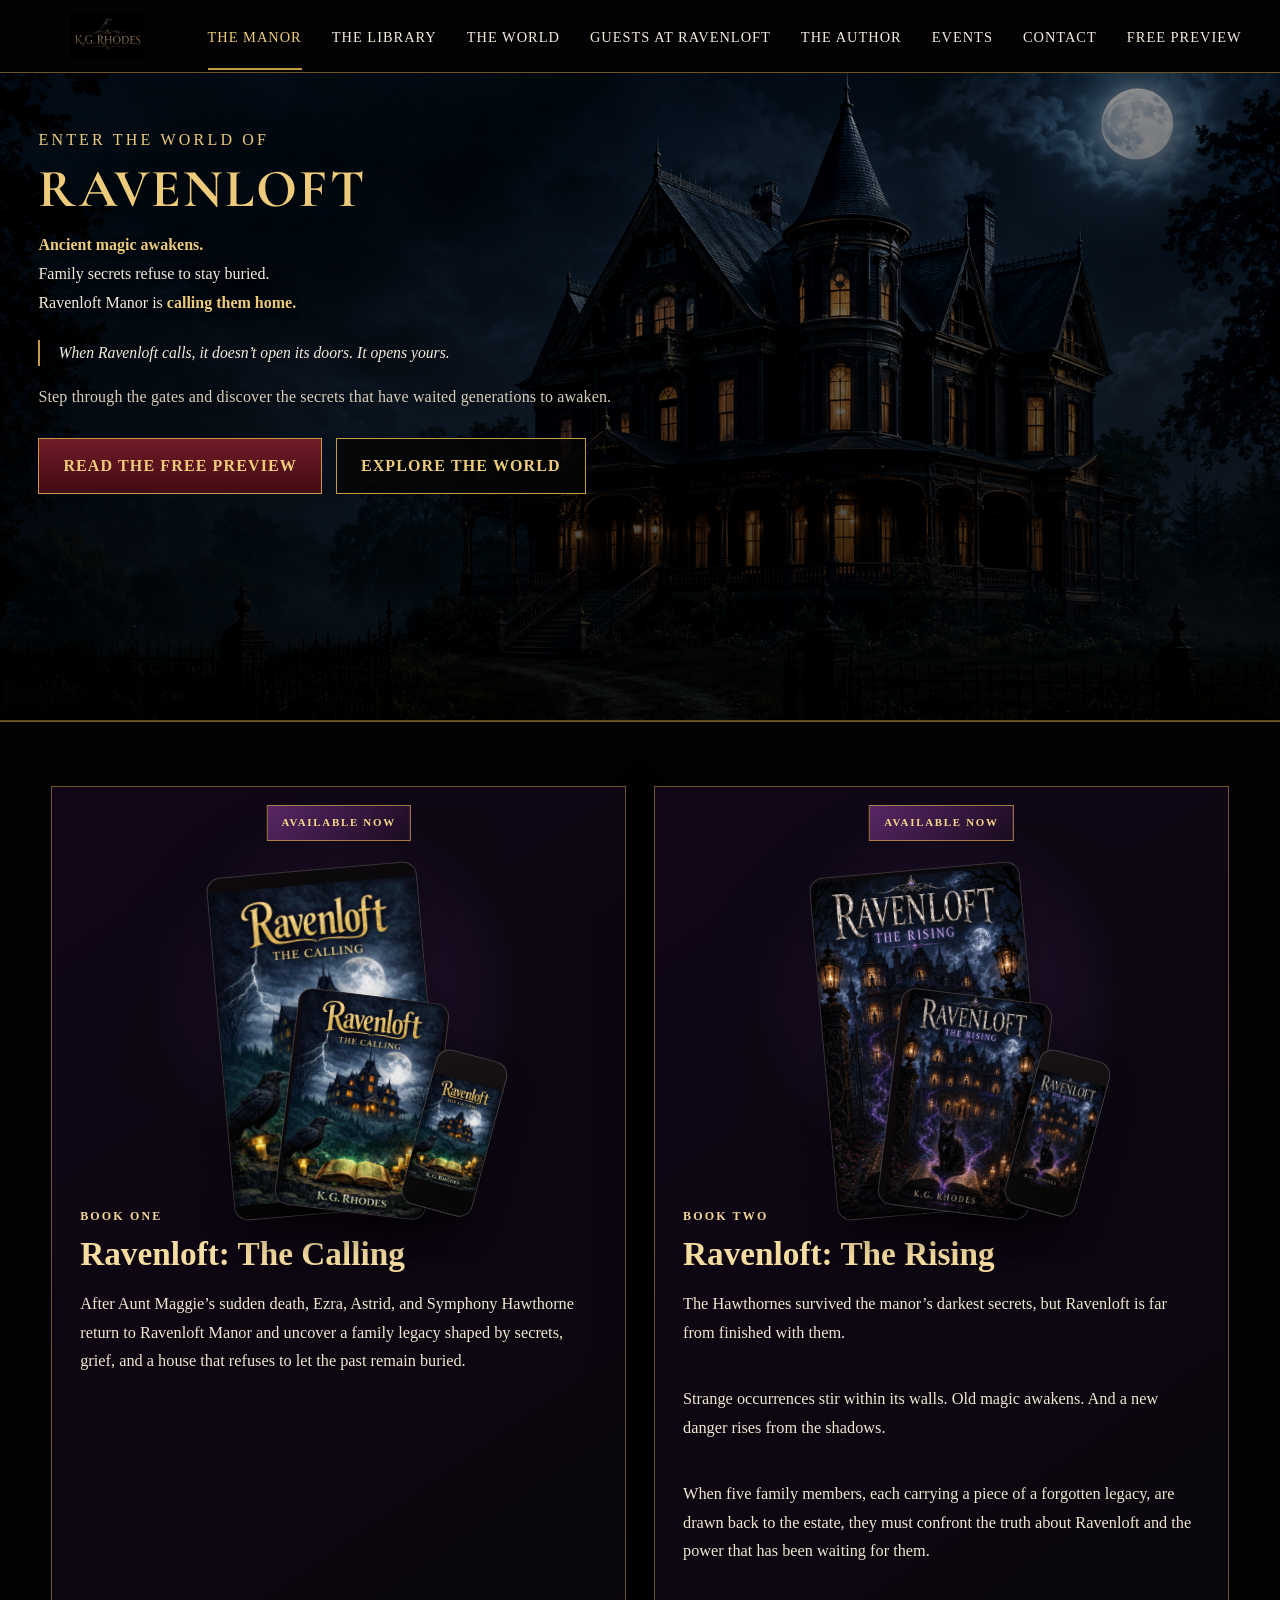
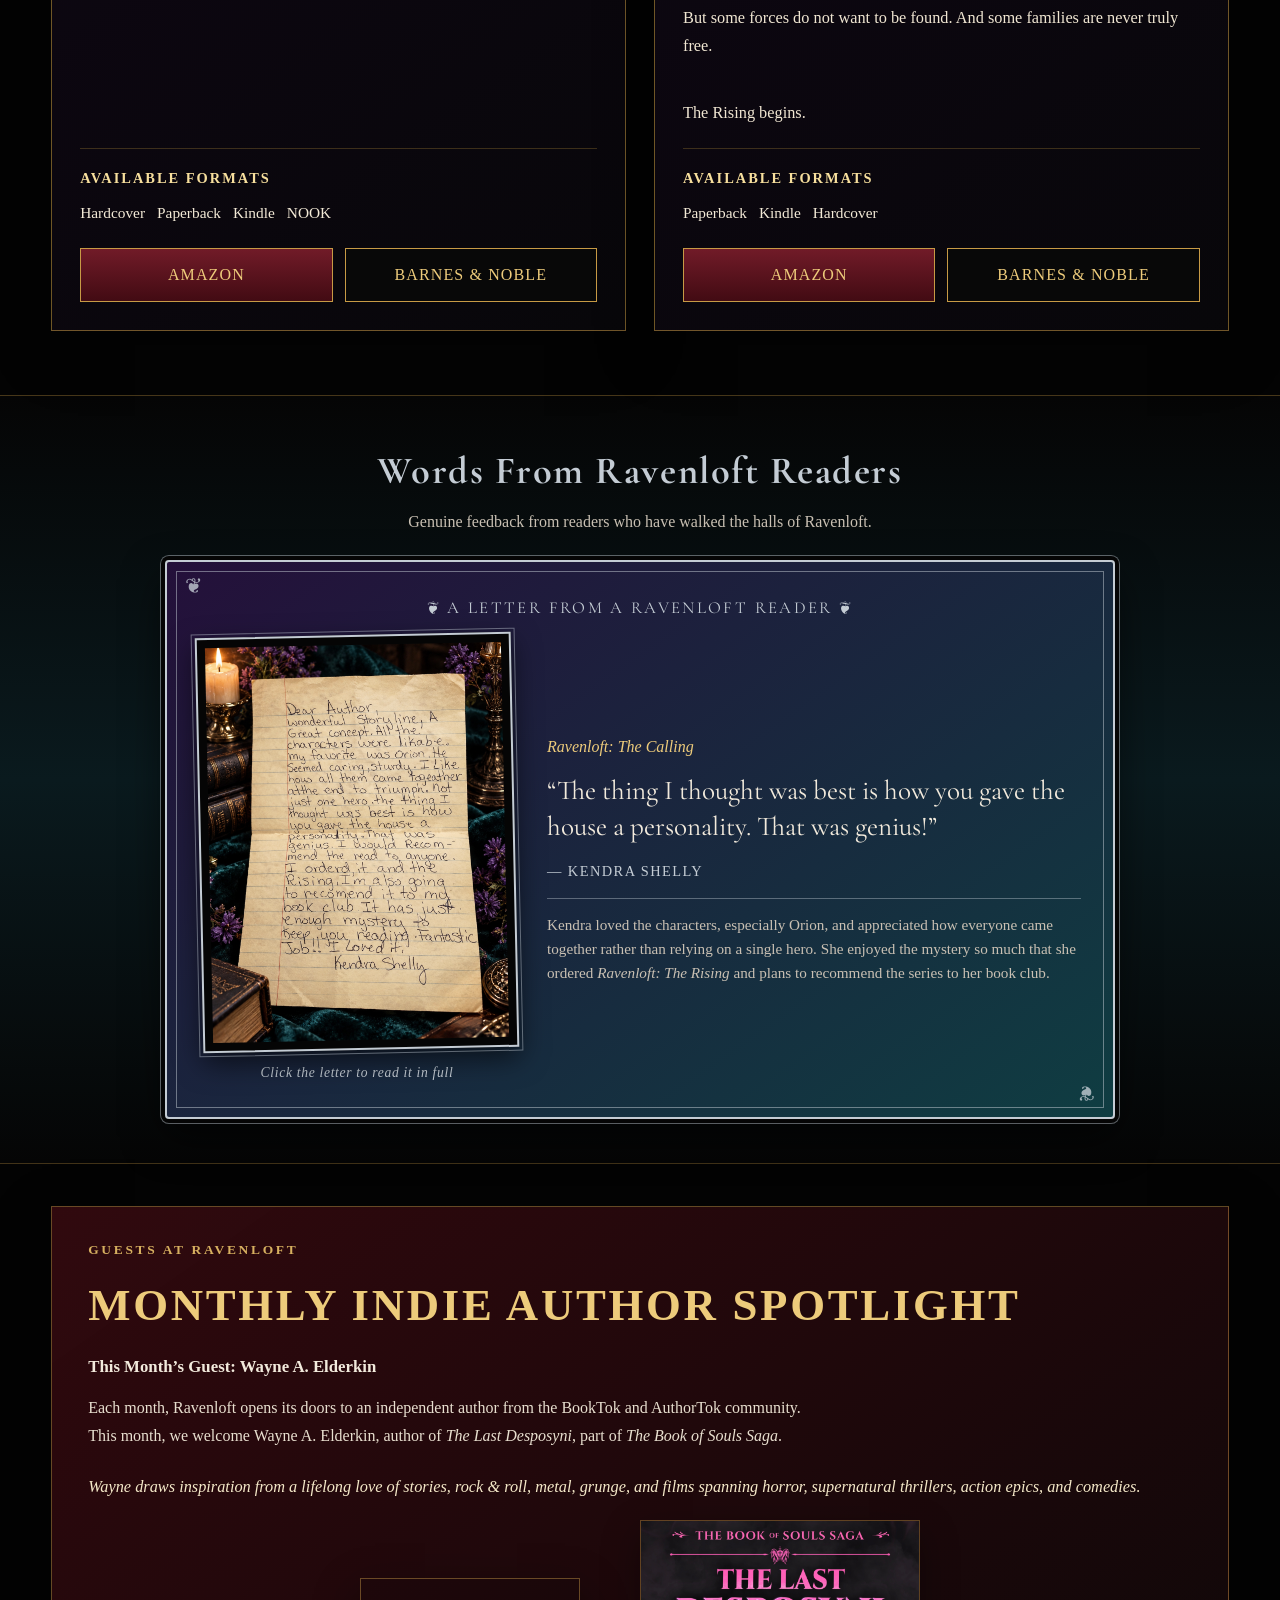
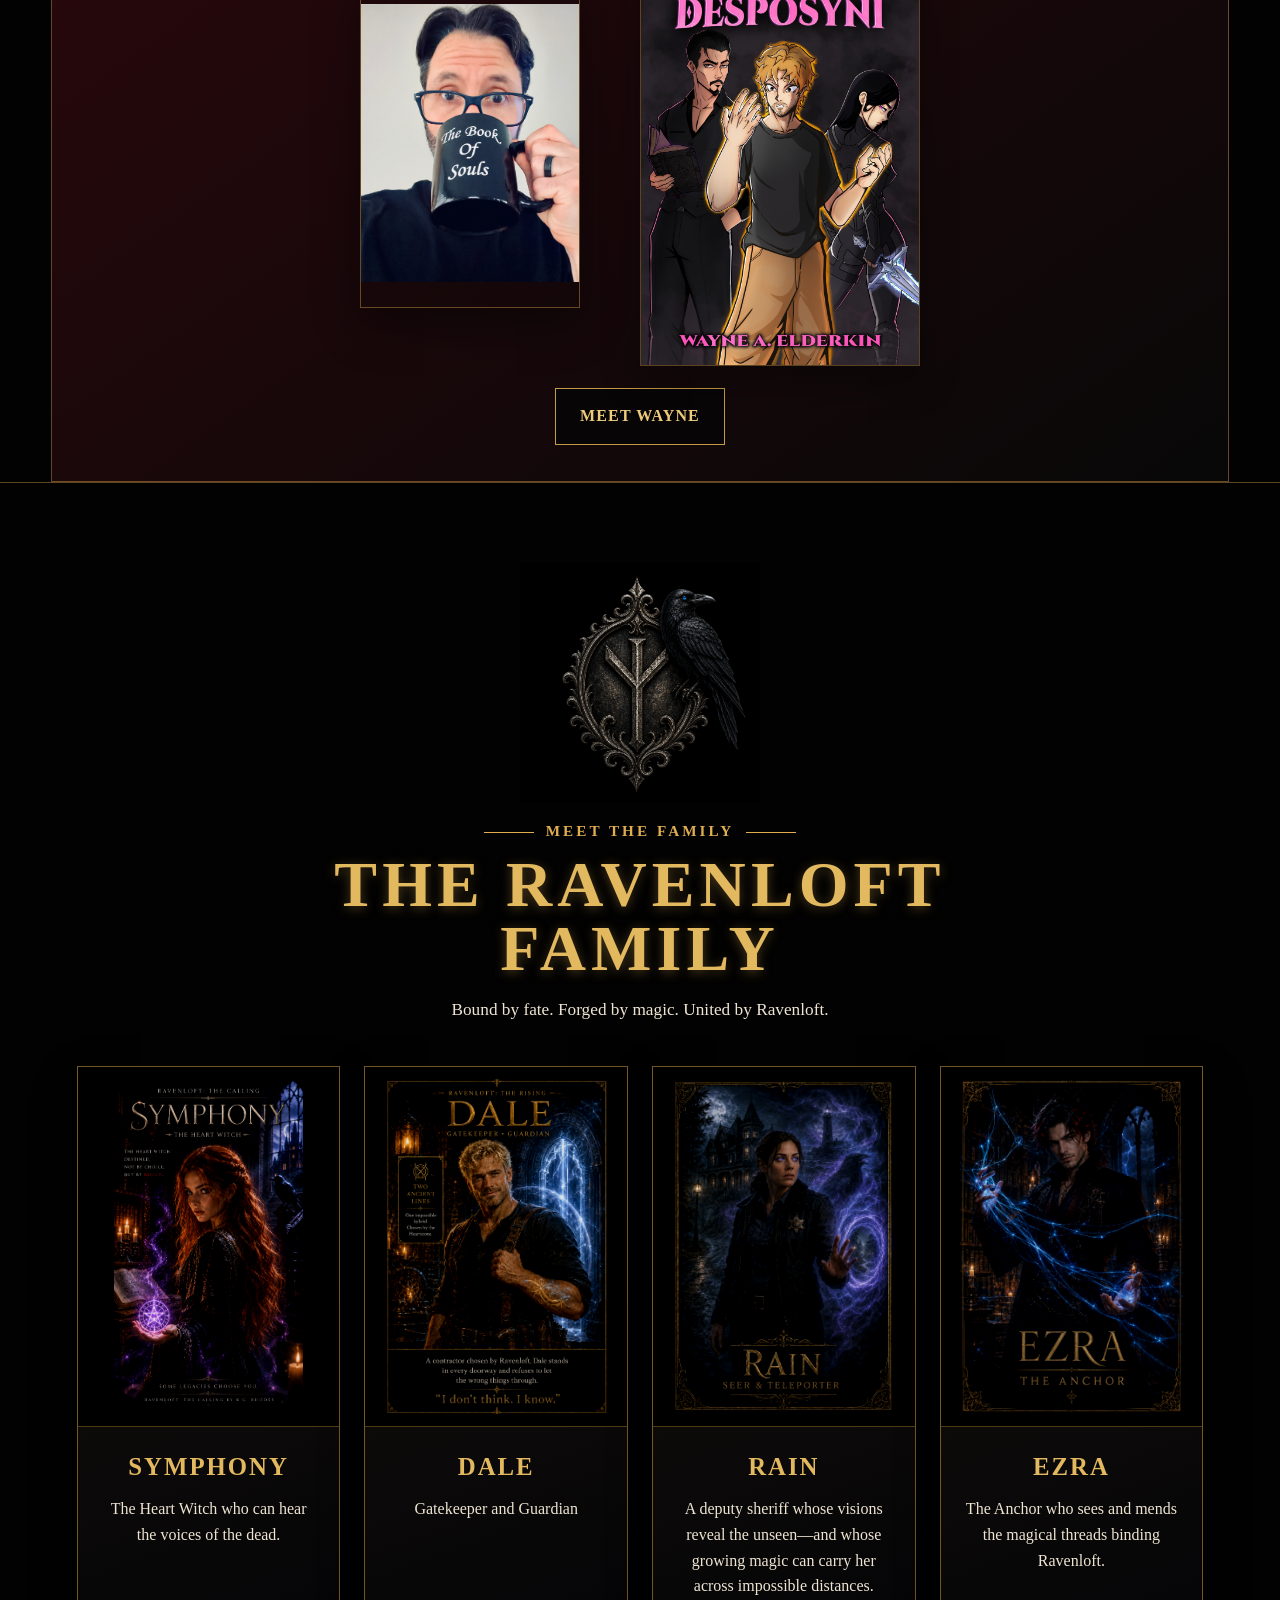
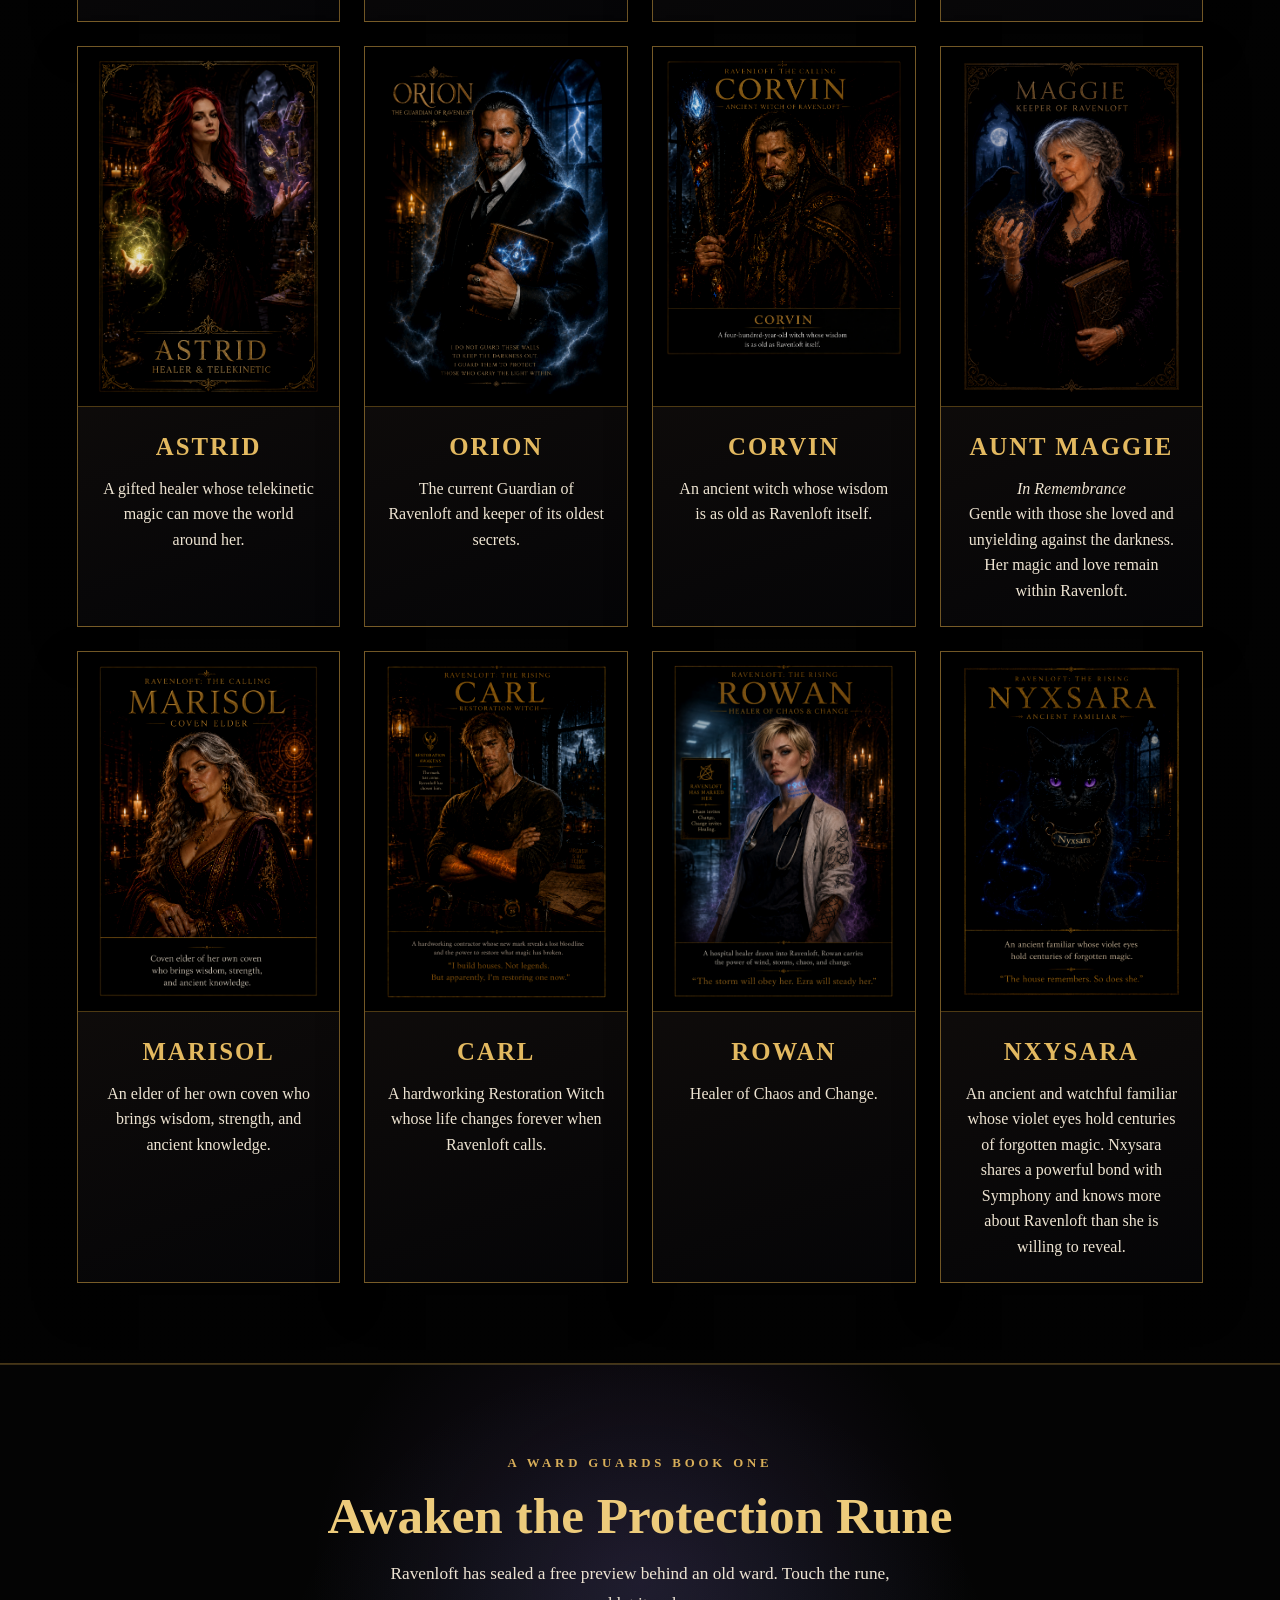
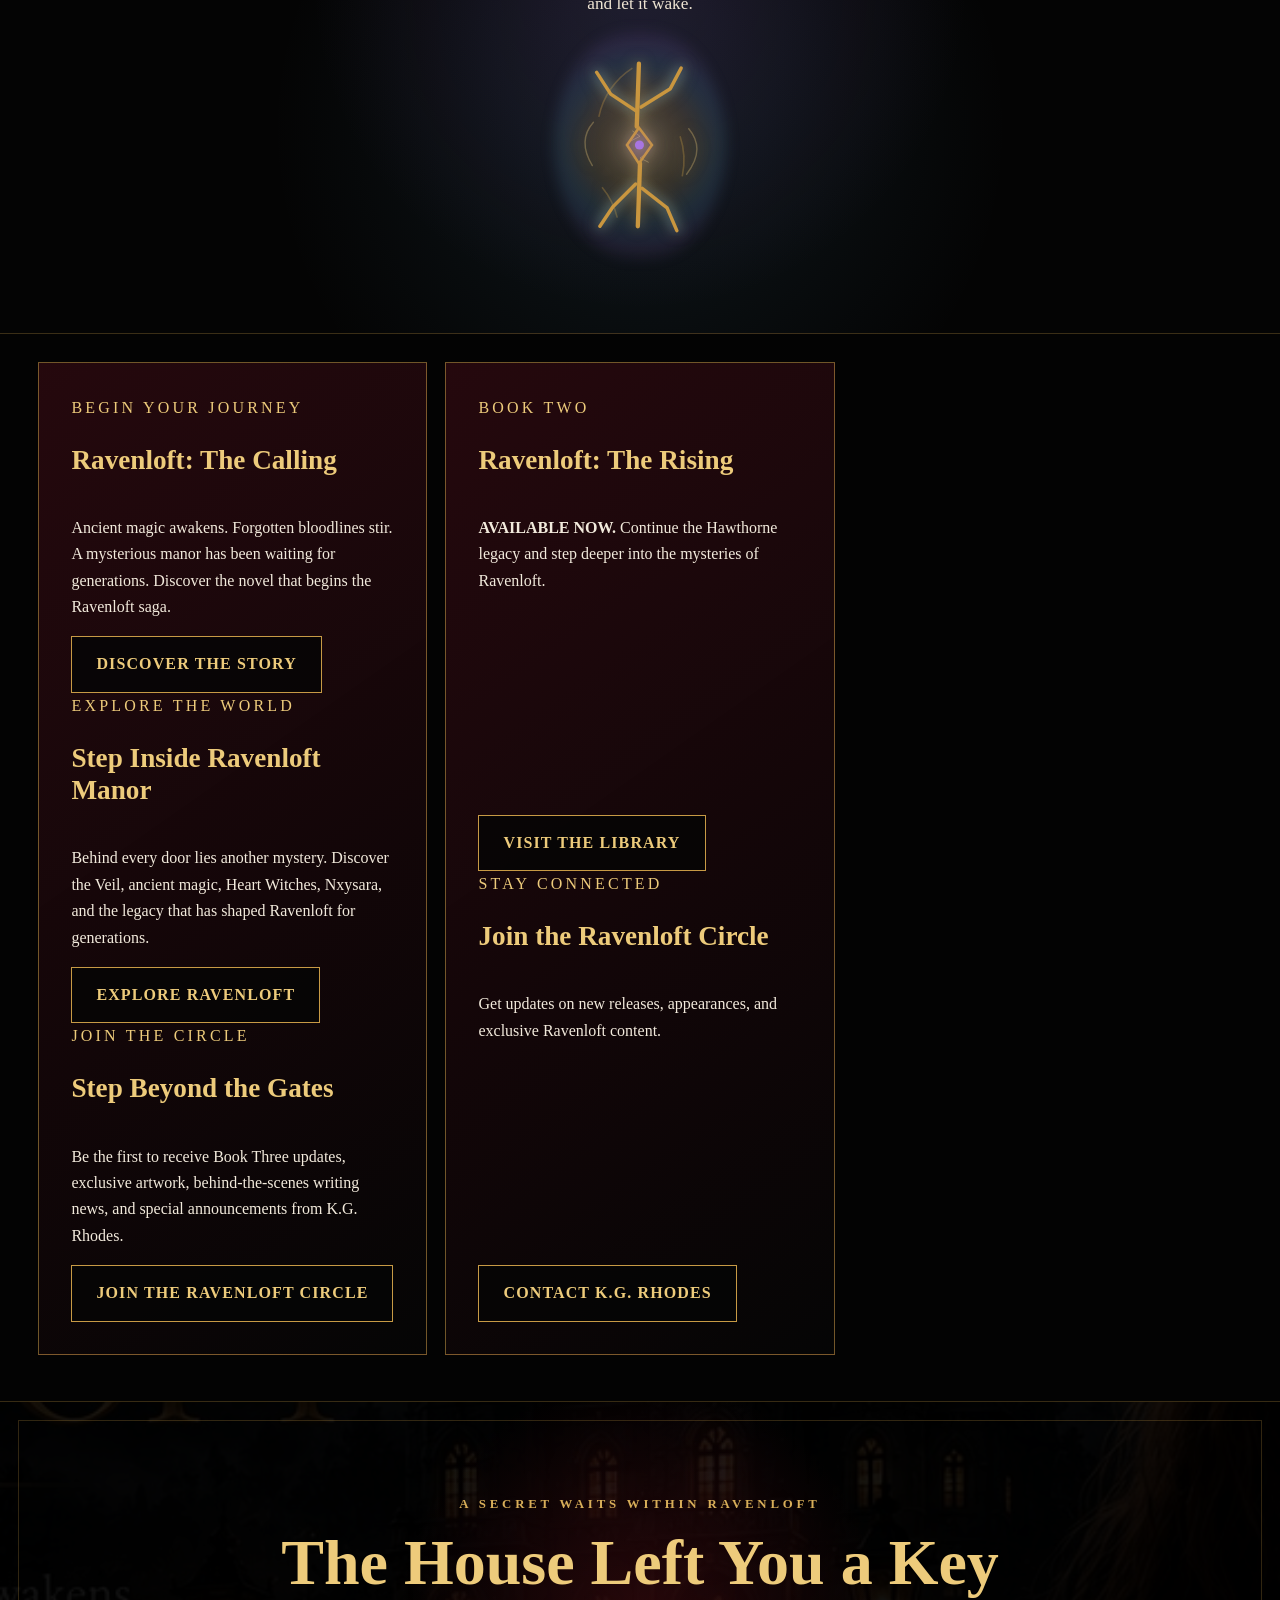
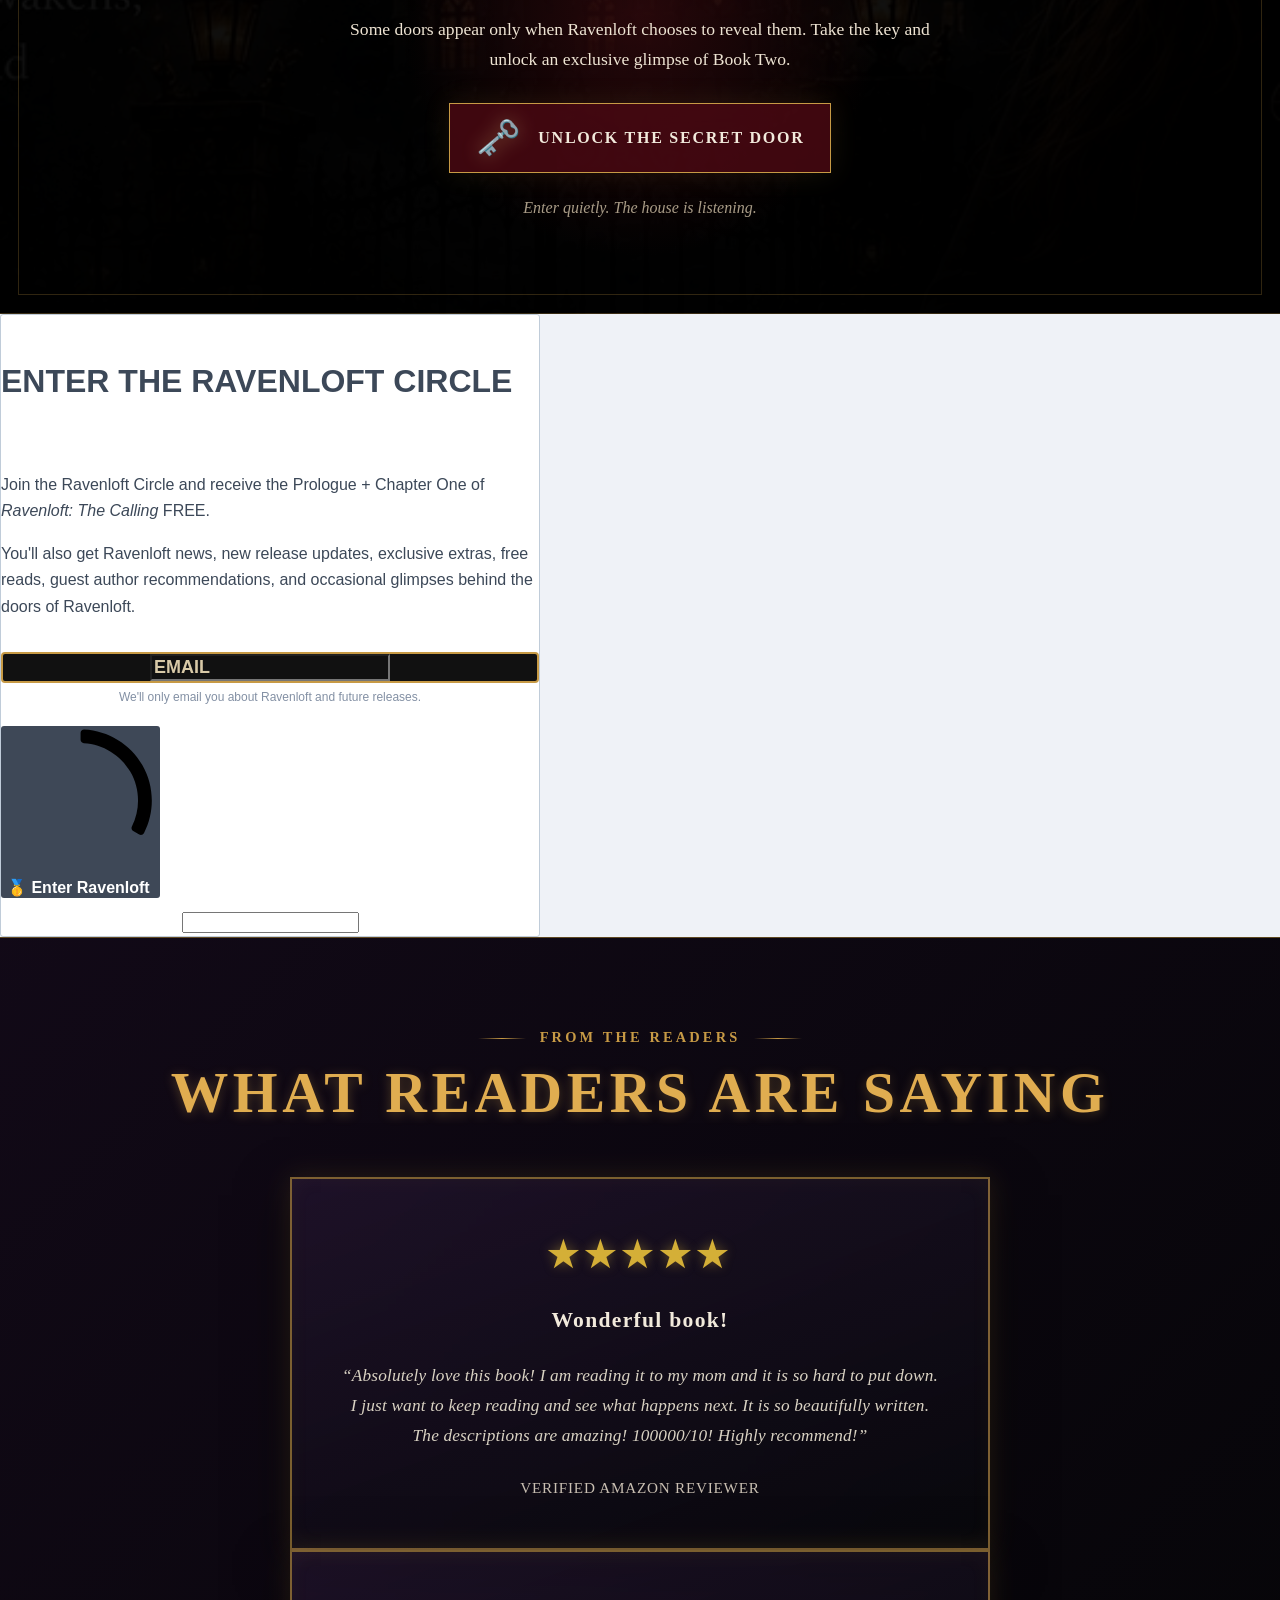
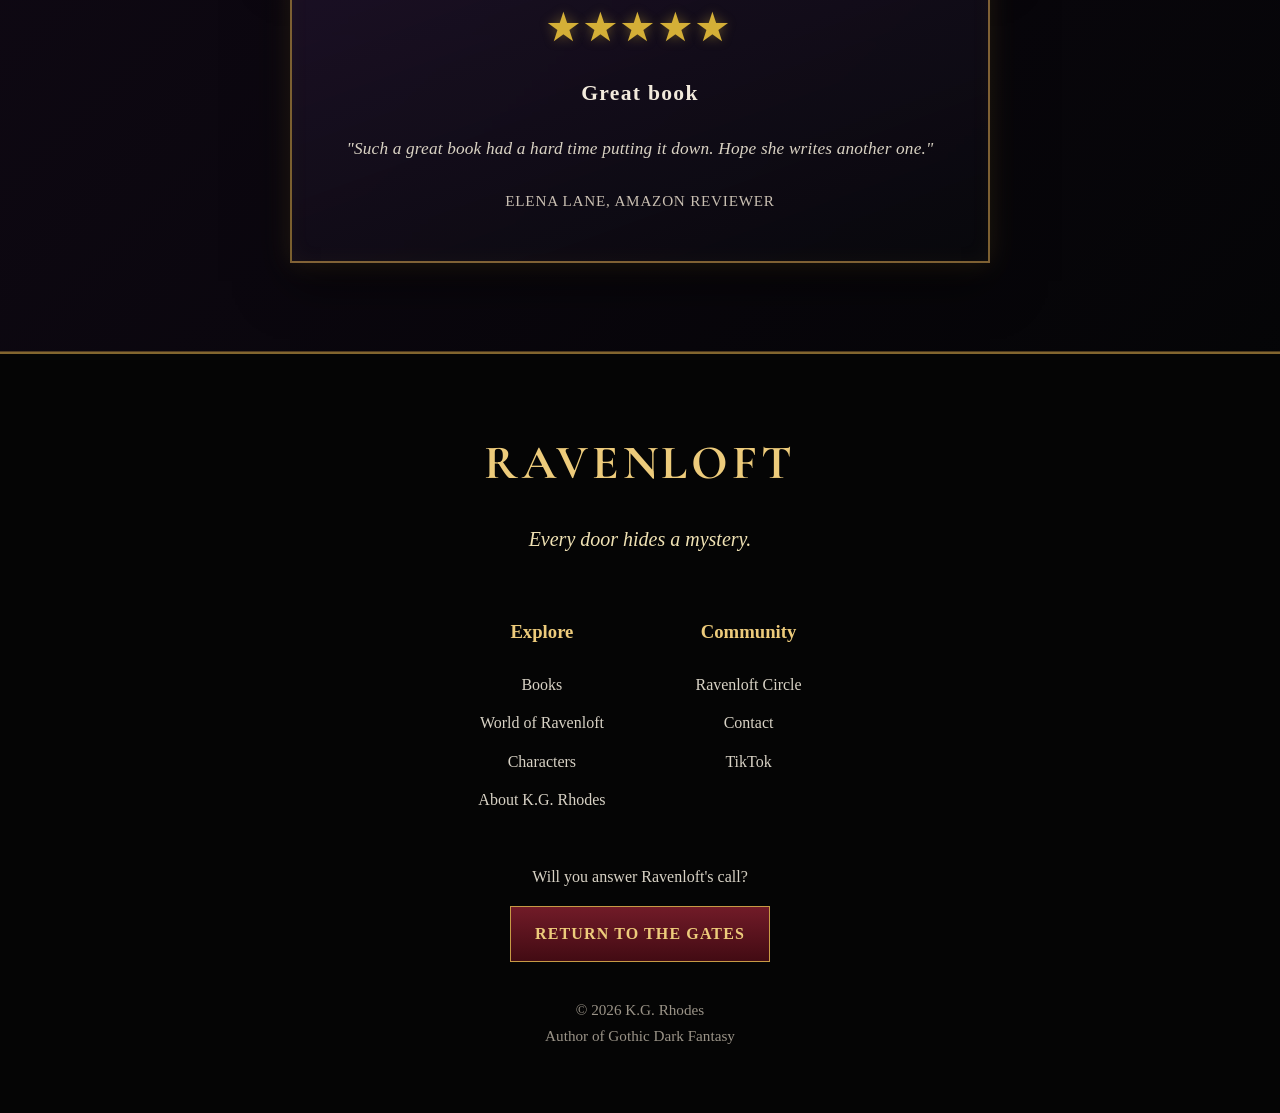
==== index.html @ d827b884 "Fix oversized reader letter: compact testimonial layout and contained lightbox Co-authored-by: Copil" ====
<!doctype html>
<html lang="en">
<head>
  <meta name="google-site-verification" content="QZjroUJNXInXgte1riJiFEyalkM3CS9SnrBvHi0CXTE" />
  <meta charset="utf-8">
  <meta name="viewport" content="width=device-width, initial-scale=1">
  <title>K.G. Rhodes | Ravenloft</title>
  <link rel="icon" type="image/png" href="assets/images/ravenloft-emblem.png">
  <meta name="description" content="Official website of K.G. Rhodes, author of the Ravenloft series. Discover Ravenloft: The Calling and Ravenloft: The Rising.">
    <link rel="canonical" href="https://www.kgrhodesbooks.com/">

  <meta property="og:type" content="website">
  <meta property="og:url" content="https://www.kgrhodesbooks.com/">
  <meta property="og:title" content="Ravenloft: The Calling | K.G. Rhodes">
  <meta property="og:description" content="Ancient magic awakens. Family secrets refuse to stay buried. Step through the gates of Ravenloft Manor.">
  <meta property="og:image" content="https://www.kgrhodesbooks.com/assets/images/ravenloft-manor-hero.jpg">
  <meta property="og:image:alt" content="Ravenloft Manor beneath a full moon">

  <meta name="twitter:card" content="summary_large_image">
  <meta name="twitter:title" content="Ravenloft: The Calling | K.G. Rhodes">
  <meta name="twitter:description" content="Ancient magic awakens. Family secrets refuse to stay buried. Step through the gates of Ravenloft Manor.">
  <meta name="twitter:image" content="https://www.kgrhodesbooks.com/assets/images/ravenloft-manor-hero.jpg">
  <link rel="stylesheet" href="assets/styles.css?v=20260719-9">
  <link href="https://fonts.googleapis.com/css2?family=Cormorant+Garamond:wght@600;700&display=swap" rel="stylesheet">
  <style>
    /* Self-contained homepage repair */
    body.home-repair{margin:0;background:#030303;color:#f2eadc;font-family:Georgia,"Times New Roman",serif;overflow-x:hidden}
    .home-repair *{box-sizing:border-box}
    .home-repair img{display:block;max-width:100%}
    .home-repair a{text-decoration:none;color:inherit}
    .home-repair .repair-header{position:sticky;top:0;z-index:1000;background:#030303;border-bottom:1px solid rgba(199,154,69,.55)}
    .home-repair .repair-nav{width:min(1460px,94%);height:72px;margin:auto;display:flex;align-items:center;justify-content:space-between;gap:30px}
    .home-repair .repair-logo{width:145px;height:50px;object-fit:contain}
    .home-repair .repair-links{display:flex;align-items:center;gap:30px;white-space:nowrap}
    .home-repair .repair-links a{padding:24px 0 18px;text-transform:uppercase;letter-spacing:.07em;font-size:.9rem;border-bottom:2px solid transparent}
    .home-repair .repair-links a:hover,.home-repair .repair-links a.active{color:#edcb7b;border-color:#c79a45}
    .home-repair .repair-menu{display:none;border:1px solid #c79a45;background:#090909;color:#f2eadc;padding:8px 12px}

    .home-repair .repair-hero{position:relative;min-height:72vh;border-bottom:1px solid rgba(199,154,69,.45);background:#050505;overflow:hidden}
    .home-repair .repair-bg{position:absolute;inset:0;width:100%;height:100%;object-fit:cover;object-position:42% 36%;filter:brightness(.74) contrast(1.08)}
    .home-repair .repair-shade{position:absolute;inset:0;background:linear-gradient(180deg,rgba(0,0,0,.12) 0%,rgba(0,0,0,.4) 36%,rgba(0,0,0,.72) 100%),linear-gradient(90deg,rgba(0,0,0,.16) 0%,rgba(0,0,0,.04) 28%,rgba(0,0,0,.04) 72%,rgba(0,0,0,.18) 100%)}
    .home-repair .repair-wrap{position:relative;z-index:2;width:min(1460px,94%);margin:auto;display:grid;grid-template-columns:minmax(380px,1.1fr) minmax(300px,390px);align-items:center;gap:clamp(24px,3vw,42px);padding:54px 0 40px}
    .home-repair .repair-copy{max-width:620px}
    .home-repair .repair-eyebrow{margin:0;color:#edcb7b;text-transform:uppercase;letter-spacing:.2em;font-size:1rem}
    .home-repair .repair-title{
      margin:.14em 0 .26em;
      font-family:"Cormorant Garamond", Garamond, serif;
      color:#edcb7b;
      font-size:clamp(3rem,4.2vw,4.8rem);
      font-weight:700;
      line-height:1.05;
      letter-spacing:.04em;
      text-transform:uppercase;
      text-shadow:0 4px 22px rgba(0,0,0,.75);
    }
    .home-repair .repair-summary{max-width:610px;margin:0;font-size:clamp(1rem,1vw,1.15rem);line-height:1.8;text-shadow:0 2px 8px #000}
    .home-repair .repair-summary strong{color:#edcb7b}
    .home-repair .repair-quote{margin:22px 0 0;padding-left:18px;border-left:2px solid #c79a45;color:#f2eadc;font-size:clamp(0.98rem,0.95vw,1.08rem);line-height:1.65;font-style:italic}
    .home-repair .repair-actions{display:flex;gap:14px;flex-wrap:wrap;margin-top:28px}
    .home-repair .repair-button{display:inline-block;border:1px solid #c79a45;padding:14px 24px;background:linear-gradient(#711b28,#420b13);color:#edcb7b;text-transform:uppercase;letter-spacing:.07em;font-weight:bold}
    .home-repair .repair-button.alt{background:rgba(5,5,5,.85)}

    .home-repair .repair-side{width:min(390px,100%);padding:22px;border:1px solid rgba(199,154,69,.65);background:rgba(3,3,3,.88);box-shadow:0 20px 55px rgba(0,0,0,.7)}
    .home-repair .repair-side-wrap{width:min(1460px,94%);margin:0 auto 48px;padding:0 0 24px;display:flex;justify-content:center}
    .home-repair .repair-books{width:100%;max-height:205px;object-fit:contain}
    .home-repair .repair-side h2{text-align:center;color:#edcb7b;font-size:1.05rem;letter-spacing:.08em;text-transform:uppercase;margin:18px 0}
    .home-repair .repair-retailers{display:grid;grid-template-columns:1fr 1fr;gap:12px}
    .home-repair .repair-retailers div{padding:13px;border-top:1px solid rgba(199,154,69,.45)}
    .home-repair .repair-retailers h3{color:#edcb7b;margin:0 0 6px}
    .home-repair .repair-retailers p{margin:0;line-height:1.55;color:#d6cec1}
    .home-repair .repair-editions{display:block;text-align:center;color:#edcb7b;margin-top:18px;padding-top:14px;border-top:1px solid rgba(199,154,69,.32)}
    .home-repair .repair-buy-actions{display:grid;grid-template-columns:1fr 1fr;gap:10px;margin-top:18px;padding-top:16px;border-top:1px solid rgba(199,154,69,.32)}
    .home-repair .repair-buy-link{display:block;padding:12px 10px;text-align:center;border:1px solid #c79a45;background:linear-gradient(#711b28,#420b13);color:#edcb7b;text-transform:uppercase;letter-spacing:.05em;font-weight:700;font-size:.82rem}
    .home-repair .repair-buy-link.alt{background:rgba(5,5,5,.88)}
    .home-repair .repair-buy-link:hover{border-color:#edcb7b;color:#fff4d4}
    .home-repair .repair-invite{margin:18px 0 0;color:#d9cdb9;font-size:1rem;letter-spacing:.01em}

    .home-repair .repair-panels{width:min(1460px,94%);margin:0 auto;padding:28px 0 46px;display:grid;grid-template-columns:repeat(3,minmax(0,1fr));gap:18px}
    .home-repair .repair-card{min-height:300px;padding:32px;border:1px solid rgba(199,154,69,.55);background:linear-gradient(145deg,rgba(50,10,17,.72),rgba(5,5,5,.98));display:flex;flex-direction:column}
    .home-repair .repair-card h2{color:#edcb7b;font-size:1.7rem;line-height:1.2}
    .home-repair .repair-card p{line-height:1.65}
    .home-repair .repair-card .repair-button{margin-top:auto;align-self:flex-start}
    .home-repair .repair-footer{
padding:70px 20px 50px;
text-align:center;
color:#d8d2c5;
background:#050505;
border-top:2px solid rgba(199,154,69,.65);
}

.home-repair .repair-footer h2{
font-family:"Cormorant Garamond",serif;
font-size:3rem;
color:#edcb7b;
margin:0 0 18px;
letter-spacing:.08em;
}

.home-repair .footer-tagline{
font-size:1.25rem;
font-style:italic;
color:#f0e2b4;
margin-bottom:42px;
}

.home-repair .footer-links{
display:flex;
justify-content:center;
gap:90px;
margin:40px 0;
}

.home-repair .footer-links div{
display:flex;
flex-direction:column;
gap:12px;
}

.home-repair .footer-links h3{
color:#edcb7b;
margin-bottom:12px;
}

.home-repair .footer-links a{
color:#d8d2c5;
text-decoration:none;
transition:.25s;
}

.home-repair .footer-links a:hover{
color:#edcb7b;
}

.home-repair .footer-ending{
margin:50px 0 35px;
}

.home-repair .copyright{
margin-top:35px;
font-size:.95rem;
color:#9b9488;
}

    @media(max-width:980px){
      .home-repair .repair-links{display:none;position:absolute;top:72px;left:0;right:0;flex-direction:column;align-items:stretch;gap:0;padding:10px 5%;background:#050505;border-bottom:1px solid rgba(199,154,69,.55)}
      .home-repair .repair-links.open{display:flex}.home-repair .repair-menu{display:block}
      .home-repair .repair-links a{padding:12px 0}
      .home-repair .repair-wrap{grid-template-columns:1fr;min-height:auto;padding:62px 0 36px}
      .home-repair .repair-side{width:100%}
      .home-repair .repair-side-wrap{width:90%;margin-bottom:36px}
      .home-repair .repair-bg{object-position:58% center}
      .home-repair .repair-shade{background:linear-gradient(rgba(0,0,0,.9),rgba(0,0,0,.94))}
      .home-repair .repair-panels{grid-template-columns:1fr 1fr}
    }
    @media(max-width:650px){
      .home-repair .repair-nav{height:66px}.home-repair .repair-logo{width:125px;height:44px}.home-repair .repair-links{top:66px}
      .home-repair .repair-title{
  font-size:clamp(2.6rem,14.5vw,4.2rem);
  letter-spacing:.02em;
  max-width:100%;
}

.home-repair .repair-copy{
  min-width:0;
  max-width:100%;
}
      .home-repair .repair-hero{min-height:calc(100vh - 66px)}
      .home-repair .repair-bg{object-position:42% 28%}
      .home-repair .repair-wrap{width:90%;padding-top:48px;padding-bottom:38px}
      .home-repair .repair-retailers,.home-repair .repair-panels{grid-template-columns:1fr}
      .home-repair .repair-button{width:100%;text-align:center}
      .home-repair .repair-card{min-height:auto}
    }
    @media(max-width:600px){
      .home-repair .repair-hero{min-height:auto;overflow:hidden;position:relative}
      .home-repair .repair-bg{position:absolute;top:0;left:0;width:100%;height:38vh;object-fit:cover;object-position:86% 34%;filter:brightness(.82) contrast(1.05)}
      .home-repair .repair-shade{position:absolute;top:0;left:0;width:100%;height:38vh;background:linear-gradient(rgba(0,0,0,.05),rgba(0,0,0,.28));}
      .home-repair .repair-wrap{position:relative;z-index:2;width:100%;margin:0 auto;margin-top:38vh;padding:22px 16px 26px;background:#000;border-top:1px solid rgba(199,154,69,.18);box-shadow:0 -1px 0 rgba(255,255,255,.04)}
      .home-repair .repair-copy{max-width:100%}
      .home-repair .repair-title{font-size:clamp(3.2rem,7vw,3.8rem);line-height:1.05;letter-spacing:.03em;margin:.12em 0 .22em;}
      .home-repair .repair-eyebrow{font-size:.88rem;letter-spacing:.16em;margin-bottom:10px}
      .home-repair .repair-summary{font-size:.98rem;line-height:1.55;margin-bottom:16px}
      .home-repair .repair-quote{font-size:.95rem;line-height:1.55;margin:16px 0 0;padding-left:14px}
      .home-repair .repair-invite{font-size:.93rem;line-height:1.55;margin-top:16px}
      .home-repair .repair-actions{flex-direction:column;gap:10px;margin-top:20px}
      .home-repair .repair-button{padding:10px 16px;font-size:.92rem}
      .home-repair .repair-side{width:100%;padding:18px}
      .home-repair .repair-side-wrap{width:100%;padding:0 16px 20px;margin-bottom:28px}
      .home-repair .repair-books{max-height:180px}
    }
    /* Keep character poster titles clear of their artwork borders */
    .home-repair .character-card img{
      width:100%;
      height:360px;
      object-fit:contain !important;
      object-position:center top;
      padding:12px !important;
      background:#050505;
    }
    @media(max-width:650px){
      .home-repair .character-card img{height:430px}
    }
    /* Keep the Featured Book artwork and copy aligned at every screen size */
    .home-repair .featured-book{
      border-top:1px solid rgba(199,154,69,.55);
      border-bottom:1px solid rgba(199,154,69,.35);
      background:#030303;
    }
    .home-repair .featured-book-wrap{
      width:min(1180px,92%);
      margin:0 auto;
      padding:64px 0;
      display:grid;
      grid-template-columns:minmax(280px,.9fr) minmax(0,1.1fr);
      gap:56px;
      align-items:center;
    }
    .home-repair .featured-book-image{
      min-width:0;
      display:flex;
      justify-content:center;
    }
    .home-repair .featured-book-image img{
      width:100%;
      max-width:520px;
      height:auto;
      object-fit:contain;
    }
    .home-repair .featured-book-copy{min-width:0}
    .home-repair .featured-book-copy h2{
      margin:10px 0 12px;
      color:#f2eadc;
      font-size:clamp(2.25rem,4vw,3.5rem);
      line-height:1.05;
    }
    .home-repair .featured-book-number{
      margin:0 0 18px;
      color:#edcb7b;
      font-size:1.1rem;
      font-weight:700;
    }
    .home-repair .featured-book-hook{
      margin:0;
      max-width:660px;
      color:#f2eadc;
      font-size:1.12rem;
      line-height:1.7;
    }
    .home-repair .featured-book-actions{
      display:flex;
      flex-wrap:wrap;
      gap:12px;
      margin-top:28px;
    }
    .home-repair .newsletter-callout{margin-top:26px;padding:18px 20px;border-left:2px solid #c79a45;background:rgba(39,18,12,.48);box-shadow:0 0 22px rgba(199,154,69,.12)}
    .home-repair .newsletter-callout p{margin:0 0 12px;color:#f2eadc;font-family:Georgia,"Times New Roman",serif;font-size:1.05rem;font-style:italic}
    .home-repair .newsletter-button{display:inline-block;padding:13px 20px;border:1px solid #edcb7b;background:#edcb7b;color:#24130d;font-family:"Cormorant Garamond",Garamond,serif;font-size:1.05rem;font-weight:700;letter-spacing:.08em;line-height:1.2;text-align:center;text-transform:uppercase;box-shadow:0 0 16px rgba(237,203,123,.28);transition:background .2s ease,box-shadow .2s ease,transform .2s ease}
    .home-repair .newsletter-button:hover,.home-repair .newsletter-button:focus-visible{background:#fff0b5;box-shadow:0 0 22px rgba(237,203,123,.48);transform:translateY(-1px)}
    @media(max-width:760px){
      .home-repair .featured-book-wrap{
        grid-template-columns:1fr;
        gap:32px;
        width:90%;
        padding:46px 0;
      }
      .home-repair .featured-book-image img{max-width:520px}
      .home-repair .featured-book-copy{text-align:center}
      .home-repair .featured-book-hook{max-width:100%}
      .home-repair .featured-book-actions{justify-content:center}
      .home-repair .newsletter-callout{text-align:center}
    }
    @media(max-width:520px){
      .home-repair .featured-book-actions{display:grid;grid-template-columns:1fr;width:100%}
      .home-repair .featured-book-actions .repair-button{width:100%}
      .home-repair .newsletter-button{display:block;width:100%}
    }
    .home-repair .featured-book-image{flex-direction:column;align-items:center}
    .home-repair .featured-book-image-frame{width:100%;overflow:hidden}
    .home-repair .featured-book-image-frame img{margin-bottom:-30px}
    .home-repair .featured-book-image-caption{
      margin:18px 0 0;
      color:#edcb7b;
      font-size:clamp(1rem,2vw,1.25rem);
      font-weight:700;
      letter-spacing:.11em;
      line-height:1.35;
      text-align:center;
      text-transform:uppercase;
    }
  </style>

<style>
.secret-key-section{position:relative;overflow:hidden;padding:92px 20px;text-align:center;border-top:1px solid rgba(199,154,69,.28);border-bottom:1px solid rgba(199,154,69,.28);background:radial-gradient(circle at 50% 42%,rgba(112,20,28,.34),transparent 34%),linear-gradient(rgba(0,0,0,.9),rgba(0,0,0,.98)),url('assets/images/ravenloft-manor-hero.jpg') center 58%/cover no-repeat}
.secret-key-section::before{content:"";position:absolute;inset:18px;border:1px solid rgba(199,154,69,.24);pointer-events:none}
.secret-key-inner{position:relative;z-index:1;max-width:780px;margin:auto}
.secret-key-eyebrow{margin:0 0 14px;color:#d8ae59;font-size:.8rem;font-weight:700;letter-spacing:.3em;text-transform:uppercase}
.secret-key-section h2{margin:.12em 0 .3em;color:#edcb7b;font-size:clamp(2.4rem,5vw,4.4rem);line-height:1.05}
.secret-key-copy{max-width:610px;margin:0 auto 28px;color:#eee4d3;font-size:1.1rem;line-height:1.7}
.secret-key-link{display:inline-flex;align-items:center;gap:16px;padding:16px 26px;border:1px solid #c79a45;background:rgba(71,9,18,.88);color:#f3d98f;font-weight:800;letter-spacing:.11em;text-decoration:none;text-transform:uppercase;box-shadow:0 0 28px rgba(199,154,69,.12);transition:transform .25s ease,box-shadow .25s ease,background .25s ease}
.secret-key-link:hover,.secret-key-link:focus{transform:translateY(-3px);background:#721523;box-shadow:0 0 36px rgba(199,154,69,.32)}
.secret-key-icon{display:inline-block;font-size:2.25rem;line-height:1;filter:drop-shadow(0 0 10px rgba(237,203,123,.45));animation:keyglow 2.6s ease-in-out infinite}
@keyframes keyglow{50%{transform:rotate(-8deg) scale(1.08);filter:drop-shadow(0 0 18px rgba(237,203,123,.75))}}
.secret-key-whisper{margin:22px 0 0;color:#a99c87;font-style:italic}
@media(max-width:600px){.secret-key-section{padding:72px 18px}.secret-key-section::before{inset:10px}.secret-key-link{width:100%;justify-content:center;padding:15px 14px;font-size:.86rem}}
@media(prefers-reduced-motion:reduce){.secret-key-icon{animation:none}.secret-key-link{transition:none}}
</style>
<style>
.rune-preview-section{position:relative;padding:88px 20px;text-align:center;border-top:1px solid rgba(199,154,69,.28);border-bottom:1px solid rgba(199,154,69,.28);background:radial-gradient(circle at 50% 38%,rgba(139,92,191,.16),transparent 45%),radial-gradient(circle at 50% 64%,rgba(90,160,199,.12),transparent 50%),#040404}
.rune-preview-inner{position:relative;z-index:1;max-width:640px;margin:0 auto}
.rune-preview-eyebrow{margin:0 0 14px;color:#d8ae59;font-size:.8rem;font-weight:700;letter-spacing:.3em;text-transform:uppercase}
.rune-preview-title{margin:.1em 0 .3em;color:var(--gold-light);font-size:clamp(2.1rem,4.4vw,3.2rem);line-height:1.1}
.rune-preview-copy{margin:0 auto 36px;max-width:520px;color:#eee4d3;font-size:1.08rem;line-height:1.7}
.rune-button{position:relative;display:inline-flex;align-items:center;justify-content:center;width:132px;height:182px;padding:0;border:none;background:none;cursor:pointer;-webkit-tap-highlight-color:transparent}
.rune-button:focus-visible{outline:3px solid var(--gold-light);outline-offset:10px}
.rune-glow{position:absolute;inset:-26px -20px;border-radius:50%;background:radial-gradient(circle,rgba(237,203,123,.34) 0%,rgba(199,154,69,.2) 32%,rgba(90,160,199,.16) 56%,rgba(139,92,191,.14) 74%,transparent 80%);filter:blur(7px);animation:runePulse 4.2s ease-in-out infinite}
.rune-svg{position:relative;width:100%;height:100%;filter:drop-shadow(0 0 7px rgba(237,203,123,.5));transition:filter .35s ease}
.rune-spine{fill:none;stroke:#c9963f;stroke-width:4;stroke-linecap:round}
.rune-branches path{fill:none;stroke:#c9963f;stroke-width:3.2;stroke-linecap:round;stroke-linejoin:round;filter:drop-shadow(0 0 5px rgba(90,160,199,.5))}
.rune-wings path{fill:none;stroke:var(--gold-light);stroke-width:1.3;stroke-linecap:round;opacity:.32}
.rune-arcs path{fill:none;stroke:var(--gold);stroke-width:1.5;opacity:.32}
.rune-cracks path{fill:none;stroke:#e8c98a;stroke-width:.9;opacity:.4}
.rune-core-diamond{fill:rgba(139,92,191,.12);stroke:#c9963f;stroke-width:2.4}
.rune-core-glow{fill:#a875e0;filter:drop-shadow(0 0 7px rgba(168,117,224,.85)) drop-shadow(0 0 12px rgba(139,92,191,.6))}
@keyframes runePulse{0%,100%{opacity:.55;transform:scale(1)}50%{opacity:.95;transform:scale(1.06)}}
@keyframes runeAwaken{0%{transform:scale(1) rotate(0)}40%{transform:scale(1.1) rotate(3deg)}70%{transform:scale(.97) rotate(-2deg)}100%{transform:scale(1.03) rotate(0)}}
.rune-button:hover .rune-glow,.rune-button:focus-visible .rune-glow{animation-duration:1.6s;filter:blur(5px)}
.rune-button:hover .rune-svg,.rune-button:focus-visible .rune-svg{filter:drop-shadow(0 0 12px rgba(237,203,123,.85))}
.rune-button:hover .rune-branches path,.rune-button:focus-visible .rune-branches path{filter:drop-shadow(0 0 9px rgba(90,160,199,.8))}
.rune-button:hover .rune-core-glow,.rune-button:focus-visible .rune-core-glow{filter:drop-shadow(0 0 12px rgba(168,117,224,1)) drop-shadow(0 0 18px rgba(139,92,191,.8))}
.rune-button.awake .rune-svg{animation:runeAwaken 1s ease forwards}
.rune-button.awake .rune-glow{animation:runePulse 1.6s ease-in-out infinite;opacity:.9}
.rune-panel{max-width:560px;margin:36px auto 0;padding:32px clamp(20px,5vw,40px);border:1px solid rgba(199,154,69,.5);background:linear-gradient(145deg,rgba(50,10,17,.72),rgba(5,5,5,.98));box-shadow:0 0 40px rgba(139,92,191,.14),0 0 30px rgba(90,160,199,.12);opacity:0;transform:translateY(16px);transition:opacity .5s ease,transform .5s ease}
.rune-panel.revealed{opacity:1;transform:none}
.rune-panel h3{margin:0 0 14px;color:var(--gold-light);font-size:clamp(1.6rem,3.4vw,2.2rem)}
.rune-panel p{margin:0 0 22px;color:#eee4d3;line-height:1.7}
@media(max-width:600px){.rune-preview-section{padding:64px 18px}.rune-button{width:108px;height:150px}.rune-panel{padding:26px 20px}}
@media(prefers-reduced-motion:reduce){.rune-glow{animation:none;opacity:.7}.rune-button.awake .rune-svg{animation:none}.rune-button:hover .rune-svg,.rune-button:focus-visible .rune-svg{filter:drop-shadow(0 0 7px rgba(237,203,123,.5))}.rune-button:hover .rune-branches path,.rune-button:focus-visible .rune-branches path{filter:drop-shadow(0 0 5px rgba(90,160,199,.5))}.rune-button:hover .rune-core-glow,.rune-button:focus-visible .rune-core-glow{filter:drop-shadow(0 0 7px rgba(168,117,224,.85)) drop-shadow(0 0 12px rgba(139,92,191,.6))}.rune-panel{transition:none}}
</style>
</head>
<body class="home-repair">
<header class="repair-header">
  <div class="repair-nav">
    <a href="index.html"><img class="repair-logo" src="assets/images/kg-rhodes-logo.png" alt="K.G. Rhodes"></a>
    <button class="repair-menu" type="button" aria-expanded="false">Menu</button>
    <nav class="repair-links" aria-label="Main navigation">
      <a class="active" href="index.html">The Manor</a>
      <a href="book.html">The Library</a>
      <a href="world.html">The World</a>
      <a href="guests.html">Guests at Ravenloft</a>
      <a href="bio.html">The Author</a>
      <a href="events.html">Events</a>
      <a href="contact.html">Contact</a>
      <a href="https://storyoriginapp.com/giveaways/01a02f99-6bcb-75f7-bb76-8cf17a245619" target="_blank" rel="noopener noreferrer">Free Preview</a>
    </nav>
  </div>
</header>

<main>
  <section class="repair-hero">
    <img class="repair-bg" src="assets/images/ravenloft-manor-hero-v2.png" alt="Ravenloft Manor beneath a full moon">
    <div class="repair-shade"></div>
    <div class="repair-wrap">
      <div class="repair-copy">
        <p class="repair-eyebrow">Enter the world of</p>
        <h1 class="repair-title">Ravenloft</h1>
        <p class="repair-summary"><strong>Ancient magic awakens.</strong><br>Family secrets refuse to stay buried.<br>Ravenloft Manor is <strong>calling them home.</strong></p>
        <blockquote class="repair-quote">When Ravenloft calls, it doesn’t open its doors. It opens yours.</blockquote>
        <p class="repair-invite">Step through the gates and discover the secrets that have waited generations to awaken.</p>
        <div class="repair-actions">
          <a class="repair-button" href="#sib-form-container">Read the Free Preview</a>
          <a class="repair-button alt" href="world.html">Explore the World</a>
        </div>
      </div>

    </div>
  </section>

  <section class="home-featured-books" aria-label="Featured Ravenloft books">
    <div class="home-featured-inner">
      <article class="library-book-card book-one-card">
        <div class="book-card-cover book-one-visual">
          <span class="book-card-badge">Available Now</span>
          <div class="device-stack" aria-label="Ravenloft: The Calling in paperback, tablet, and phone formats">
            <div class="device device-paperback"><img src="assets/images/Ravenloft The Calling.png" alt="Ravenloft: The Calling paperback cover"></div>
            <div class="device device-tablet"><img src="assets/images/Ravenloft The Calling.png" alt="Ravenloft: The Calling tablet cover"></div>
            <div class="device device-phone"><img src="assets/images/Ravenloft The Calling.png" alt="Ravenloft: The Calling phone cover"></div>
          </div>
        </div>
        <div class="book-card-details">
          <p class="book-card-number">Book One</p>
          <h2>Ravenloft: The Calling</h2>
          <p class="book-card-summary">After Aunt Maggie’s sudden death, Ezra, Astrid, and Symphony Hawthorne return to Ravenloft Manor and uncover a family legacy shaped by secrets, grief, and a house that refuses to let the past remain buried.</p>
          <div class="book-card-formats">
            <h3>Available Formats</h3>
            <ul>
              <li>Hardcover</li>
              <li>Paperback</li>
              <li>Kindle</li>
              <li>NOOK</li>
            </ul>
          </div>
          <div class="book-card-actions">
            <a class="button" href="https://a.co/d/0cqHoxxt" target="_blank" rel="noopener noreferrer">Amazon</a>
            <a class="button secondary" href="https://www.barnesandnoble.com/w/ravenloft-koren-g-rhodes/1150197414?ean=9798240931741" target="_blank" rel="noopener noreferrer">Barnes &amp; Noble</a>
          </div>
        </div>
      </article>

      <article class="library-book-card rising-card">
        <div class="book-card-cover book-two-visual">
          <span class="book-card-badge">Available Now</span>
          <div class="device-stack" aria-label="Ravenloft: The Rising in paperback, tablet, and phone formats">
            <div class="device device-paperback"><img src="assets/images/ravenloft-the-rising-front-cover.jpg" alt="Ravenloft: The Rising paperback cover"></div>
            <div class="device device-tablet"><img src="assets/images/ravenloft-the-rising-front-cover.jpg" alt="Ravenloft: The Rising tablet cover"></div>
            <div class="device device-phone"><img src="assets/images/ravenloft-the-rising-front-cover.jpg" alt="Ravenloft: The Rising phone cover"></div>
          </div>
        </div>
        <div class="book-card-details">
          <p class="book-card-number">Book Two</p>
          <h2>Ravenloft: The Rising</h2>
          <p class="book-card-summary">The Hawthornes survived the manor’s darkest secrets, but Ravenloft is far from finished with them.</p>
          <p class="book-card-summary">Strange occurrences stir within its walls. Old magic awakens. And a new danger rises from the shadows.</p>
          <p class="book-card-summary">When five family members, each carrying a piece of a forgotten legacy, are drawn back to the estate, they must confront the truth about Ravenloft and the power that has been waiting for them.</p>
          <p class="book-card-summary">But some forces do not want to be found. And some families are never truly free.</p>
          <p class="book-card-summary">The Rising begins.</p>
          <div class="book-card-formats">
            <h3>Available Formats</h3>
            <ul>
              <li>Paperback</li>
              <li>Kindle</li>
              <li>Hardcover</li>
            </ul>
          </div>
          <div class="book-card-actions">
            <a class="button" href="https://www.amazon.com/dp/B0HJT1V11W" target="_blank" rel="noopener noreferrer">Amazon</a>
            <a class="button secondary" href="https://www.barnesandnoble.com/w/ravenloft-koren-g-rhodes/1151347473?ean=9798240887123" target="_blank" rel="noopener noreferrer">Barnes &amp; Noble</a>
          </div>
        </div>
      </article>
    </div>
  </section>

  <!-- Reader testimonials: to add another, copy one <article class="rl-testimonial"> block inside .rl-testimonial-list -->
  <section class="rl-readers" aria-labelledby="rl-readers-title">
    <div class="rl-readers-inner">
      <h2 id="rl-readers-title">Words From Ravenloft Readers</h2>
      <p class="rl-readers-intro">Genuine feedback from readers who have walked the halls of Ravenloft.</p>

      <div class="rl-testimonial-list">
        <article class="rl-testimonial">
          <p class="rl-letter-heading"><span aria-hidden="true">&#10086;</span> A Letter From a Ravenloft Reader <span aria-hidden="true">&#10086;</span></p>

          <div class="rl-testimonial-body">
            <figure class="rl-letter-figure">
              <button type="button" class="rl-letter-button" data-rl-open aria-label="Enlarge Kendra Shelly's handwritten letter">
                <img class="rl-letter-img" src="images/kendra-reader-letter.png" width="1086" height="1448" loading="lazy" alt="Handwritten letter from Kendra Shelly about Ravenloft: The Calling on lined paper">
              </button>
              <figcaption>Click the letter to read it in full</figcaption>
            </figure>

            <div class="rl-testimonial-text">
              <p class="rl-book">Ravenloft: The Calling</p>
              <blockquote class="rl-featured-quote">
                <p>&ldquo;The thing I thought was best is how you gave the house a personality. That was genius!&rdquo;</p>
              </blockquote>
              <p class="rl-attribution">&mdash; Kendra Shelly</p>
              <p class="rl-more">Kendra loved the characters, especially Orion, and appreciated how everyone came together rather than relying on a single hero. She enjoyed the mystery so much that she ordered <em>Ravenloft: The Rising</em> and plans to recommend the series to her book club.</p>
            </div>
          </div>
        </article>
      </div>
    </div>

    <dialog class="rl-lightbox" aria-label="Handwritten letter from Kendra Shelly">
      <button type="button" class="rl-lightbox-close" data-rl-close aria-label="Close enlarged letter">&times;</button>
      <img class="rl-lightbox-img" src="images/kendra-reader-letter.png" alt="Full handwritten letter from Kendra Shelly about Ravenloft: The Calling">
    </dialog>
  </section>
  <script>
    (function () {
      var box = document.querySelector('.rl-lightbox');
      var openBtn = document.querySelector('[data-rl-open]');
      if (!box || !openBtn || typeof box.showModal !== 'function') return;
      openBtn.addEventListener('click', function () { box.showModal(); });
      box.addEventListener('click', function () { box.close(); });
      document.addEventListener('keydown', function (e) {
        if (e.key === 'Escape' && box.open) box.close();
      });
    })();
  </script>

  <section class="guest-preview" aria-labelledby="guest-preview-title">
    <div class="container guest-preview-inner">
      <div class="guest-preview-copy">
        <p class="guest-preview-eyebrow">Guests at Ravenloft</p>
        <h2 id="guest-preview-title">Monthly Indie Author Spotlight</h2>
        <p class="guest-preview-feature">This Month’s Guest: Wayne A. Elderkin</p>
        <p class="guest-preview-intro">Each month, Ravenloft opens its doors to an independent author from the BookTok and AuthorTok community. This month, we welcome Wayne A. Elderkin, author of <em>The Last Desposyni</em>, part of <em>The Book of Souls Saga</em>.</p>
        <p class="guest-preview-bio">Wayne draws inspiration from a lifelong love of stories, rock &amp; roll, metal, grunge, and films spanning horror, supernatural thrillers, action epics, and comedies.</p>
        <div class="guest-preview-media wayne-manor-media">
          <img class="guest-preview-author" src="images/Wayne%20Author%20Photo.jpeg" alt="Portrait of Wayne A. Elderkin">
          <div class="guest-preview-covers" aria-label="Featured book by Wayne A. Elderkin" style="grid-template-columns: minmax(0, 1fr);">
            <img class="wayne-manor-book-cover" src="images/Book%20One%20Book%20Cover%20Art.jpeg" alt="The Last Desposyni cover by Wayne A. Elderkin">
          </div>
        </div>
        <a class="repair-button alt wayne-manor-cta" href="guests.html#wayne-a-elderkin">Meet Wayne</a>
      </div>
    </div>
  </section>

<section class="character-section">
  <div class="character-heading">
    <div class="family-crest">
    <img src="assets/images/ravenloft-emblem.png" alt="Ravenloft Algiz protection rune and guardian raven">
</div>

<p class="character-eyebrow">MEET THE FAMILY</p>
    <h2 class="character-title">THE RAVENLOFT FAMILY</h2>

<p class="character-subtitle">
  Bound by fate. Forged by magic. United by Ravenloft.
</p>
  </div>

  <div class="character-grid">

    <article class="character-card">
      <img src="assets/images/Symphony 2.png" alt="Symphony, the Heart Witch">
      <h3>Symphony</h3>
      <p>The Heart Witch who can hear the voices of the dead.</p>
    </article>

    <article class="character-card">
      <img src="assets/images/dale-gatekeeper-guardian.png" alt="Dale, Gatekeeper and Guardian of Ravenloft">
      <h3>Dale</h3>
      <p>Gatekeeper and Guardian</p>
    </article>

    <article class="character-card">
      <img src="assets/images/rain-seer-teleporter.png" alt="Rain, seer and teleporting witch">
      <h3>Rain</h3>
      <p>A deputy sheriff whose visions reveal the unseen—and whose growing magic can carry her across impossible distances.</p>
    </article>

    <article class="character-card">
      <img src="assets/images/ezra-the-anchor.png" alt="Ezra, the Anchor of Ravenloft">
      <h3>Ezra</h3>
      <p>The Anchor who sees and mends the magical threads binding Ravenloft.</p>
    </article>

    <article class="character-card">
      <img src="assets/images/astrid-healer-telekinetic.png" alt="Astrid, healer and telekinetic witch">
      <h3>Astrid</h3>
      <p>A gifted healer whose telekinetic magic can move the world around her.</p>
    </article>

    <article class="character-card">
      <img src="assets/images/20260718_002318767_iOS.png" alt="Orion, Guardian of Ravenloft">
      <h3>Orion</h3>
      <p>The current Guardian of Ravenloft and keeper of its oldest secrets.</p>
    </article>
       
  <article class="character-card">
    <img src="assets/images/Corvin.png" alt="Corvin, ancient witch of Ravenloft">
    <h3>Corvin</h3>
    <p>An ancient witch whose wisdom is as old as Ravenloft itself.</p>
</article> 
</article>
    <article class="character-card">
      <img src="assets/images/maggie-keeper-of-ravenloft-poster.png" alt="Aunt Maggie, Keeper of Ravenloft">
      <h3>Aunt Maggie</h3>
      <p><em>In Remembrance</em><br>Gentle with those she loved and unyielding against the darkness. Her magic and love remain within Ravenloft.</p>
    </article>

    <article class="character-card">
      <img src="assets/images/Marisol1.png" alt="Marisol, elder of her own coven">
      <h3>Marisol</h3>
      <p>An elder of her own coven who brings wisdom, strength, and ancient knowledge.</p>
    </article>
<article class="character-card">
    <img src="assets/images/carl-restoration-witch.png" alt="Carl, the Restoration Witch">
    <h3>Carl</h3>
    <p>A hardworking Restoration Witch whose life changes forever when Ravenloft calls.</p>
</article>

    <article class="character-card">
      <img src="assets/images/rowan-the-rising.png" alt="Rowan, Ravenloft’s newest calling in The Rising">
      <h3>Rowan</h3>
      <p>Healer of Chaos and Change.</p>
    </article>

    <article class="character-card">
      <img src="assets/images/nyxsara-familiar.png" alt="Nxysara, the Ancient Familiar">
      <h3>Nxysara</h3>
      <p>An ancient and watchful familiar whose violet eyes hold centuries of forgotten magic. Nxysara shares a powerful bond with Symphony and knows more about Ravenloft than she is willing to reveal.</p>
    </article>

</div>
</section>
  </div>
</section>
  
  <section class="rune-preview-section" aria-labelledby="rune-preview-title">
    <div class="rune-preview-inner">
      <p class="rune-preview-eyebrow">A Ward Guards Book One</p>
      <h2 id="rune-preview-title" class="rune-preview-title">Awaken the Protection Rune</h2>
      <p class="rune-preview-copy">Ravenloft has sealed a free preview behind an old ward. Touch the rune, and let it wake.</p>
      <button type="button" id="rune-toggle" class="rune-button" aria-expanded="false" aria-controls="rune-panel-book-one" aria-label="Awaken the protection rune to reveal the free preview of Ravenloft: The Calling">
        <span class="rune-glow" aria-hidden="true"></span>
        <svg class="rune-svg" viewBox="0 0 120 168" aria-hidden="true" focusable="false">
          <g class="rune-arcs">
            <path d="M22,58 A70,70 0 0,1 53,13"/>
            <path d="M97,76 A70,70 0 0,1 99,113"/>
            <path d="M25,123 A70,70 0 0,1 39,151"/>
          </g>
          <g class="rune-wings">
            <path d="M17,63 Q2,80 16,103"/>
            <path d="M105,69 Q121,88 103,111"/>
          </g>
          <g class="rune-branches">
            <path d="M57,53 L33,37 L20,17"/>
            <path d="M61,49 L88,32 L98,13"/>
            <path d="M56,120 L35,141 L23,159"/>
            <path d="M62,124 L85,142 L94,163"/>
          </g>
          <path class="rune-spine" d="M59,9 L57,67 M60,101 L58,159"/>
          <g class="rune-cracks">
            <path d="M53,71 L60,76 L52,80"/>
            <path d="M67,91 L60,96 L68,100"/>
          </g>
          <g class="rune-core">
            <path class="rune-core-diamond" d="M59,68 L71,84 L59,101 L48,84 Z"/>
            <circle class="rune-core-glow" cx="59.5" cy="84" r="4.2"/>
          </g>
        </svg>
      </button>
      <div id="rune-panel-book-one" class="rune-panel" role="region" aria-labelledby="rune-panel-title" hidden>
        <h3 id="rune-panel-title">The Rune Has Awakened</h3>
        <p>Ravenloft is calling you home. Read the Prologue and Chapter One of <em>Ravenloft: The Calling</em> free.</p>
        <a class="repair-button" href="https://storyoriginapp.com/giveaways/01a02f99-6bcb-75f7-bb76-8cf17a245619" target="_blank" rel="noopener noreferrer">Unlock the Free Preview</a>
      </div>
    </div>
  </section>

  <section class="repair-panels">
    <article class="repair-card">
      <p class="repair-eyebrow">Begin Your Journey</p>
<h2>Ravenloft: The Calling</h2>
<p>Ancient magic awakens. Forgotten bloodlines stir. A mysterious manor has been waiting for generations. Discover the novel that begins the Ravenloft saga.</p>
<a class="repair-button alt" href="book.html">Discover the Story</a>
      
<p class="repair-eyebrow">Explore the World</p>
<h2>Step Inside Ravenloft Manor</h2>
<p>Behind every door lies another mystery. Discover the Veil, ancient magic, Heart Witches, Nxysara, and the legacy that has shaped Ravenloft for generations.</p>
<a class="repair-button alt" href="world.html">Explore Ravenloft</a>      
      
    
<p class="repair-eyebrow">Join the Circle</p>
<h2>Step Beyond the Gates</h2>
<p>Be the first to receive Book Three updates, exclusive artwork, behind-the-scenes writing news, and special announcements from K.G. Rhodes.</p>
 <a class="repair-button alt" href="#sib-form-container">Join the Ravenloft Circle</a>   
      
      
      
      
    </article>
    <article class="repair-card">
      <p class="repair-eyebrow">Book Two</p>
      <h2>Ravenloft: The Rising</h2>
      <p><strong>AVAILABLE NOW.</strong> Continue the Hawthorne legacy and step deeper into the mysteries of Ravenloft.</p>
      <a class="repair-button alt" href="book.html">Visit the Library</a>
      <p class="repair-eyebrow">Stay Connected</p>
      <h2>Join the Ravenloft Circle</h2>
      <p>Get updates on new releases, appearances, and exclusive Ravenloft content.</p>
      <a class="repair-button alt" href="contact.html">Contact K.G. Rhodes</a>
    </article>
  </section>

<section class="secret-key-section" aria-labelledby="secret-key-title">
  <div class="secret-key-inner">
    <p class="secret-key-eyebrow">A secret waits within Ravenloft</p>
    <h2 id="secret-key-title">The House Left You a Key</h2>
    <p class="secret-key-copy">Some doors appear only when Ravenloft chooses to reveal them. Take the key and unlock an exclusive glimpse of Book Two.</p>
    <a class="secret-key-link" href="secret.html?v=3"><span class="secret-key-icon" aria-hidden="true">&#128477;&#65039;</span><span>Unlock the Secret Door</span></a>
    <p class="secret-key-whisper">Enter quietly. The house is listening.</p>
  </div>
</section>

</main>
 <!-- Begin Brevo Form -->


<!-- START - We recommend to place the below code in head tag of your website html  -->

<style>
  @font-face {
    font-display: block;
    font-family: Roboto;
    src: url(https://assets.brevo.com/font/Roboto/Latin/normal/normal/7529907e9eaf8ebb5220c5f9850e3811.woff2) format("woff2"), url(https://assets.brevo.com/font/Roboto/Latin/normal/normal/25c678feafdc175a70922a116c9be3e7.woff) format("woff")
  }

  @font-face {
    font-display: fallback;
    font-family: Roboto;
    font-weight: 600;
    src: url(https://assets.brevo.com/font/Roboto/Latin/medium/normal/6e9caeeafb1f3491be3e32744bc30440.woff2) format("woff2"), url(https://assets.brevo.com/font/Roboto/Latin/medium/normal/71501f0d8d5aa95960f6475d5487d4c2.woff) format("woff")
  }

  @font-face {
    font-display: fallback;
    font-family: Roboto;
    font-weight: 700;
    src: url(https://assets.brevo.com/font/Roboto/Latin/bold/normal/3ef7cf158f310cf752d5ad08cd0e7e60.woff2) format("woff2"), url(https://assets.brevo.com/font/Roboto/Latin/bold/normal/ece3a1d82f18b60bcce0211725c476aa.woff) format("woff")
  }

  :where(.sib-form-message-panel) {
    display: none;
  }

  :where(.sib-form-message-panel .sib-notification__icon) {
    width: 20px;
    height: 20px;
  }


  #sib-container input:-ms-input-placeholder {
    font-family: Helvetica, sans-serif;
    text-align: left;
    color: #c0ccda;
  }

  #sib-container input::placeholder {
    font-family: Helvetica, sans-serif;
    text-align: left;
    color: #c0ccda;
  }

  #sib-container .entry__field {
  background-color: #111111;
  border: 2px solid #c79a45;
  border-radius: 4px;
}

#sib-container input.input {
  background-color: #111111;
  color: #ffffff;
  caret-color: #edcb7b;
  font-size: 18px;
  font-weight: 600;
}

#sib-container input.input::placeholder {
  color: #d8c9a7;
  opacity: 1;
}

#sib-container .entry__field:focus-within {
  border-color: #edcb7b;
  box-shadow: 0 0 0 3px rgba(237, 203, 123, 0.25);
}

  #sib-container textarea::placeholder {
    font-family: Helvetica, sans-serif;
    text-align: left;
    color: #c0ccda;
  }


  #sib-container a {
    text-decoration: underline;
    color: #2BB2FC;
  }
</style>
<link rel="stylesheet" href="https://sibforms.com/forms/end-form/build/sib-styles.css">


<!--  END - We recommend to place the above code in head tag of your website html -->






<!-- START - We recommend to place the below code where you want the form in your website html  -->
<div class="sib-form" style="text-align: center;
         background-color: #EFF2F7; 
        
        
        
        ">
  <div id="sib-form-container" class="sib-form-container">
    <div id="error-message" class="sib-form-message-panel" style="font-family:Helvetica, sans-serif; font-size:16px; text-align:left; color:#661d1d; background-color:#ffeded; border-color:#ff4949; border-radius:3px;
        max-width:540px;">
      <div class="sib-form-message-panel__text sib-form-message-panel__text--center">
        <svg viewBox="0 0 512 512" class="sib-icon sib-notification__icon">
          <path d="M256 40c118.621 0 216 96.075 216 216 0 119.291-96.61 216-216 216-119.244 0-216-96.562-216-216 0-119.203 96.602-216 216-216m0-32C119.043 8 8 119.083 8 256c0 136.997 111.043 248 248 248s248-111.003 248-248C504 119.083 392.957 8 256 8zm-11.49 120h22.979c6.823 0 12.274 5.682 11.99 12.5l-7 168c-.268 6.428-5.556 11.5-11.99 11.5h-8.979c-6.433 0-11.722-5.073-11.99-11.5l-7-168c-.283-6.818 5.167-12.5 11.99-12.5zM256 340c-15.464 0-28 12.536-28 28s12.536 28 28 28 28-12.536 28-28-12.536-28-28-28z" />
        </svg>
        <span class="sib-form-message-panel__inner-text">


                Your subscription could not be saved. Please try again.
              
            
          </span>
      </div>
    </div>
    <div></div>
    <div id="success-message" class="sib-form-message-panel" style="font-family:Helvetica, sans-serif; font-size:16px; text-align:left; color:#085229; background-color:#e7faf0; border-color:#13ce66; border-radius:3px;
        max-width:540px;">
      <div class="sib-form-message-panel__text sib-form-message-panel__text--center">
        <svg viewBox="0 0 512 512" class="sib-icon sib-notification__icon">
          <path d="M256 8C119.033 8 8 119.033 8 256s111.033 248 248 248 248-111.033 248-248S392.967 8 256 8zm0 464c-118.664 0-216-96.055-216-216 0-118.663 96.055-216 216-216 118.664 0 216 96.055 216 216 0 118.663-96.055 216-216 216zm141.63-274.961L217.15 376.071c-4.705 4.667-12.303 4.637-16.97-.068l-85.878-86.572c-4.667-4.705-4.637-12.303.068-16.97l8.52-8.451c4.705-4.667 12.303-4.637 16.97.068l68.976 69.533 163.441-162.13c4.705-4.667 12.303-4.637 16.97.068l8.451 8.52c4.668 4.705 4.637 12.303-.068 16.97z" />
        </svg>
        <span class="sib-form-message-panel__inner-text">


                Welcome to the Ravenloft Circle! Check your inbox for your exclusive preview of Ravenloft: The Calling. If you don&#39;t see it within a few minutes, be sure to check your spam or promotions folder.
             
            
          </span>
      </div>
    </div>
    <div></div>
    <div id="sib-container" class="sib-container--large sib-container--vertical" style="max-width:540px; text-align:center; background-color:rgba(255,255,255,1); border-width:1px; border-style:solid; border-color:#C0CCD9; border-radius:3px; direction:ltr">
      <form id="sib-form" method="POST" action="https://18223895.sibforms.com/serve/[base64]" data-type="subscription">


        <div style="padding: 8px 0;">


          <div class="sib-form-block" style="font-family:Helvetica, sans-serif; font-size:32px; font-weight:700; text-align:left; color:#3C4858; background-color:transparent; text-align:left">
            <p>ENTER THE RAVENLOFT CIRCLE</p>
          </div>



        </div>



        <div style="padding: 8px 0;">


          <div class="sib-form-block" style="font-family:Helvetica, sans-serif; font-size:16px; text-align:left; color:#3C4858; background-color:transparent; text-align:left">
            <div class="sib-text-form-block">
              <p>Join the Ravenloft Circle and receive the Prologue + Chapter One of <em>Ravenloft: The Calling</em> FREE.</p>
              <p>You'll also get Ravenloft news, new release updates, exclusive extras, free reads, guest author recommendations, and occasional glimpses behind the doors of Ravenloft.</p>
            </div>
          </div>



        </div>



        <div style="padding: 8px 0;">



          <div class="sib-input sib-form-block">
            <div class="form__entry entry_block">
              <div class="form__label-row ">



                <div class="entry__field">

                  <input class="input" type="email" id="EMAIL" name="EMAIL" autocomplete="email" inputmode="email" value="" placeholder="EMAIL" data-required="true" required />

                </div>

              </div>

              <label class="entry__error entry__error--primary" style="font-family:Helvetica, sans-serif; font-size:16px; text-align:left; color:#661d1d; background-color:#ffeded; border-color:#ff4949; border-radius:3px;">
              </label>



              <label class="entry__specification" style="font-family:Helvetica, sans-serif; font-size:12px; text-align:left; color:#8390A4; text-align: left ">
                We&#39;ll only email you about Ravenloft and future releases.
              </label>

            </div>
          </div>




        </div>



        <div style="padding: 8px 0;">


          <div class="sib-form-block" style="text-align: left">
            <button class="sib-form-block__button sib-form-block__button-with-loader" style="font-family:Helvetica, sans-serif; font-size:16px; font-weight:700; text-align:left; color:#FFFFFF; background-color:#3E4857; border-width:0px; border-radius:3px;" form="sib-form" type="submit">
              <svg class="icon clickable__icon progress-indicator__icon sib-hide-loader-icon" viewBox="0 0 512 512">
                <path d="M460.116 373.846l-20.823-12.022c-5.541-3.199-7.54-10.159-4.663-15.874 30.137-59.886 28.343-131.652-5.386-189.946-33.641-58.394-94.896-95.833-161.827-99.676C261.028 55.961 256 50.751 256 44.352V20.309c0-6.904 5.808-12.337 12.703-11.982 83.556 4.306 160.163 50.864 202.11 123.677 42.063 72.696 44.079 162.316 6.031 236.832-3.14 6.148-10.75 8.461-16.728 5.01z" />
              </svg>
              🥇 Enter Ravenloft
            </button>


          </div>



        </div>



        <input type="text" name="email_address_check" value="" class="input--hidden">


        <input type="hidden" name="locale" value="en">


      </form>
    </div>
  </div>
</div>
<!-- END - We recommend to place the above code where you want the form in your website html  -->

<!-- START - We recommend to place the below code in footer or bottom of your website html  -->
<script>
  window.REQUIRED_CODE_ERROR_MESSAGE = 'Please choose a country code';
  window.LOCALE = 'en';




  window.EMAIL_INVALID_MESSAGE = window.SMS_INVALID_MESSAGE = "The information provided is invalid. Please review the field format and try again.";





  window.REQUIRED_ERROR_MESSAGE = "This field cannot be left blank. ";

  window.GENERIC_INVALID_MESSAGE = "The information provided is invalid. Please review the field format and try again.";


  window.INVALID_NUMBER = "The information provided is invalid. Please review the field format and try again.";




  window.INVALID_DATE = "Please enter a valid date";



  window.REQUIRED_MULTISELECT_MESSAGE = 'Please select at least 1 option';


  window.translation = {
    common: {
      selectedList: '{quantity} list selected',
      selectedLists: '{quantity} lists selected',
      selectedOption: '{quantity} selected',
      selectedOptions: '{quantity} selected',
    }
  };

  var AUTOHIDE = Boolean(0);
</script>



<script defer src="https://sibforms.com/forms/end-form/build/main.js"></script>




<!-- END - We recommend to place the above code in footer or bottom of your website html  -->

<!-- End Brevo Form --> 
<section class="reader-reviews">
  <p class="review-eyebrow">From the Readers</p>
  <h2>What Readers Are Saying</h2>

  <div class="review-card">
    <p class="review-stars">★★★★★</p>
    <h3>Wonderful book!</h3>
    <blockquote>
      “Absolutely love this book! I am reading it to my mom and it is so hard to put down. I just want to keep reading and see what happens next. It is so beautifully written. The descriptions are amazing! 100000/10! Highly recommend!”
    </blockquote>
    <p class="review-credit">Verified Amazon Reviewer</p>
  </div>
  <div class="review-card">
    <p class="review-stars">★★★★★</p>
    <h3>Great book</h3>
    <blockquote>
      "Such a great book had a hard time putting it down. Hope she writes another one."
    </blockquote>
    <p class="review-credit">Elena Lane, Amazon Reviewer</p>
  </div>

</section>
<footer class="repair-footer">
  <h2>RAVENLOFT</h2>

  <p class="footer-tagline">Every door hides a mystery.</p>

  <div class="footer-links">
    <div>
      <h3>Explore</h3>
      <a href="book.html">Books</a>
      <a href="world.html">World of Ravenloft</a>
    <a href="world.html">Characters</a>
      <a href="bio.html">About K.G. Rhodes</a>
    </div>

    <div>
      <h3>Community</h3>
      <a href="#sib-form-container">Ravenloft Circle</a>
      <a href="contact.html">Contact</a>
      <a href="https://www.tiktok.com/@kgrhodesbook" target="_blank" rel="noopener">TikTok</a>
    </div>
  </div>

  <div class="footer-ending">
    <p>Will you answer Ravenloft's call?</p>
    <a class="repair-button" href="#top">Return to the Gates</a>
  </div>

  <p class="copyright">
    © 2026 K.G. Rhodes<br>
    Author of Gothic Dark Fantasy
  </p>
</footer>
<script>
  const menuButton=document.querySelector('.repair-menu');
  const menu=document.querySelector('.repair-links');
  menuButton.addEventListener('click',()=>{const open=menu.classList.toggle('open');menuButton.setAttribute('aria-expanded',String(open));});

  const runeButton=document.getElementById('rune-toggle');
  const runePanel=document.getElementById('rune-panel-book-one');
  if(runeButton&&runePanel){
    runeButton.addEventListener('click',()=>{
      const willOpen=runeButton.getAttribute('aria-expanded')!=='true';
      runeButton.setAttribute('aria-expanded',String(willOpen));
      runeButton.classList.toggle('awake',willOpen);
      if(willOpen){
        runePanel.hidden=false;
        requestAnimationFrame(()=>runePanel.classList.add('revealed'));
      }else{
        runePanel.classList.remove('revealed');
        setTimeout(()=>{if(runeButton.getAttribute('aria-expanded')==='false')runePanel.hidden=true;},400);
      }
    });
  }
</script>
</body>
</html>
---- assets/styles.css ----
:root{--black:#050505;--panel:#0d0d0d;--gold:#c79a45;--gold-light:#edcb7b;--burgundy:#4b0d16;--cream:#f2eadc;--muted:#c9c0b3;--line:rgba(199,154,69,.55)}
*{box-sizing:border-box}html{scroll-behavior:smooth}body{margin:0;background:var(--black);color:var(--cream);font-family:Georgia,"Times New Roman",serif;line-height:1.65}img{max-width:100%;display:block}a{color:inherit;text-decoration:none}.container{width:min(1180px,92%);margin:auto}
.site-header{position:sticky;top:0;z-index:100;background:rgba(2,2,2,.96);border-bottom:1px solid var(--line)}.nav-wrap{height:72px;display:flex;align-items:center;justify-content:space-between;gap:26px}.brand img{width:auto;height:54px;object-fit:contain}.main-nav{display:flex;align-items:center;gap:34px}.main-nav a{text-transform:uppercase;letter-spacing:.08em;font-size:.9rem;padding:25px 0 19px;border-bottom:2px solid transparent}.main-nav a:hover,.main-nav a[aria-current="page"]{color:var(--gold-light);border-color:var(--gold)}.nav-toggle{display:none;border:1px solid var(--line);background:#090909;color:var(--cream);padding:8px 12px}
.desktop-concept{position:relative;max-width:1536px;margin:0 auto;background:#000}.desktop-concept>img{width:100%;height:auto}.hotspot{position:absolute;display:block}.hotspot:focus{outline:2px solid var(--gold-light);outline-offset:2px}.hotspot.read{left:3.5%;top:46.3%;width:15.2%;height:5.9%}.hotspot.signing{left:19.9%;top:46.3%;width:12.2%;height:5.9%}.hotspot.event{left:7.5%;top:84.4%;width:10.2%;height:5.1%}.hotspot.explore{left:77.8%;top:84.4%;width:16.5%;height:5.1%}.mobile-home{display:none}.site-footer{border-top:1px solid var(--line);padding:24px 0;text-align:center;color:var(--muted);background:#020202}
.page-hero{padding:110px 0 70px;text-align:center;background:linear-gradient(rgba(0,0,0,.58),rgba(0,0,0,.92)),url("images/ravenloft-approved-homepage.png") center 18%/cover no-repeat;border-bottom:1px solid var(--line)}.page-hero h1{margin:.1em 0;color:var(--gold-light);font-size:clamp(2.8rem,7vw,5.5rem);line-height:1}.eyebrow{text-transform:uppercase;letter-spacing:.2em;color:var(--gold-light)}.page-content{padding:70px 0 100px}.prose{width:min(820px,92%);margin:auto;padding:38px;border:1px solid var(--line);background:linear-gradient(145deg,rgba(64,10,18,.55),rgba(8,8,8,.98));box-shadow:0 20px 55px rgba(0,0,0,.48)}.prose h2,.prose h3{color:var(--gold-light)}.button{display:inline-block;border:1px solid var(--gold);background:linear-gradient(#711b28,#420b13);color:var(--gold-light);padding:13px 22px;text-transform:uppercase;letter-spacing:.07em}.button.secondary{background:#080808}.email-link{color:var(--gold-light);text-decoration:underline}.about-grid{display:grid;grid-template-columns:340px 1fr;gap:36px;align-items:start}.about-photo{width:100%;border:1px solid var(--line);padding:10px;background:#080808}
@media(max-width:900px){.brand img{height:46px}.nav-toggle{display:block}.main-nav{display:none;position:absolute;top:72px;left:0;right:0;flex-direction:column;align-items:stretch;gap:0;padding:10px 4%;background:#050505;border-bottom:1px solid var(--line)}.main-nav.open{display:flex}.main-nav a{padding:12px 0}.desktop-concept{display:none}.mobile-home{display:block}.mobile-hero{padding:72px 7% 62px;background:linear-gradient(rgba(0,0,0,.58),rgba(0,0,0,.92)),url("images/ravenloft-approved-homepage.png") 43% 16%/cover no-repeat;min-height:690px;display:flex;flex-direction:column;justify-content:flex-end}.mobile-hero h1{font-size:clamp(4rem,18vw,6.2rem);line-height:.9;margin:.08em 0;color:var(--gold-light)}.mobile-hero p{font-size:1.12rem;max-width:620px}.mobile-hero blockquote{margin:20px 0 0;padding-left:18px;border-left:2px solid var(--gold);color:var(--gold-light);font-size:1.15rem}.hero-actions{display:flex;flex-wrap:wrap;gap:12px;margin-top:24px}.mobile-cards{padding:24px;display:grid;gap:18px}.card{padding:26px;border:1px solid var(--line);background:linear-gradient(145deg,rgba(57,9,16,.62),rgba(8,8,8,.98));text-align:center}.card h2,.card h3,.stars{color:var(--gold-light)}.stars{font-size:1.7rem;letter-spacing:.15em}.about-grid{grid-template-columns:1fr}.about-photo{max-width:420px;margin:auto}}
@media(max-width:520px){.nav-wrap{height:66px}.brand img{height:40px}.main-nav{top:66px}.mobile-hero{padding:55px 6% 48px;min-height:610px}.page-hero{padding:86px 0 55px}.prose{padding:26px}.button{width:100%;text-align:center}}

/* Library and World expansion */
.hero-tagline{max-width:780px;margin:24px auto 0;color:var(--cream);font-size:clamp(1.1rem,2vw,1.35rem);font-style:italic}
.section-pad{padding:82px 0}.center{text-align:center}.section-title{text-align:center;color:var(--gold-light);font-size:clamp(2.1rem,5vw,3.7rem);line-height:1.1;margin:.15em auto 1em}.library-book-card{border:1px solid rgba(212,166,65,.5);background:linear-gradient(145deg,rgba(18,7,25,.94),rgba(8,7,10,.98));box-shadow:0 22px 55px rgba(0,0,0,.28)}.library-book-card.book-one-card,.library-book-card.rising-card{border:1px solid rgba(212,166,65,.5);background:linear-gradient(145deg,rgba(18,7,25,.94),rgba(8,7,10,.98));box-shadow:0 22px 55px rgba(0,0,0,.28)}.library-hero,.world-hero{padding:105px 0 78px}.book-feature-grid{display:grid;grid-template-columns:minmax(320px,1.05fr) minmax(320px,.95fr);gap:48px;align-items:center}.book-display{border:1px solid var(--line);background:#020202;overflow:hidden;box-shadow:0 22px 65px rgba(0,0,0,.55)}.book-display img{width:100%;min-height:480px;object-fit:cover;object-position:68% 27%;transform:scale(1.04)}.story-panel{padding:42px;border:1px solid var(--line);background:linear-gradient(145deg,rgba(70,11,20,.68),rgba(8,8,8,.98));box-shadow:0 22px 60px rgba(0,0,0,.5)}.story-panel h2{color:var(--gold-light);font-size:clamp(2.1rem,4vw,3.5rem);line-height:1.1;margin:.15em 0 .65em}.story-line{margin-top:28px;padding-left:18px;border-left:2px solid var(--gold);color:var(--gold-light);font-style:italic;font-size:1.15rem}.retailer-section{background:radial-gradient(circle at 50% 0,rgba(90,14,26,.38),transparent 55%),#070707;border-top:1px solid rgba(199,154,69,.25);border-bottom:1px solid rgba(199,154,69,.25)}.retailer-grid{display:grid;grid-template-columns:repeat(2,minmax(0,1fr));gap:28px;max-width:900px;margin:auto}.retailer-card{padding:38px;text-align:center;border:1px solid var(--line);background:linear-gradient(145deg,rgba(49,8,15,.78),rgba(7,7,7,.98));box-shadow:0 18px 50px rgba(0,0,0,.45)}.retailer-card h3{margin:0;color:var(--gold-light);font-size:2rem}.format-list{list-style:none;padding:0;margin:22px 0 28px;color:var(--muted)}.format-list li{padding:7px 0;border-bottom:1px solid rgba(199,154,69,.18)}.discover-grid{display:grid;grid-template-columns:repeat(5,1fr);gap:18px}.lore-card,.world-card{border:1px solid var(--line);background:linear-gradient(160deg,rgba(62,10,18,.62),rgba(7,7,7,.98));padding:28px;text-align:center;box-shadow:0 14px 40px rgba(0,0,0,.38)}.lore-card h3,.world-card h2{color:var(--gold-light);margin:.4em 0}.lore-icon{display:block;font-size:2rem;filter:grayscale(.15)}.next-book,.world-ending{background:linear-gradient(rgba(0,0,0,.6),rgba(0,0,0,.9)),url("images/ravenloft-approved-homepage.png") center 24%/cover no-repeat;text-align:center;border-top:1px solid var(--line)}.next-book-inner,.world-ending .container{max-width:800px}.next-book h2,.world-ending h2{color:var(--gold-light);font-size:clamp(2.2rem,5vw,4rem);line-height:1.12}.coming-soon{text-transform:uppercase;letter-spacing:.22em;color:var(--gold-light);font-weight:bold}.world-intro{max-width:800px;text-align:center;font-size:1.25rem;color:var(--muted);margin-bottom:45px}.world-grid{display:grid;grid-template-columns:repeat(3,1fr);gap:24px}.world-card{text-align:left}.world-card .lore-icon{text-align:left}.manor-break{min-height:520px;background:linear-gradient(rgba(0,0,0,.12),rgba(0,0,0,.82)),url("images/ravenloft-approved-homepage.png") center 24%/cover no-repeat;display:grid;place-items:end center;border-block:1px solid var(--line)}.manor-break-overlay{width:100%;padding:75px 5% 50px;text-align:center;background:linear-gradient(transparent,rgba(0,0,0,.82))}.manor-break-overlay p{color:var(--gold-light);font-size:clamp(2rem,5vw,4.3rem);font-style:italic;margin:0}.timeline{max-width:850px;margin:40px auto 0;position:relative}.timeline:before{content:"";position:absolute;left:18px;top:8px;bottom:8px;width:1px;background:var(--gold)}.timeline-item{position:relative;margin:0 0 34px;padding:4px 0 4px 60px}.timeline-item:before{content:"";position:absolute;left:11px;top:12px;width:14px;height:14px;border-radius:50%;background:var(--gold-light);box-shadow:0 0 16px rgba(237,203,123,.65)}.timeline-item h3{color:var(--gold-light);margin:0 0 5px}.timeline-item p{margin:0;color:var(--muted)}
@media(max-width:1050px){.discover-grid{grid-template-columns:repeat(3,1fr)}.main-nav{gap:20px}.main-nav a{font-size:.78rem}}
@media(max-width:900px){.book-feature-grid,.retailer-grid,.world-grid{grid-template-columns:1fr}.book-display img{min-height:420px;object-position:67% 25%}.discover-grid{grid-template-columns:repeat(2,1fr)}.section-pad{padding:62px 0}}
@media(max-width:560px){.discover-grid{grid-template-columns:1fr}.story-panel,.retailer-card{padding:26px}.book-display img{min-height:350px}.manor-break{min-height:390px}.library-hero,.world-hero{padding:80px 0 58px}}

/* Real HTML homepage */
.real-home { background:#050505; }
.real-home .site-header { position:sticky; top:0; z-index:50; background:rgba(3,3,3,.96); backdrop-filter:blur(8px); }
.real-home .brand img { width:150px; height:48px; object-fit:contain; }
.hero-live { position:relative; overflow:hidden; border-bottom:1px solid rgba(200,153,62,.55); background:radial-gradient(circle at 52% 32%,#1d2830 0,#0b0d10 34%,#030303 72%); }
.hero-live-inner { max-width:1500px; min-height:670px; margin:auto; padding:54px 28px 42px; display:grid; grid-template-columns:1.05fr 1.15fr .8fr; gap:28px; align-items:center; position:relative; z-index:2; }
.hero-copy { position:relative; z-index:3; }
.hero-copy .eyebrow { letter-spacing:.19em; text-transform:uppercase; font-size:1.05rem; }
.hero-copy h1 { margin:.15em 0 .18em; font-size:clamp(4.3rem,8vw,8.8rem); line-height:.8; text-transform:uppercase; color:#e3b960; text-shadow:0 2px 18px #000; }
.hero-summary { max-width:540px; font-size:1.28rem; line-height:1.65; }
.hero-summary strong { color:#e0ad50; }
.hero-copy blockquote { margin:24px 0 0; padding-left:18px; border-left:2px solid #b88935; font-size:1.2rem; font-style:italic; color:#e6dfd2; }
.hero-art { min-height:560px; position:relative; }
.manor-art { width:100%; height:560px; object-fit:cover; object-position:center; border:1px solid rgba(185,137,51,.4); filter:brightness(.78) contrast(1.12); }
.author-art { position:absolute; right:-3%; bottom:0; width:52%; height:78%; object-fit:cover; object-position:center top; border-radius:48% 48% 4% 4%; box-shadow:-30px 8px 46px #000; -webkit-mask-image:linear-gradient(to bottom,#000 75%,transparent 100%); mask-image:linear-gradient(to bottom,#000 75%,transparent 100%); }
.formats-card { border:1px solid rgba(190,143,54,.65); padding:18px; background:rgba(5,5,5,.82); box-shadow:0 18px 55px rgba(0,0,0,.6); }
.formats-card>img { width:100%; max-height:250px; object-fit:cover; object-position:top; }
.formats-card h2 { color:#d6a94f; text-align:center; font-size:1.18rem; text-transform:uppercase; letter-spacing:.08em; }
.retailer-grid { display:grid; grid-template-columns:1fr 1fr; gap:12px; }
.retailer-grid>div { border-top:1px solid rgba(185,137,51,.5); padding-top:10px; }
.retailer-grid h3 { color:#e5bd6a; margin:.2rem 0; }
.retailer-grid p { line-height:1.65; margin:.3rem 0; }
.text-link { color:#e1b55e; display:inline-block; margin-top:10px; }
.home-panels { display:grid; grid-template-columns:repeat(3,1fr); gap:18px; padding-top:28px; padding-bottom:42px; }
.feature-card { min-height:310px; padding:34px; border:1px solid rgba(185,137,51,.6); background:linear-gradient(145deg,rgba(28,15,15,.86),rgba(4,6,7,.95)); display:flex; flex-direction:column; align-items:flex-start; }
.feature-card h2 { color:#dbad55; font-size:1.7rem; }
.feature-card p { line-height:1.65; }
.feature-card .button { margin-top:auto; }
.fog { position:absolute; width:75%; height:220px; border-radius:50%; filter:blur(45px); opacity:.14; background:#c9d4d9; animation:drift 22s linear infinite; }
.fog-one { left:-20%; bottom:4%; }.fog-two { right:-25%; bottom:18%; animation-duration:30s; animation-direction:reverse; }
@keyframes drift { from{transform:translateX(-8%)} to{transform:translateX(35%)} }
.reveal { animation:riseIn .9s ease both; }
@keyframes riseIn { from{opacity:0;transform:translateY(18px)} to{opacity:1;transform:none} }
@media (max-width:1050px){.hero-live-inner{grid-template-columns:1fr 1fr}.formats-card{grid-column:1/-1}.formats-card>img{max-height:210px;object-fit:contain}.home-panels{grid-template-columns:1fr 1fr}}
@media (max-width:760px){.hero-live-inner{grid-template-columns:1fr;padding:38px 20px}.hero-copy h1{font-size:4.5rem}.hero-art{min-height:420px}.manor-art{height:420px}.formats-card{grid-column:auto}.home-panels{grid-template-columns:1fr}.retailer-grid{grid-template-columns:1fr}.real-home .brand img{width:125px}.hero-copy blockquote{font-size:1rem}}

/* Character section */

.character-section {
  padding: 80px 6%;
  background:
    linear-gradient(rgba(2, 2, 2, 0.94), rgba(2, 2, 2, 0.98)),
    url("../images/ravenloft-manor-hero.jpg") center/cover fixed;
  border-top: 1px solid rgba(200, 153, 62, 0.45);
  border-bottom: 1px solid rgba(200, 153, 62, 0.35);
}

.character-heading {
  max-width: 850px;
  margin: 0 auto 42px;
  text-align: center;
}

.character-eyebrow {
  margin-bottom: 10px;
  color: #e0ad50;
  font-size: 0.95rem;
  font-weight: bold;
  letter-spacing: 0.2em;
  text-transform: uppercase;
}.character-title {
    color: #e0ad50;
    font-size: clamp(2.4rem, 5vw, 3.4rem);
    font-weight: 700;
    text-align: center;
    margin: 0;
    text-transform: uppercase;
}

.character-subtitle {
    color: #f2eadc;
    font-size: 1.2rem;
    text-align: center;
    margin-top: 15px;
    margin-bottom: 40px;
}
.character-title {
    letter-spacing: 0.08em;
    text-shadow: 0 2px 12px rgba(224, 173, 80, 0.35);
}
.family-crest {
    text-align: center;
    margin-bottom: 4px;
}

.family-crest img {
    width: 240px;
    height: auto;
    display: block;
    margin: 0 auto;
}
.character-eyebrow::before,
.character-eyebrow::after {
    content: "";
    display: inline-block;
    width: 50px;
    height: 1px;
    background: #e0ad50;
    margin: 0 12px;
    vertical-align: middle;
}
.character-heading h2 {
  margin: 0 0 14px;
  color: #e3b960;
  font-size: clamp(2.2rem, 5vw, 4rem);
  line-height: 1;
  text-transform: uppercase;
}

.character-heading > p:last-child {
  max-width: 680px;
  margin: 0 auto;
  color: #eee4d2;
  font-size: 1.08rem;
  line-height: 1.7;
}

.character-grid {
  display: grid;
  grid-template-columns: repeat(4, minmax(0, 1fr));
  gap: 24px;
  max-width: 1450px;
  margin: 0 auto;
}

.character-card {
  overflow: hidden;
  padding-bottom: 22px;
  border: 1px solid rgba(200, 153, 62, 0.55);
  background: linear-gradient(
    160deg,
    rgba(24, 18, 14, 0.96),
    rgba(5, 5, 7, 0.98)
  );
  box-shadow: 0 18px 40px rgba(0, 0, 0, 0.42);
  text-align: center;
}

.character-card img {
  display: block;
  width: 100%;
  height: 360px;
  object-fit: contain;
  object-position: center top;
  padding: 5px;
  background: #050505;
  border-bottom: 1px solid rgba(200, 153, 62, 0.45);
  filter: brightness(0.88) contrast(1.08);
}

.character-card h3 {
  margin: 20px 18px 8px;
  color: #e3b960;
  font-size: 1.55rem;
  letter-spacing: 0.08em;
  text-transform: uppercase;
}

.character-card p {
  margin: 0 22px;
  color: #eee4d2;
  line-height: 1.6;
}

.character-card:hover {
  transform: translateY(-6px);
  border-color: #e3b960;
  box-shadow: 0 24px 48px rgba(0, 0, 0, 0.58);
}

.character-card {
  transition:
    transform 0.25s ease,
    border-color 0.25s ease,
    box-shadow 0.25s ease;
}

@media (max-width: 1100px) {
  .character-grid {
    grid-template-columns: repeat(2, minmax(0, 1fr));
  }
}

@media (max-width: 650px) {
  .character-section {
    padding: 60px 20px;
  }

  .character-grid {
    grid-template-columns: 1fr;
  }

  .character-card img {
    height: 430px;
  }
}

/* Reader Reviews Section */
.reader-reviews {
  padding: 88px 6%;
  background: linear-gradient(
    135deg,
    rgba(19, 10, 25, 0.92),
    rgba(5, 5, 7, 0.96)
  );
  border-top: 1px solid rgba(200, 153, 62, 0.45);
  border-bottom: 1px solid rgba(200, 153, 62, 0.35);
  max-width: 1400px;
  margin: 0 auto;
}

.review-eyebrow {
  margin: 0 0 12px;
  color: #c79a45;
  font-size: 0.9rem;
  font-weight: 700;
  letter-spacing: 0.22em;
  text-transform: uppercase;
  text-align: center;
}

.review-eyebrow::before,
.review-eyebrow::after {
  content: "";
  display: inline-block;
  width: 48px;
  height: 1px;
  background: linear-gradient(
    to right,
    rgba(199, 154, 69, 0) 0%,
    #c79a45 50%,
    rgba(199, 154, 69, 0) 100%
  );
  margin: 0 14px;
  vertical-align: middle;
}

.reader-reviews h2 {
  margin: 0 0 52px;
  color: #e0ad50;
  font-size: clamp(2.2rem, 5vw, 3.6rem);
  line-height: 1.1;
  text-align: center;
  text-transform: uppercase;
  letter-spacing: 0.08em;
  text-shadow: 0 2px 12px rgba(224, 173, 80, 0.3);
}

.review-card {
  max-width: 700px;
  margin: 0 auto;
  padding: 48px;
  border: 2px solid rgba(199, 154, 69, 0.6);
  background: linear-gradient(
    160deg,
    rgba(45, 27, 61, 0.5),
    rgba(8, 8, 12, 0.98)
  );
  box-shadow: 
    0 0 24px rgba(199, 154, 69, 0.15),
    inset 0 0 20px rgba(199, 154, 69, 0.05),
    0 18px 48px rgba(0, 0, 0, 0.6);
  backdrop-filter: blur(2px);
}

.review-card:hover {
  border-color: #e0ad50;
  box-shadow: 
    0 0 32px rgba(224, 173, 80, 0.25),
    inset 0 0 24px rgba(199, 154, 69, 0.08),
    0 24px 56px rgba(0, 0, 0, 0.7);
  transition: all 0.35s ease;
}

.review-stars {
  margin: 0 0 18px;
  color: #d4af37;
  font-size: clamp(1.8rem, 3vw, 2.2rem);
  letter-spacing: 0.18em;
  text-align: center;
  text-shadow: 0 0 12px rgba(212, 175, 55, 0.4);
  font-weight: 700;
}

.review-card h3 {
  margin: 12px 0 22px;
  color: #f2eadc;
  font-size: 1.35rem;
  letter-spacing: 0.06em;
  text-align: center;
  font-weight: 600;
}

.review-card blockquote {
  margin: 0 0 24px;
  padding: 0;
  color: #d9d2c3;
  font-size: 1.08rem;
  line-height: 1.75;
  font-style: italic;
  text-align: center;
  letter-spacing: 0.01em;
}

.review-card blockquote::before,
.review-card blockquote::after {
  color: #c79a45;
  font-size: 1.8rem;
  opacity: 0.6;
}

.review-card blockquote::before {
  content: """;
  margin-right: 6px;
}

.review-card blockquote::after {
  content: """;
  margin-left: 6px;
}

.review-credit {
  margin: 0;
  color: #c9bfb2;
  font-size: 0.95rem;
  text-align: center;
  letter-spacing: 0.05em;
  text-transform: uppercase;
  font-weight: 500;
}

@media (max-width: 1000px) {
  .reader-reviews {
    padding: 72px 5%;
  }

  .review-card {
    padding: 42px;
  }

  .reader-reviews h2 {
    margin-bottom: 46px;
  }
}

@media (max-width: 600px) {
  .reader-reviews {
    padding: 60px 5%;
  }

  .reader-reviews h2 {
    font-size: 2rem;
    margin-bottom: 38px;
  }

  .review-card {
    padding: 32px 24px;
  }

  .review-eyebrow {
    font-size: 0.85rem;
  }

  .review-eyebrow::before,
  .review-eyebrow::after {
    width: 32px;
    margin: 0 10px;
  }

  .review-stars {
    font-size: 1.6rem;
  }

  .review-card h3 {
    font-size: 1.15rem;
    margin-bottom: 18px;
  }

  .review-card blockquote {
    font-size: 1rem;
    line-height: 1.65;
    margin-bottom: 20px;
  }

  .review-credit {
    font-size: 0.9rem;
  }
}

@media (max-width: 400px) {
  .reader-reviews {
    padding: 50px 4%;
  }

  .review-card {
    padding: 24px 18px;
  }

  .review-stars {
    font-size: 1.4rem;
    margin-bottom: 14px;
  }

  .review-card h3 {
    font-size: 1.05rem;
  }

  .review-card blockquote {
    font-size: 0.95rem;
  }
}

.guest-preview {
  padding: 42px 0 0;
  border-top: 1px solid rgba(199, 154, 69, 0.32);
}

.guest-preview-inner {
  padding: 32px 36px 36px;
  border: 1px solid rgba(199, 154, 69, 0.45);
  background: linear-gradient(145deg, rgba(58, 10, 16, 0.82), rgba(8, 8, 8, 0.97));
  box-shadow: 0 20px 55px rgba(0, 0, 0, 0.42);
}

.guest-preview-copy h2 {
  margin: 0 0 10px;
  color: #edcb7b;
  font-size: clamp(2rem, 3.5vw, 2.8rem);
  letter-spacing: 0.06em;
  text-transform: uppercase;
}

.guest-preview-eyebrow,
.guest-label {
  margin: 0 0 8px;
  color: #d7b060;
  font-size: 0.84rem;
  font-weight: 700;
  letter-spacing: 0.2em;
  text-transform: uppercase;
}

.guest-preview-feature {
  margin: 0 0 14px;
  color: #f2eadc;
  font-size: 1.05rem;
  font-weight: 700;
}

.guest-preview-intro {
  margin: 0 0 22px;
  max-width: 720px;
  color: #e8dfcf;
  line-height: 1.75;
}

.guest-preview-media {
  display: grid;
  grid-template-columns: minmax(180px, 220px) 1fr;
  gap: 22px;
  align-items: center;
}

.guest-preview-media.wayne-manor-media {
  grid-template-columns: 220px 280px;
  justify-content: center;
  gap: 60px;
}

.home-repair .repair-button.wayne-manor-cta {
  display: block;
  width: fit-content;
  margin: 22px auto 0;
}

.guest-preview-author {
  width: 100%;
  max-width: 220px;
  aspect-ratio: 2 / 3;
  object-fit: contain;
  object-position: center center;
  border: 1px solid rgba(199, 154, 69, 0.45);
  box-shadow: 0 16px 42px rgba(0, 0, 0, 0.45);
  background: rgba(0, 0, 0, 0.12);
}

.guest-preview-covers {
  display: grid;
  grid-template-columns: repeat(4, minmax(0, 1fr));
  gap: 16px;
}

.guest-preview-covers img {
  width: 100%;
  aspect-ratio: 2 / 3;
  object-fit: cover;
  border: 1px solid rgba(199, 154, 69, 0.4);
  box-shadow: 0 14px 34px rgba(0, 0, 0, 0.35);
}

.guest-preview-covers img.wayne-manor-book-cover {
  width: 280px;
  max-width: 100%;
  height: auto;
  aspect-ratio: auto;
  object-fit: contain;
  display: block;
  margin-inline: auto;
}

.guest-page {
  background: linear-gradient(180deg, #060606 0%, #030303 100%);
}

.guest-hero {
  padding: 94px 0 54px;
  background: linear-gradient(rgba(4, 4, 4, 0.72), rgba(4, 4, 4, 0.95)), url("images/ravenloft-manor-hero-v2.png") center 30% / cover no-repeat;
  border-bottom: 1px solid rgba(199, 154, 69, 0.3);
}

.guest-hero-inner {
  text-align: center;
}

.guest-hero h1 {
  margin: 0.1em 0 0.2em;
  color: #edcb7b;
  font-family: "Cormorant Garamond", Georgia, serif;
  font-size: clamp(2.7rem, 5vw, 4.2rem);
  letter-spacing: 0.05em;
  text-transform: uppercase;
}

.guest-subtitle {
  margin: 0;
  color: #f2eadc;
  font-size: 1.08rem;
  letter-spacing: 0.18em;
  text-transform: uppercase;
}

.guest-feature {
  padding: 56px 0 20px;
}

.guest-feature-grid {
  display: grid;
  grid-template-columns: minmax(0, 1.05fr) minmax(320px, 0.95fr);
  gap: 28px;
  align-items: stretch;
}

.guest-feature-wayne .guest-feature-grid {
  align-items: center;
  gap: clamp(28px, 5vw, 64px);
}

.guest-feature-wayne .guest-feature-copy {
  align-items: center;
  justify-content: center;
  text-align: center;
}

.guest-feature-wayne .guest-author-spotlight {
  flex-direction: column;
  align-items: center;
}

.guest-feature-wayne .guest-author-spotlight img {
  width: 280px;
  max-width: 100%;
  height: auto;
}

.guest-feature-wayne .guest-covers {
  grid-template-columns: minmax(0, 1fr);
  justify-items: center;
}

.guest-feature-wayne .guest-cover-card {
  width: 100%;
  text-align: center;
}

.guest-feature-wayne .guest-cover-card img {
  width: 280px;
  max-width: 100%;
  height: auto;
  aspect-ratio: auto;
  margin: 0 auto 14px;
  object-fit: contain;
}

.guest-feature-copy {
  display: flex;
  flex-direction: column;
  height: 100%;
  padding: 34px;
  border: 1px solid rgba(199, 154, 69, 0.45);
  background: linear-gradient(145deg, rgba(53, 10, 16, 0.85), rgba(7, 7, 7, 0.98));
  box-shadow: 0 22px 60px rgba(0, 0, 0, 0.4);
}

.guest-author-spotlight {
  display: flex;
  align-items: center;
  gap: 20px;
  margin-bottom: 22px;
}

.guest-author-spotlight img {
  width: 160px;
  height: 240px;
  object-fit: contain;
  object-position: center center;
  border: 1px solid rgba(199, 154, 69, 0.44);
  flex-shrink: 0;
  background: rgba(0, 0, 0, 0.12);
}

.guest-feature-copy h2 {
  margin: 0;
  color: #edcb7b;
  font-size: clamp(2rem, 3vw, 2.7rem);
  letter-spacing: 0.06em;
  text-transform: uppercase;
}

.guest-intro {
  margin: 0 0 18px;
  color: #eadfce;
  font-size: 1.05rem;
  line-height: 1.8;
}

.guest-preview-bio {
  margin: 0 0 18px;
  color: #f4e8c8;
  font-size: 1.02rem;
  line-height: 1.8;
  font-style: italic;
}

.guest-bio-intro {
  margin: 0 0 14px;
  color: #f4e8c8;
  font-size: 1.02rem;
  line-height: 1.8;
  font-style: italic;
}

.guest-card .guest-bio-intro + p,
.guest-card .guest-bio-intro + p + p,
.guest-card .guest-bio-intro + p + p + p {
  margin: 0 0 14px;
  color: #e9ddca;
  font-size: 0.98rem;
  line-height: 1.75;
}

.guest-quote-block {
  margin: 0;
  margin-top: auto;
  padding: 18px 20px;
  border-left: 2px solid #c79a45;
  color: #f3e5c0;
  font-style: italic;
  background: rgba(0, 0, 0, 0.18);
}

.guest-covers {
  display: grid;
  grid-template-columns: repeat(2, minmax(0, 1fr));
  gap: 18px;
}

.guest-cover-card {
  padding: 18px;
  border: 1px solid rgba(199, 154, 69, 0.45);
  background: linear-gradient(145deg, rgba(20, 10, 10, 0.96), rgba(6, 6, 6, 0.98));
}

.guest-cover-card img {
  width: 100%;
  aspect-ratio: 2 / 3;
  object-fit: cover;
  display: block;
  margin-bottom: 14px;
}

.guest-cover-caption h3 {
  margin: 0 0 4px;
  color: #edcb7b;
  font-size: 1.05rem;
  letter-spacing: 0.04em;
  text-transform: uppercase;
}

.guest-cover-caption p {
  margin: 0;
  color: #d9cdb9;
  line-height: 1.5;
}

.guest-availability {
  margin: 8px 0 12px;
  color: #f2e0b4;
  font-size: 0.95rem;
}

.guest-button {
  display: inline-block;
  width: 100%;
  padding: 12px 16px;
  border: 1px solid #c79a45;
  background: linear-gradient(145deg, #711b28, #420b13);
  color: #f2eadc;
  text-align: center;
  text-transform: uppercase;
  letter-spacing: 0.08em;
  font-weight: 700;
  font-size: 0.92rem;
  text-decoration: none;
  transition: transform 0.2s ease, box-shadow 0.2s ease, border-color 0.2s ease;
}

.guest-button-inline {
  width: auto;
  margin-top: 0;
  padding: 12px 18px;
}

.guest-button-stack {
  display: flex;
  flex-wrap: wrap;
  gap: 12px;
  margin-top: 18px;
  align-items: stretch;
}

.guest-button-inline {
  flex: 1 1 220px;
  min-width: 0;
}

.guest-button:hover,
.guest-button:focus-visible {
  transform: translateY(-1px);
  border-color: #edcb7b;
  box-shadow: 0 8px 20px rgba(0, 0, 0, 0.25);
}

.guest-content {
  padding: 24px 0 72px;
}

.guest-content-grid {
  display: grid;
  grid-template-columns: repeat(2, minmax(0, 1fr));
  gap: 20px;
}

.home-repair .home-featured-books{border-top:1px solid rgba(199,154,69,.55);border-bottom:1px solid rgba(199,154,69,.35);background:#030303;padding:64px 0}
.home-repair .home-featured-inner{width:min(1180px,92%);margin:0 auto;display:grid;grid-template-columns:repeat(2,minmax(0,1fr));gap:28px;align-items:stretch}
.home-repair .library-book-card{display:flex;flex-direction:column;height:100%;border:1px solid rgba(212,166,65,.5);background:linear-gradient(145deg,rgba(18,7,25,.94),rgba(8,7,10,.98));box-shadow:0 22px 55px rgba(0,0,0,.28)}
.home-repair .library-book-card .book-card-cover{position:relative;display:flex;align-items:center;justify-content:center;padding:28px 28px 16px;background:radial-gradient(circle at center,rgba(136,82,179,.22),rgba(9,7,12,.12) 52%,rgba(9,7,12,0) 72%);height:420px}
.home-repair .library-book-card .book-card-cover img{display:block;width:100%;max-width:330px;height:420px;object-fit:contain;filter:drop-shadow(0 20px 28px rgba(0,0,0,.53));margin:0 auto}
.home-repair .library-book-card .book-two-visual,.home-repair .library-book-card .book-one-visual{display:flex;align-items:center;justify-content:center}
.home-repair .library-book-card .device-stack{position:relative;width:100%;max-width:330px;height:420px;margin:0 auto}
.home-repair .library-book-card .device{position:absolute;bottom:0;border-radius:14px;overflow:hidden;border:1px solid rgba(255,255,255,.18);background:#090909;box-shadow:0 18px 32px rgba(0,0,0,.42);display:flex;align-items:center;justify-content:center}
.home-repair .library-book-card .device img{display:block;width:100%;height:100%;object-fit:contain;padding:0;background:rgba(3,3,3,.16)}
.home-repair .library-book-card .device-paperback{left:14%;width:64%;height:82%;transform:rotate(-5deg);background:linear-gradient(145deg,#150f16,#060709)}
.home-repair .library-book-card .device-tablet{right:20%;width:46%;height:52%;transform:rotate(7deg);background:linear-gradient(145deg,#1c1632,#09090d)}
.home-repair .library-book-card .device-phone{right:4%;width:22%;height:38%;transform:rotate(15deg);background:linear-gradient(145deg,#1f1e2d,#090909)}
.home-repair .library-book-card .book-card-details{display:flex;flex-direction:column;flex:1;padding:0 28px 28px}
.home-repair .library-book-card .book-card-number{margin:0 0 8px;color:#d5b05f;text-transform:uppercase;letter-spacing:.18em;font-size:.75rem;font-weight:700}
.home-repair .library-book-card h2{margin:0;color:#f0ca73;font-size:clamp(1.8rem,2.6vw,2.7rem);line-height:1.12}
.home-repair .library-book-card .book-card-summary{margin:18px 0 20px;color:#eee1cc;line-height:1.75;font-size:1.02rem}
.home-repair .library-book-card .book-card-formats{margin-top:auto;border-top:1px solid rgba(212,166,65,.25);padding-top:18px}
.home-repair .library-book-card .book-card-formats h3{margin:0 0 10px;color:#f0ca73;font-size:.9rem;letter-spacing:.14em;text-transform:uppercase}
.home-repair .library-book-card .book-card-formats ul{list-style:none;padding:0;margin:0;display:flex;flex-wrap:wrap;gap:8px 12px;color:#f4e9dc;font-size:.96rem}
.home-repair .library-book-card .book-card-actions{display:grid;grid-template-columns:1fr 1fr;gap:12px;margin-top:22px}
.home-repair .library-book-card .button{display:inline-block;width:100%;text-align:center;box-sizing:border-box;border:1px solid #c79a45;padding:13px 22px;background:linear-gradient(#711b28,#420b13);color:#edcb7b;text-transform:uppercase;letter-spacing:.07em}
.home-repair .library-book-card .button.secondary{background:#080808}
.home-repair .library-book-card .book-card-badge{position:absolute;top:18px;left:50%;transform:translateX(-50%);display:inline-block;padding:8px 14px;border:1px solid rgba(212,166,65,.7);background:linear-gradient(135deg,rgba(96,42,111,.9),rgba(27,11,32,.9));color:#f9d98c;text-transform:uppercase;letter-spacing:.16em;font-size:.68rem;font-weight:700;white-space:nowrap}
.home-repair .library-book-card.book-one-card,.home-repair .library-book-card.rising-card{background:linear-gradient(145deg,rgba(18,7,25,.94),rgba(8,7,10,.98));border:1px solid rgba(212,166,65,.5);box-shadow:0 22px 55px rgba(0,0,0,.28)}
.home-repair .library-book-card.book-one-card .book-card-cover,.home-repair .library-book-card.rising-card .book-card-cover{background:radial-gradient(circle at center,rgba(136,82,179,.22),rgba(9,7,12,.12) 52%,rgba(9,7,12,0) 72%)}
.home-repair .library-book-card.book-one-card .device-stack,.home-repair .library-book-card.rising-card .device-stack{max-width:330px;height:420px}
.home-repair .library-book-card.book-one-card .device-paperback,.home-repair .library-book-card.rising-card .device-paperback{left:14%;width:64%;height:82%;transform:rotate(-5deg);background:linear-gradient(145deg,#120d11,#050608)}
.home-repair .library-book-card.book-one-card .device-tablet,.home-repair .library-book-card.rising-card .device-tablet{right:20%;width:46%;height:52%;transform:rotate(7deg);background:linear-gradient(145deg,#1b1014,#0a090c)}
.home-repair .library-book-card.book-one-card .device-phone,.home-repair .library-book-card.rising-card .device-phone{right:4%;width:22%;height:38%;transform:rotate(15deg);background:linear-gradient(145deg,#20181b,#090909)}
.home-repair .library-book-card.book-one-card .book-card-number,.home-repair .library-book-card.rising-card .book-card-number{color:#f4d89a}
.home-repair .library-book-card.book-one-card h2,.home-repair .library-book-card.rising-card h2{color:#f5dca0}
.home-repair .library-book-card.book-one-card .book-card-summary,.home-repair .library-book-card.rising-card .book-card-summary{color:#f0e6d2}
.home-repair .library-book-card.book-one-card .book-card-formats,.home-repair .library-book-card.rising-card .book-card-formats{border-top-color:rgba(212,166,65,.25)}
.home-repair .library-book-card.book-one-card .book-card-formats h3,.home-repair .library-book-card.rising-card .book-card-formats h3{color:#f7df9d}
.home-repair .library-book-card.book-one-card .book-card-formats ul,.home-repair .library-book-card.rising-card .book-card-formats ul{color:#f3ead7}
@media(max-width:760px){.home-repair .home-featured-inner{grid-template-columns:1fr}.home-repair .library-book-card .book-card-actions{grid-template-columns:1fr}.home-repair .library-book-card .book-card-cover img{height:360px}}

.guest-card {
  padding: 26px;
  border: 1px solid rgba(199, 154, 69, 0.4);
  background: linear-gradient(145deg, rgba(28, 12, 16, 0.88), rgba(6, 6, 6, 0.98));
  min-height: 220px;
}

.guest-card-social {
  grid-column: 1 / -1;
}

.guest-card h3 {
  margin: 0 0 14px;
  color: #edcb7b;
  font-size: 1.2rem;
  letter-spacing: 0.06em;
  text-transform: uppercase;
}

/* Words From Ravenloft Readers */
.rl-readers {
  --rl-teal: #0f3d42;
  --rl-purple: #24103a;
  --rl-silver: #c4ccd4;
  padding: 44px 0;
  background: linear-gradient(180deg, #050505 0%, #0a1a1e 50%, #050505 100%);
}

.rl-readers-inner {
  width: min(950px, 92%);
  margin: 0 auto;
  text-align: center;
}

.rl-readers h2 {
  margin: 0 0 6px;
  font-family: "Cormorant Garamond", Georgia, serif;
  font-size: clamp(1.8rem, 4.5vw, 2.4rem);
  color: var(--rl-silver);
  letter-spacing: 0.04em;
}

.rl-readers-intro {
  margin: 0 auto 24px;
  max-width: 560px;
  color: var(--muted);
}

.rl-testimonial-list {
  display: grid;
  gap: 24px;
}

.rl-testimonial {
  position: relative;
  padding: clamp(22px, 4vw, 32px);
  background: linear-gradient(145deg, var(--rl-purple), var(--rl-teal));
  border: 2px solid var(--rl-silver);
  outline: 1px solid rgba(196, 204, 212, 0.5);
  outline-offset: -12px;
  border-radius: 4px;
  box-shadow: 0 0 0 4px #050505, 0 0 0 5px rgba(196, 204, 212, 0.45), 0 18px 40px rgba(0, 0, 0, 0.6);
}

.rl-testimonial::before,
.rl-testimonial::after {
  content: "\2766";
  position: absolute;
  color: var(--rl-silver);
  font-size: 1.3rem;
  line-height: 1;
  opacity: 0.8;
}

.rl-testimonial::before { top: 14px; left: 18px; }
.rl-testimonial::after { bottom: 14px; right: 18px; transform: rotate(180deg); }

.rl-letter-heading {
  margin: 0 0 14px;
  color: var(--rl-silver);
  font-family: "Cormorant Garamond", Georgia, serif;
  font-size: 1.05rem;
  letter-spacing: 0.14em;
  text-transform: uppercase;
}

.rl-book {
  margin: 0 0 12px;
  color: var(--gold-light);
  font-style: italic;
}

.rl-featured-quote {
  margin: 0 0 14px;
  padding: 0;
}

.rl-featured-quote p {
  margin: 0;
  font-family: "Cormorant Garamond", Georgia, serif;
  font-size: clamp(1.25rem, 3.5vw, 1.7rem);
  line-height: 1.35;
  color: var(--cream);
}

.rl-more {
  margin: 14px 0 0;
  padding-top: 14px;
  border-top: 1px solid rgba(196, 204, 212, 0.4);
  color: var(--muted);
  font-size: 0.95rem;
  line-height: 1.6;
}

.rl-testimonial-body {
  display: grid;
  grid-template-columns: minmax(0, 316px) minmax(0, 1fr);
  gap: clamp(20px, 3vw, 32px);
  align-items: center;
  text-align: left;
}

.rl-letter-figure {
  margin: 0;
  text-align: center;
}

.rl-letter-button {
  display: block;
  width: 100%;
  padding: 8px;
  background: #050505;
  border: 2px solid var(--rl-silver);
  outline: 1px solid rgba(196, 204, 212, 0.45);
  outline-offset: 3px;
  cursor: zoom-in;
  transform: rotate(-1.2deg);
  transition: transform 0.25s ease, box-shadow 0.25s ease;
  box-shadow: 0 10px 28px rgba(0, 0, 0, 0.6);
}

.rl-letter-button:hover,
.rl-letter-button:focus-visible {
  transform: rotate(0deg) scale(1.02);
  box-shadow: 0 0 22px rgba(42, 122, 128, 0.6), 0 10px 28px rgba(0, 0, 0, 0.6);
}

.rl-letter-button:focus-visible {
  outline: 2px solid var(--gold-light);
}

.rl-letter-img {
  width: 100%;
  max-width: 100%;
  height: auto;
}

.rl-letter-figure figcaption {
  margin-top: 12px;
  color: var(--rl-silver);
  font-size: 0.85rem;
  font-style: italic;
  letter-spacing: 0.05em;
}

.rl-testimonial-text .rl-attribution {
  margin-top: 4px;
}

.rl-lightbox {
  position: fixed;
  inset: 0;
  width: 100vw;
  height: 100vh;
  height: 100dvh;
  max-width: none;
  max-height: none;
  margin: 0;
  padding: 0;
  border: 0;
  background: transparent;
  overflow: hidden;
  align-items: center;
  justify-content: center;
}

.rl-lightbox:not([open]) {
  display: none;
}

.rl-lightbox[open] {
  display: flex;
}

.rl-lightbox::backdrop {
  background: rgba(5, 5, 12, 0.88);
}

.rl-readers .rl-lightbox img.rl-lightbox-img {
  display: block;
  width: auto;
  height: auto;
  max-width: 85vw;
  max-height: 85vh;
  max-height: 85dvh;
  object-fit: contain;
  padding: 8px;
  background: #050505;
  border: 2px solid var(--rl-silver);
  outline: 1px solid rgba(196, 204, 212, 0.45);
  outline-offset: 4px;
  box-shadow: 0 0 40px rgba(0, 0, 0, 0.8);
  cursor: zoom-out;
}

html:has(.rl-lightbox[open]) {
  overflow: hidden;
}

.rl-lightbox-close {
  position: fixed;
  top: 12px;
  right: 12px;
  z-index: 2;
  width: 44px;
  height: 44px;
  border: 1px solid var(--rl-silver);
  border-radius: 50%;
  background: rgba(5, 5, 5, 0.9);
  color: var(--rl-silver);
  font-size: 1.8rem;
  line-height: 1;
  cursor: pointer;
}

.rl-lightbox-close:hover,
.rl-lightbox-close:focus-visible {
  border-color: var(--gold-light);
  color: var(--gold-light);
}

.rl-attribution {
  margin: 0;
  color: var(--rl-silver);
  letter-spacing: 0.1em;
  text-transform: uppercase;
  font-size: 0.9rem;
}

@media (max-width: 760px) {
  .rl-testimonial-body { grid-template-columns: 1fr; text-align: center; }
  .rl-letter-figure { max-width: 300px; margin: 0 auto; }
}

@media (max-width: 600px) {
  .rl-readers { padding: 32px 0; }
  .rl-testimonial { outline-offset: -8px; }
}

.guest-photo-surface {
  width: 100%;
  min-height: 220px;
  object-fit: cover;
  object-position: center top;
  border: 1px solid rgba(199, 154, 69, 0.35);
}

.guest-social-list {
  list-style: none;
  padding: 0;
  margin: 0;
}

.guest-link {
  display: inline-block;
  min-height: 18px;
}

.guest-action-row {
  display: flex;
  flex-wrap: wrap;
  gap: 12px;
}

.guest-action {
  min-width: 140px;
  padding: 12px 16px;
  border: 1px solid rgba(199, 154, 69, 0.5);
  background: rgba(0, 0, 0, 0.4);
  color: #e8dcc8;
  cursor: not-allowed;
}

.guest-action.secondary {
  background: rgba(75, 13, 22, 0.45);
}

.sr-only {
  position: absolute;
  width: 1px;
  height: 1px;
  padding: 0;
  margin: -1px;
  overflow: hidden;
  clip: rect(0, 0, 0, 0);
  white-space: nowrap;
  border: 0;
}

@media (max-width: 900px) {
  .guest-preview-media {
    grid-template-columns: 1fr;
  }

  .guest-preview-media.wayne-manor-media {
    grid-template-columns: minmax(0, 1fr);
    justify-items: center;
    gap: 18px;
  }

  .guest-preview-author {
    max-width: 180px;
  }

  .guest-preview-covers {
    grid-template-columns: repeat(2, minmax(0, 1fr));
  }

  .guest-feature-grid,
  .guest-content-grid {
    grid-template-columns: 1fr;
  }
}

@media (max-width: 640px) {
  .guest-preview-inner {
    padding: 24px 20px 28px;
  }

  .guest-preview-media {
    gap: 18px;
  }

  .guest-preview-author {
    width: 100%;
    height: auto;
    object-fit: contain;
    object-position: center center;
  }

  .guest-preview-covers {
    grid-template-columns: repeat(2, minmax(0, 1fr));
  }

  .guest-author-spotlight {
    flex-direction: column;
    align-items: flex-start;
  }

  .guest-feature-copy,
  .guest-card {
    padding: 22px;
  }

  .guest-button-stack {
    flex-direction: column;
  }

  .guest-button-inline {
    width: 100%;
    flex-basis: auto;
  }

  .guest-content-grid {
    gap: 16px;
  }

  .guest-action-row {
    flex-direction: column;
  }

  .guest-action {
    width: 100%;
  }
}
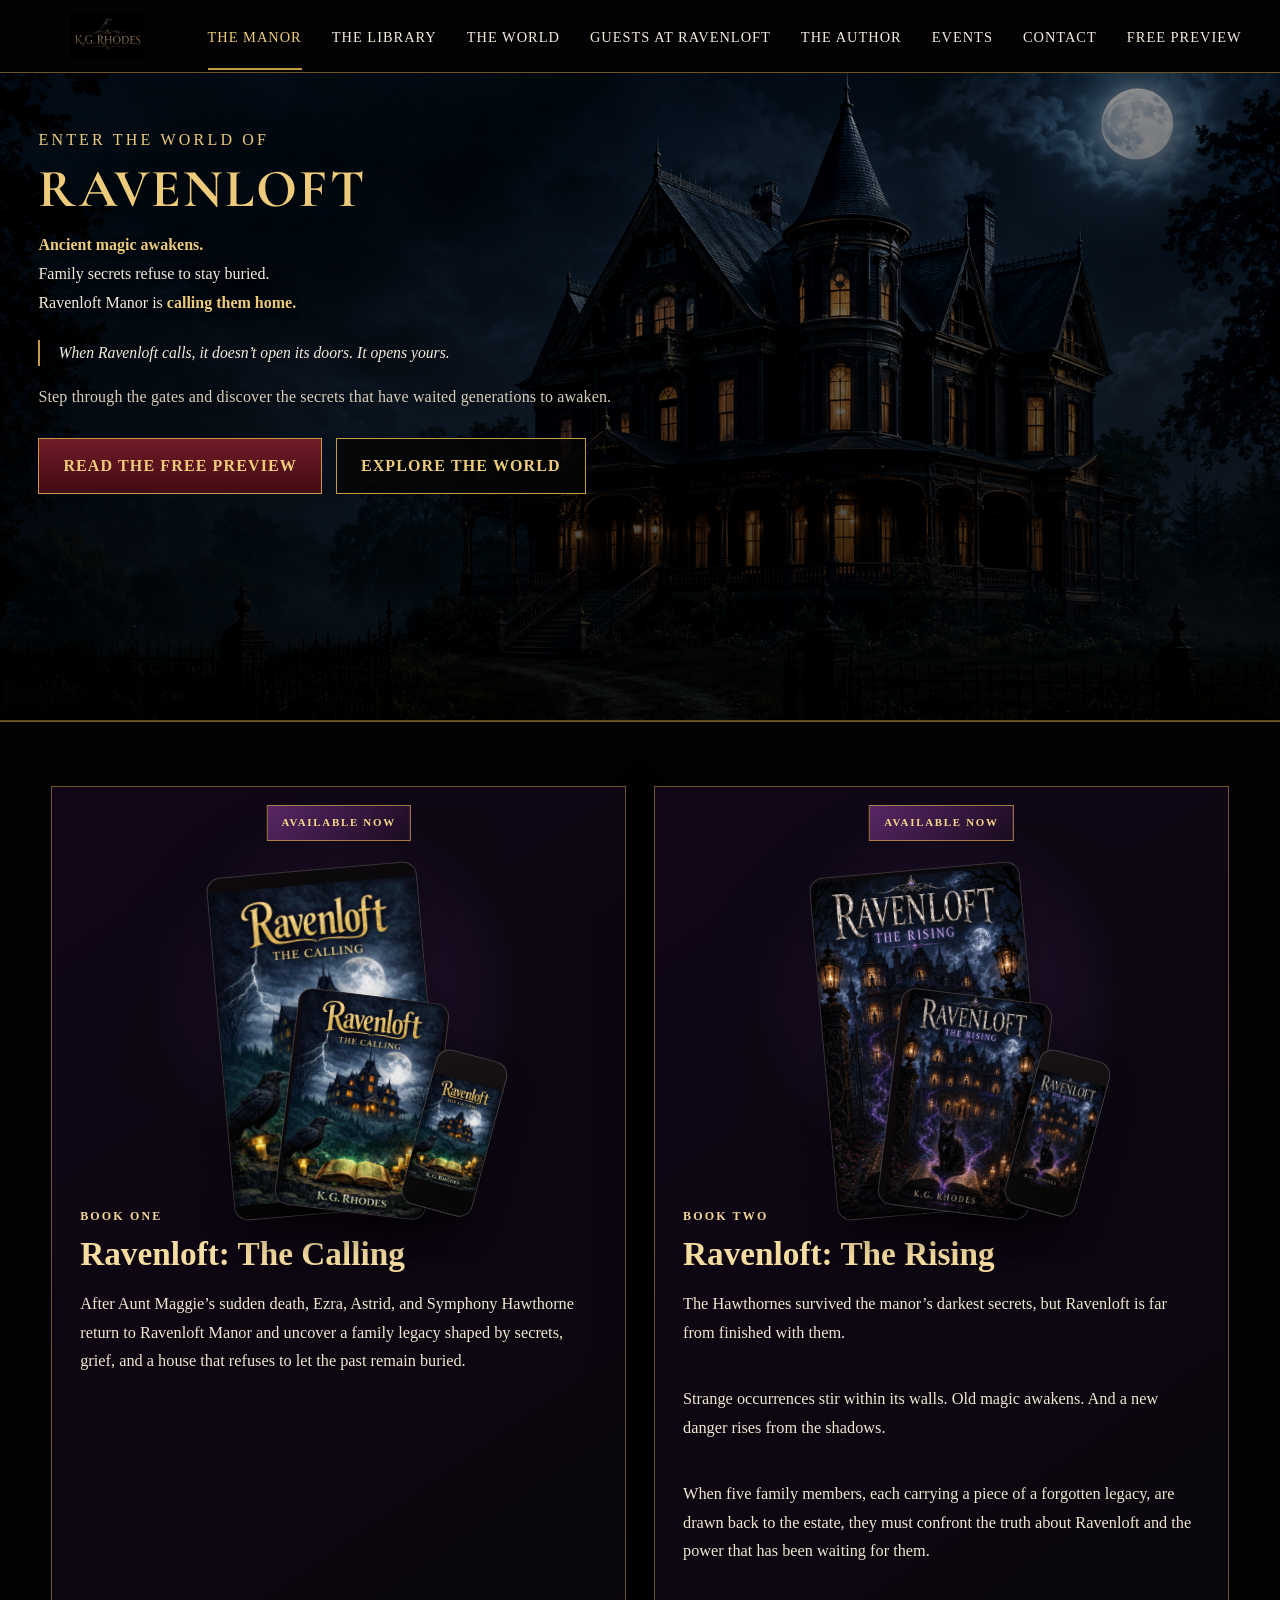
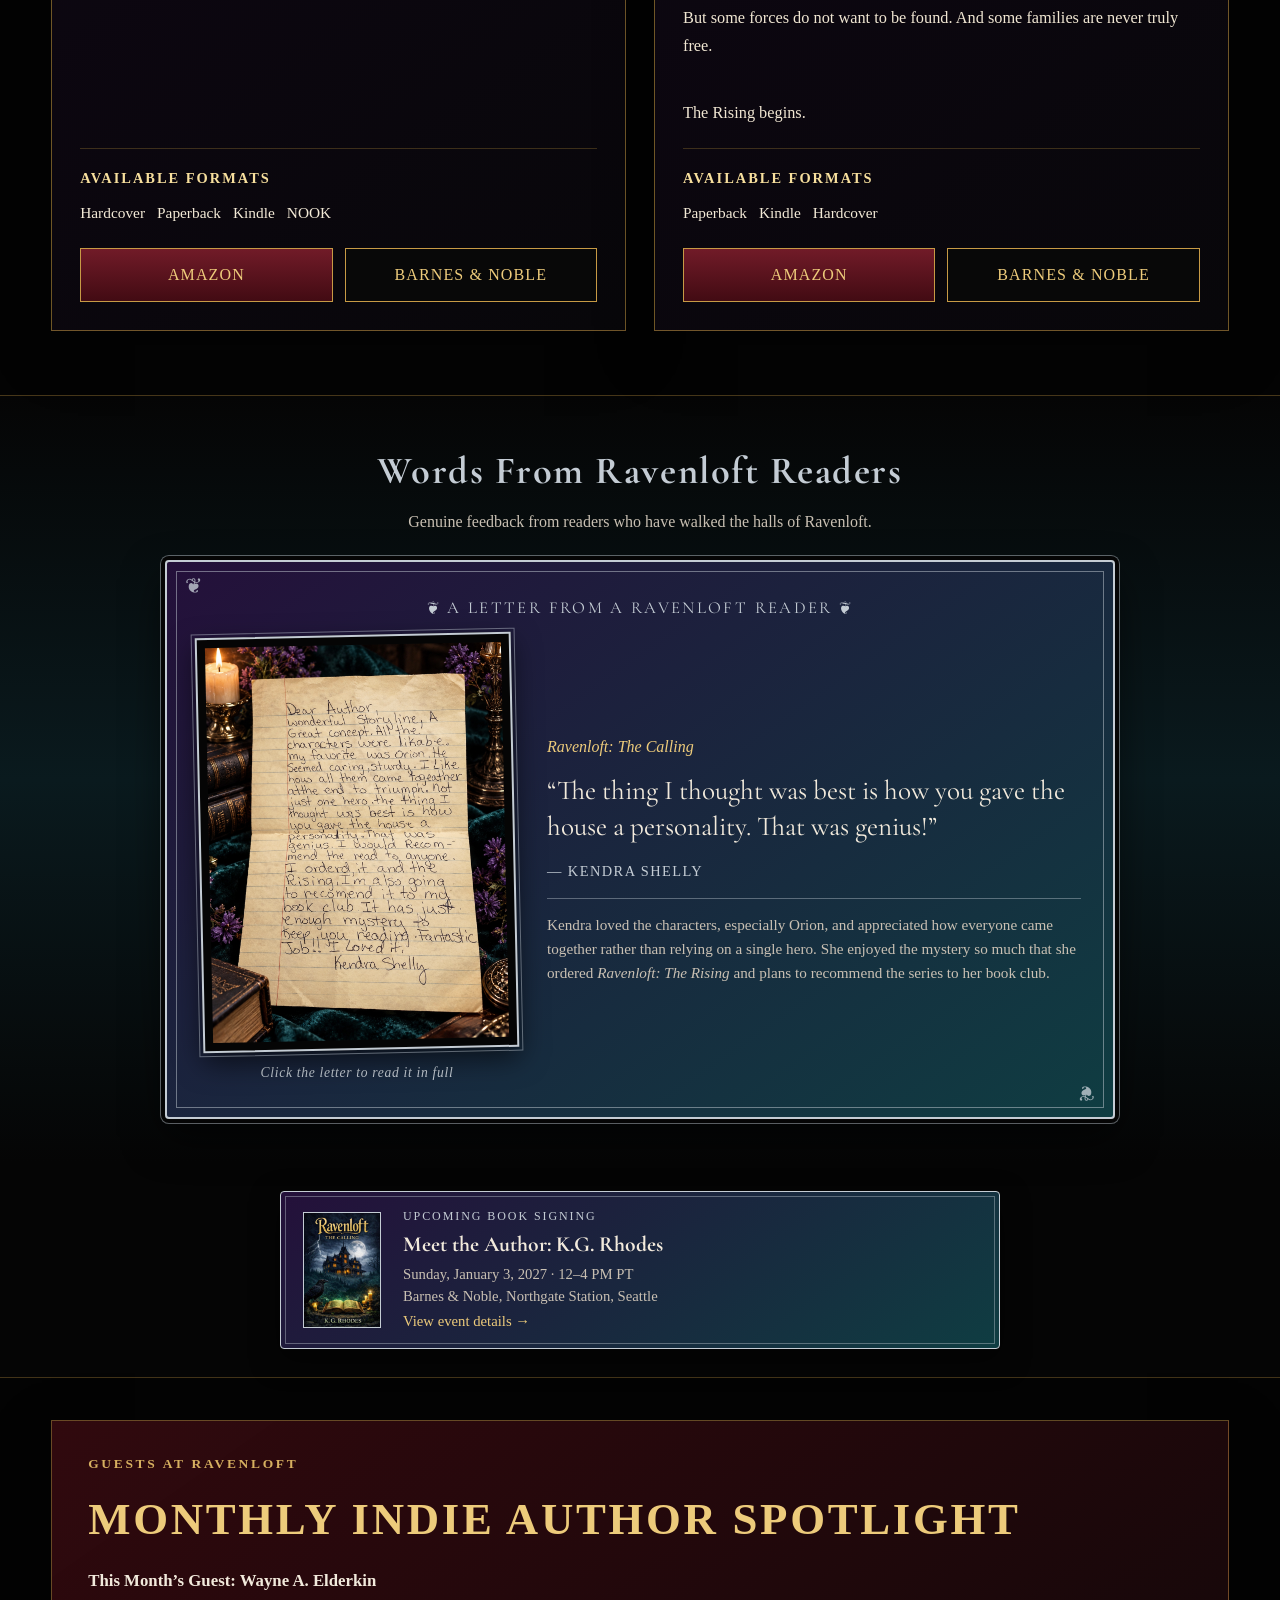
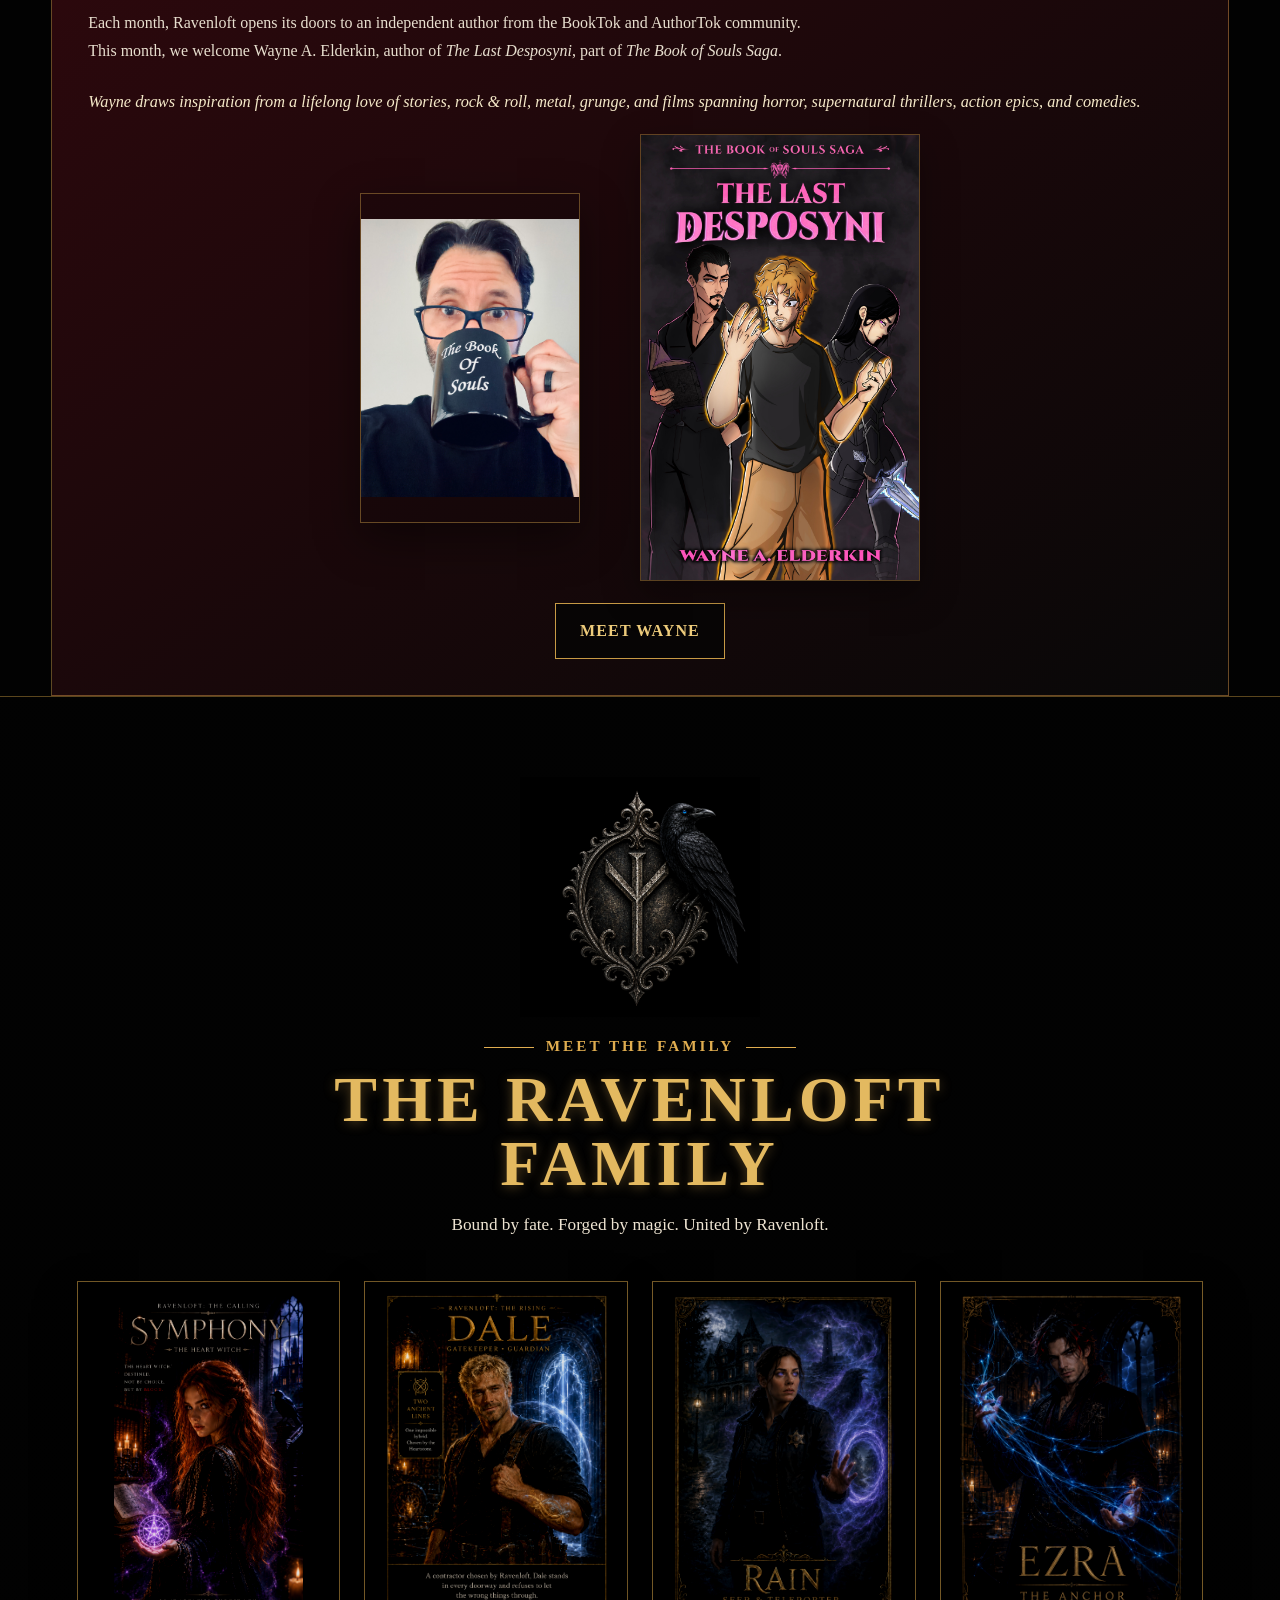
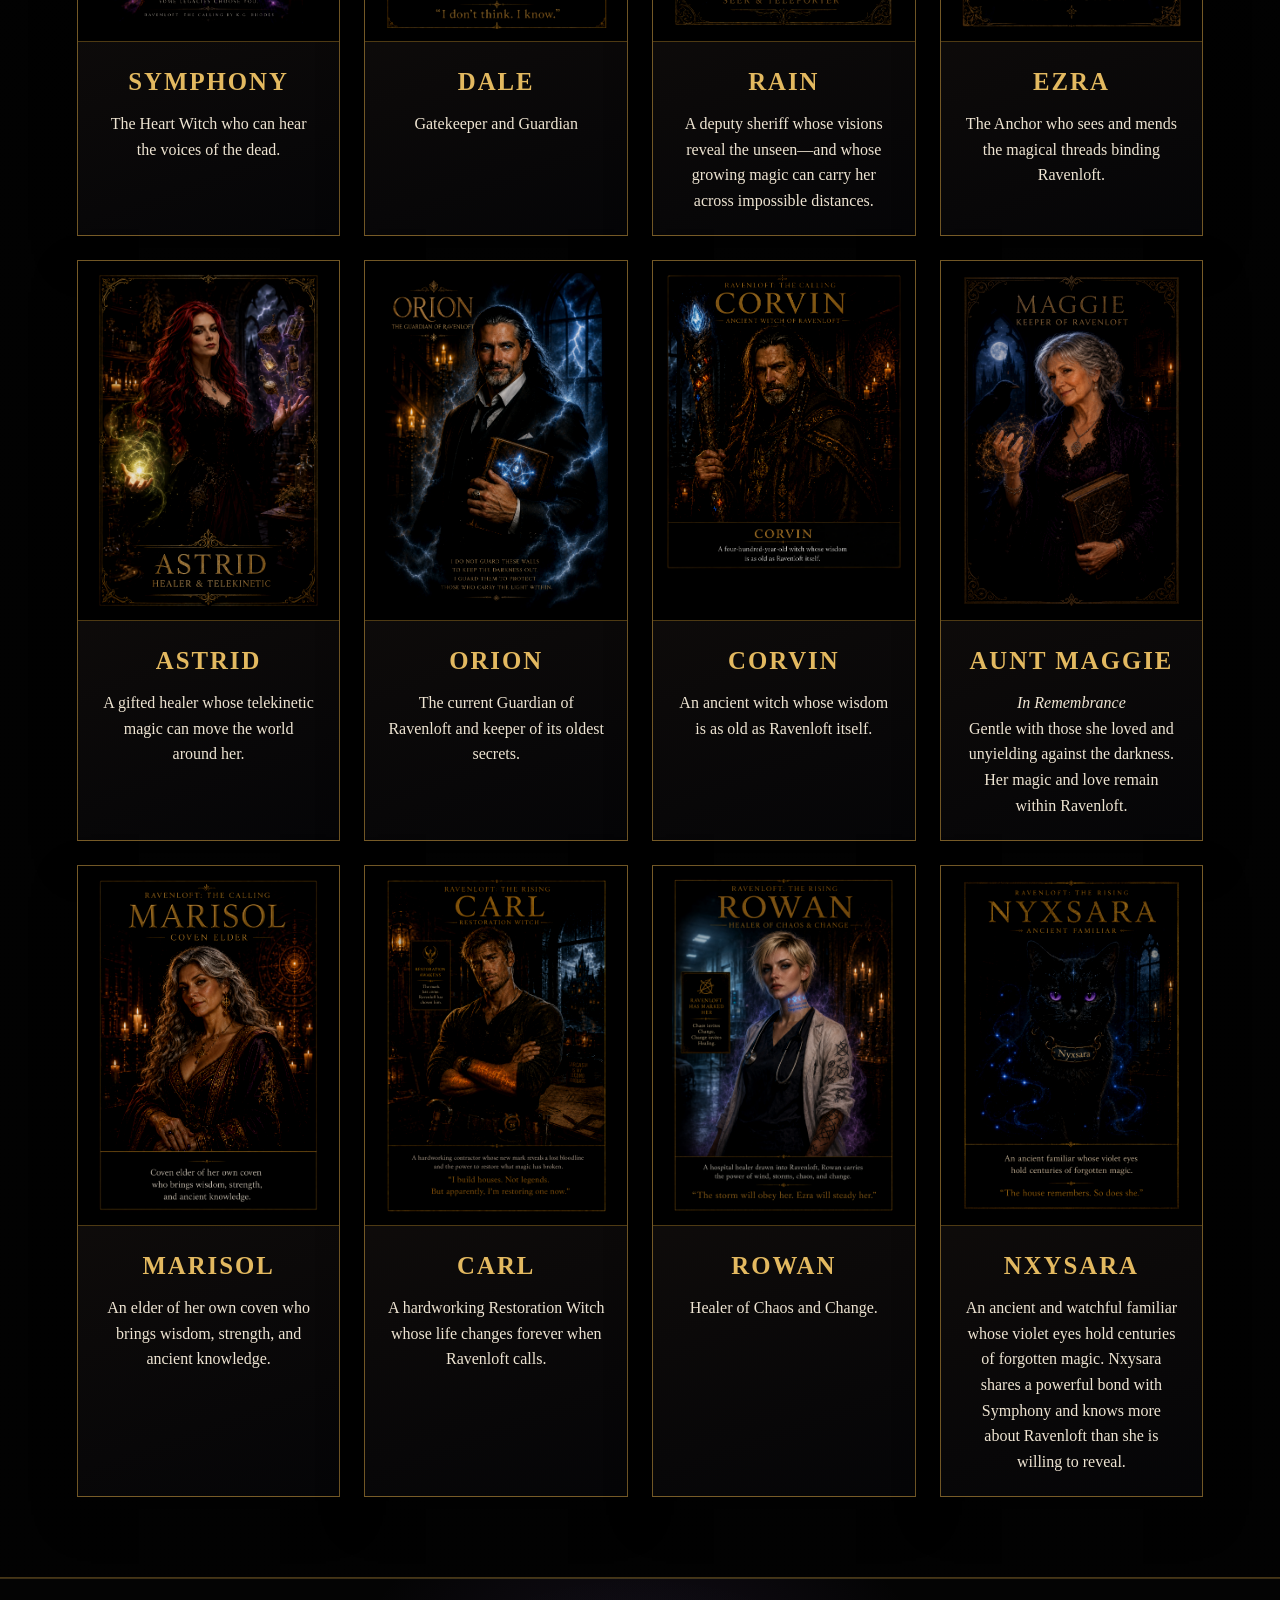
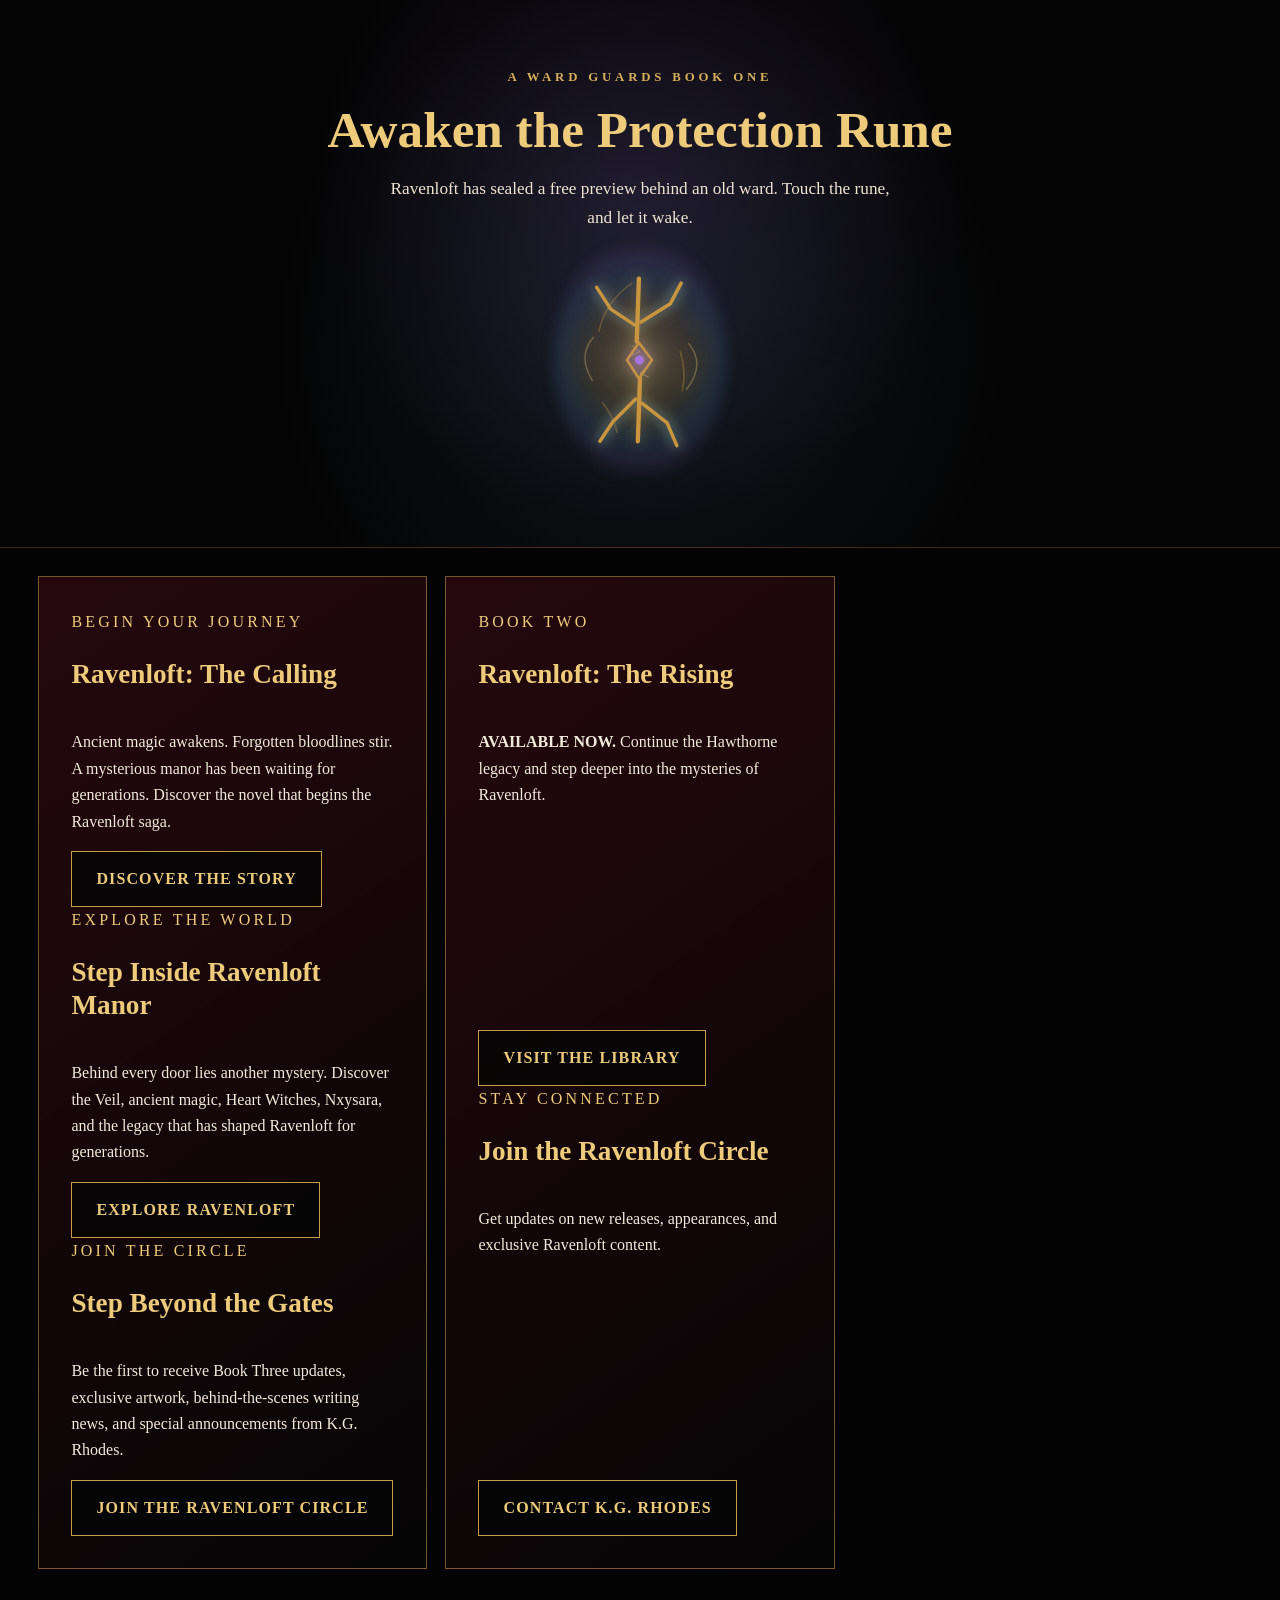
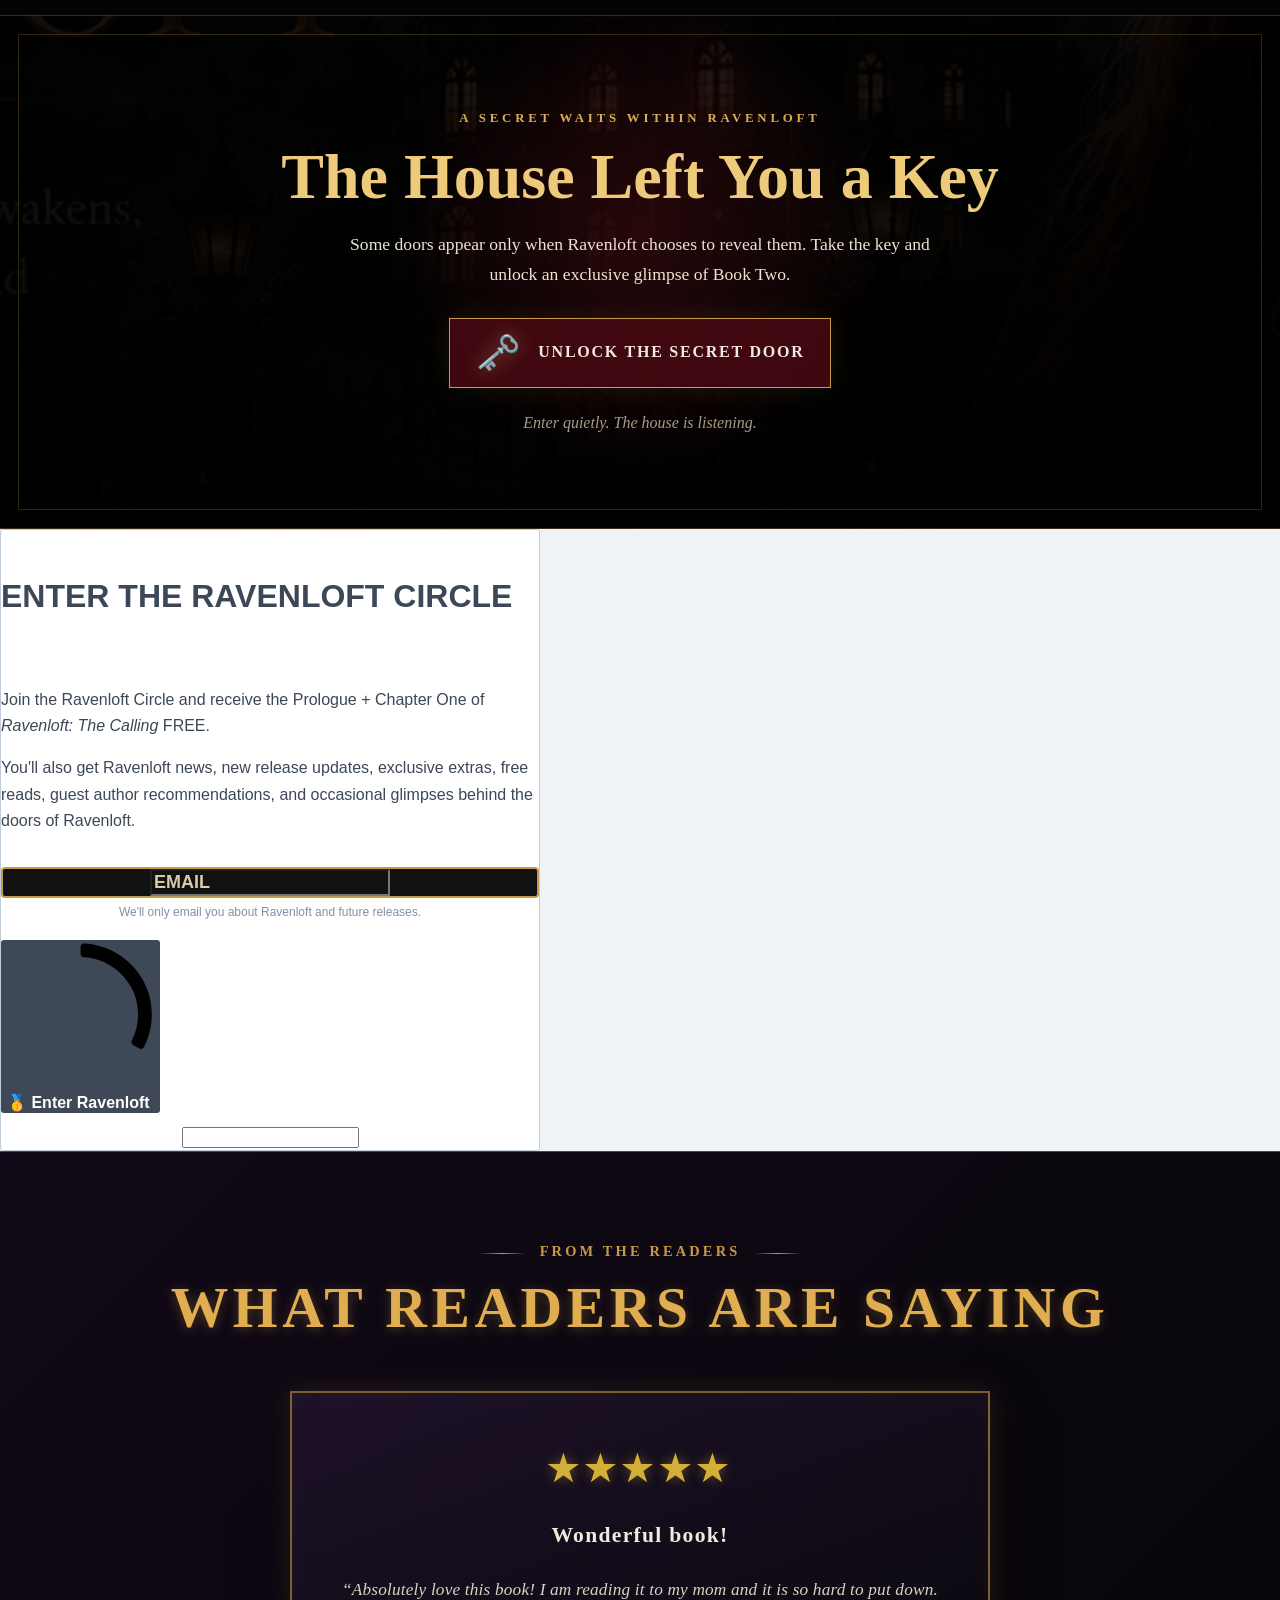
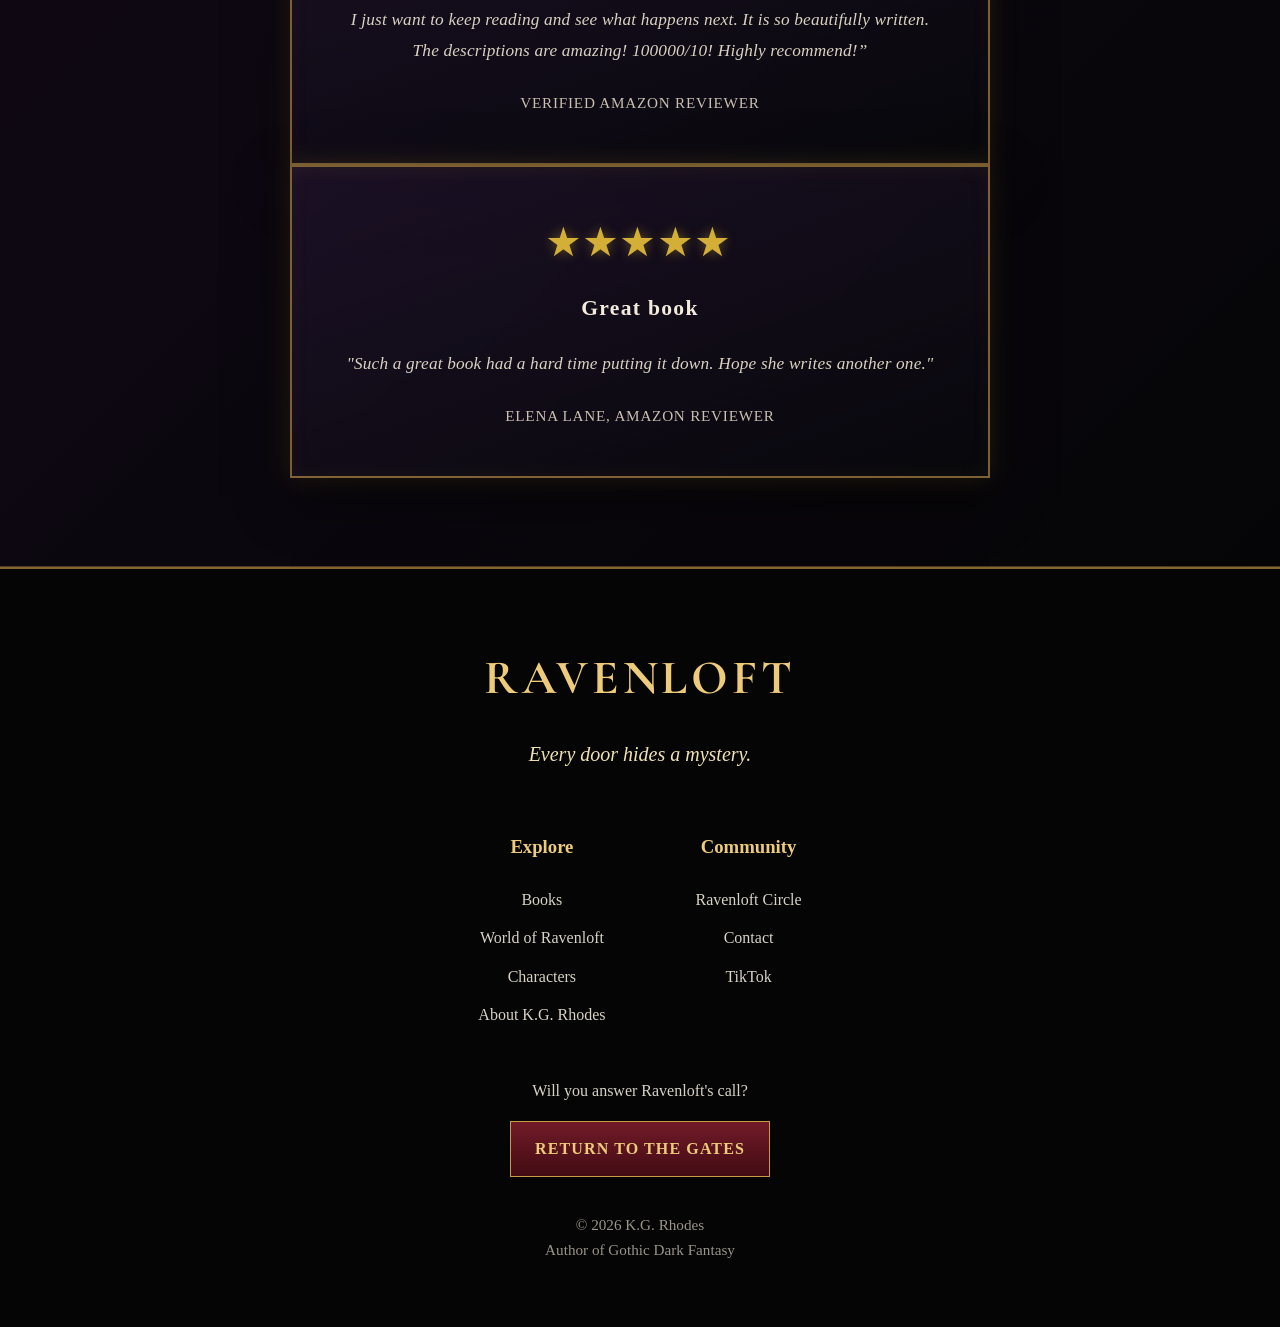
==== commit af79d445: "Add upcoming Barnes & Noble book signing Co-authored-by: Copilot <223556219+Copilot@users.noreply.gi" ====
--- a/index.html
+++ b/index.html
@@ -20,7 +20,7 @@
   <meta name="twitter:title" content="Ravenloft: The Calling | K.G. Rhodes">
   <meta name="twitter:description" content="Ancient magic awakens. Family secrets refuse to stay buried. Step through the gates of Ravenloft Manor.">
   <meta name="twitter:image" content="https://www.kgrhodesbooks.com/assets/images/ravenloft-manor-hero.jpg">
-  <link rel="stylesheet" href="assets/styles.css?v=20260719-9">
+  <link rel="stylesheet" href="assets/styles.css?v=20260719-10">
   <link href="https://fonts.googleapis.com/css2?family=Cormorant+Garamond:wght@600;700&display=swap" rel="stylesheet">
   <style>
     /* Self-contained homepage repair */
@@ -489,6 +489,18 @@
     })();
   </script>
 
+  <section class="bs-teaser" aria-label="Upcoming book signing">
+    <a class="bs-teaser-inner" href="events.html#book-signing">
+      <img src="assets/images/Ravenloft%20The%20Calling.png" width="1024" height="1536" loading="lazy" alt="Cover of Ravenloft: The Calling">
+      <span class="bs-teaser-text">
+        <span class="bs-teaser-eyebrow">Upcoming Book Signing</span>
+        <strong>Meet the Author: K.G. Rhodes</strong>
+        <span>Sunday, January 3, 2027 &middot; 12&ndash;4 PM PT<br>Barnes &amp; Noble, Northgate Station, Seattle</span>
+        <span class="bs-teaser-link">View event details &rarr;</span>
+      </span>
+    </a>
+  </section>
+
   <section class="guest-preview" aria-labelledby="guest-preview-title">
     <div class="container guest-preview-inner">
       <div class="guest-preview-copy">
--- a/assets/styles.css
+++ b/assets/styles.css
@@ -1071,6 +1071,176 @@
   .rl-testimonial { outline-offset: -8px; }
 }
 
+/* Book signing announcement (events page) and homepage teaser */
+.bs-signing,
+.bs-teaser {
+  --bs-teal: #0f3d42;
+  --bs-purple: #24103a;
+  --bs-silver: #c4ccd4;
+}
+
+.bs-signing {
+  padding: 56px 0 8px;
+}
+
+.bs-inner {
+  width: min(950px, 92%);
+  margin: 0 auto;
+  text-align: center;
+}
+
+.bs-eyebrow {
+  margin: 0 0 18px;
+  color: var(--bs-silver);
+  font-family: "Cormorant Garamond", Georgia, serif;
+  font-size: 1.15rem;
+  letter-spacing: 0.16em;
+  text-transform: uppercase;
+}
+
+.bs-card {
+  position: relative;
+  display: grid;
+  grid-template-columns: minmax(0, 260px) minmax(0, 1fr);
+  gap: clamp(20px, 4vw, 40px);
+  align-items: center;
+  padding: clamp(22px, 4vw, 36px);
+  text-align: left;
+  background: linear-gradient(145deg, var(--bs-purple), var(--bs-teal));
+  border: 2px solid var(--bs-silver);
+  outline: 1px solid rgba(196, 204, 212, 0.5);
+  outline-offset: -12px;
+  border-radius: 4px;
+  box-shadow: 0 0 0 4px #050505, 0 0 0 5px rgba(196, 204, 212, 0.45), 0 18px 40px rgba(0, 0, 0, 0.6);
+}
+
+.bs-cover {
+  width: 100%;
+  max-width: 100%;
+  height: auto;
+  border: 2px solid var(--bs-silver);
+  box-shadow: 0 10px 28px rgba(0, 0, 0, 0.65);
+}
+
+.bs-details h2 {
+  margin: 0 0 6px;
+  font-family: "Cormorant Garamond", Georgia, serif;
+  font-size: clamp(1.7rem, 4vw, 2.4rem);
+  line-height: 1.15;
+  color: var(--cream);
+}
+
+.bs-book {
+  margin: 0 0 16px;
+  color: var(--gold-light);
+  font-style: italic;
+}
+
+.bs-meta {
+  margin: 0 0 16px;
+  padding: 14px 0;
+  border-top: 1px solid rgba(196, 204, 212, 0.4);
+  border-bottom: 1px solid rgba(196, 204, 212, 0.4);
+}
+
+.bs-meta div {
+  display: grid;
+  grid-template-columns: 84px 1fr;
+  gap: 10px;
+  padding: 5px 0;
+}
+
+.bs-meta dt {
+  color: var(--bs-silver);
+  font-size: 0.8rem;
+  letter-spacing: 0.12em;
+  text-transform: uppercase;
+  padding-top: 3px;
+}
+
+.bs-meta dd {
+  margin: 0;
+  color: var(--cream);
+}
+
+.bs-invite {
+  margin: 0 0 20px;
+  color: var(--muted);
+  font-style: italic;
+}
+
+.bs-teaser {
+  padding: 28px 0;
+  background: #050505;
+}
+
+.bs-teaser-inner {
+  display: flex;
+  align-items: center;
+  gap: 22px;
+  width: min(720px, 92%);
+  margin: 0 auto;
+  padding: 16px 22px;
+  background: linear-gradient(145deg, var(--bs-purple), var(--bs-teal));
+  border: 1px solid var(--bs-silver);
+  outline: 1px solid rgba(196, 204, 212, 0.4);
+  outline-offset: -6px;
+  border-radius: 4px;
+  box-shadow: 0 10px 28px rgba(0, 0, 0, 0.55);
+  transition: box-shadow 0.25s ease;
+}
+
+.bs-teaser-inner:hover,
+.bs-teaser-inner:focus-visible {
+  box-shadow: 0 0 22px rgba(42, 122, 128, 0.6), 0 10px 28px rgba(0, 0, 0, 0.55);
+}
+
+.bs-teaser-inner img {
+  flex: 0 0 auto;
+  width: 78px;
+  height: auto;
+  border: 1px solid var(--bs-silver);
+}
+
+.bs-teaser-text {
+  display: flex;
+  flex-direction: column;
+  gap: 4px;
+  color: var(--muted);
+  font-size: 0.92rem;
+  line-height: 1.45;
+}
+
+.bs-teaser-eyebrow {
+  color: var(--bs-silver);
+  font-size: 0.75rem;
+  letter-spacing: 0.16em;
+  text-transform: uppercase;
+}
+
+.bs-teaser-text strong {
+  color: var(--cream);
+  font-family: "Cormorant Garamond", Georgia, serif;
+  font-size: 1.35rem;
+}
+
+.bs-teaser-link {
+  color: var(--gold-light);
+}
+
+@media (max-width: 700px) {
+  .bs-signing { padding-top: 40px; }
+  .bs-card { grid-template-columns: 1fr; text-align: center; outline-offset: -8px; }
+  .bs-cover { max-width: 220px; margin: 0 auto; }
+  .bs-meta div { grid-template-columns: 1fr; gap: 0; }
+  .bs-details .button { display: block; text-align: center; }
+}
+
+@media (max-width: 480px) {
+  .bs-teaser-inner { gap: 14px; padding: 14px; }
+  .bs-teaser-inner img { width: 60px; }
+}
+
 .guest-photo-surface {
   width: 100%;
   min-height: 220px;
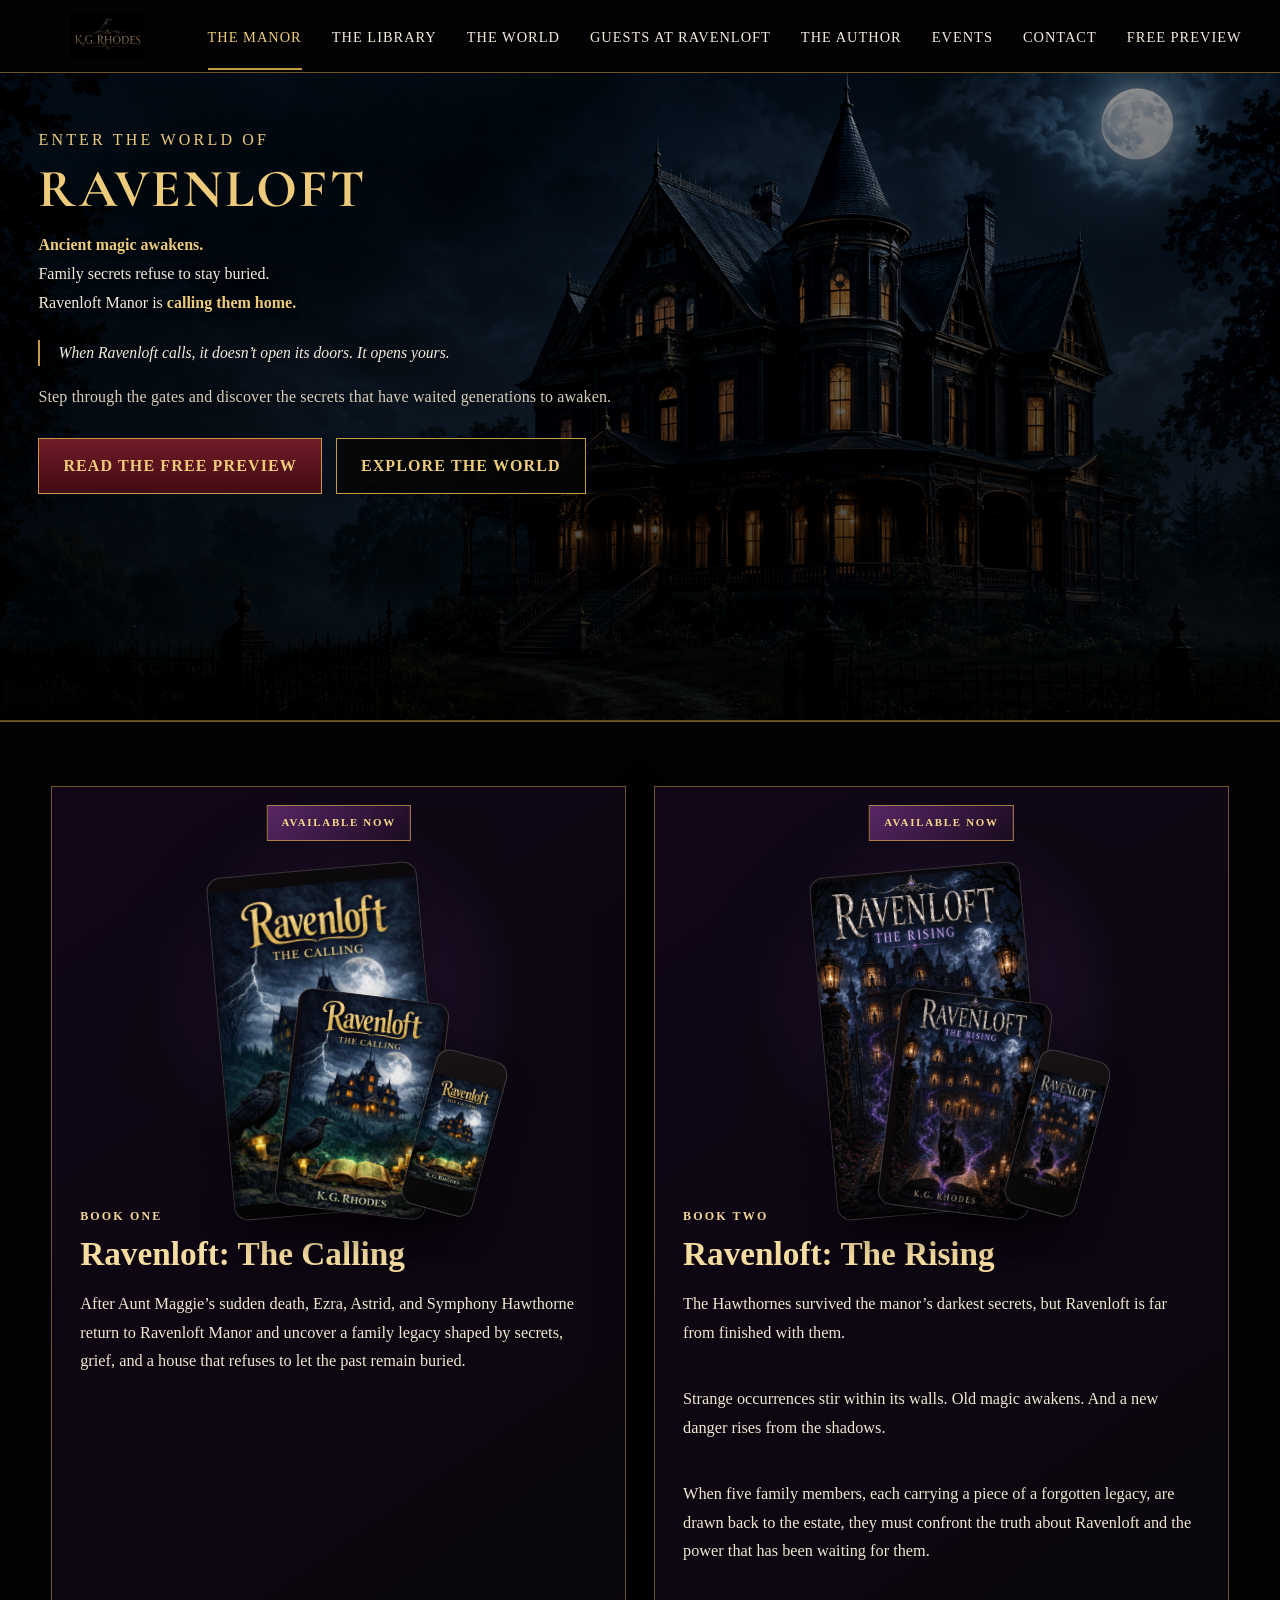
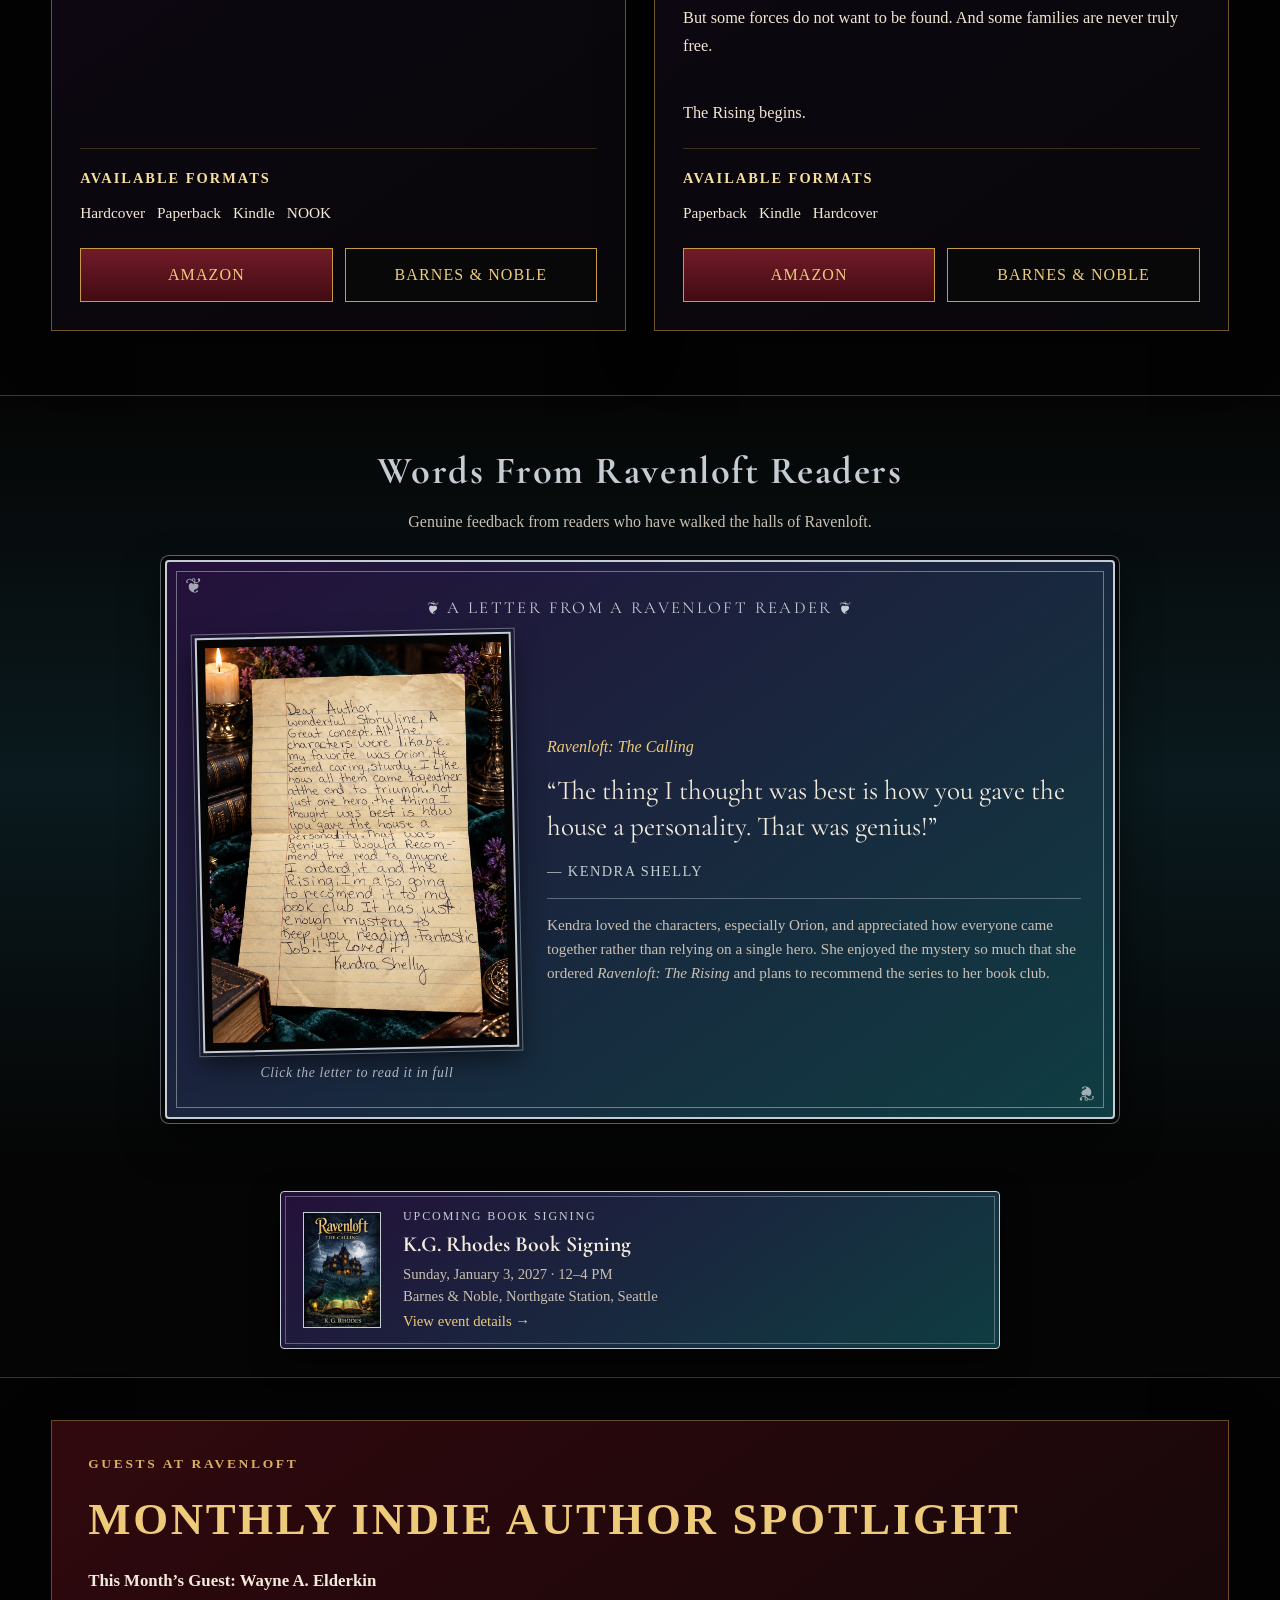
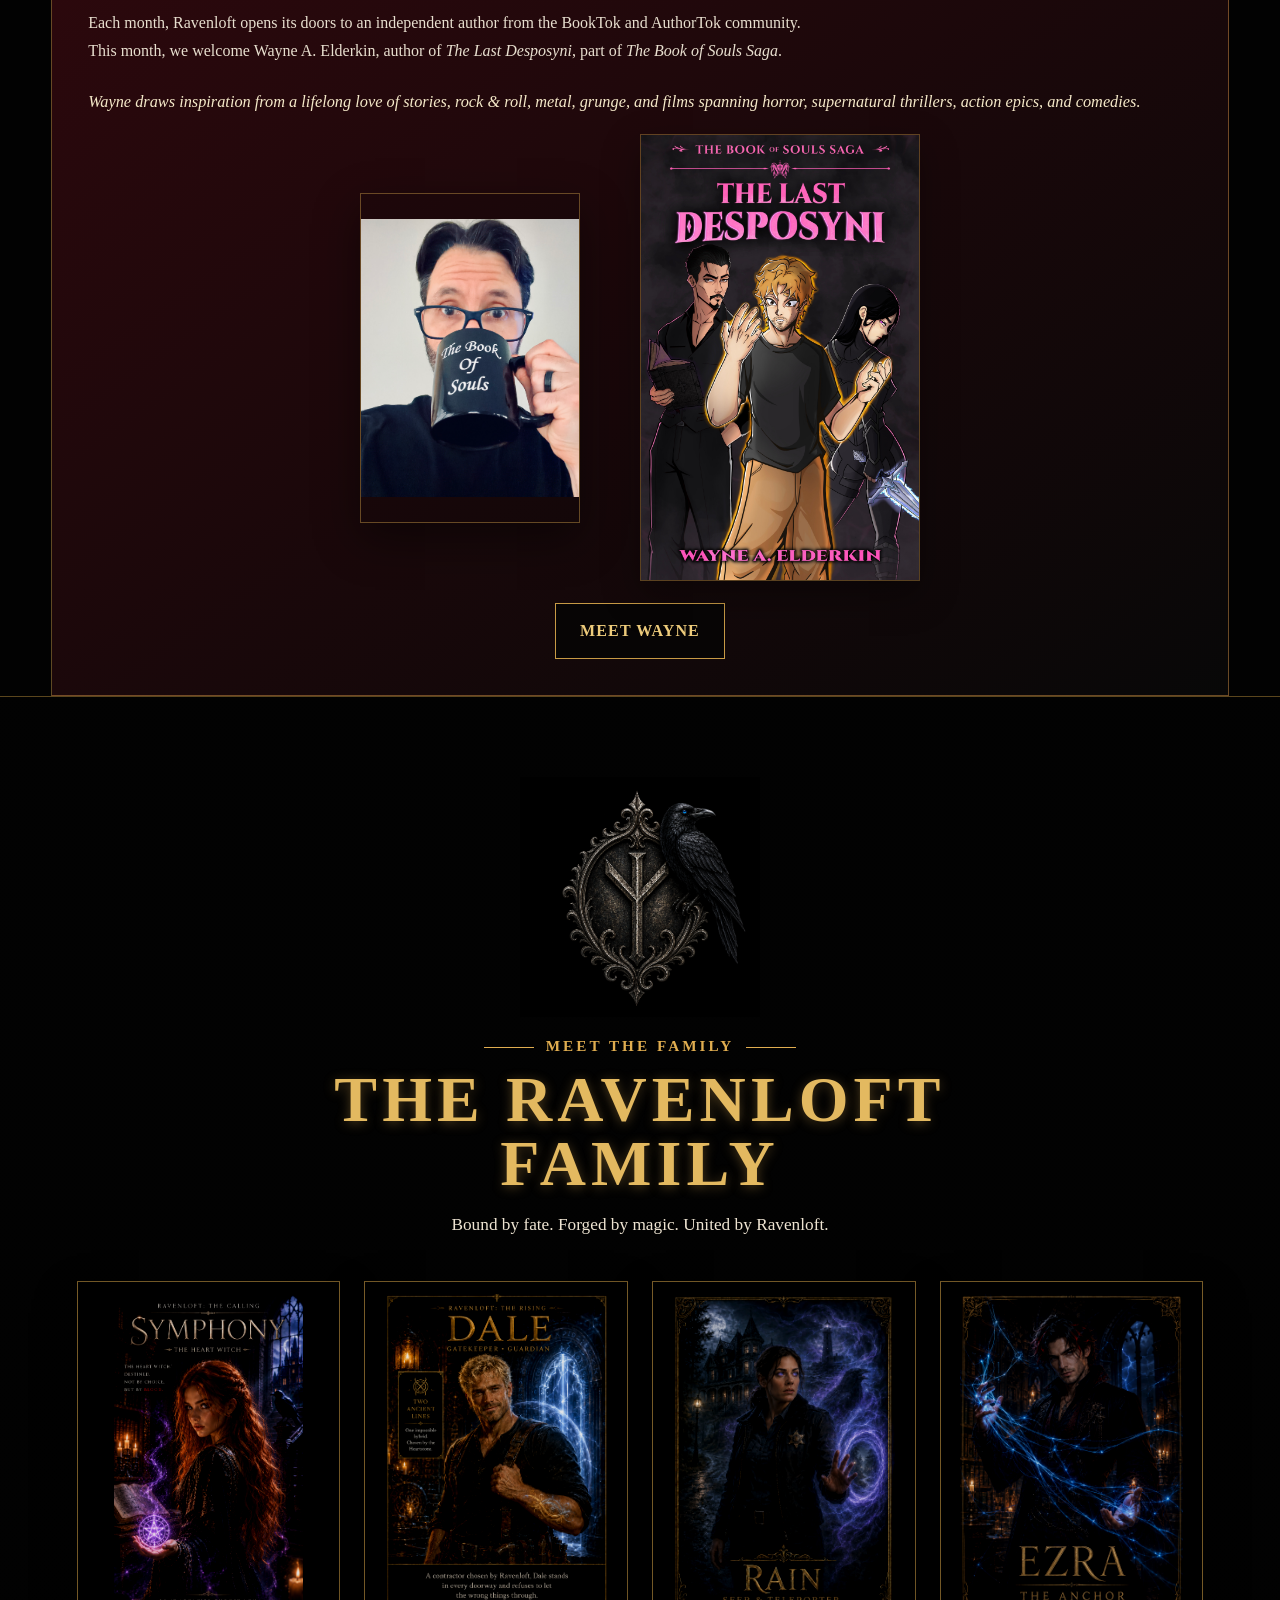
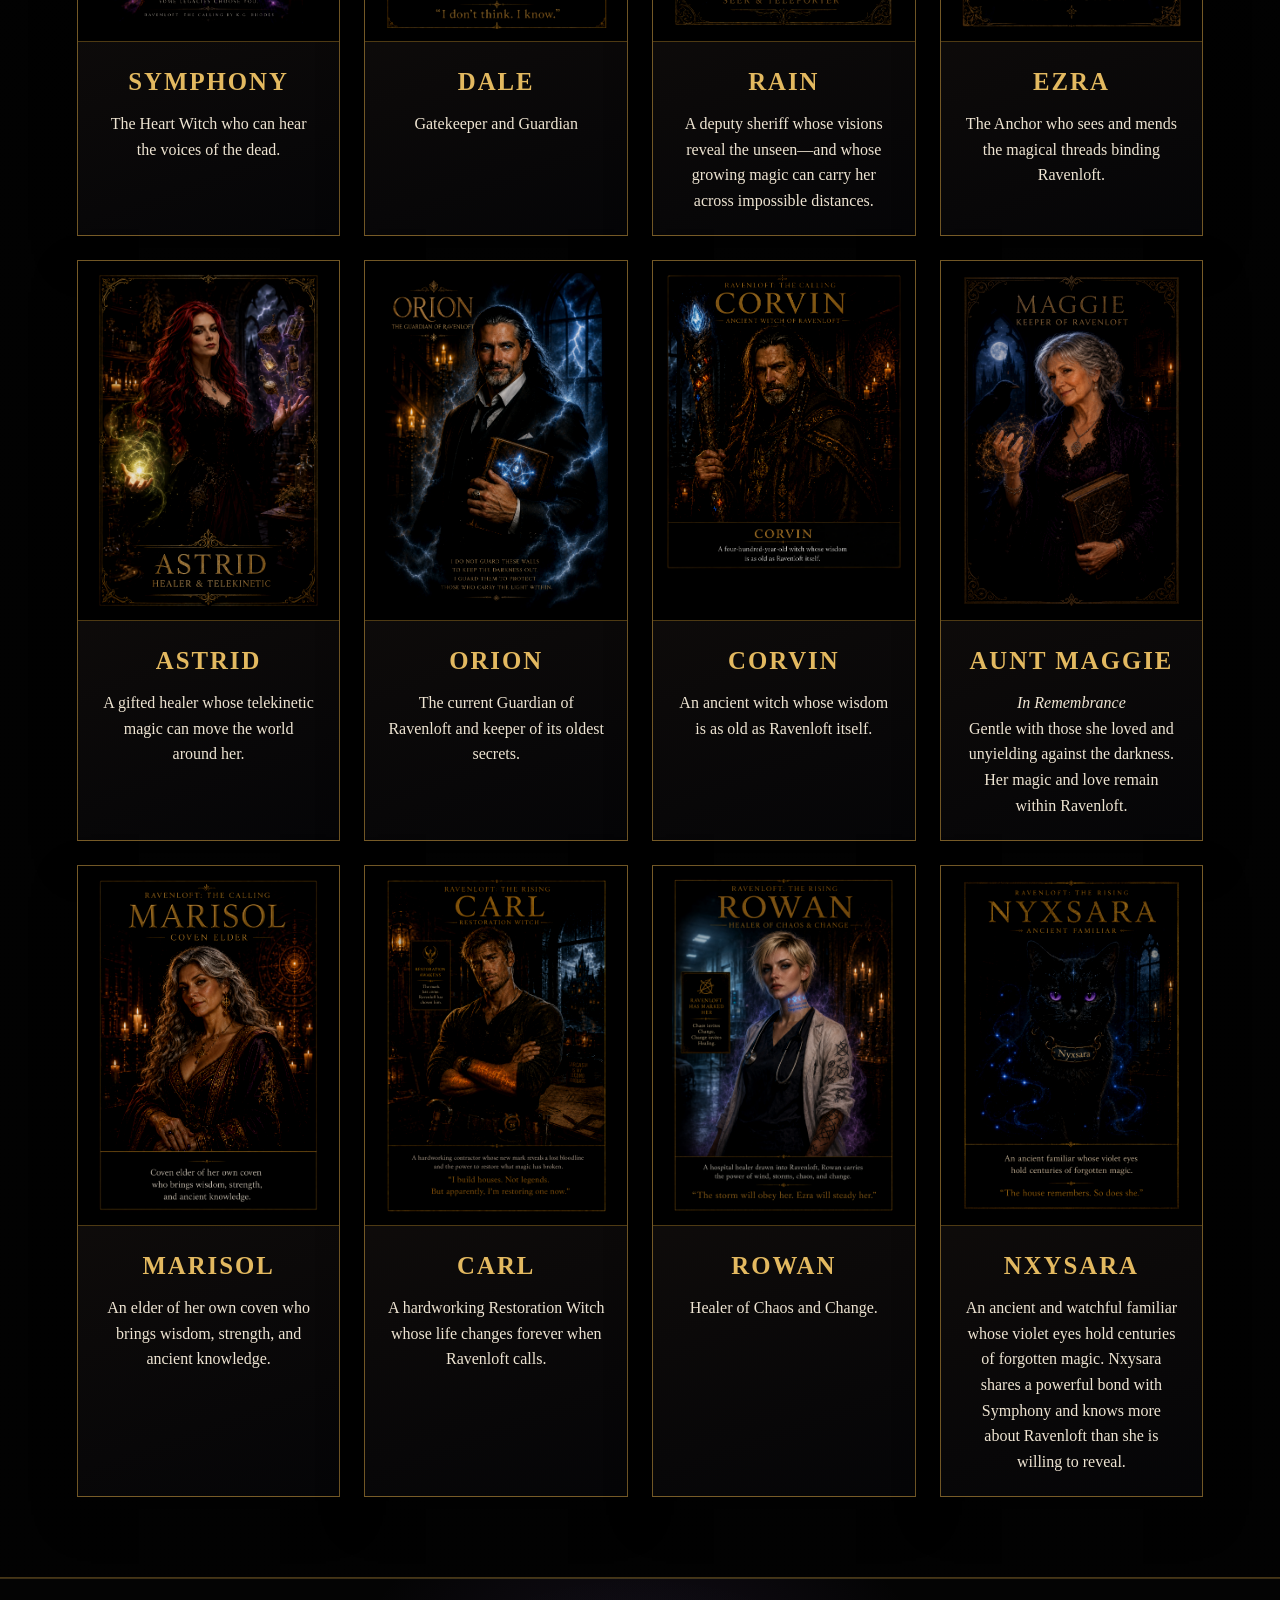
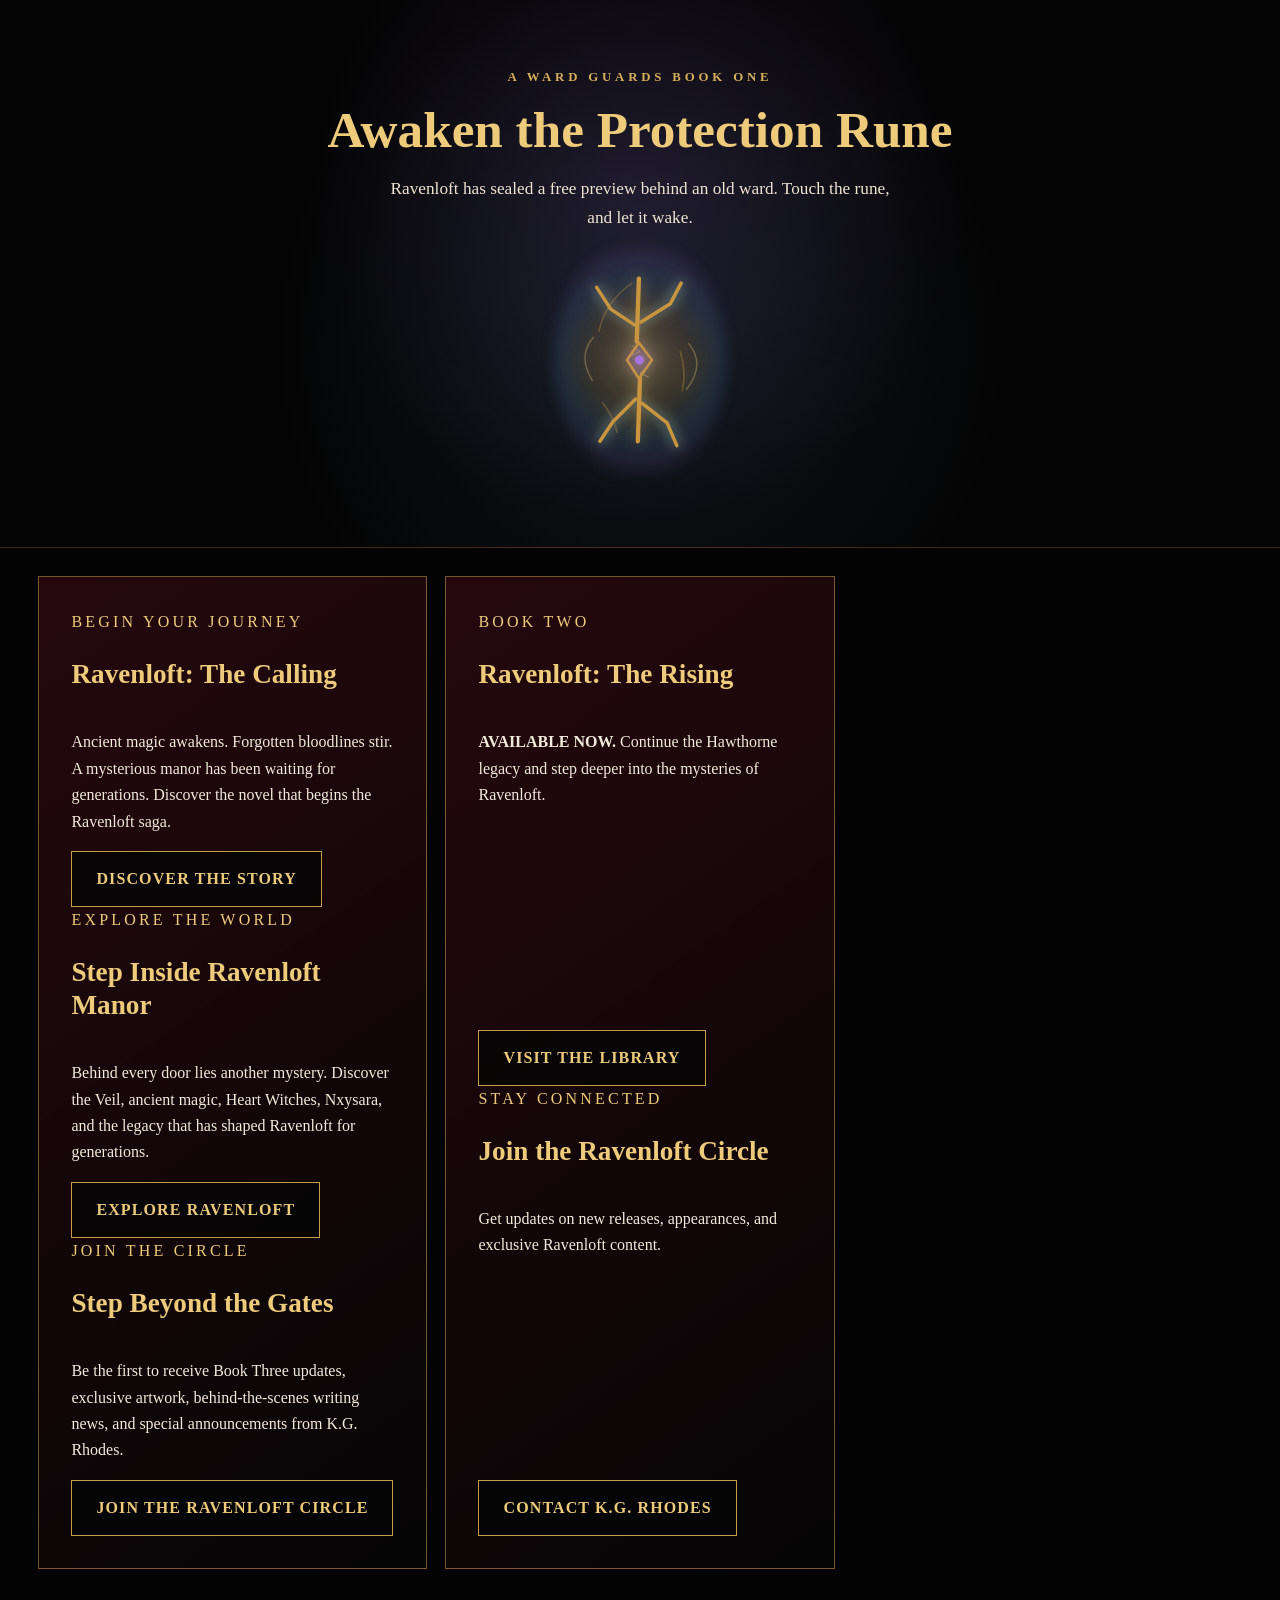
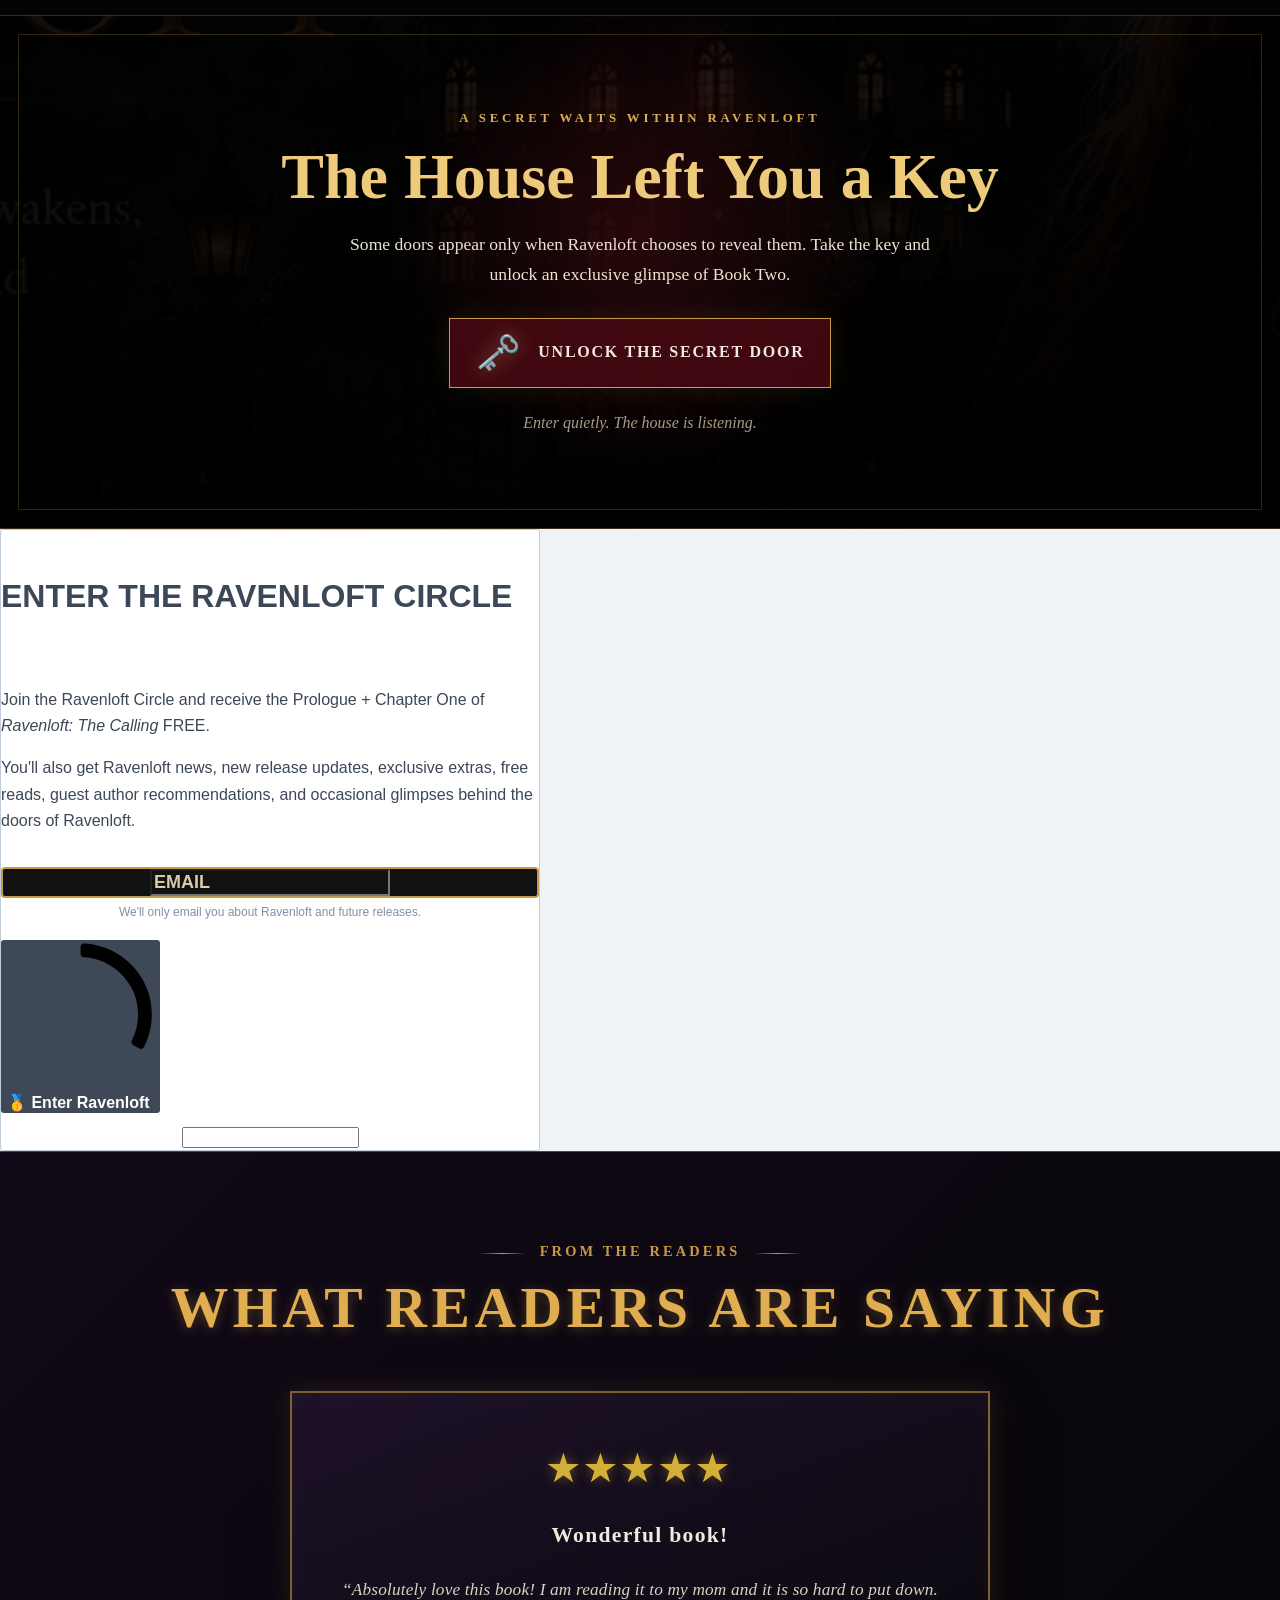
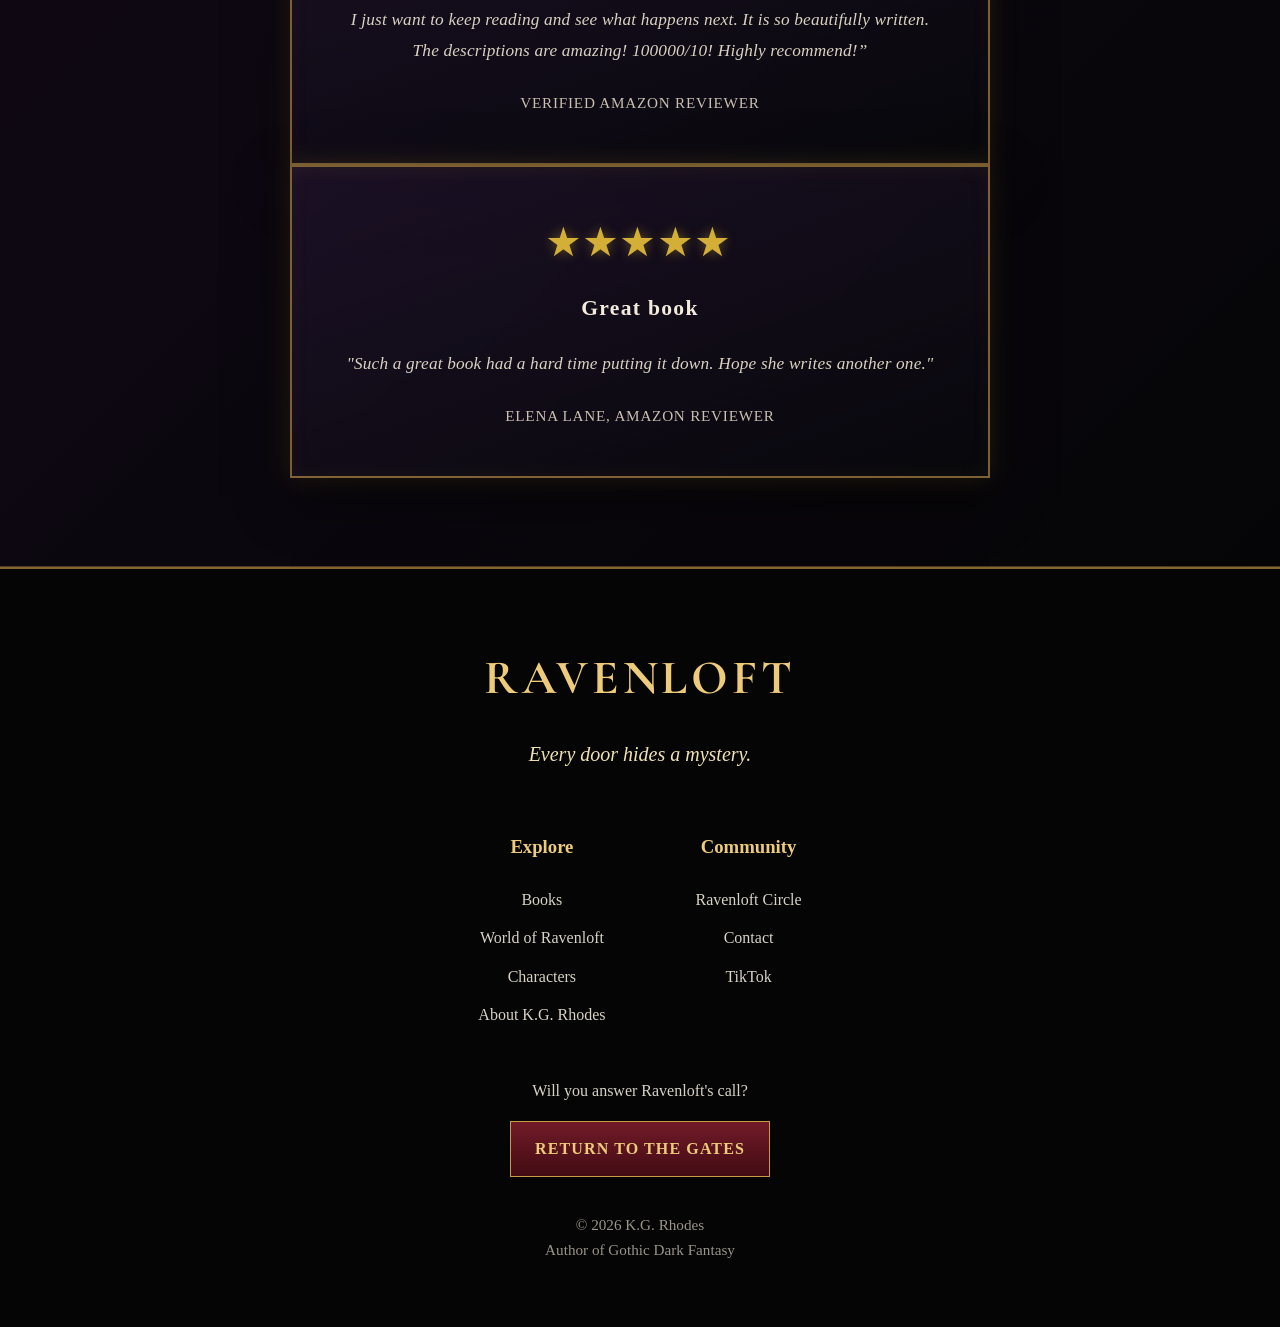
==== commit 706007f0: "Finalize Barnes and Noble book signing announcement Co-authored-by: Copilot <223556219+Copilot@users" ====
--- a/index.html
+++ b/index.html
@@ -494,8 +494,8 @@
       <img src="assets/images/Ravenloft%20The%20Calling.png" width="1024" height="1536" loading="lazy" alt="Cover of Ravenloft: The Calling">
       <span class="bs-teaser-text">
         <span class="bs-teaser-eyebrow">Upcoming Book Signing</span>
-        <strong>Meet the Author: K.G. Rhodes</strong>
-        <span>Sunday, January 3, 2027 &middot; 12&ndash;4 PM PT<br>Barnes &amp; Noble, Northgate Station, Seattle</span>
+        <strong>K.G. Rhodes Book Signing</strong>
+        <span>Sunday, January 3, 2027 &middot; 12&ndash;4 PM<br>Barnes &amp; Noble, Northgate Station, Seattle</span>
         <span class="bs-teaser-link">View event details &rarr;</span>
       </span>
     </a>
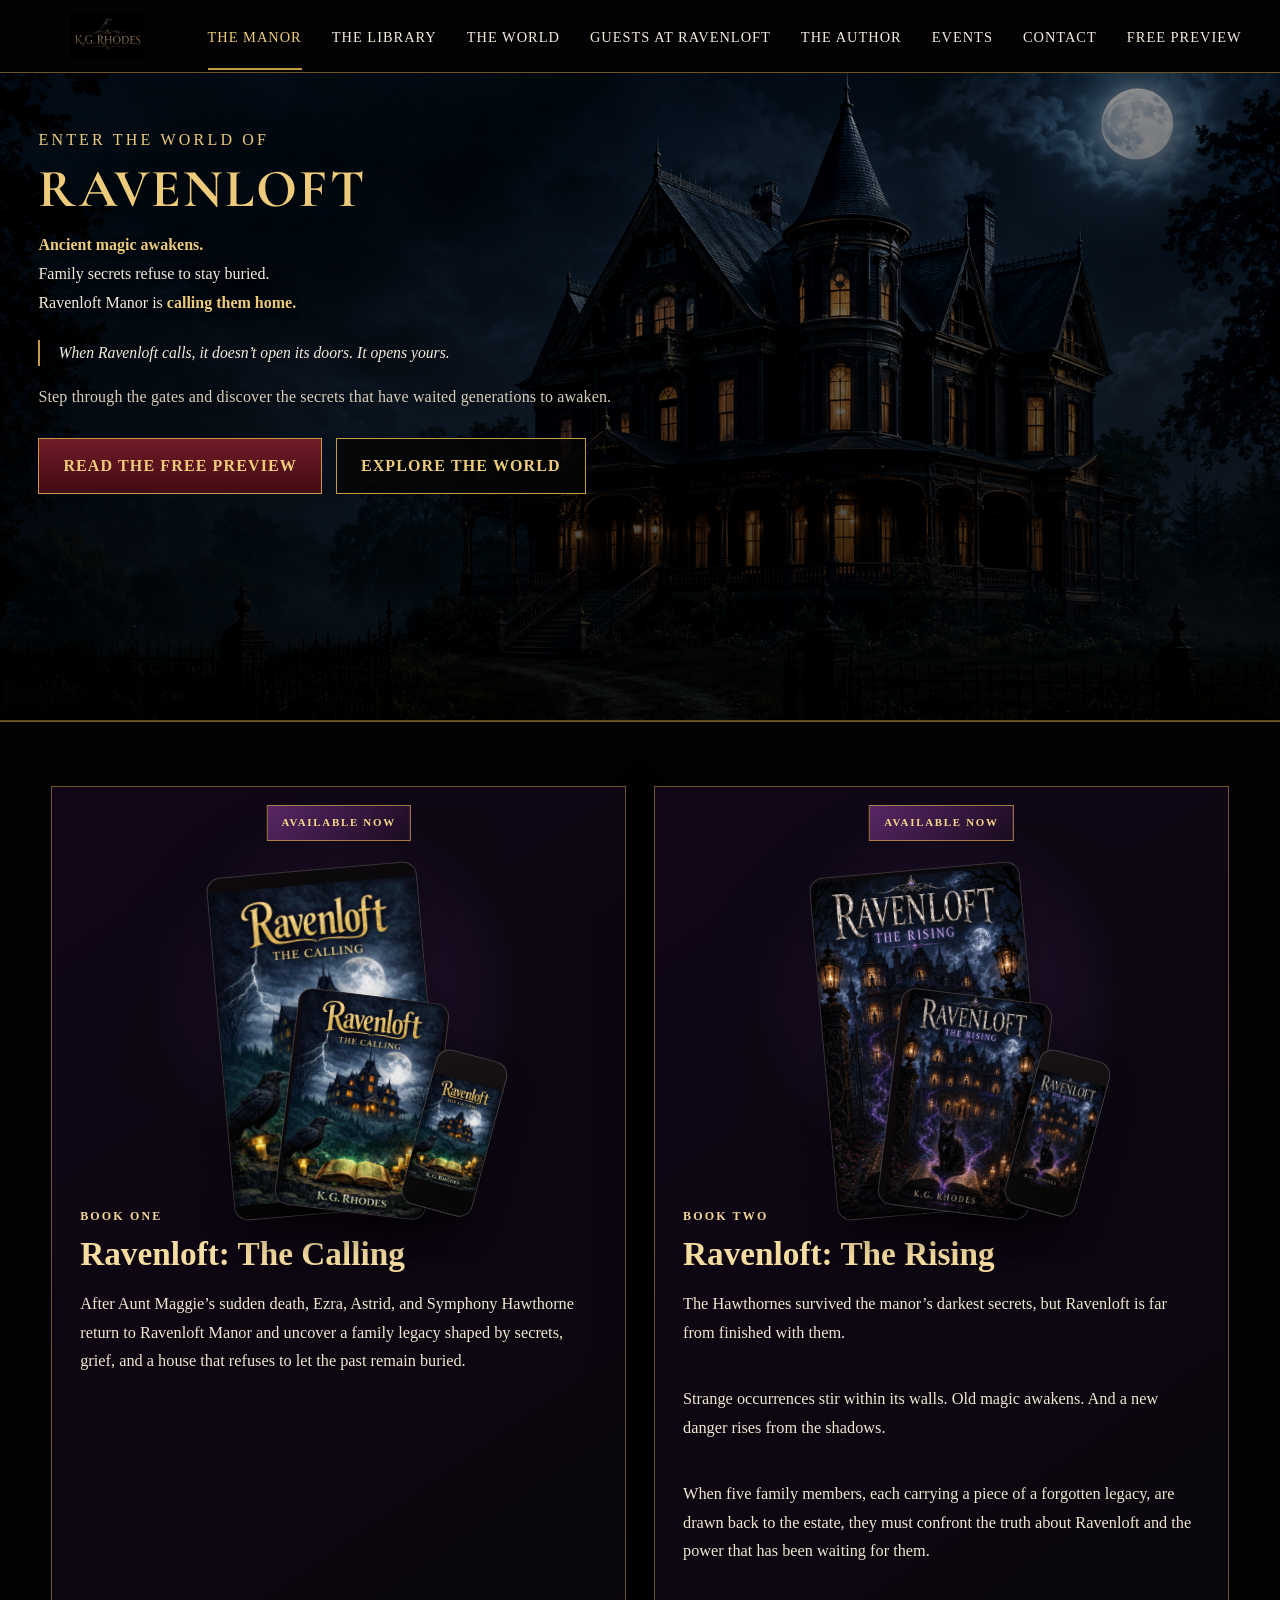
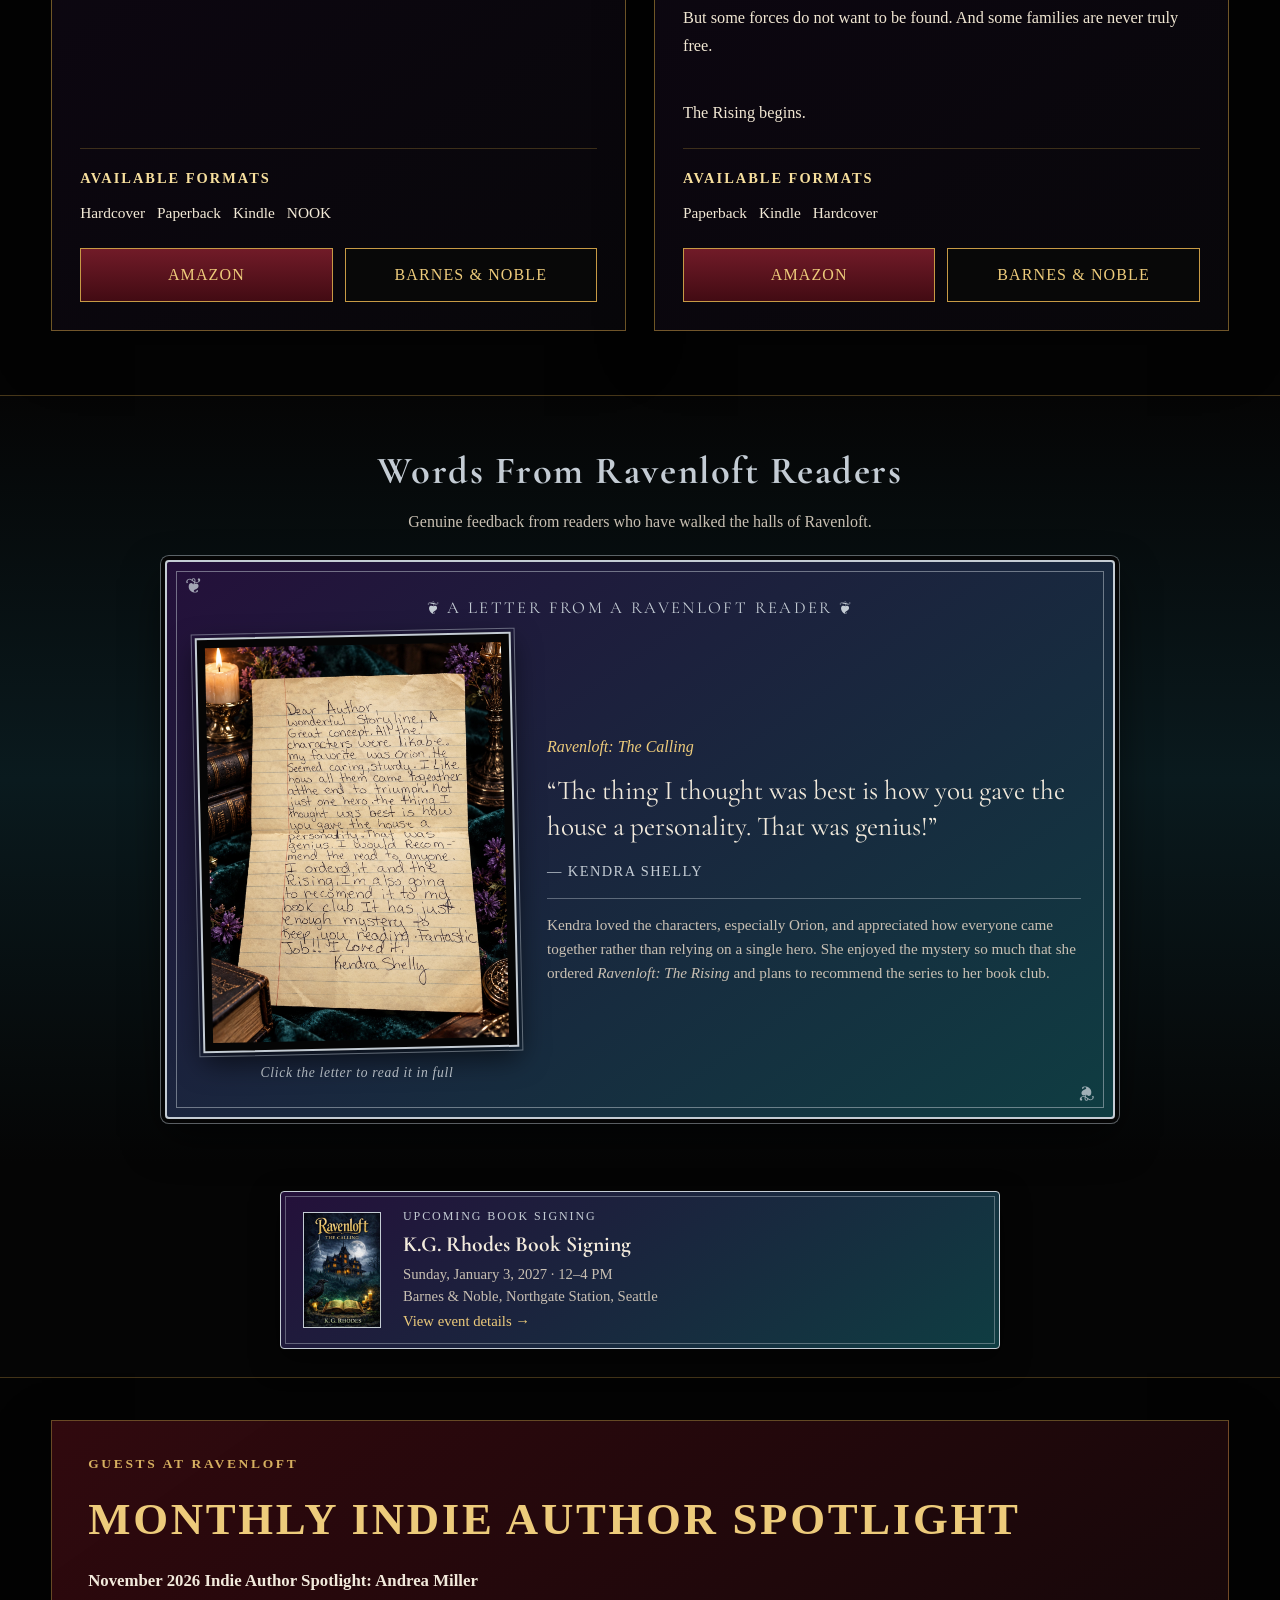
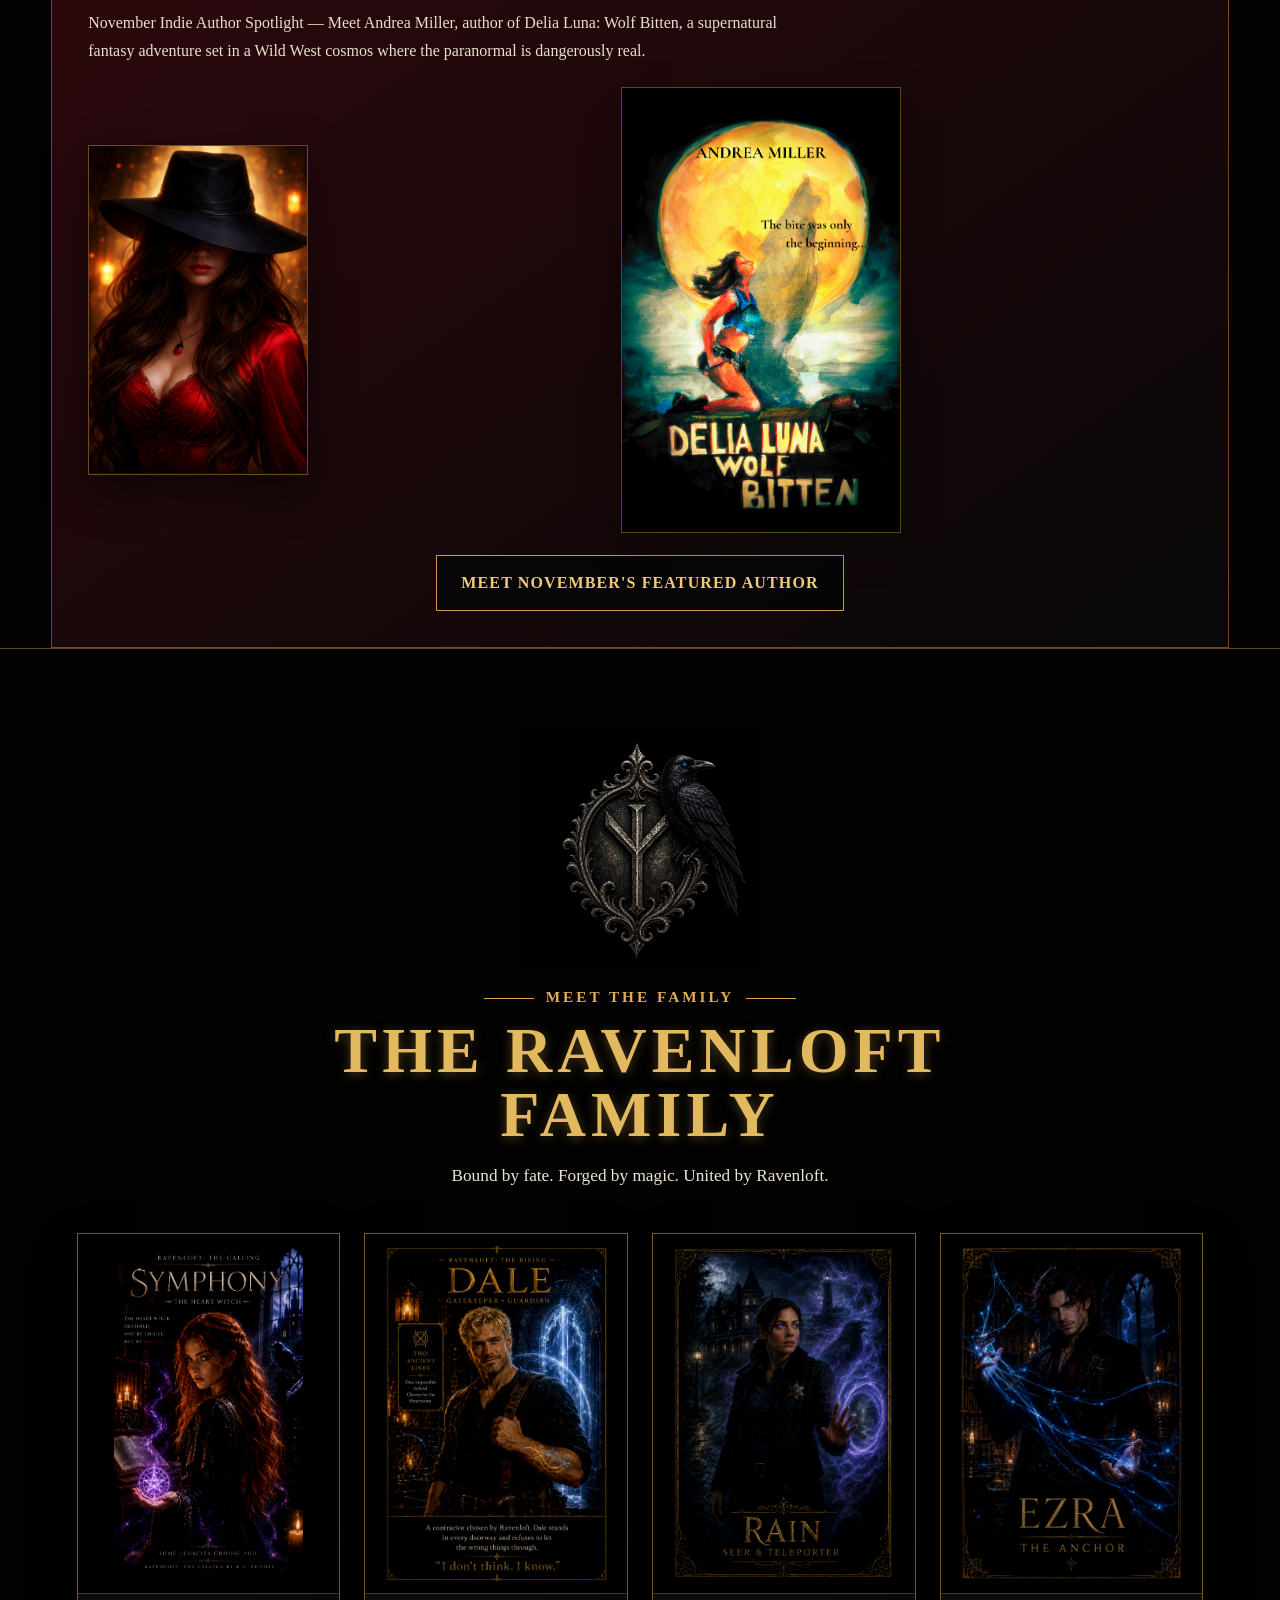
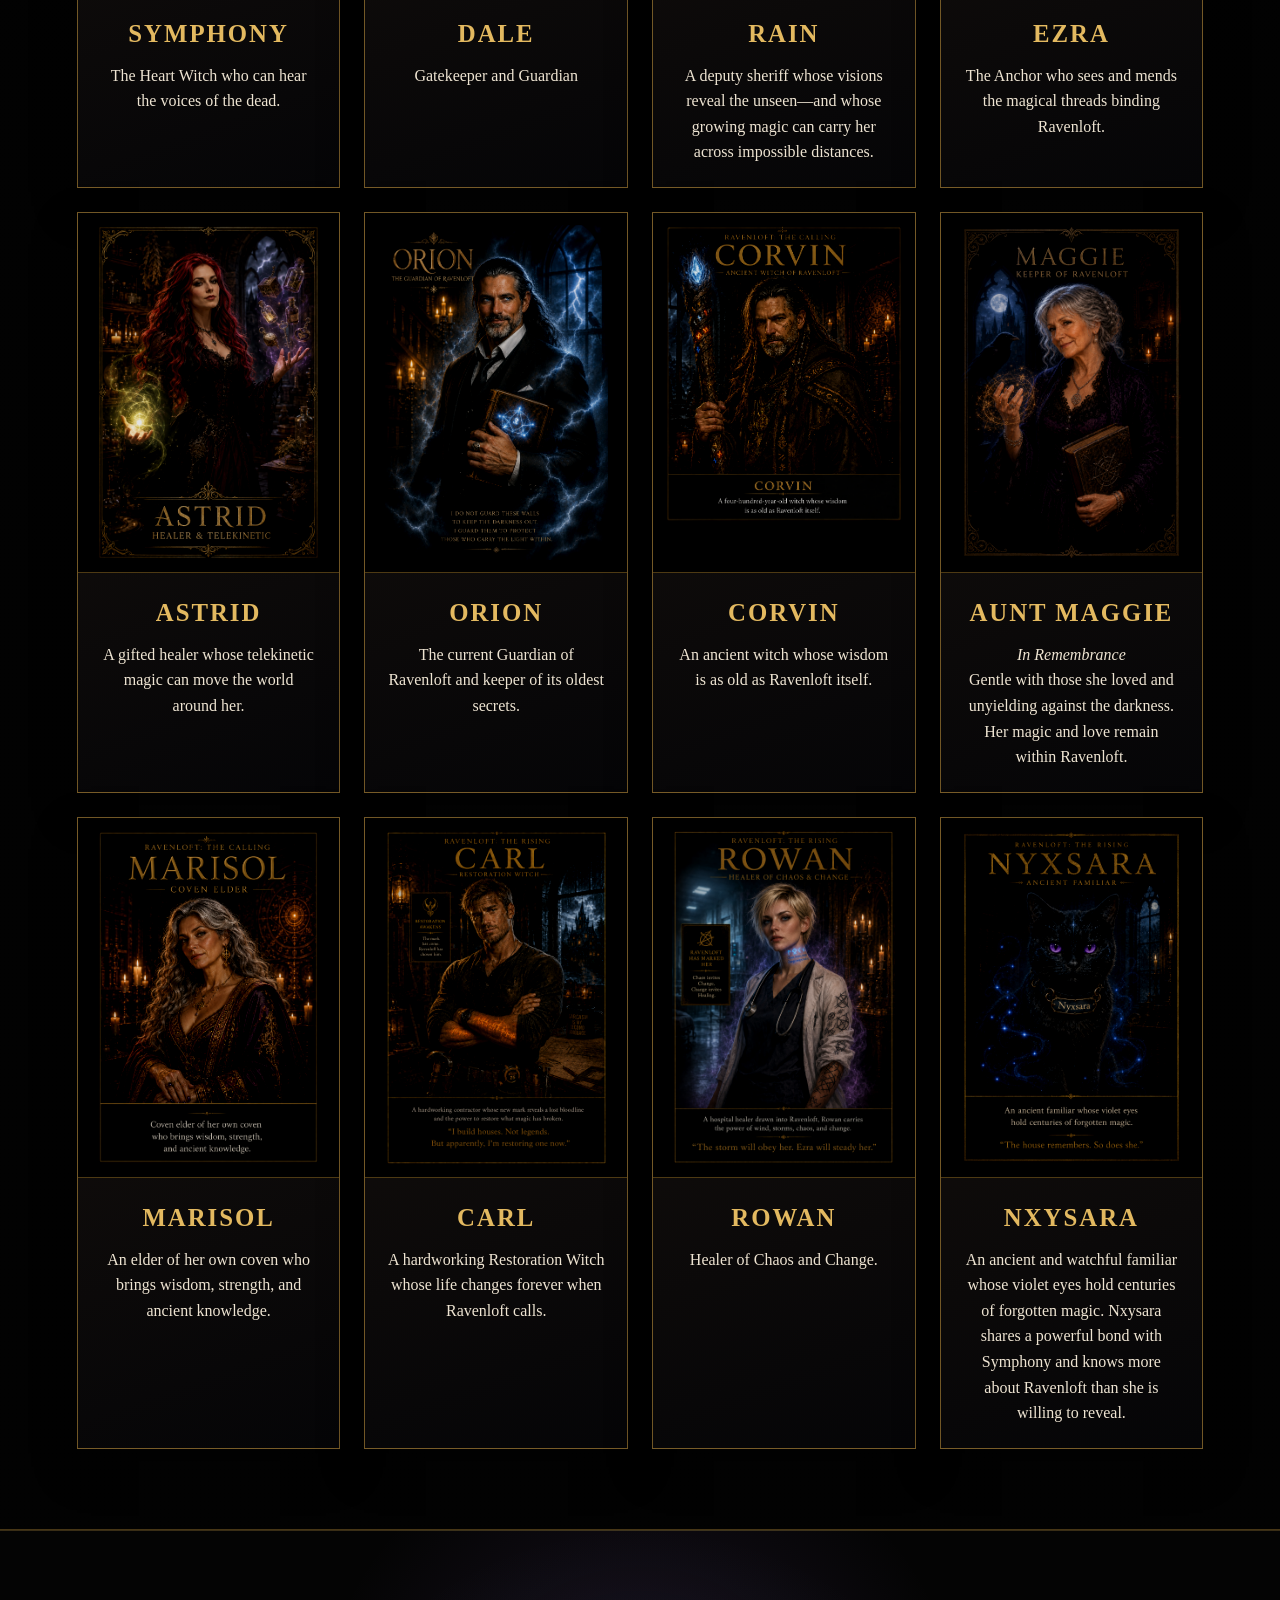
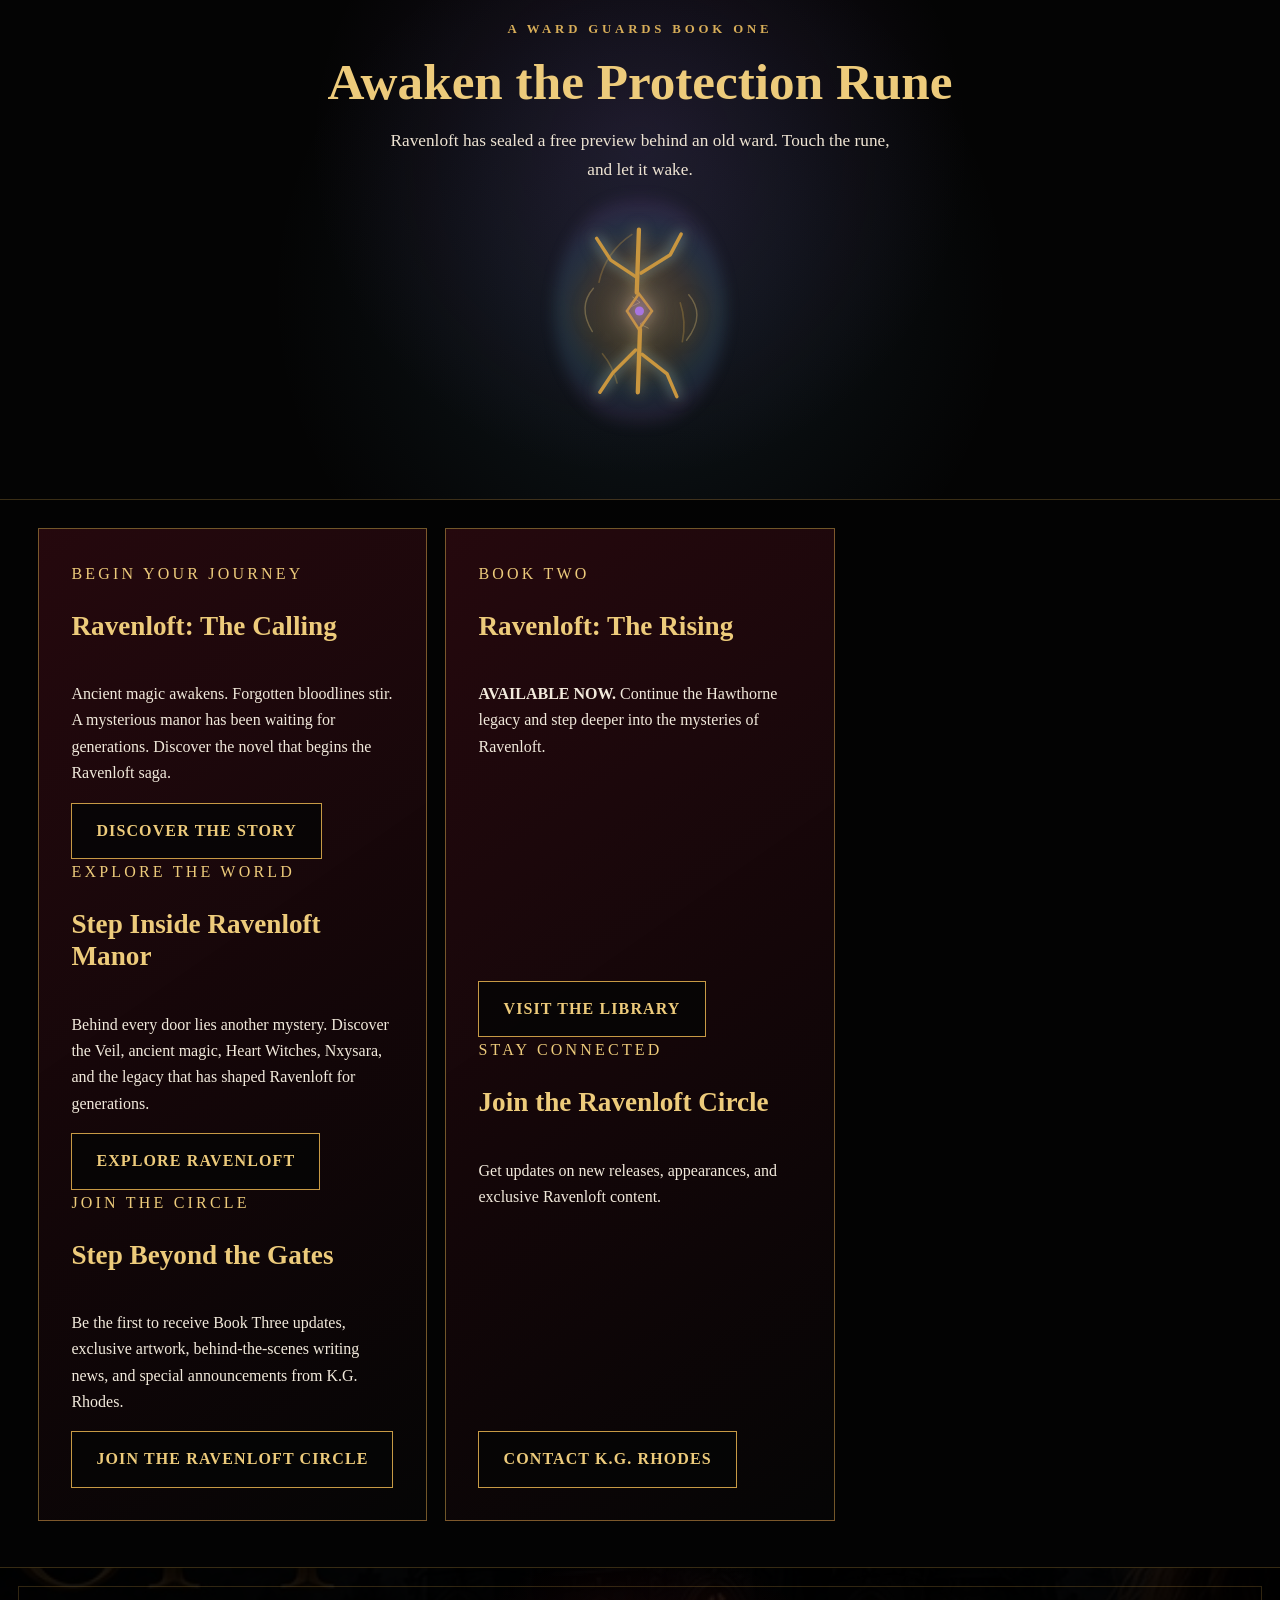
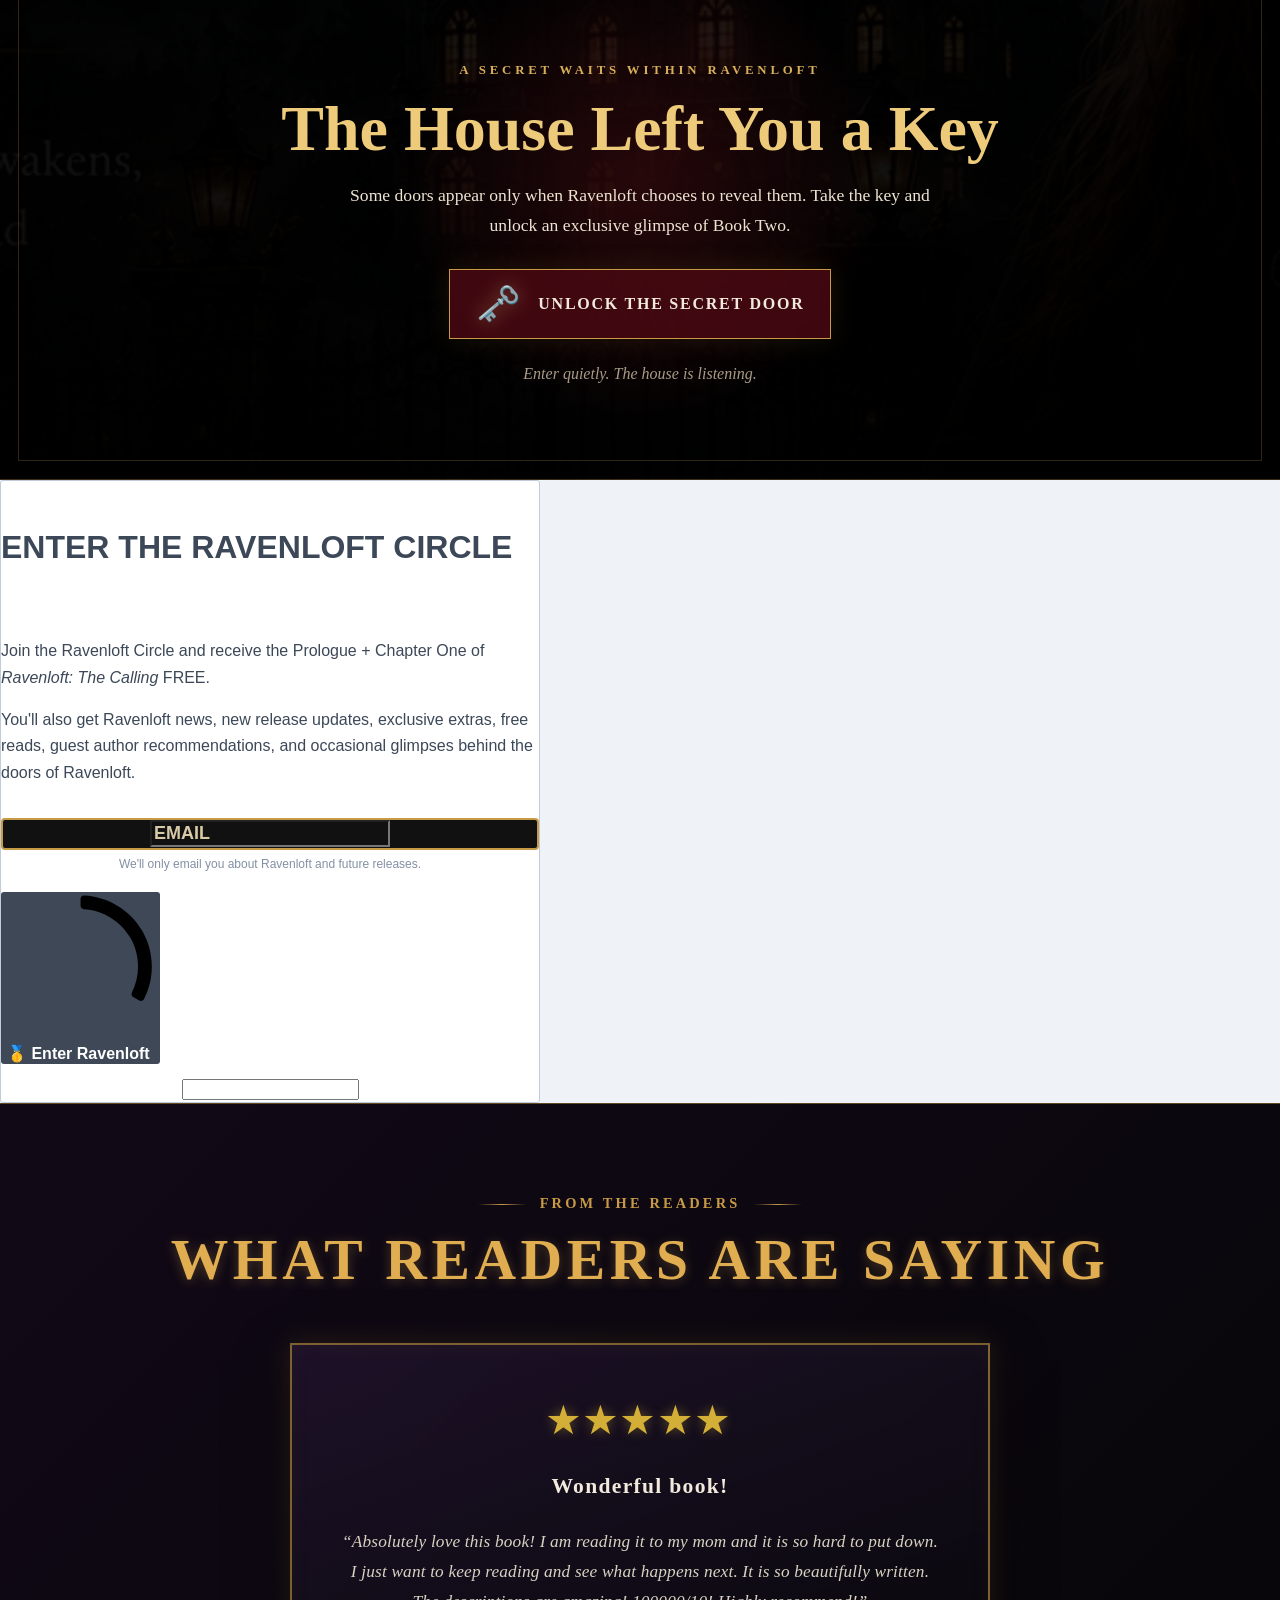
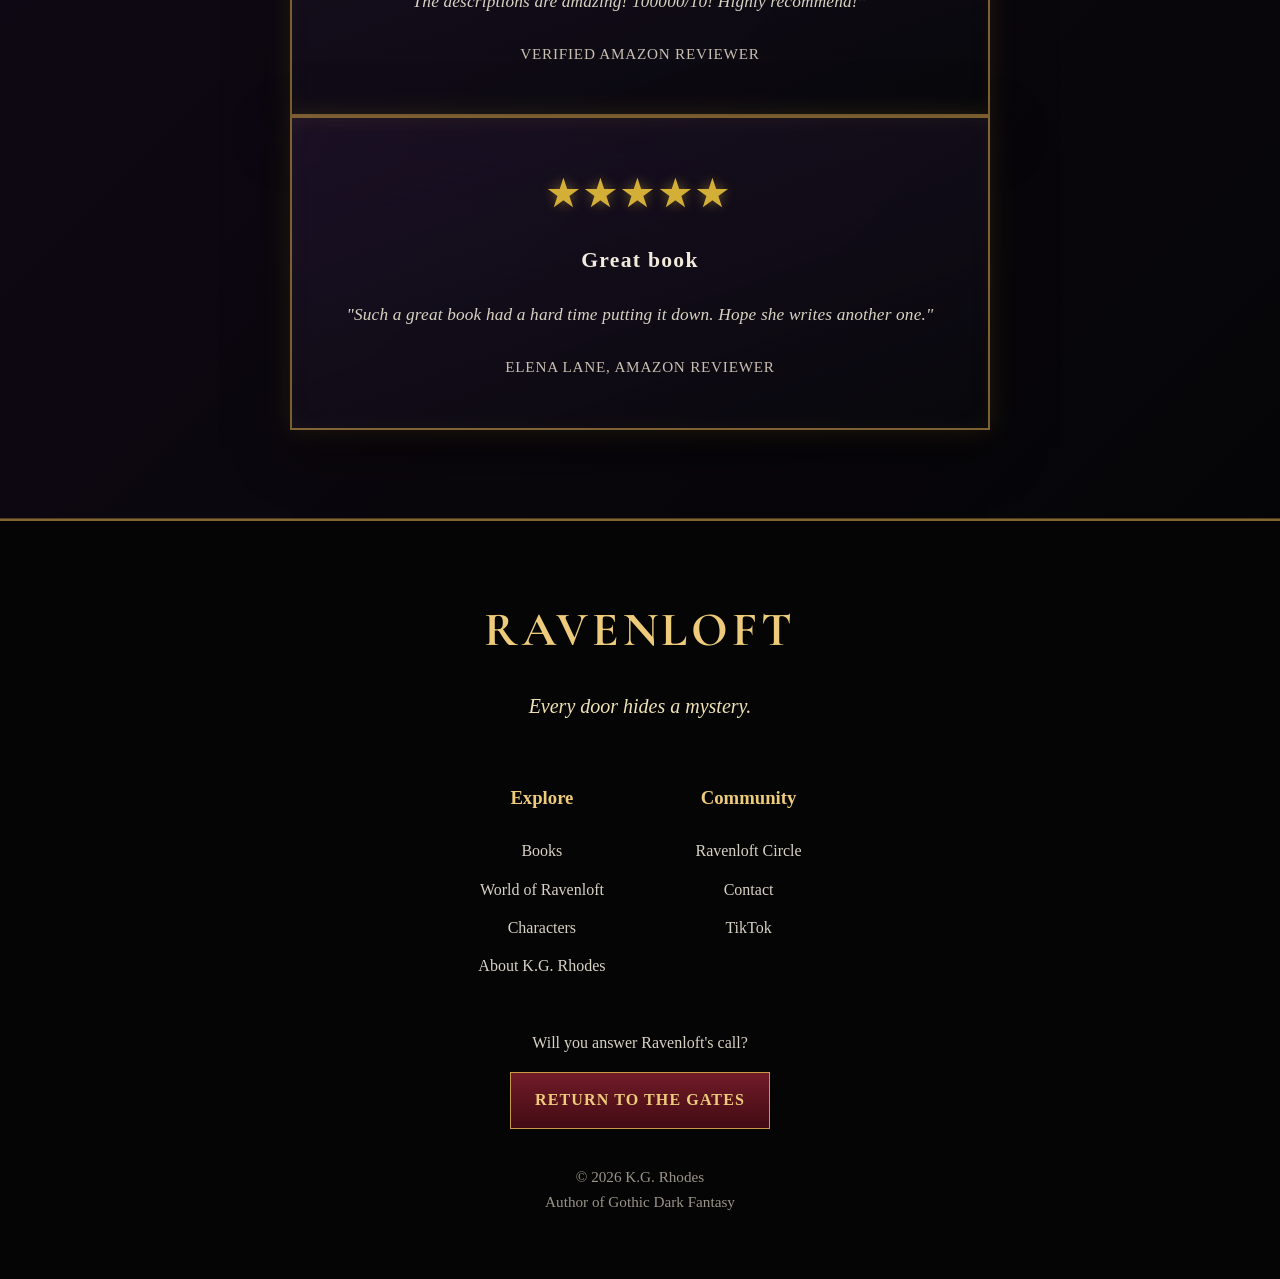
==== commit 80e05736: "Update November Indie Author Spotlight - Andrea Miller" ====
--- a/index.html
+++ b/index.html
@@ -506,16 +506,15 @@
       <div class="guest-preview-copy">
         <p class="guest-preview-eyebrow">Guests at Ravenloft</p>
         <h2 id="guest-preview-title">Monthly Indie Author Spotlight</h2>
-        <p class="guest-preview-feature">This Month’s Guest: Wayne A. Elderkin</p>
-        <p class="guest-preview-intro">Each month, Ravenloft opens its doors to an independent author from the BookTok and AuthorTok community. This month, we welcome Wayne A. Elderkin, author of <em>The Last Desposyni</em>, part of <em>The Book of Souls Saga</em>.</p>
-        <p class="guest-preview-bio">Wayne draws inspiration from a lifelong love of stories, rock &amp; roll, metal, grunge, and films spanning horror, supernatural thrillers, action epics, and comedies.</p>
-        <div class="guest-preview-media wayne-manor-media">
-          <img class="guest-preview-author" src="images/Wayne%20Author%20Photo.jpeg" alt="Portrait of Wayne A. Elderkin">
-          <div class="guest-preview-covers" aria-label="Featured book by Wayne A. Elderkin" style="grid-template-columns: minmax(0, 1fr);">
-            <img class="wayne-manor-book-cover" src="images/Book%20One%20Book%20Cover%20Art.jpeg" alt="The Last Desposyni cover by Wayne A. Elderkin">
+        <p class="guest-preview-feature">November 2026 Indie Author Spotlight: Andrea Miller</p>
+        <p class="guest-preview-intro">November Indie Author Spotlight — Meet Andrea Miller, author of Delia Luna: Wolf Bitten, a supernatural fantasy adventure set in a Wild West cosmos where the paranormal is dangerously real.</p>
+        <div class="guest-preview-media" style="justify-items: center;">
+          <img class="guest-preview-author" src="images/Andrea%20Miller%20Avatar%20B%20Red%20Picasa.jpg" alt="Portrait of Andrea Miller">
+          <div class="guest-preview-covers" aria-label="Featured book by Andrea Miller" style="grid-template-columns: minmax(0, 1fr); justify-items: center;">
+            <img src="images/Delia%20Luna%20Cover%20ebook%20PNG.png" alt="Delia Luna: Wolf Bitten cover by Andrea Miller" style="width: 280px; max-width: 100%; height: auto; aspect-ratio: auto; object-fit: contain;">
           </div>
         </div>
-        <a class="repair-button alt wayne-manor-cta" href="guests.html#wayne-a-elderkin">Meet Wayne</a>
+        <a class="repair-button alt" href="guests.html#andrea-miller" style="display: block; width: fit-content; margin: 22px auto 0;">Meet November's Featured Author</a>
       </div>
     </div>
   </section>
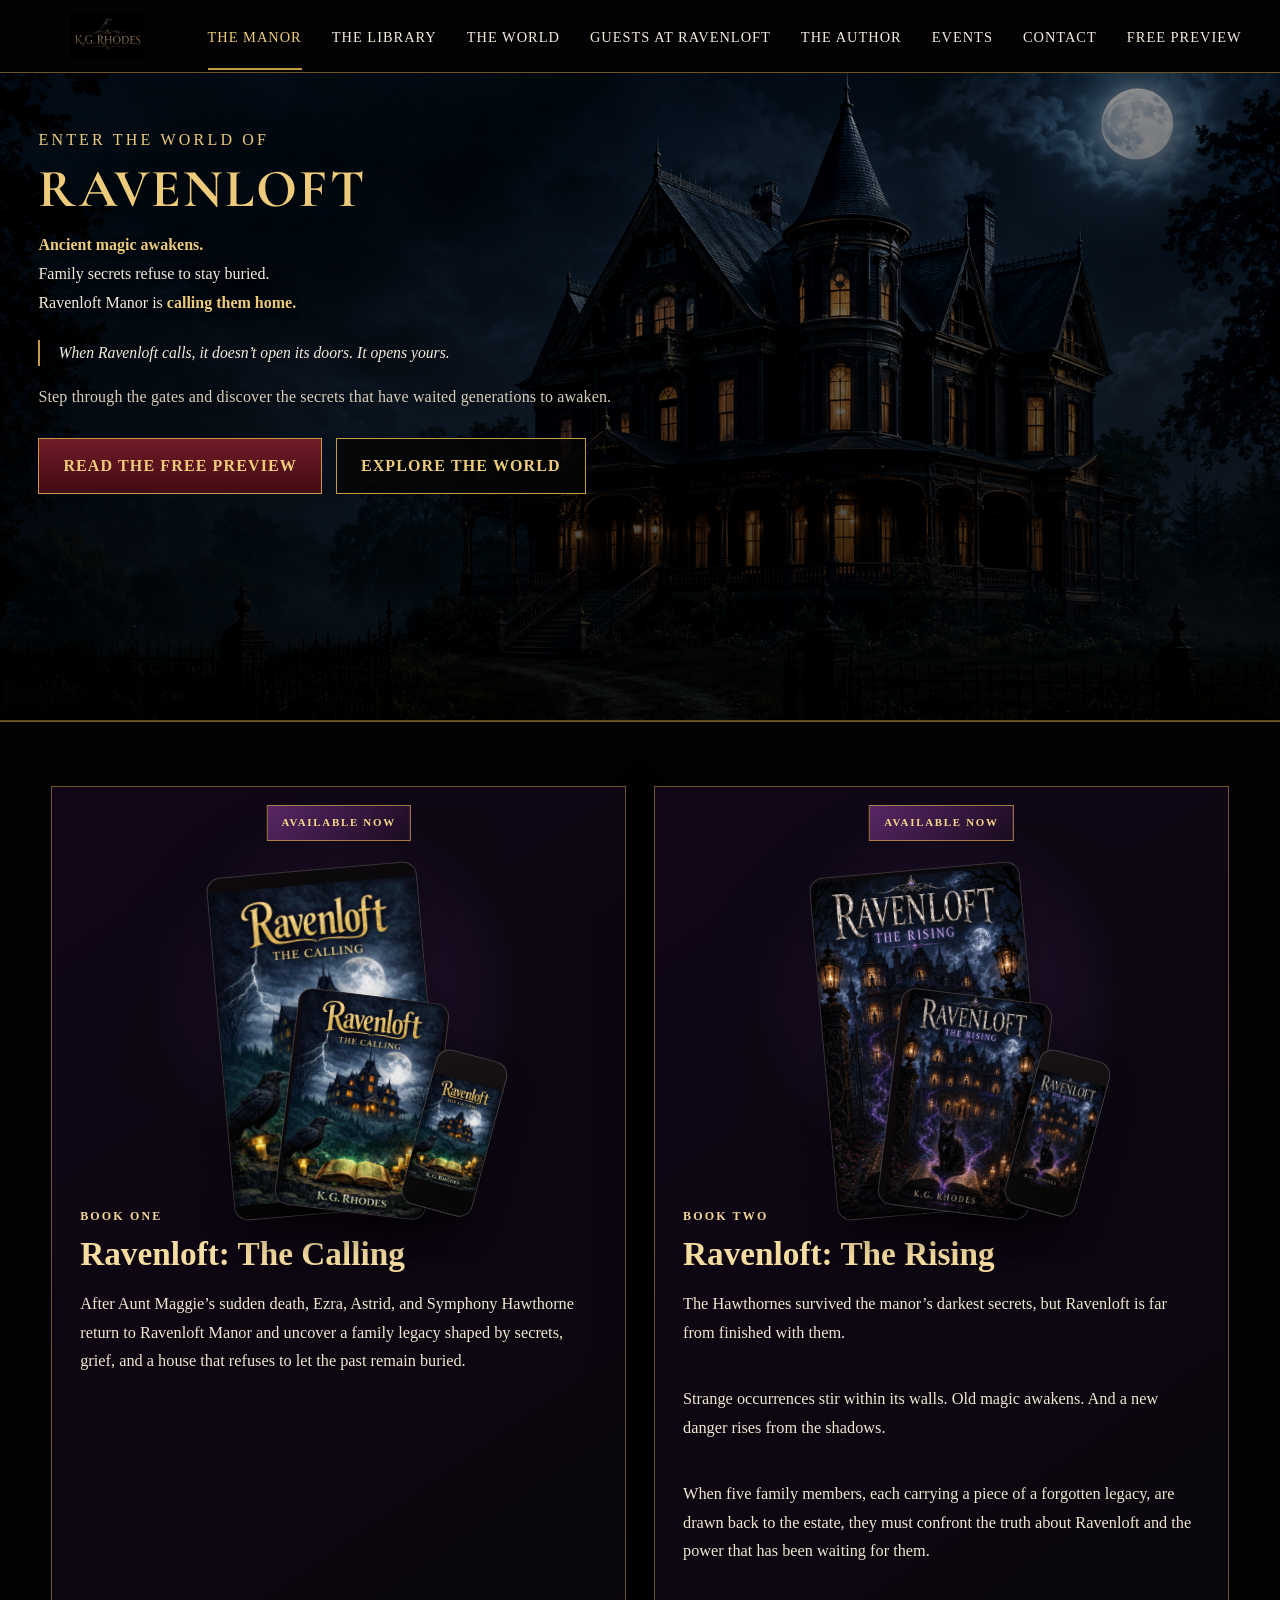
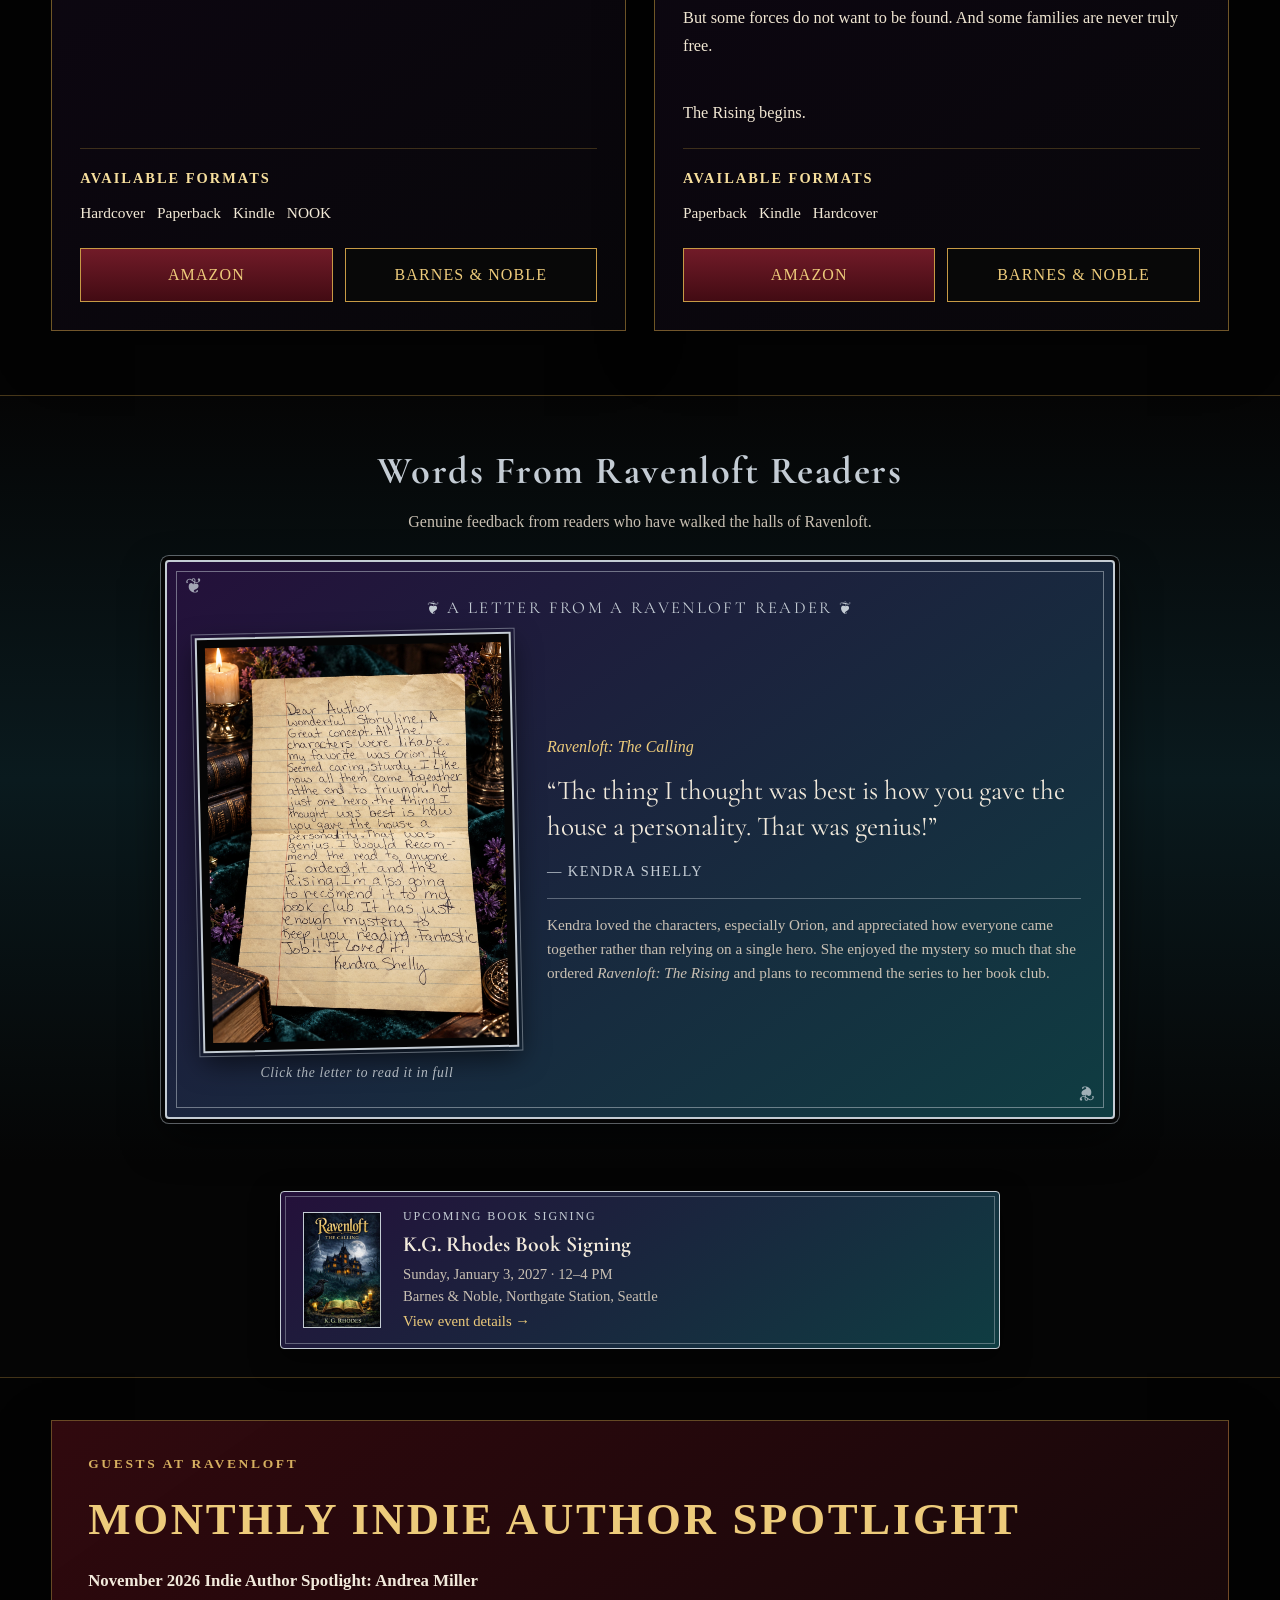
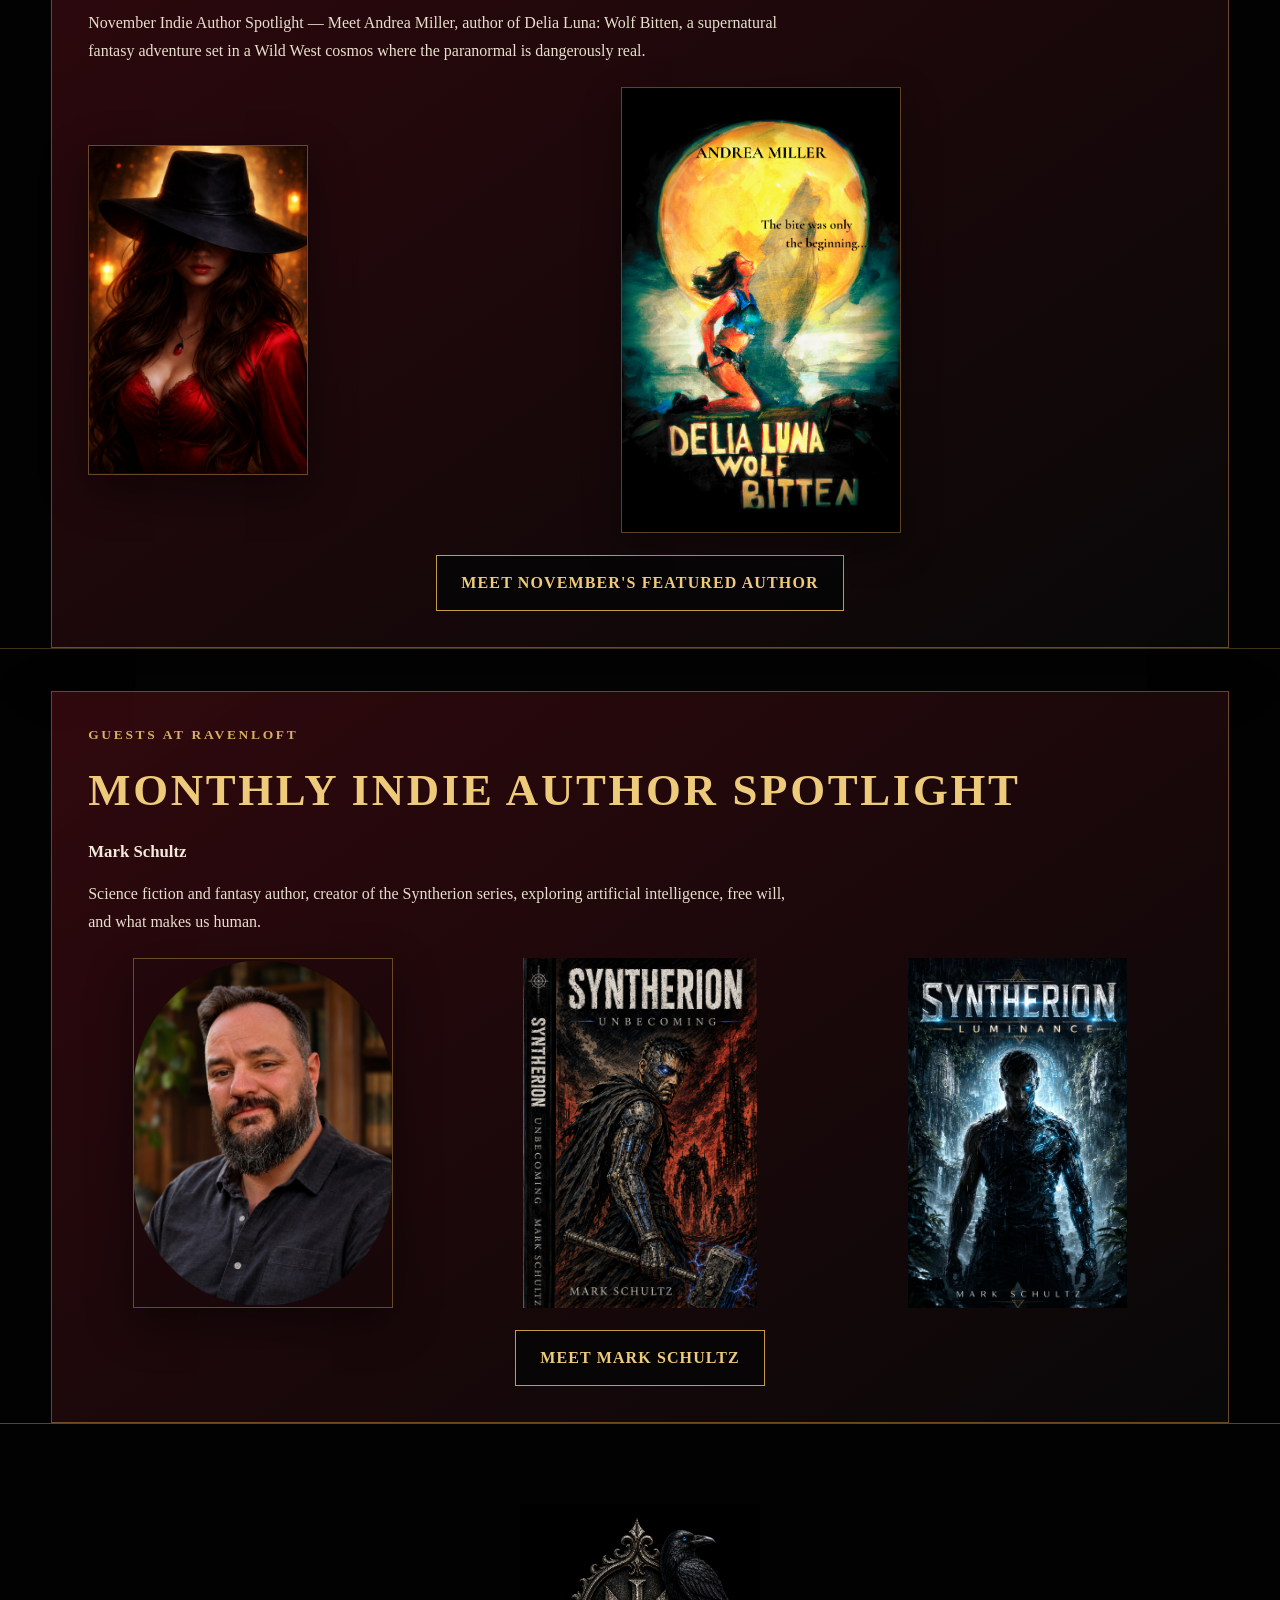
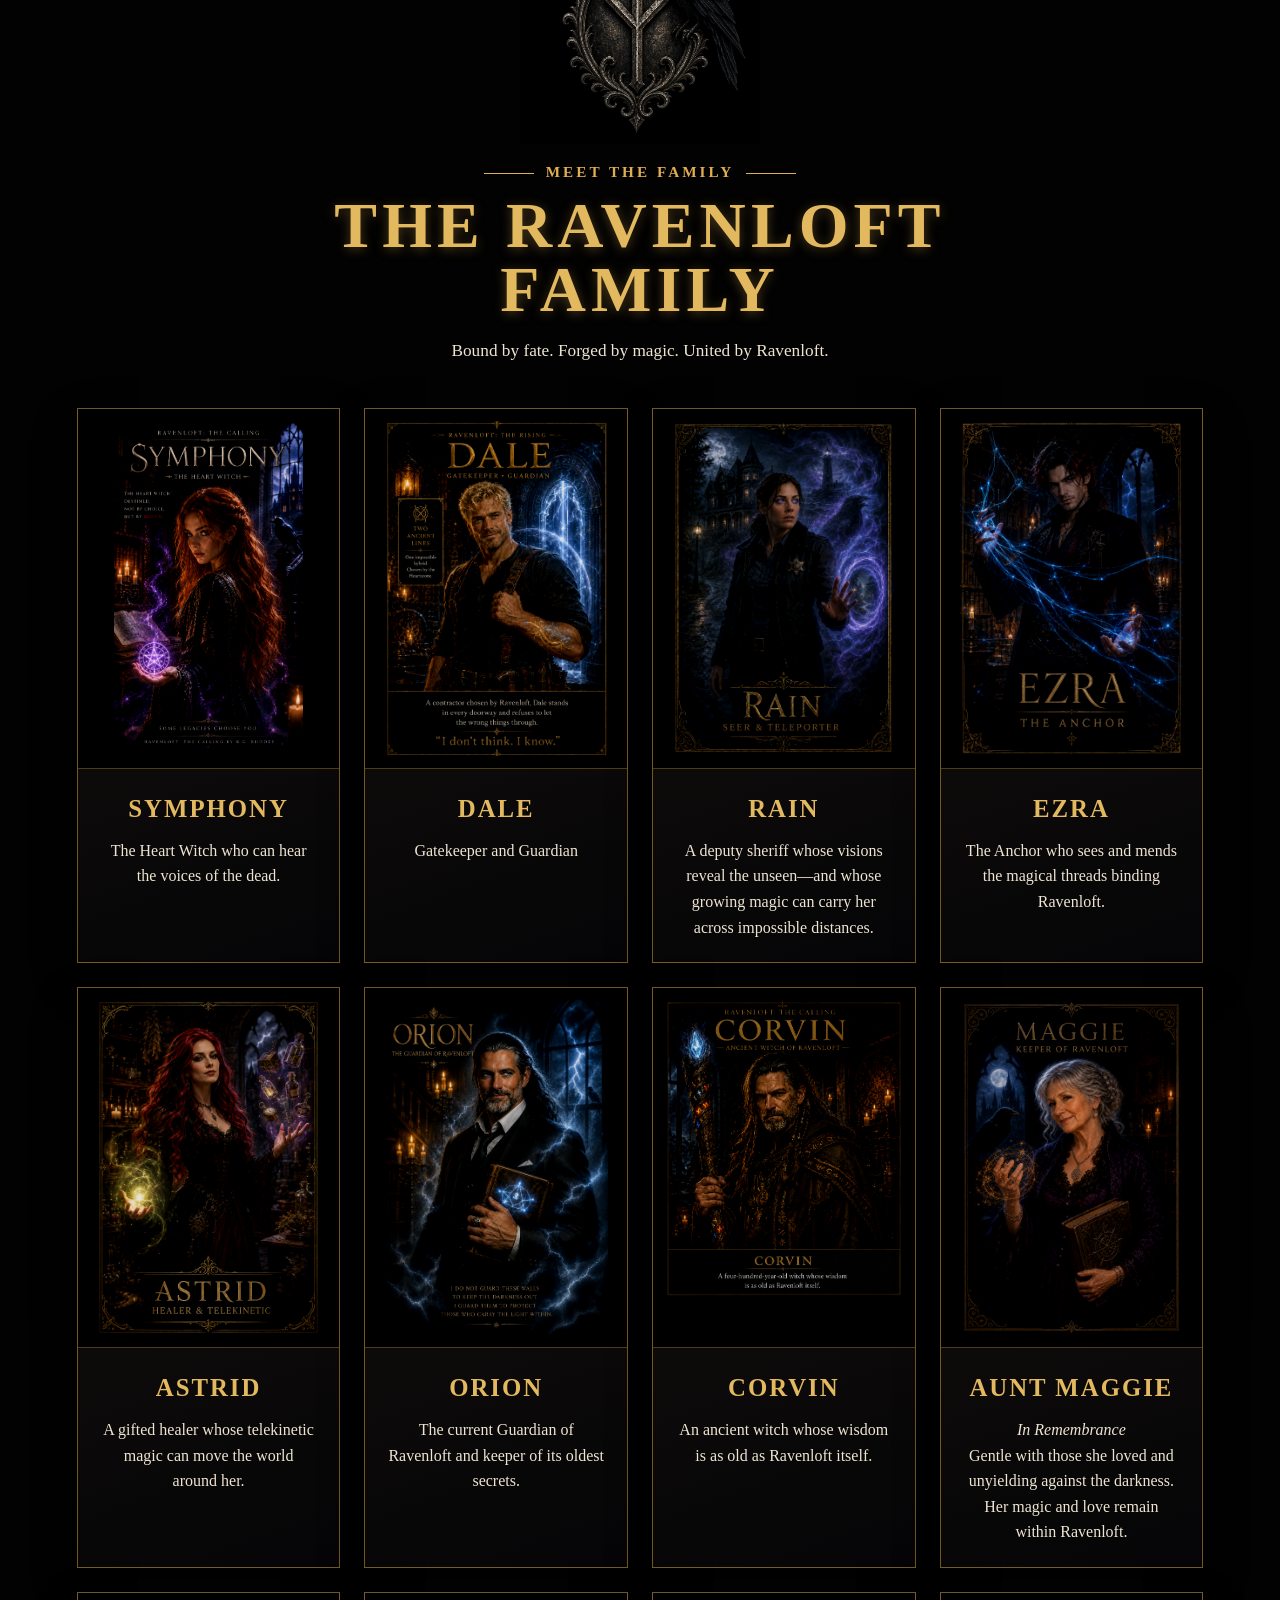
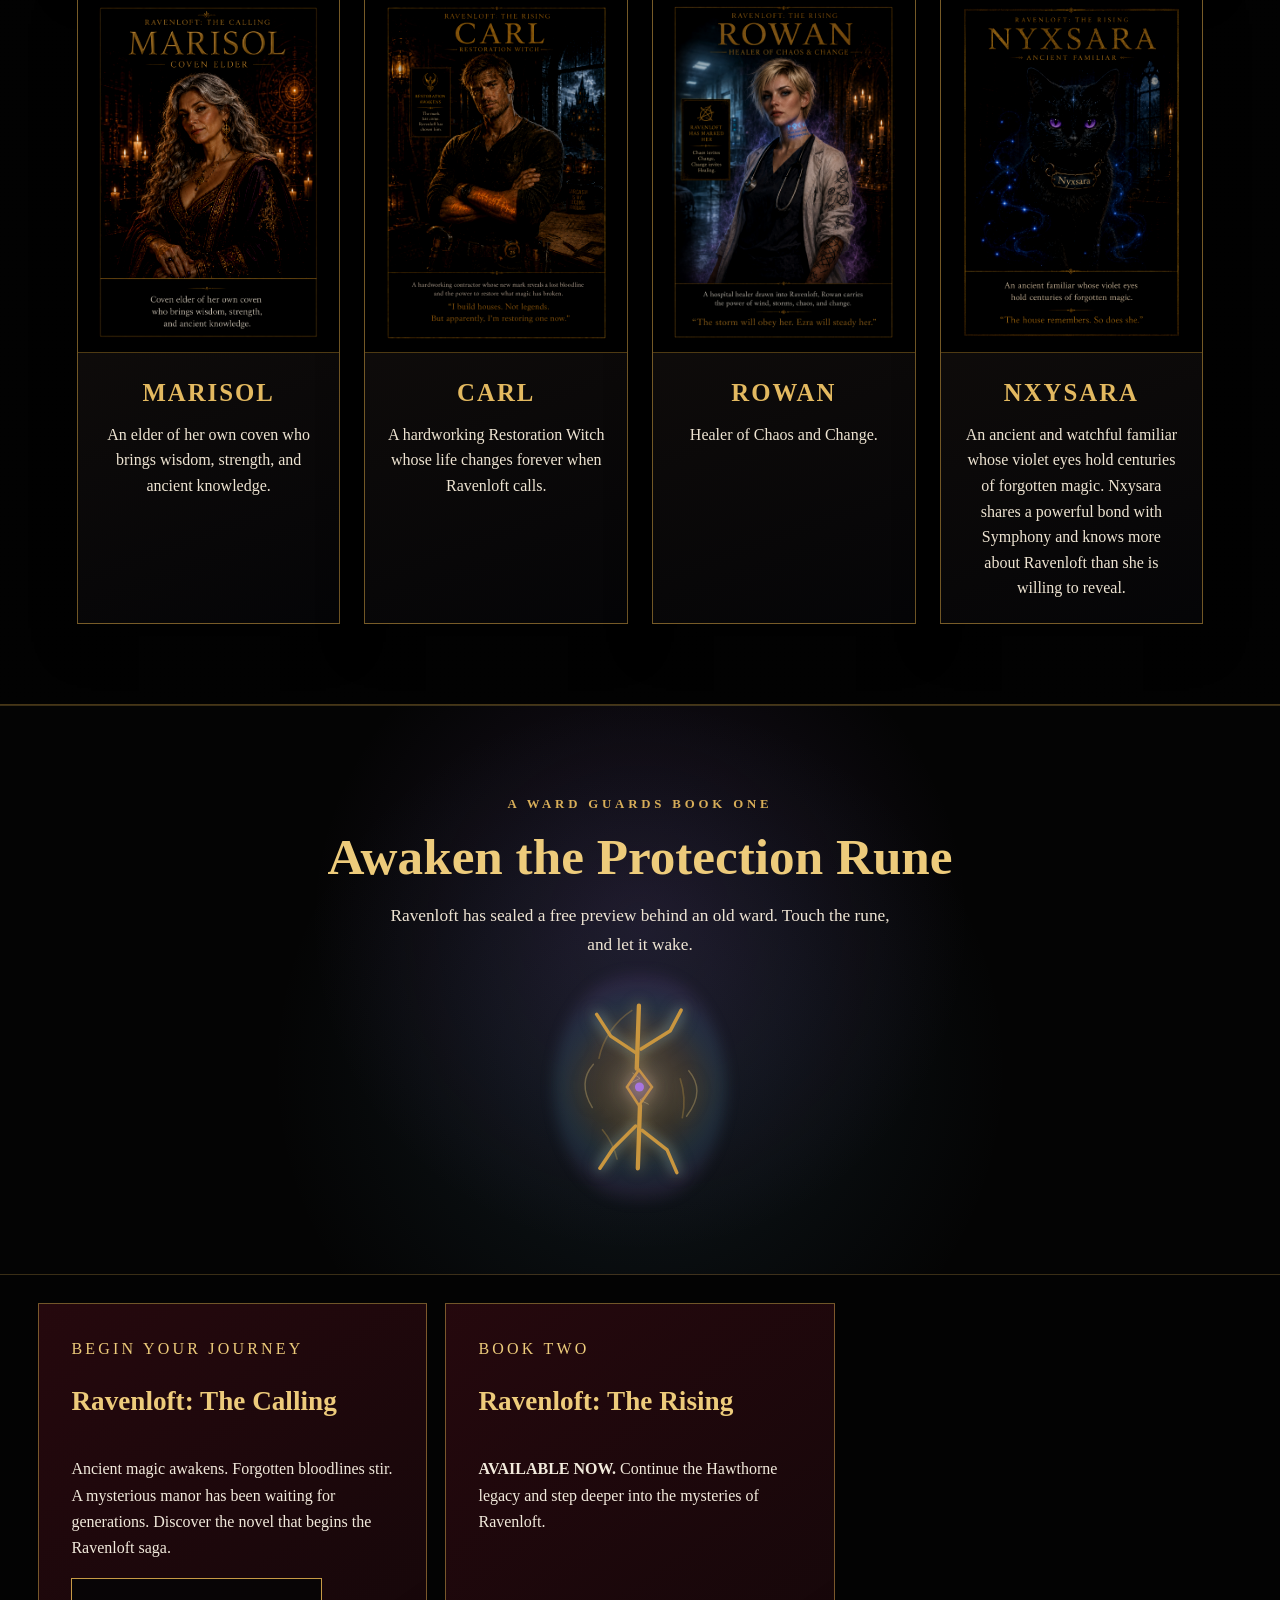
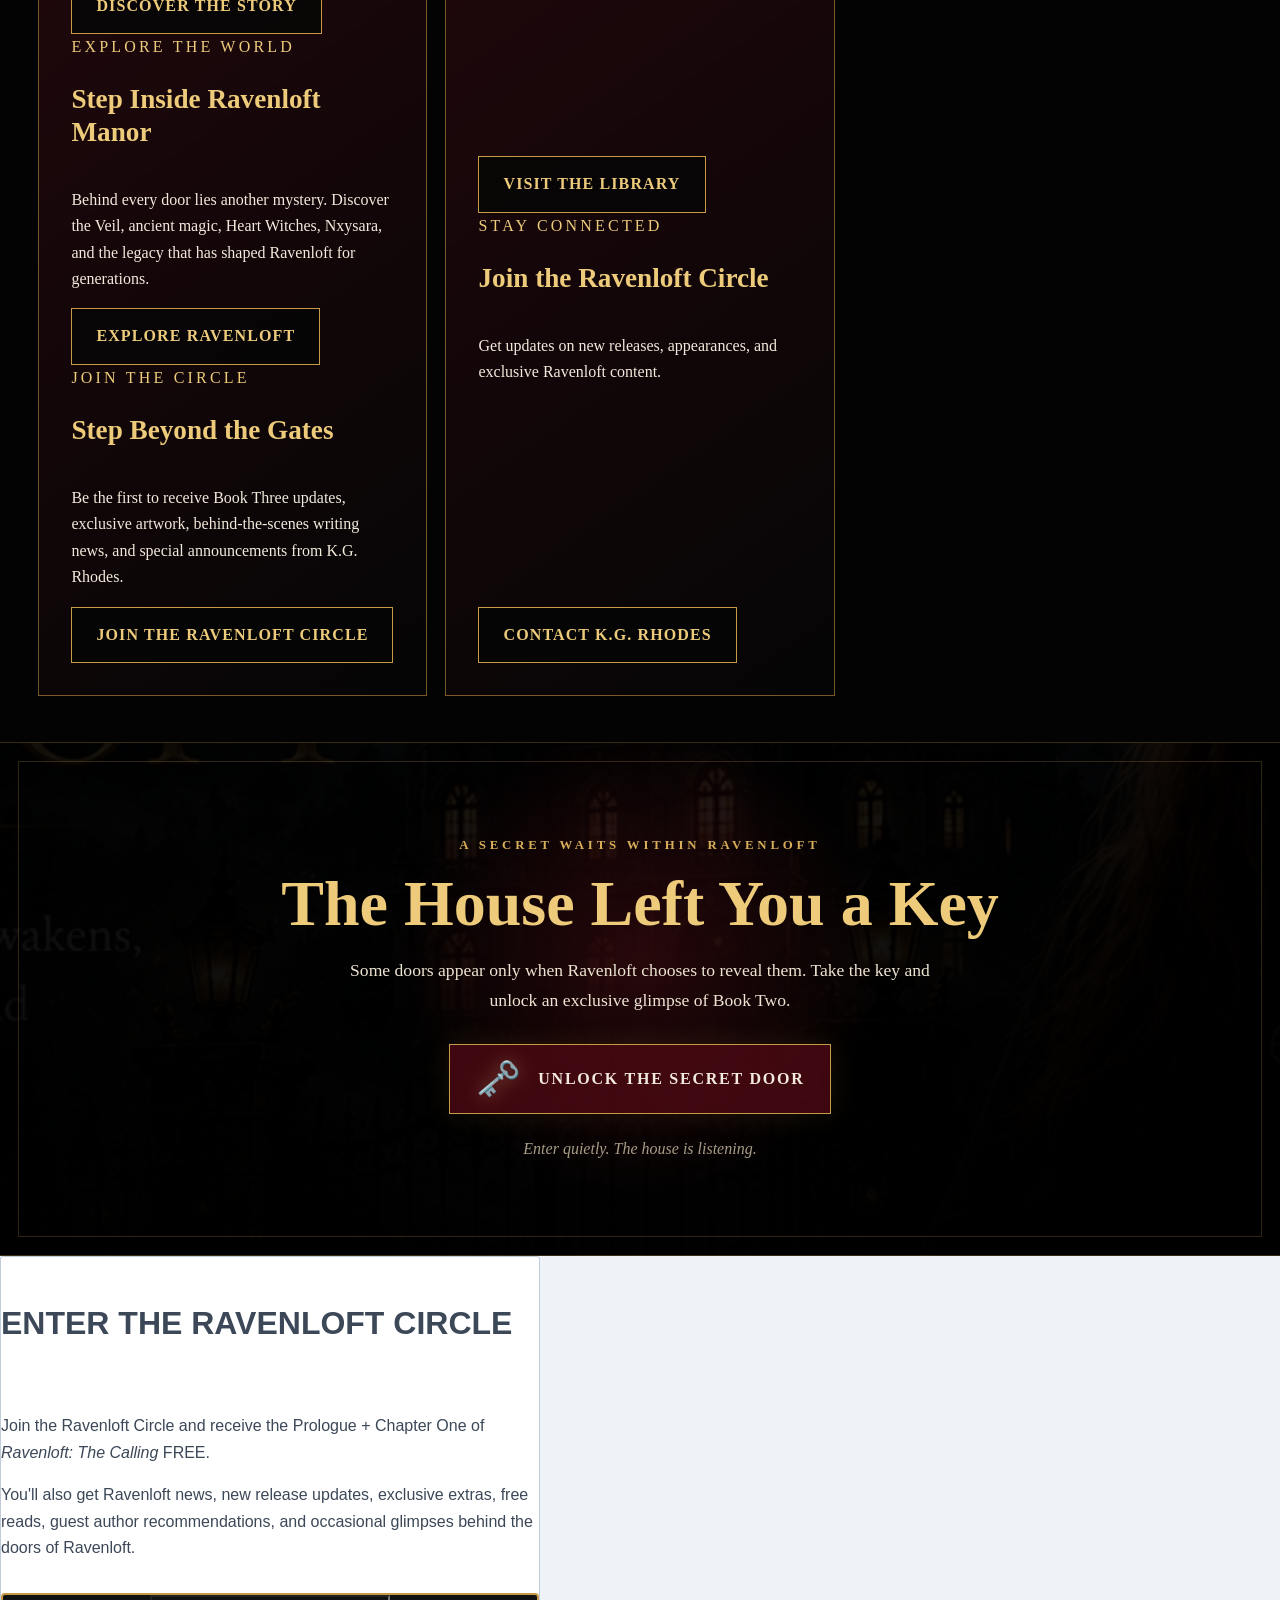
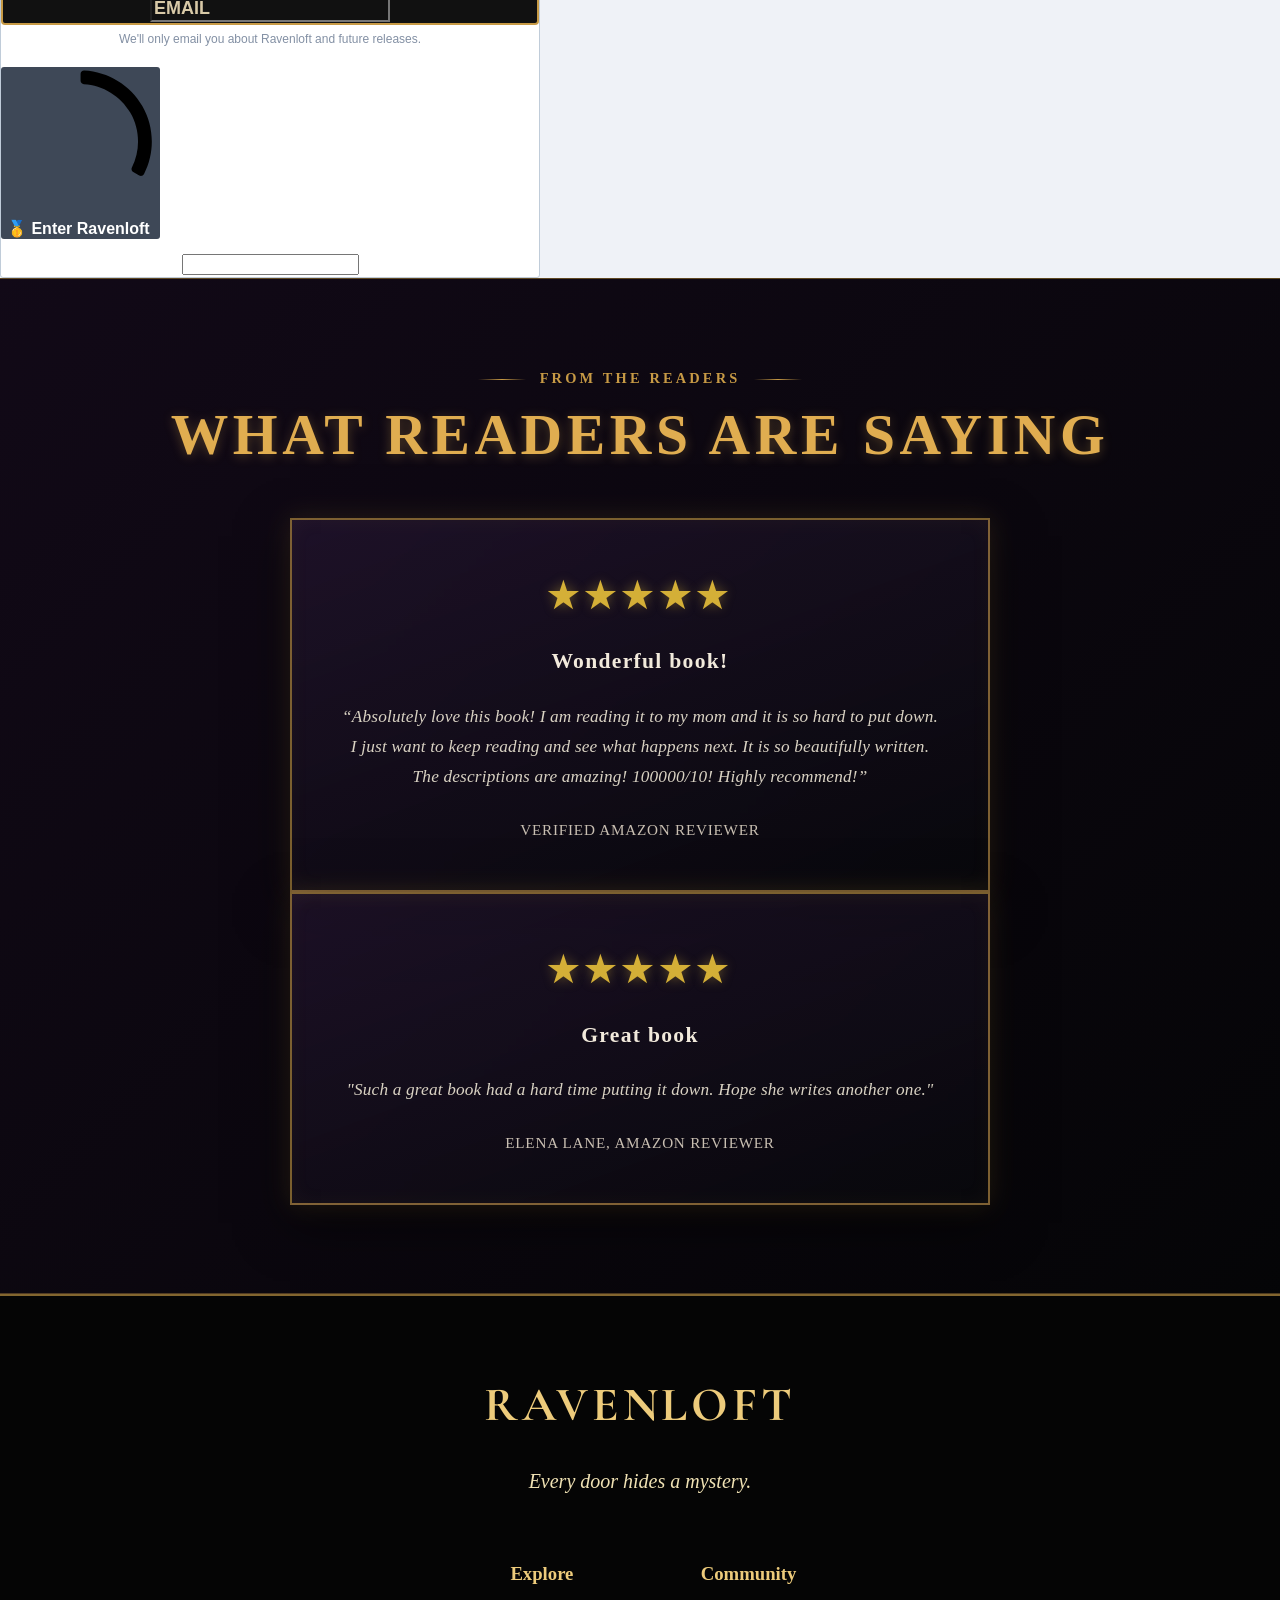
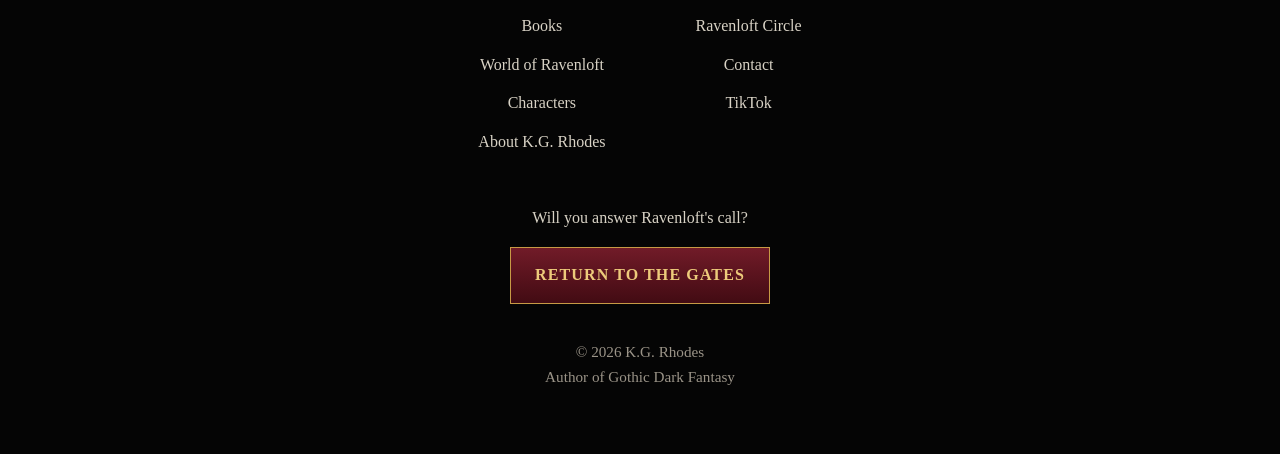
==== commit e381c6dd: "Add Mark Schultz to Indie Author Spotlight Co-authored-by: Copilot <223556219+Copilot@users.noreply." ====
--- a/index.html
+++ b/index.html
@@ -519,6 +519,23 @@
     </div>
   </section>
 
+  <section class="guest-preview guest-preview-mark" aria-labelledby="mark-preview-title">
+    <div class="container guest-preview-inner">
+      <div class="guest-preview-copy">
+        <p class="guest-preview-eyebrow">Guests at Ravenloft</p>
+        <h2 id="mark-preview-title">Monthly Indie Author Spotlight</h2>
+        <p class="guest-preview-feature">Mark Schultz</p>
+        <p class="guest-preview-intro">Science fiction and fantasy author, creator of the Syntherion series, exploring artificial intelligence, free will, and what makes us human.</p>
+        <div class="guest-preview-media">
+          <img class="guest-preview-author" src="images/Mark%20Schultz.png" alt="Portrait of Mark Schultz">
+          <img class="guest-preview-book-cover" src="images/Mark%20Book%20cover%201.png" alt="Syntherion: Unbecoming, Book 1, cover by Mark Schultz">
+          <img class="guest-preview-book-cover" src="images/Mark%20book%20cover%202.jpg" alt="Syntherion: Luminance, Book 3, cover by Mark Schultz">
+        </div>
+        <a class="repair-button alt" href="guests.html#mark-schultz" style="display: block; width: fit-content; margin: 22px auto 0;">Meet Mark Schultz</a>
+      </div>
+    </div>
+  </section>
+
 <section class="character-section">
   <div class="character-heading">
     <div class="family-crest">
--- a/assets/styles.css
+++ b/assets/styles.css
@@ -476,6 +476,21 @@
   align-items: center;
 }
 
+.guest-preview-mark .guest-preview-media {
+  grid-template-columns: repeat(3, minmax(0, 1fr));
+  gap: clamp(14px, 2.4vw, 28px);
+  justify-items: center;
+}
+
+.guest-preview-mark .guest-preview-author,
+.guest-preview-mark .guest-preview-book-cover {
+  width: 100%;
+  max-width: 260px;
+  height: clamp(240px, 30vw, 350px);
+  aspect-ratio: auto;
+  object-fit: contain;
+}
+
 .guest-preview-media.wayne-manor-media {
   grid-template-columns: 220px 280px;
   justify-content: center;
@@ -604,6 +619,31 @@
   aspect-ratio: auto;
   margin: 0 auto 14px;
   object-fit: contain;
+}
+
+.guest-feature-mark .guest-mark-bio h3 {
+  margin: 0 0 12px;
+  color: #edcb7b;
+  font-family: "Cormorant Garamond", Georgia, serif;
+  font-size: 1.5rem;
+}
+
+.guest-feature-mark .guest-mark-bio p {
+  margin: 0 0 14px;
+  color: #e9ddca;
+  font-size: 0.98rem;
+  line-height: 1.75;
+}
+
+.guest-feature-mark .guest-covers {
+  align-items: start;
+}
+
+.guest-feature-mark .guest-cover-card img {
+  height: auto;
+  aspect-ratio: auto;
+  object-fit: contain;
+  background: rgba(0, 0, 0, 0.35);
 }
 
 .guest-feature-copy {
@@ -1332,6 +1372,21 @@
     object-position: center center;
   }
 
+  .guest-preview-mark .guest-preview-media {
+    grid-template-columns: repeat(2, minmax(0, 1fr));
+    gap: 16px;
+  }
+
+  .guest-preview-mark .guest-preview-author {
+    grid-column: 1 / -1;
+    width: 68%;
+    height: 260px;
+  }
+
+  .guest-preview-mark .guest-preview-book-cover {
+    height: clamp(190px, 58vw, 280px);
+  }
+
   .guest-preview-covers {
     grid-template-columns: repeat(2, minmax(0, 1fr));
   }
@@ -1346,6 +1401,16 @@
     padding: 22px;
   }
 
+  .guest-feature-mark .guest-covers {
+    grid-template-columns: minmax(0, 1fr);
+  }
+
+  .guest-feature-mark .guest-cover-card img {
+    width: 280px;
+    max-width: 100%;
+    margin-inline: auto;
+  }
+
   .guest-button-stack {
     flex-direction: column;
   }
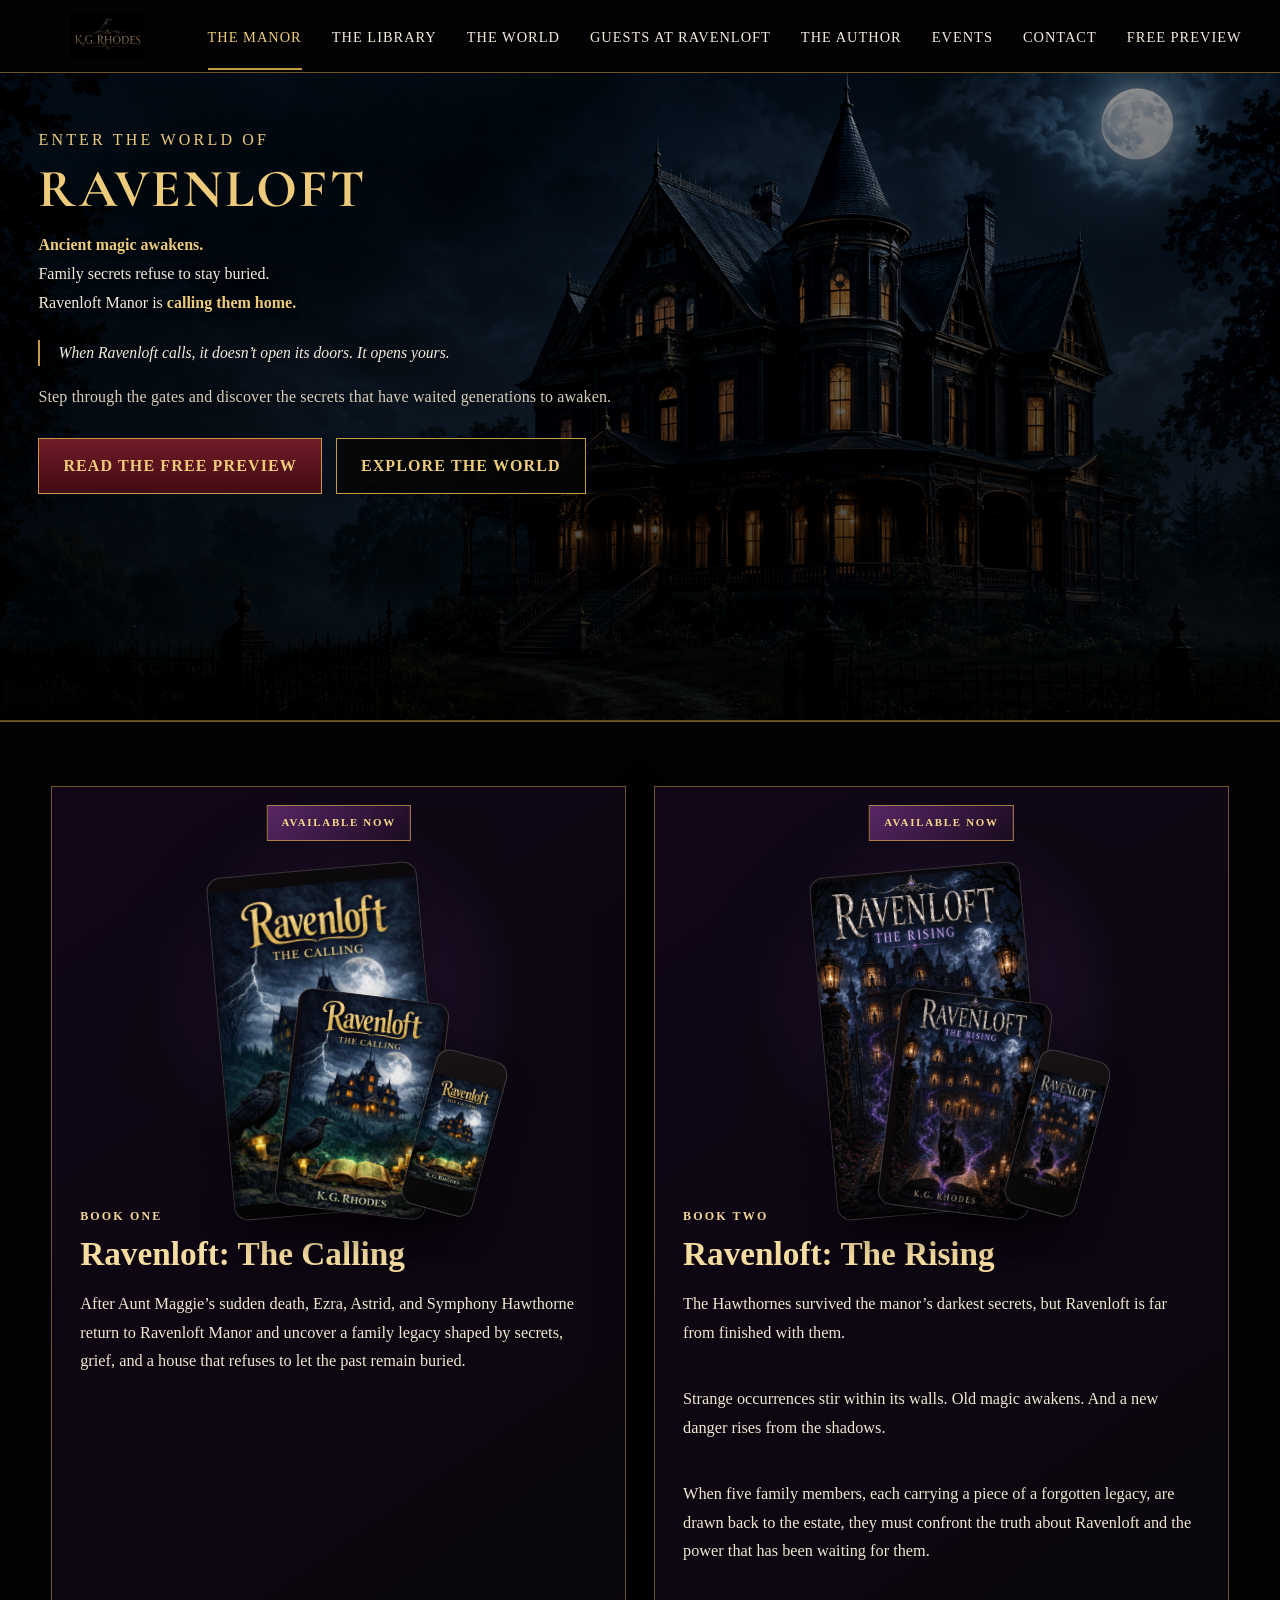
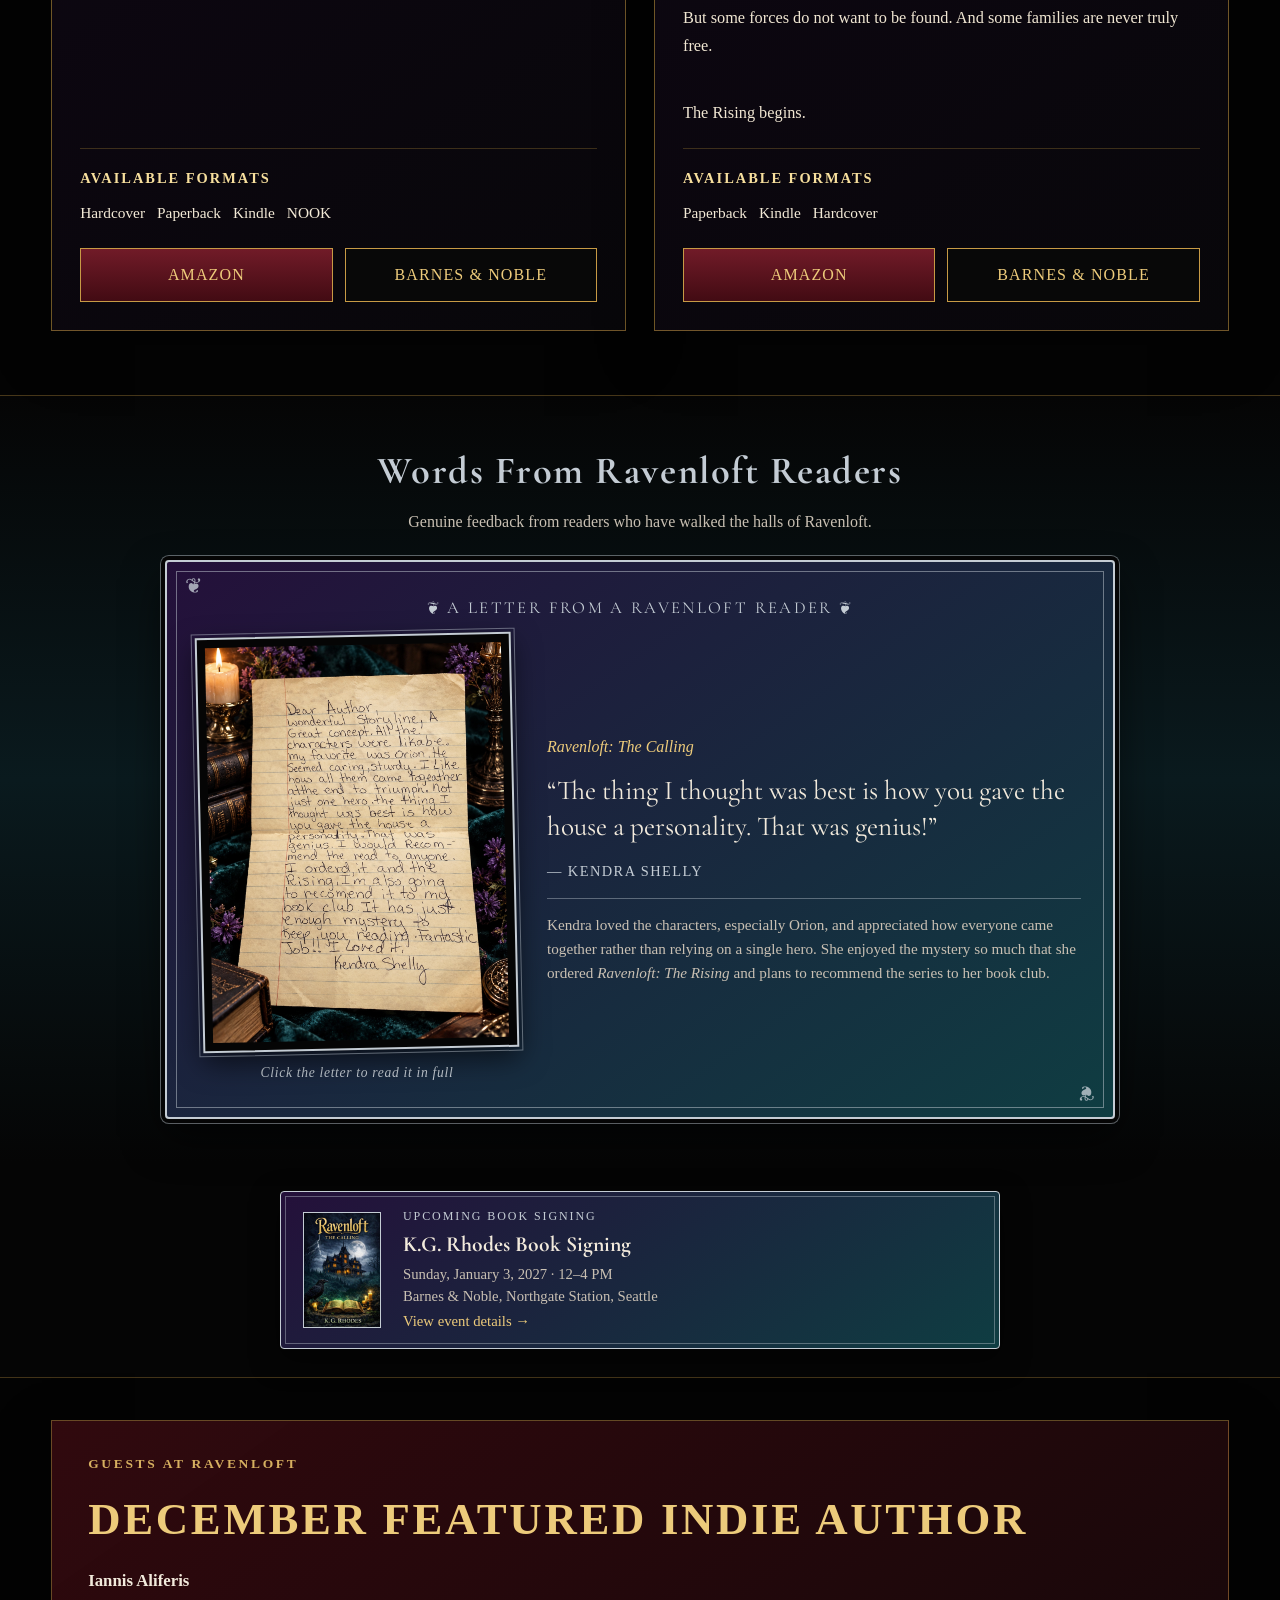
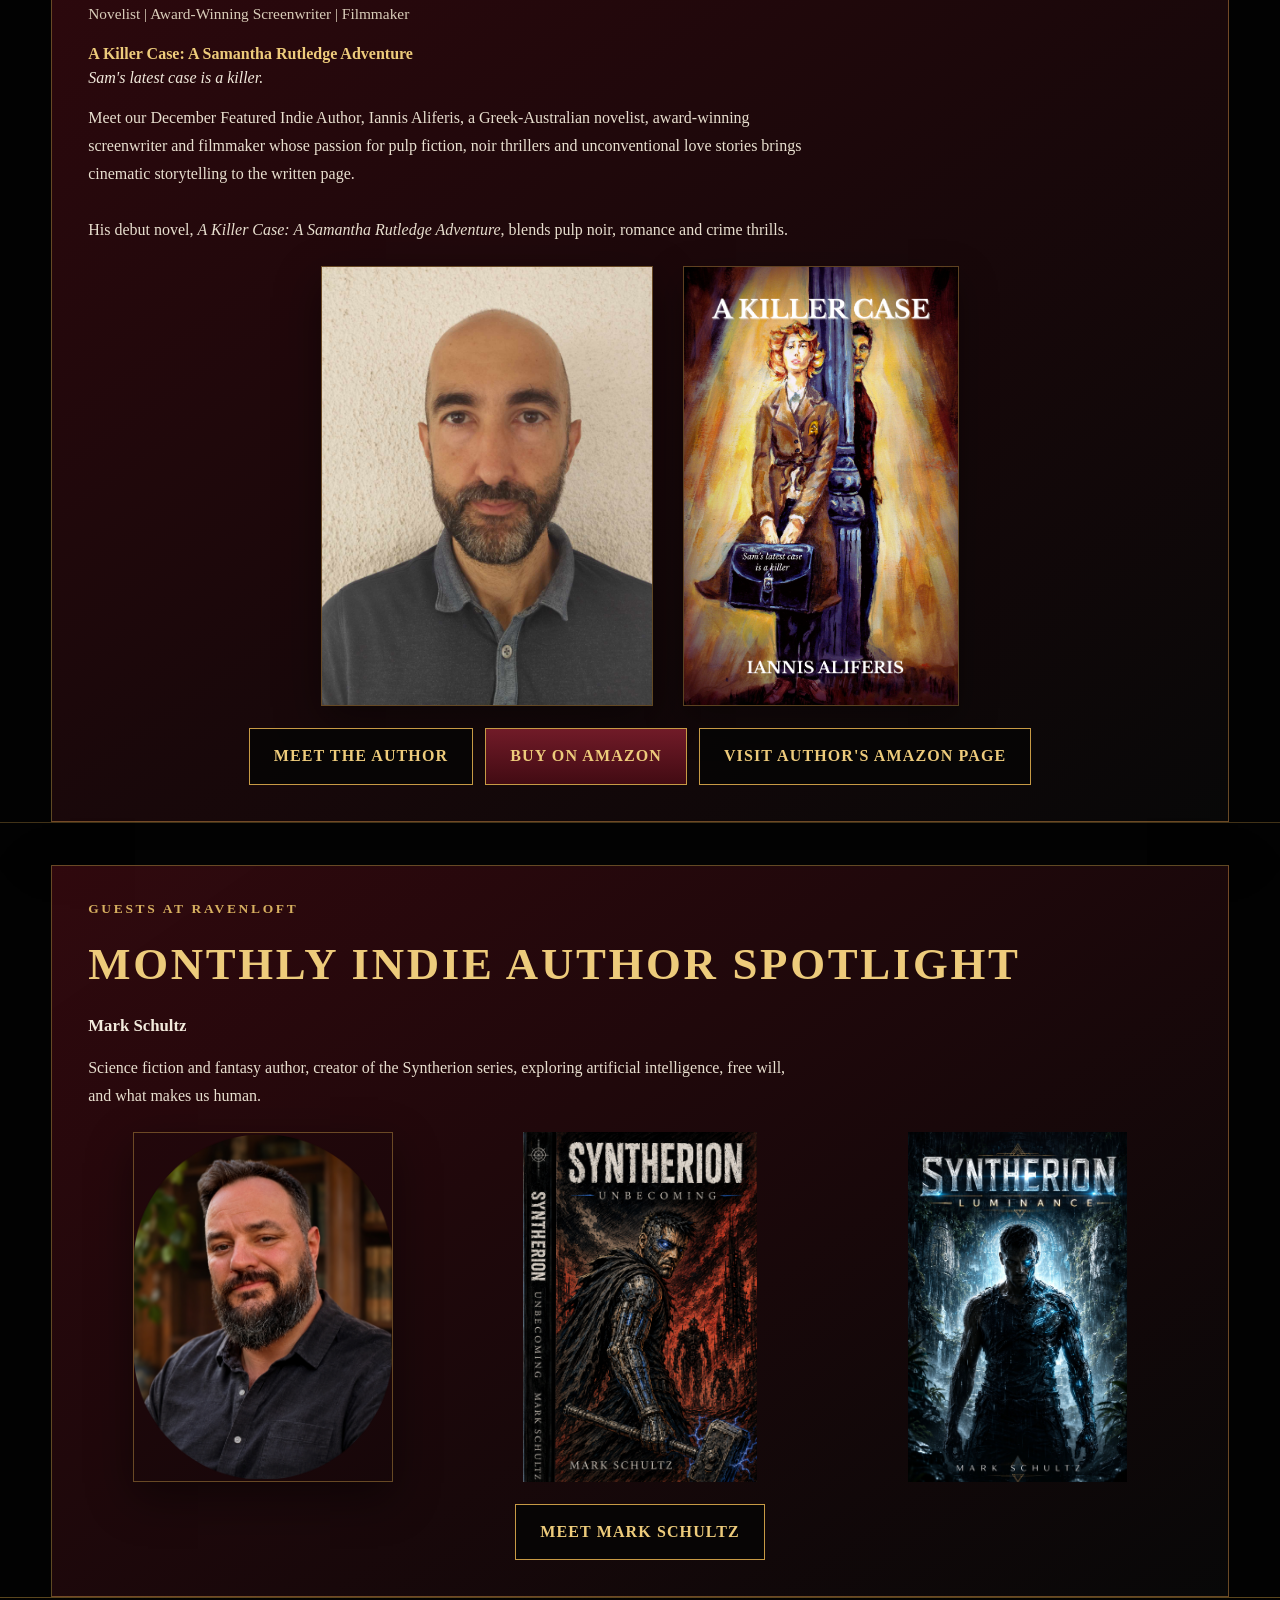
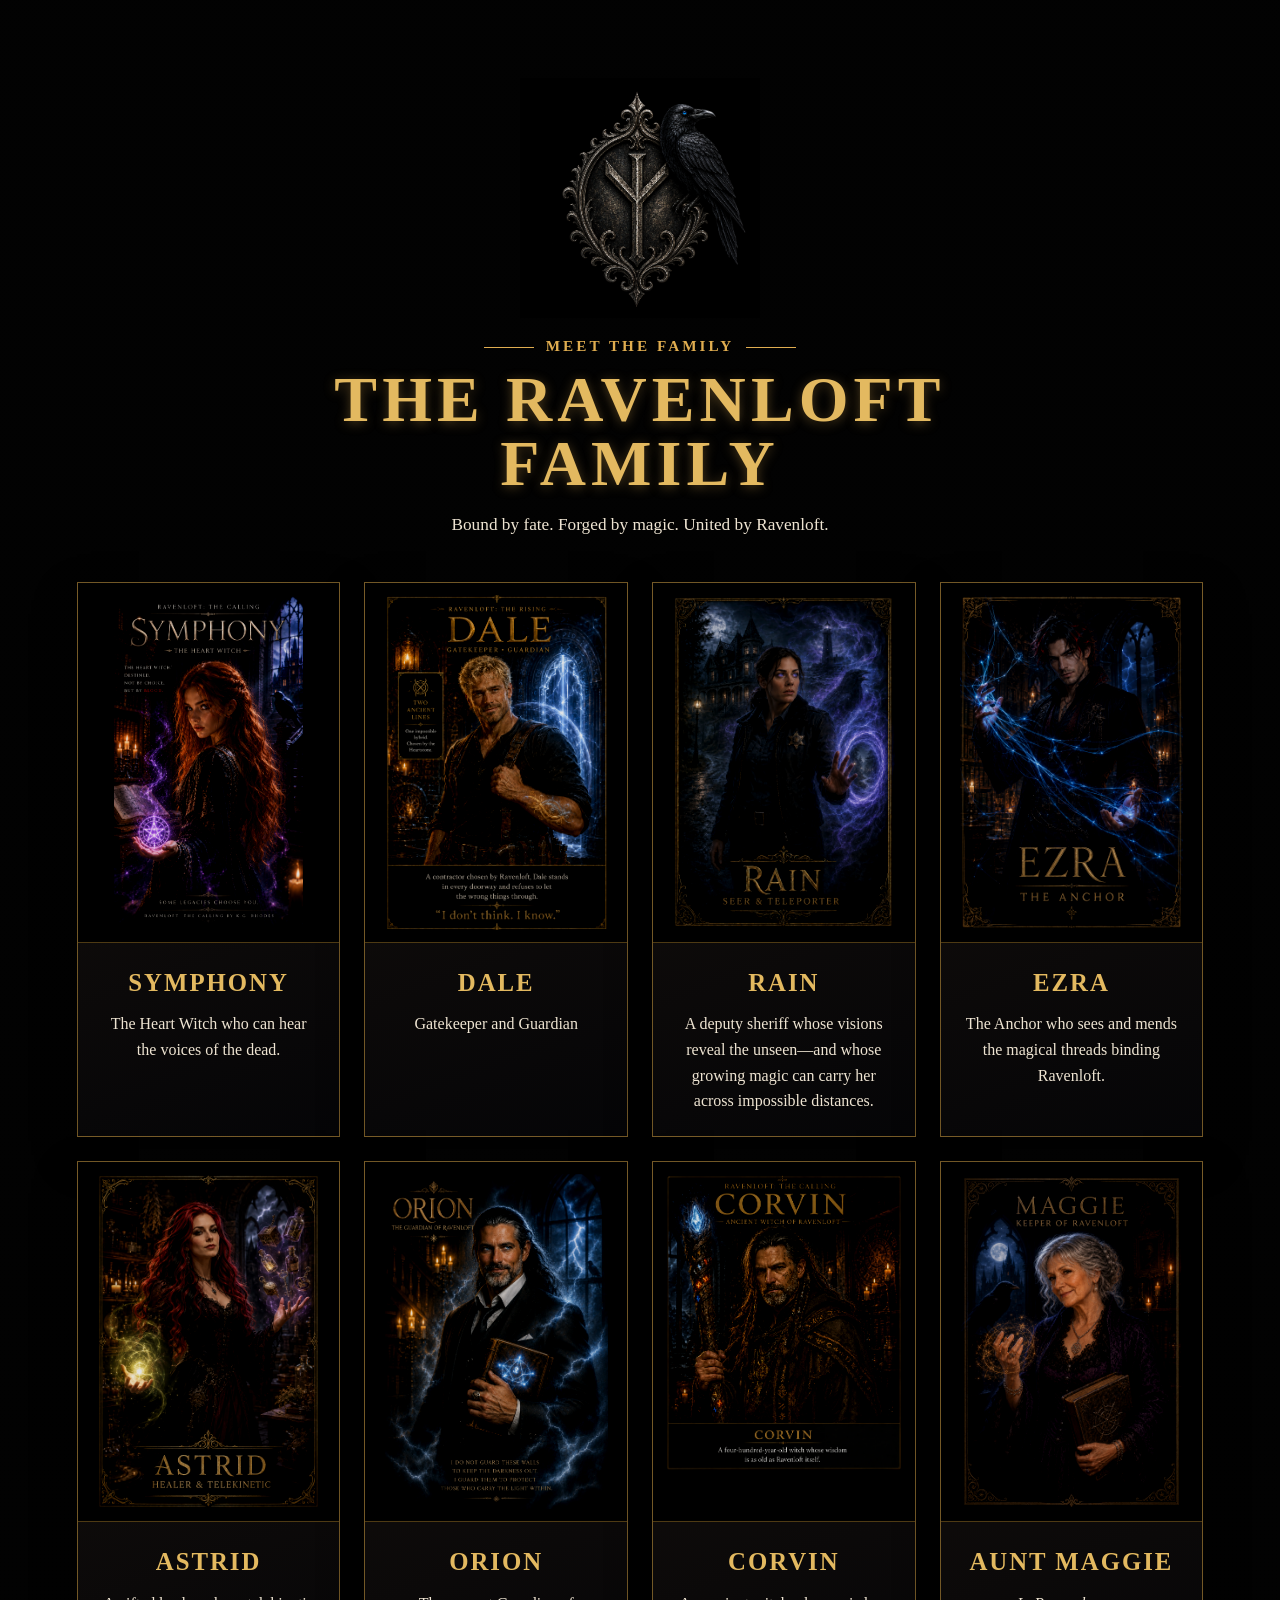
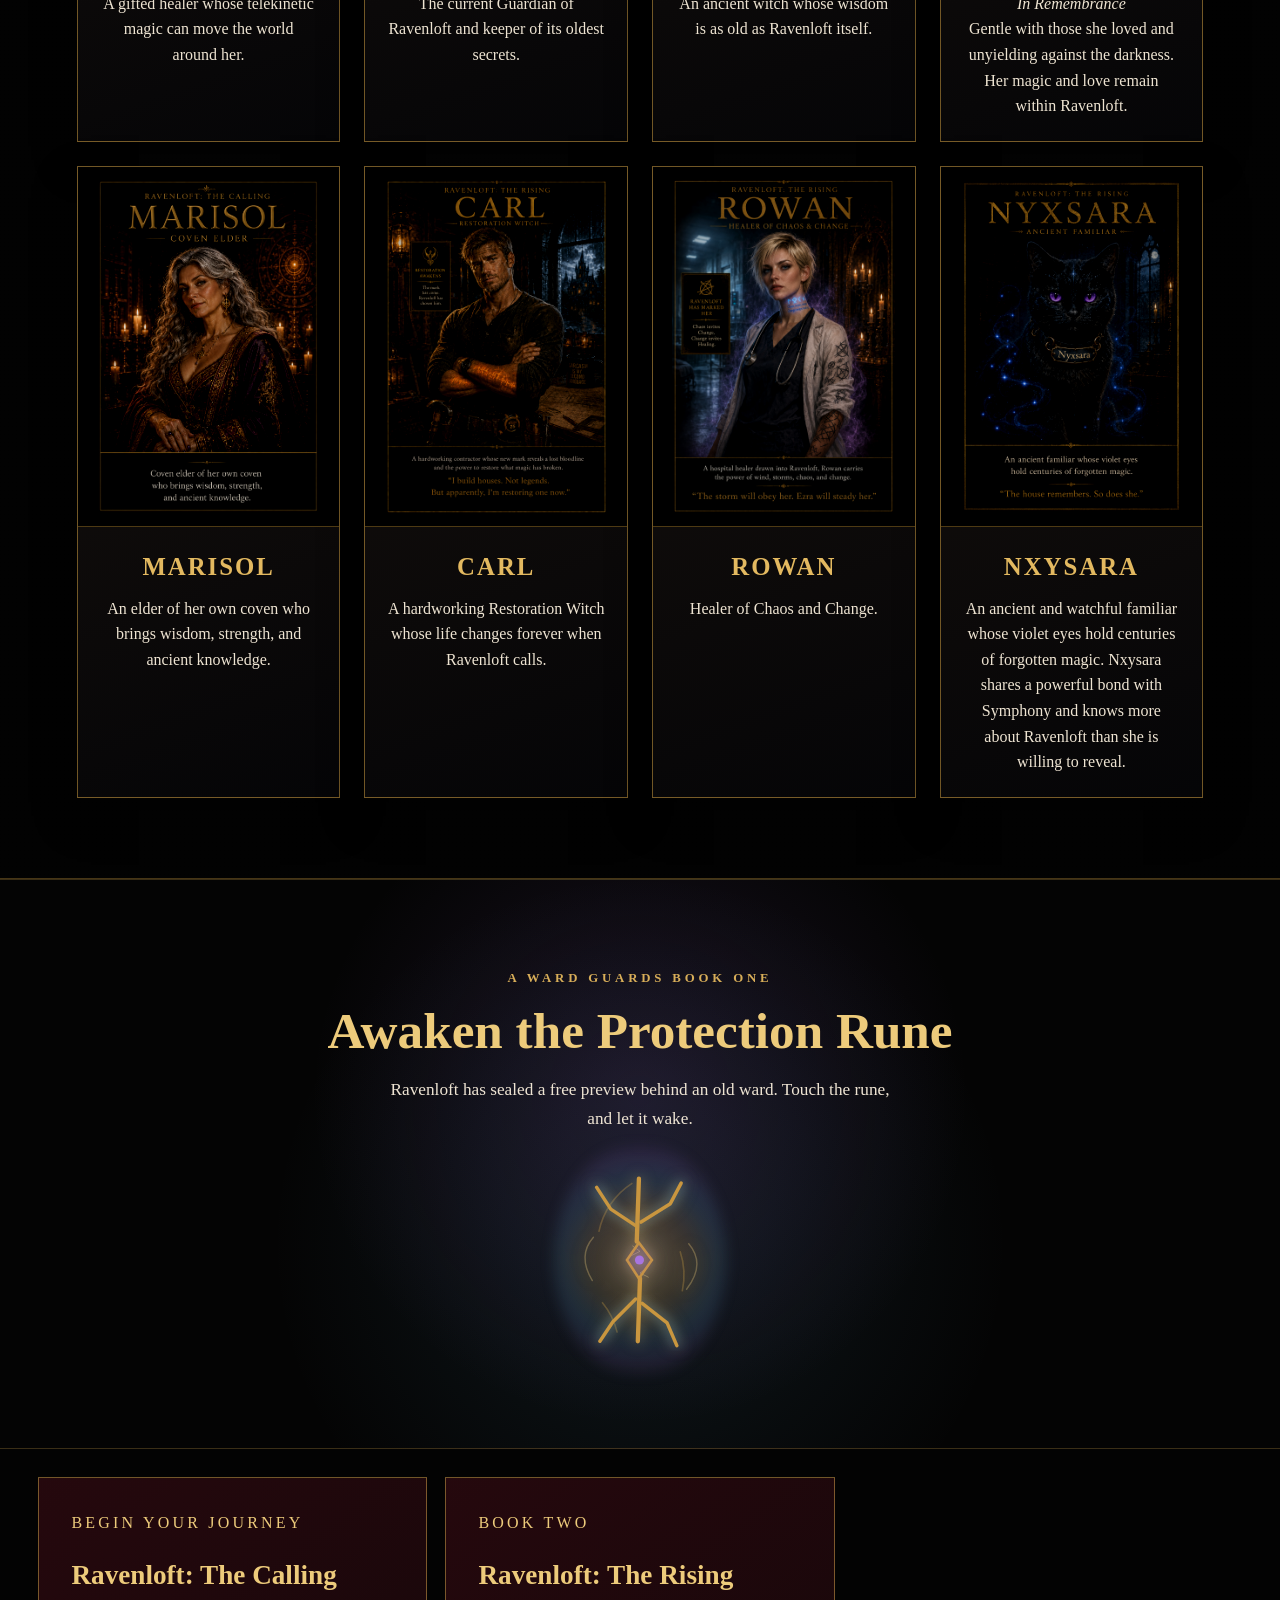
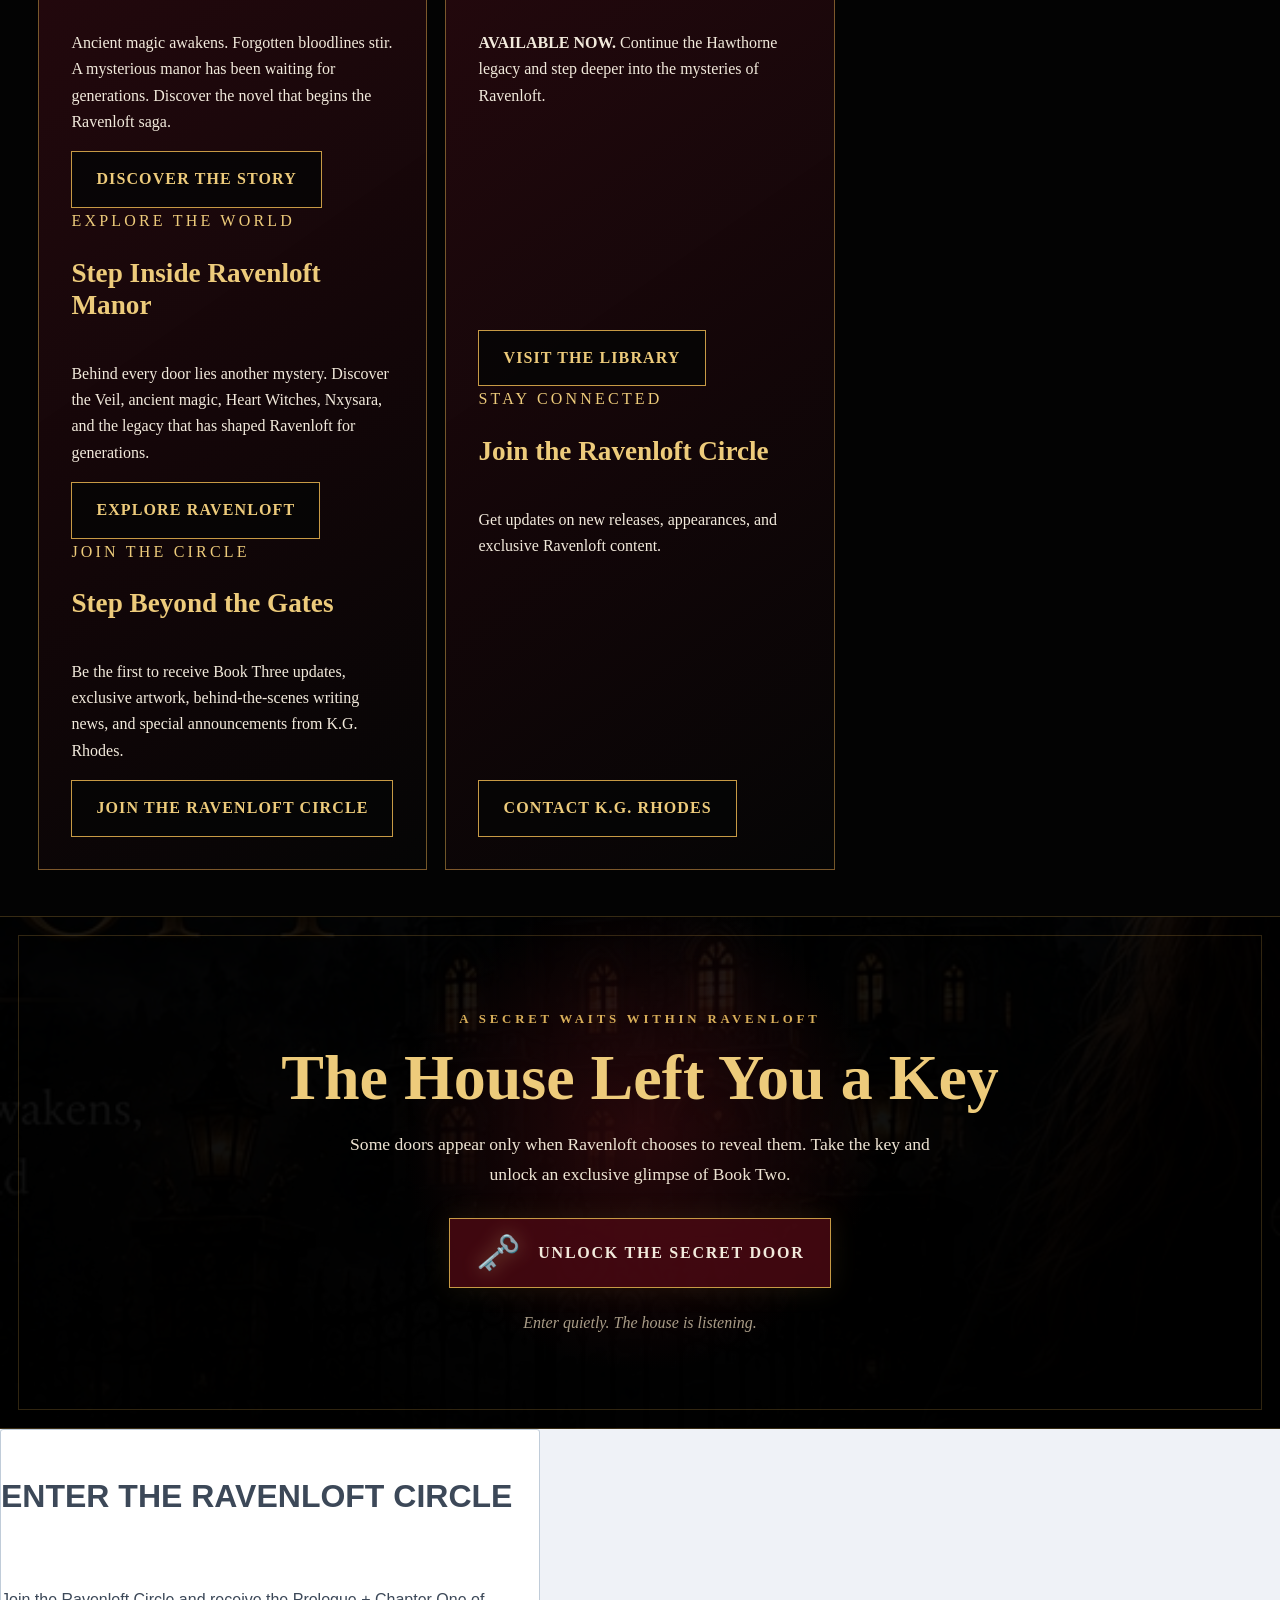
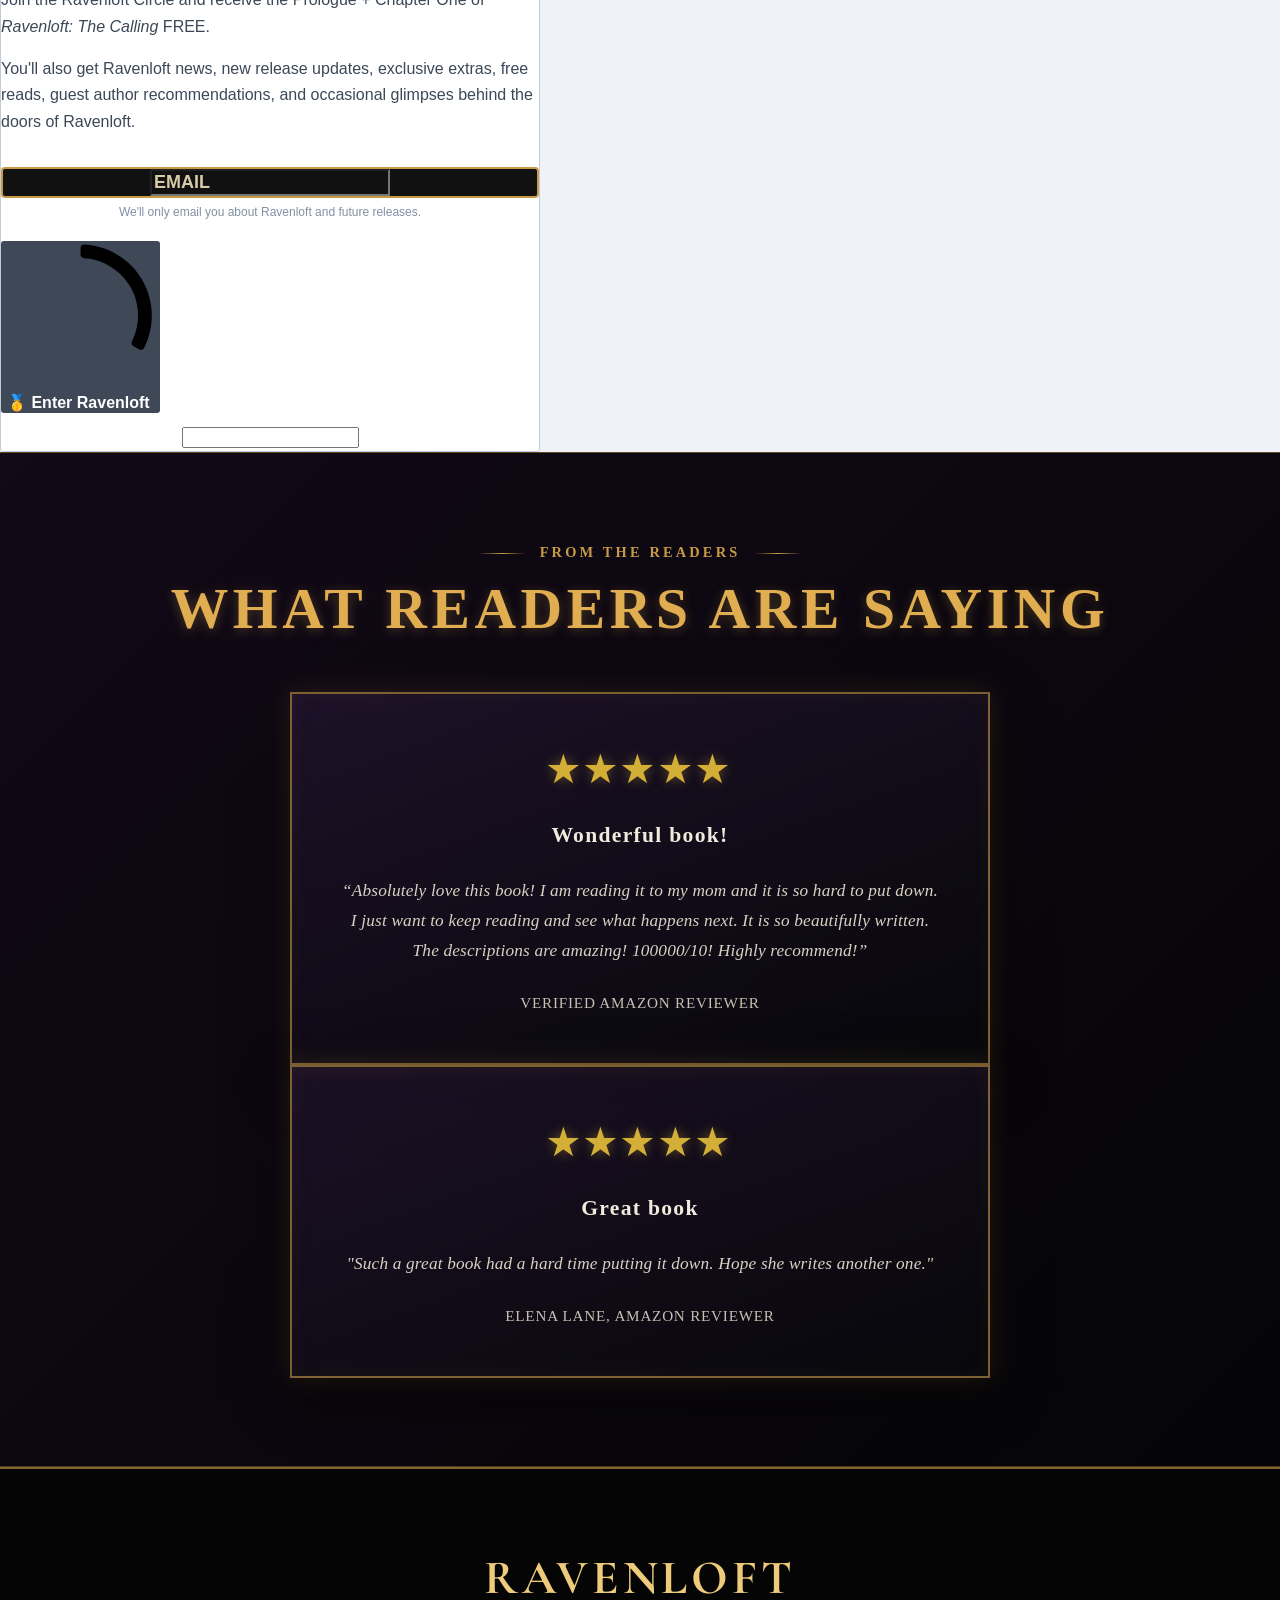
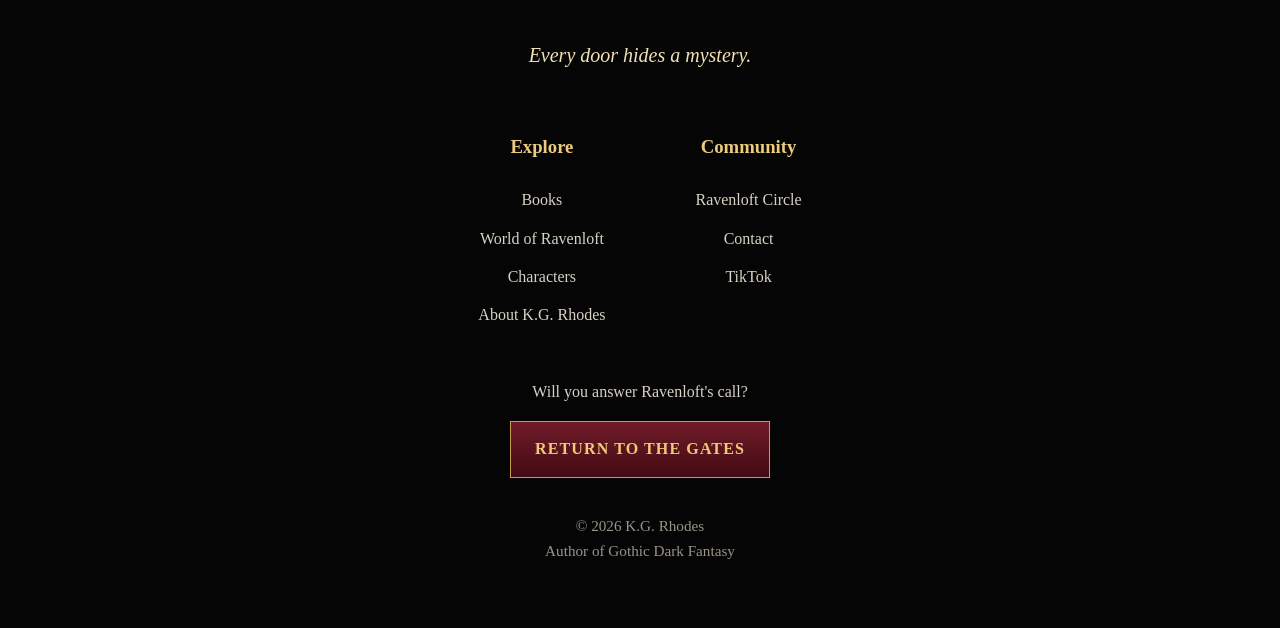
==== commit bc86c8dc: "December Indie Author Spotlight - Iannis Aliferis" ====
--- a/index.html
+++ b/index.html
@@ -286,6 +286,35 @@
       line-height:1.35;
       text-align:center;
       text-transform:uppercase;
+    }
+  </style>
+  <style>
+    .home-repair .guest-preview-iannis .guest-preview-media {
+      display: flex;
+      width: fit-content;
+      max-width: 100%;
+      justify-content: center;
+      align-items: center;
+      gap: 30px;
+      margin-inline: auto;
+    }
+    .home-repair .guest-preview-iannis .guest-preview-media img {
+      flex: 0 1 auto;
+      width: auto;
+      height: 440px;
+      max-width: 100%;
+      object-fit: contain;
+    }
+    @media (max-width: 900px) {
+      .home-repair .guest-preview-iannis .guest-preview-media {
+        flex-direction: column;
+      }
+      .home-repair .guest-preview-iannis .guest-preview-media img {
+        width: auto;
+        height: auto;
+        max-width: min(100%, 300px);
+        max-height: min(440px, 62vh);
+      }
     }
   </style>
 
@@ -501,20 +530,24 @@
     </a>
   </section>
 
-  <section class="guest-preview" aria-labelledby="guest-preview-title">
+  <section class="guest-preview guest-preview-iannis" aria-labelledby="guest-preview-title">
     <div class="container guest-preview-inner">
       <div class="guest-preview-copy">
         <p class="guest-preview-eyebrow">Guests at Ravenloft</p>
-        <h2 id="guest-preview-title">Monthly Indie Author Spotlight</h2>
-        <p class="guest-preview-feature">November 2026 Indie Author Spotlight: Andrea Miller</p>
-        <p class="guest-preview-intro">November Indie Author Spotlight — Meet Andrea Miller, author of Delia Luna: Wolf Bitten, a supernatural fantasy adventure set in a Wild West cosmos where the paranormal is dangerously real.</p>
-        <div class="guest-preview-media" style="justify-items: center;">
-          <img class="guest-preview-author" src="images/Andrea%20Miller%20Avatar%20B%20Red%20Picasa.jpg" alt="Portrait of Andrea Miller">
-          <div class="guest-preview-covers" aria-label="Featured book by Andrea Miller" style="grid-template-columns: minmax(0, 1fr); justify-items: center;">
-            <img src="images/Delia%20Luna%20Cover%20ebook%20PNG.png" alt="Delia Luna: Wolf Bitten cover by Andrea Miller" style="width: 280px; max-width: 100%; height: auto; aspect-ratio: auto; object-fit: contain;">
-          </div>
+        <h2 id="guest-preview-title">December Featured Indie Author</h2>
+        <p class="guest-preview-feature">Iannis Aliferis</p>
+        <p class="guest-preview-subtitle">Novelist | Award-Winning Screenwriter | Filmmaker</p>
+        <p class="guest-preview-book-title">A Killer Case: A Samantha Rutledge Adventure<br><em>Sam's latest case is a killer.</em></p>
+        <p class="guest-preview-intro">Meet our December Featured Indie Author, Iannis Aliferis, a Greek-Australian novelist, award-winning screenwriter and filmmaker whose passion for pulp fiction, noir thrillers and unconventional love stories brings cinematic storytelling to the written page.<br><br>His debut novel, <em>A Killer Case: A Samantha Rutledge Adventure</em>, blends pulp noir, romance and crime thrills.</p>
+        <div class="guest-preview-media">
+          <img class="guest-preview-author" src="images/Iannis%20Alferis%20photo.jpg" alt="Portrait of Iannis Aliferis">
+          <img class="guest-preview-book-cover" src="images/Iannis%20Book%20Cover%20e-book%20png.png" alt="A Killer Case: A Samantha Rutledge Adventure cover by Iannis Aliferis">
         </div>
-        <a class="repair-button alt" href="guests.html#andrea-miller" style="display: block; width: fit-content; margin: 22px auto 0;">Meet November's Featured Author</a>
+        <div class="guest-preview-actions">
+          <a class="repair-button alt" href="guests.html#iannis-aliferis">Meet the Author</a>
+          <a class="repair-button" href="https://www.amazon.com/dp/B0G2ZXRCB3" target="_blank" rel="noopener noreferrer">Buy on Amazon</a>
+          <a class="repair-button alt" href="https://www.amazon.com/author/iannisaliferis" target="_blank" rel="noopener noreferrer">Visit Author's Amazon Page</a>
+        </div>
       </div>
     </div>
   </section>
--- a/assets/styles.css
+++ b/assets/styles.css
@@ -462,11 +462,66 @@
   font-weight: 700;
 }
 
+.guest-preview-iannis .guest-preview-subtitle {
+  margin: -8px 0 16px;
+  color: #d9cdb9;
+  font-size: 0.96rem;
+}
+
+.guest-preview-iannis .guest-preview-book-title {
+  margin: 0 0 14px;
+  color: #edcb7b;
+  font-weight: 700;
+  line-height: 1.5;
+}
+
+.guest-preview-iannis .guest-preview-book-title em {
+  color: #f2eadc;
+  font-weight: 400;
+}
+
 .guest-preview-intro {
   margin: 0 0 22px;
   max-width: 720px;
   color: #e8dfcf;
   line-height: 1.75;
+}
+
+.guest-preview-iannis .guest-preview-media {
+  grid-template-columns: minmax(0, 220px) minmax(0, 280px);
+  justify-content: center;
+  gap: clamp(18px, 5vw, 48px);
+}
+
+.guest-preview-iannis .guest-preview-author {
+  width: 100%;
+  max-width: 220px;
+  height: auto;
+  aspect-ratio: auto;
+  object-fit: contain;
+}
+
+.guest-preview-iannis .guest-preview-book-cover {
+  display: block;
+  width: 100%;
+  max-width: 280px;
+  height: auto;
+  aspect-ratio: auto;
+  object-fit: contain;
+  border: 1px solid rgba(199, 154, 69, 0.4);
+  box-shadow: 0 14px 34px rgba(0, 0, 0, 0.35);
+}
+
+.guest-preview-iannis .guest-preview-actions {
+  display: flex;
+  flex-wrap: wrap;
+  justify-content: center;
+  gap: 12px;
+  margin-top: 22px;
+}
+
+.guest-preview-iannis .guest-preview-actions .repair-button {
+  text-align: center;
 }
 
 .guest-preview-media {
@@ -580,45 +635,74 @@
   align-items: stretch;
 }
 
-.guest-feature-wayne .guest-feature-grid {
+.guest-feature-iannis .guest-feature-grid {
   align-items: center;
   gap: clamp(28px, 5vw, 64px);
 }
 
-.guest-feature-wayne .guest-feature-copy {
+.guest-feature-iannis .guest-feature-copy {
   align-items: center;
   justify-content: center;
   text-align: center;
 }
 
-.guest-feature-wayne .guest-author-spotlight {
+.guest-feature-iannis .guest-author-spotlight {
   flex-direction: column;
   align-items: center;
 }
 
-.guest-feature-wayne .guest-author-spotlight img {
+.guest-feature-iannis .guest-author-spotlight img {
   width: 280px;
   max-width: 100%;
   height: auto;
 }
 
-.guest-feature-wayne .guest-covers {
+.guest-feature-iannis .guest-covers {
   grid-template-columns: minmax(0, 1fr);
   justify-items: center;
 }
 
-.guest-feature-wayne .guest-cover-card {
+.guest-feature-iannis .guest-cover-card {
   width: 100%;
   text-align: center;
 }
 
-.guest-feature-wayne .guest-cover-card img {
+.guest-feature-iannis .guest-cover-card img {
   width: 280px;
   max-width: 100%;
   height: auto;
   aspect-ratio: auto;
   margin: 0 auto 14px;
   object-fit: contain;
+}
+
+.guest-feature-iannis .guest-author-subtitle {
+  margin: 10px 0 0;
+  color: #e9ddca;
+  line-height: 1.6;
+}
+
+.guest-iannis-bio {
+  grid-column: 1 / -1;
+}
+
+.guest-iannis-bio p:not(.guest-bio-intro) {
+  margin: 0 0 14px;
+  color: #e9ddca;
+  font-size: 0.98rem;
+  line-height: 1.75;
+}
+
+.guest-iannis-closing {
+  margin-top: 28px;
+  padding-top: 20px;
+  border-top: 1px solid rgba(199, 154, 69, 0.35);
+  color: #f4e8c8;
+  text-align: center;
+}
+
+.guest-iannis-closing p {
+  margin: 0 0 10px;
 }
 
 .guest-feature-mark .guest-mark-bio h3 {
@@ -1336,6 +1420,12 @@
     grid-template-columns: 1fr;
   }
 
+  .guest-preview-iannis .guest-preview-media {
+    grid-template-columns: minmax(0, 1fr);
+    justify-items: center;
+    gap: 18px;
+  }
+
   .guest-preview-media.wayne-manor-media {
     grid-template-columns: minmax(0, 1fr);
     justify-items: center;
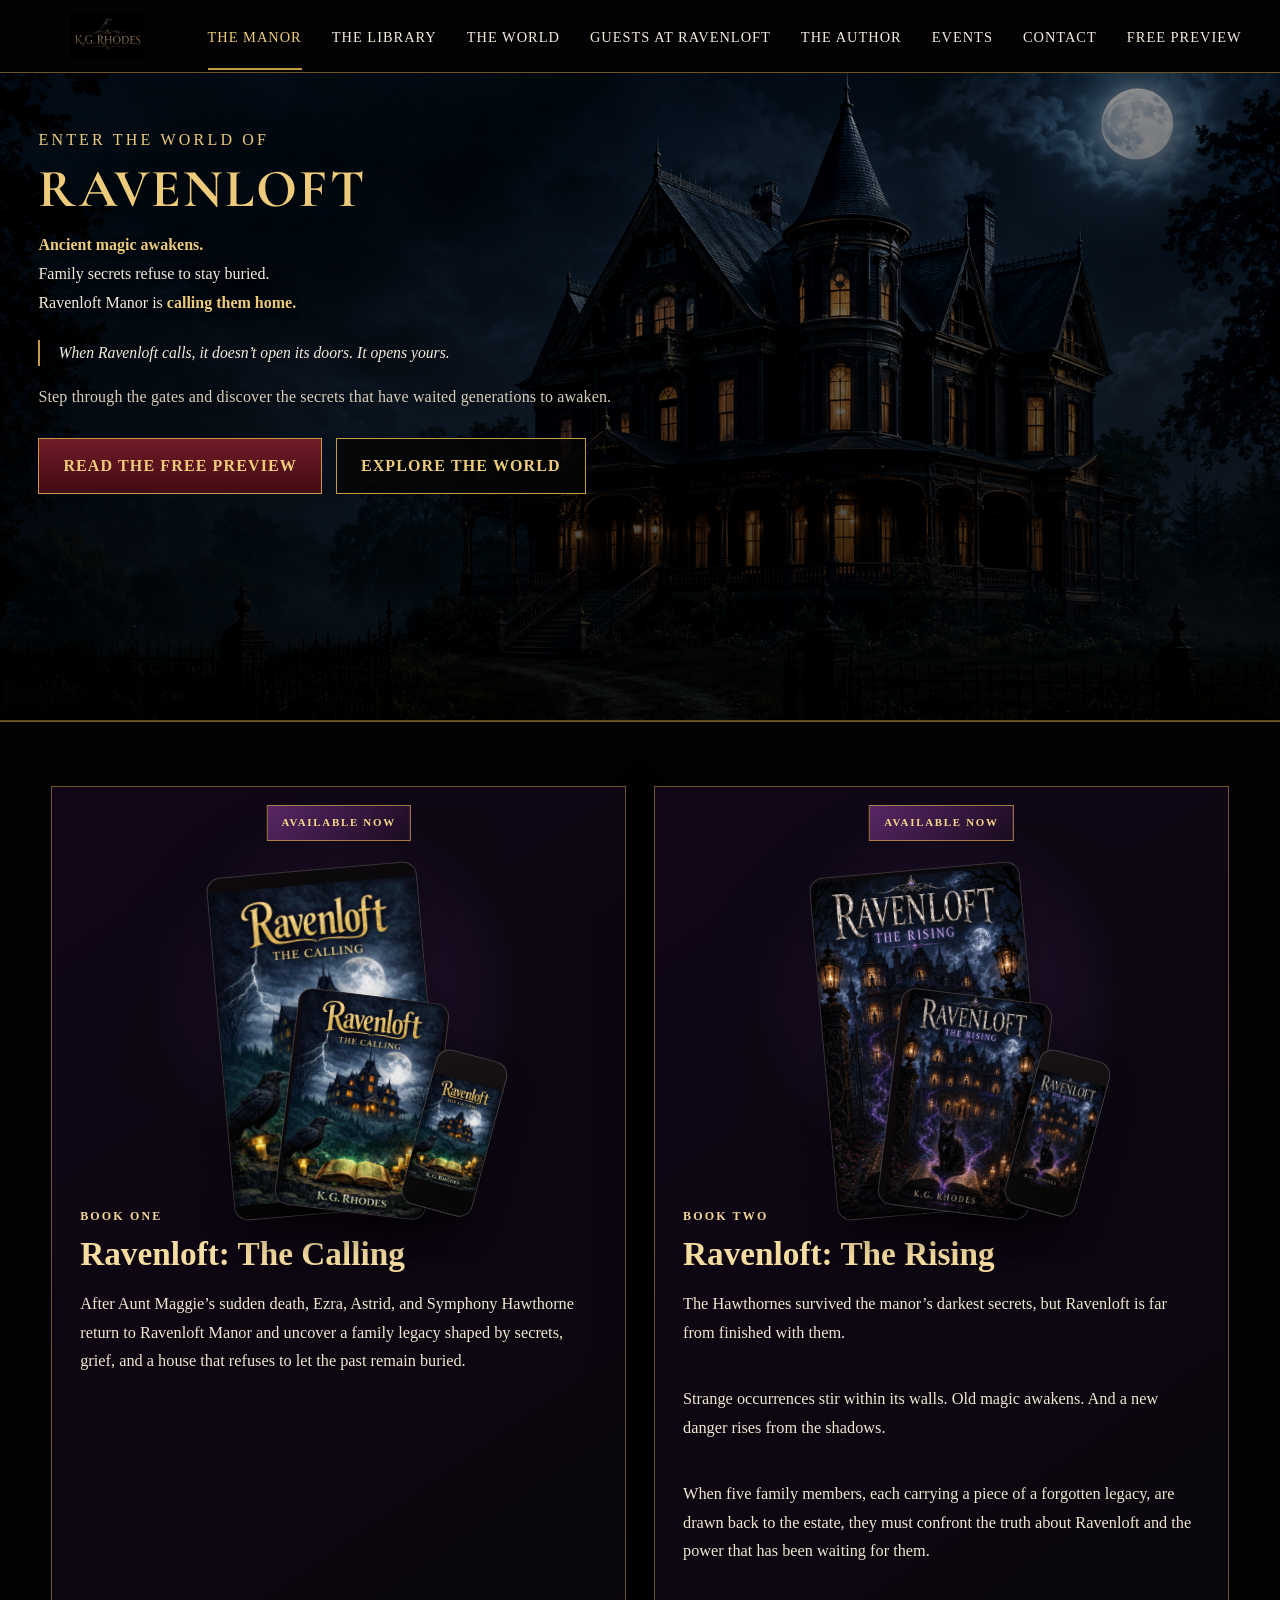
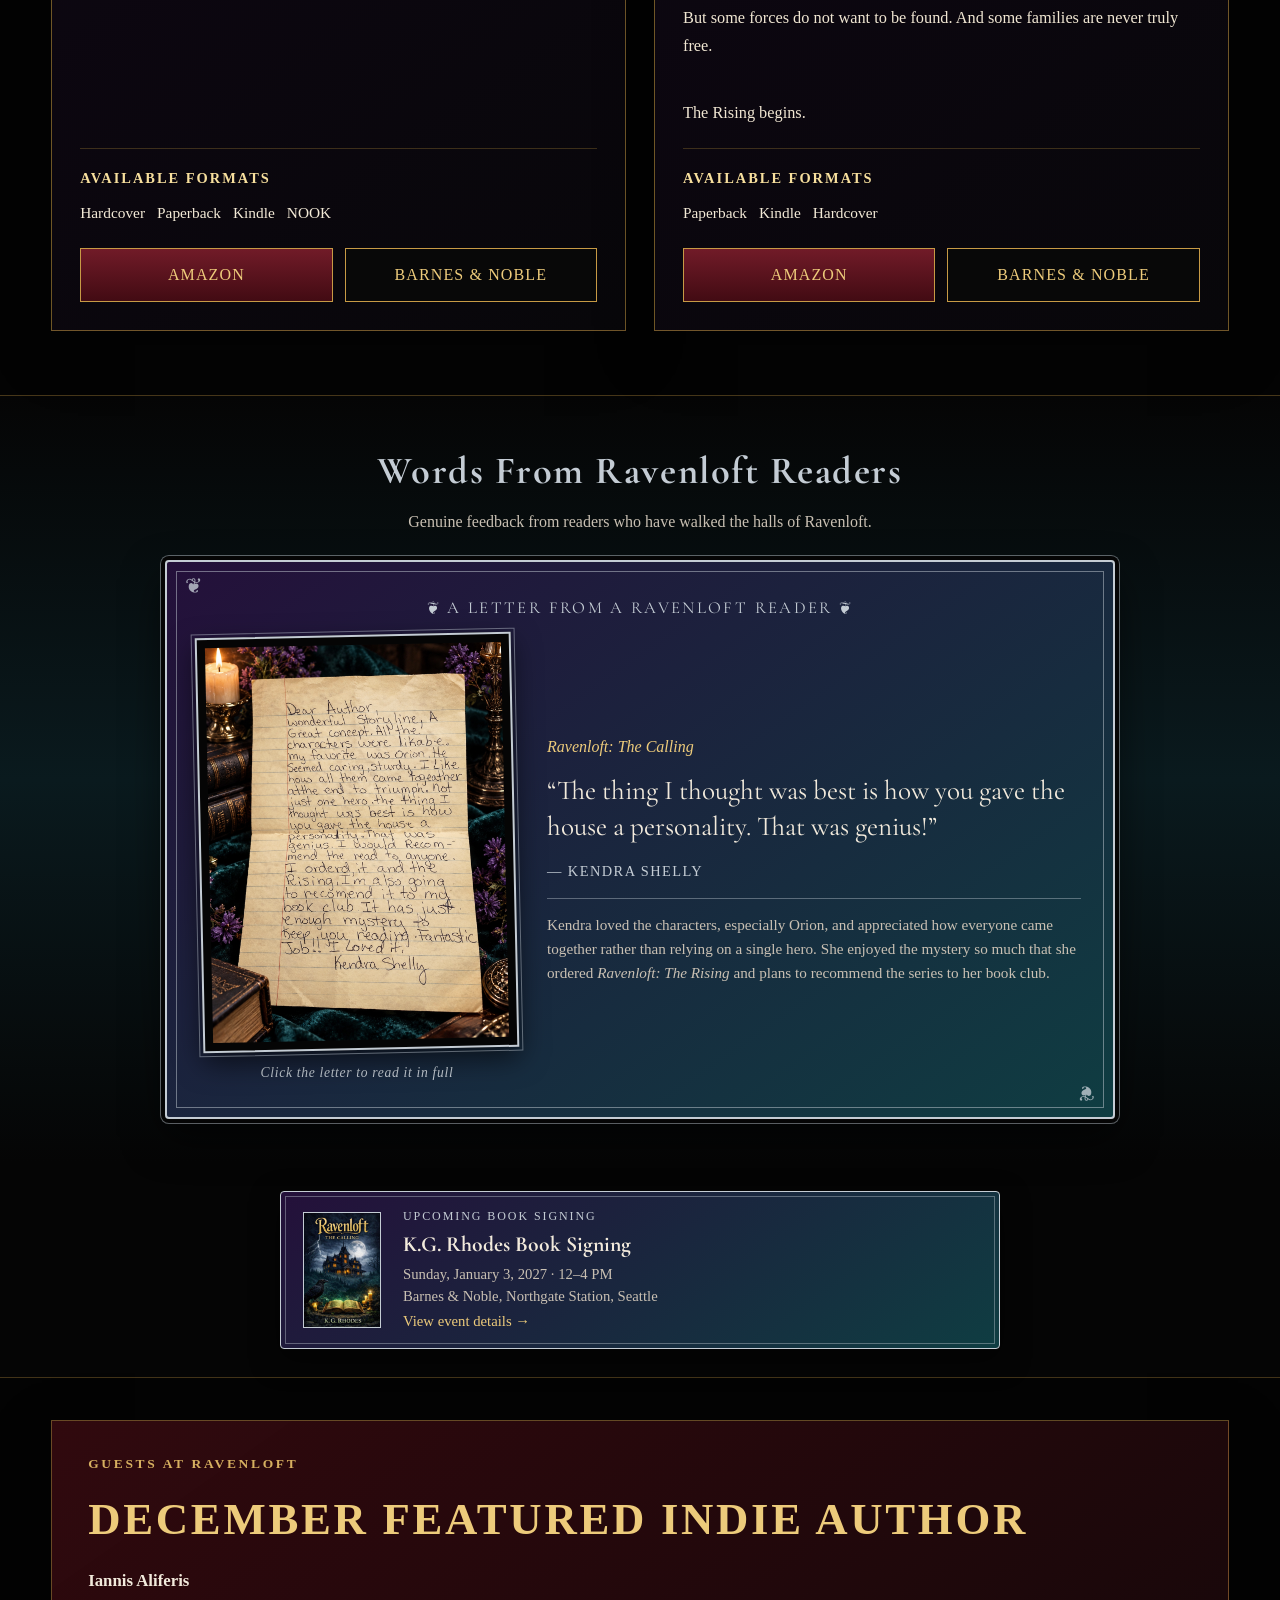
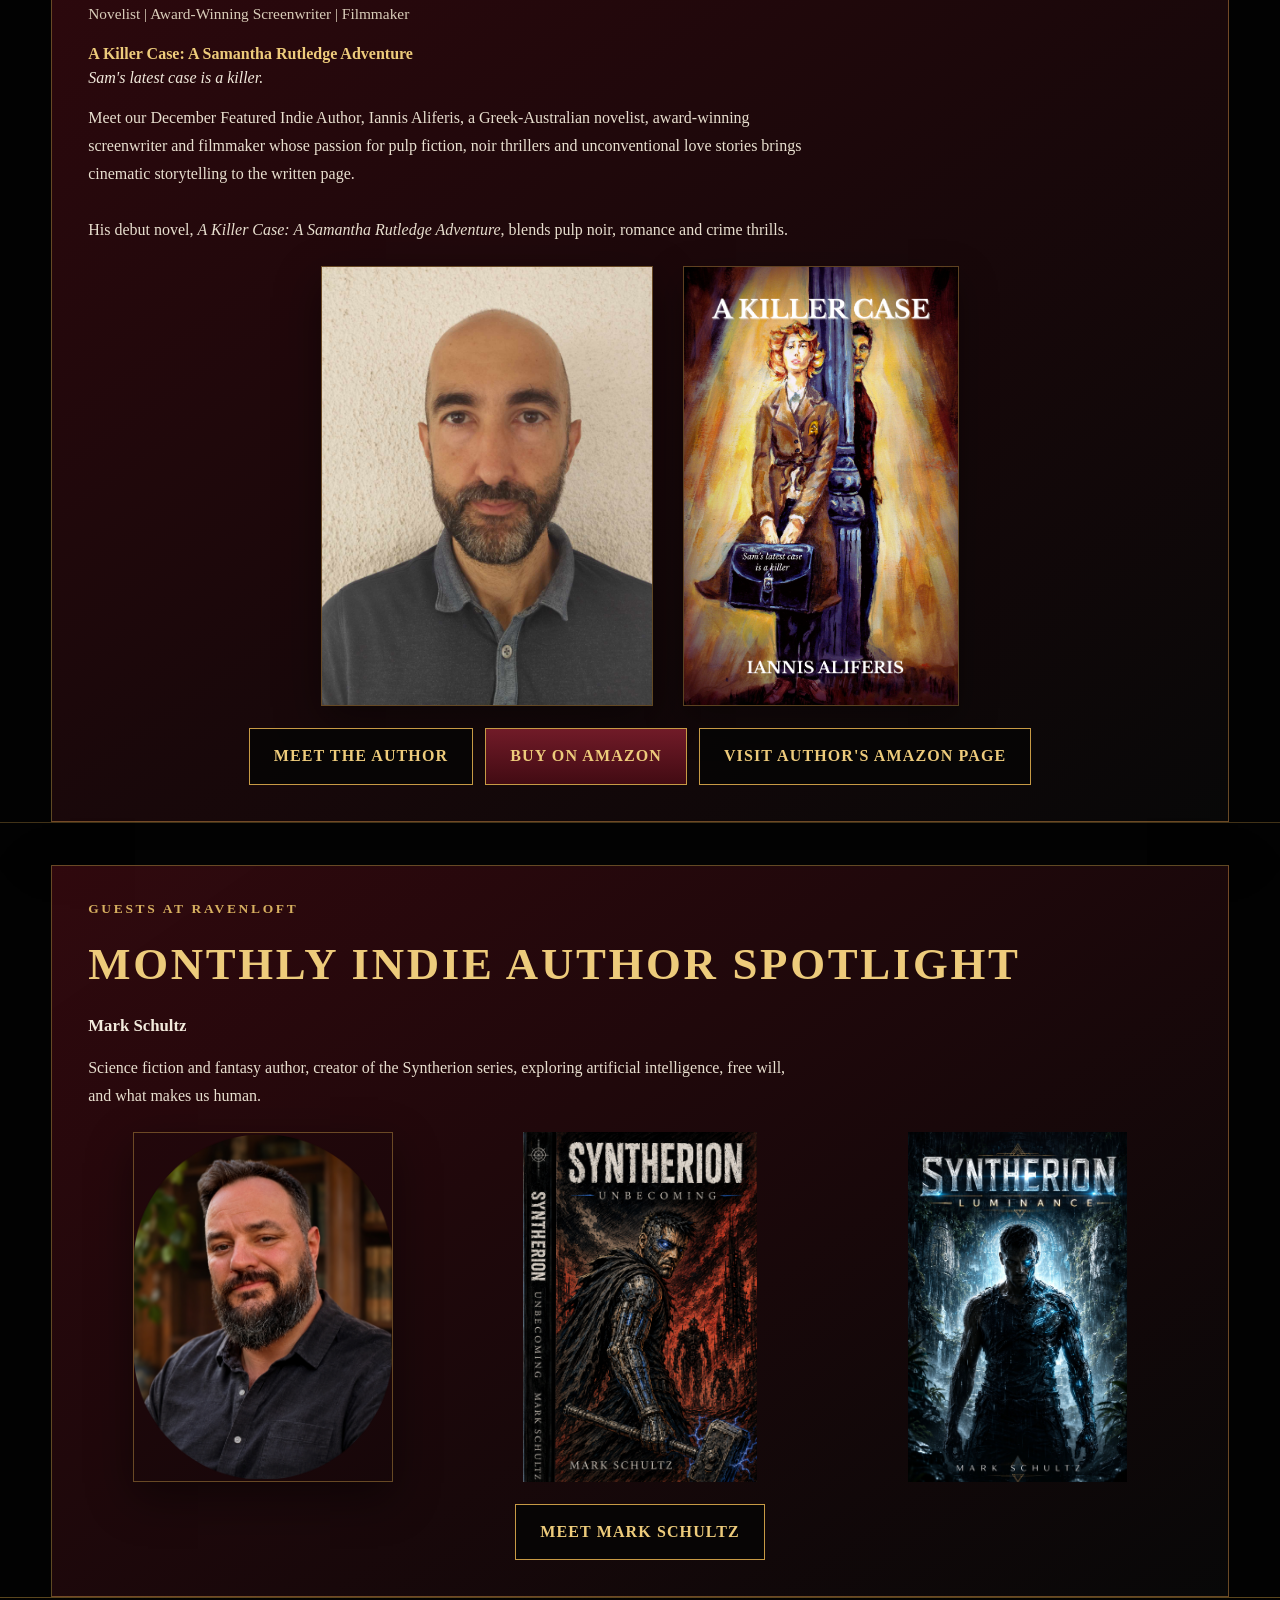
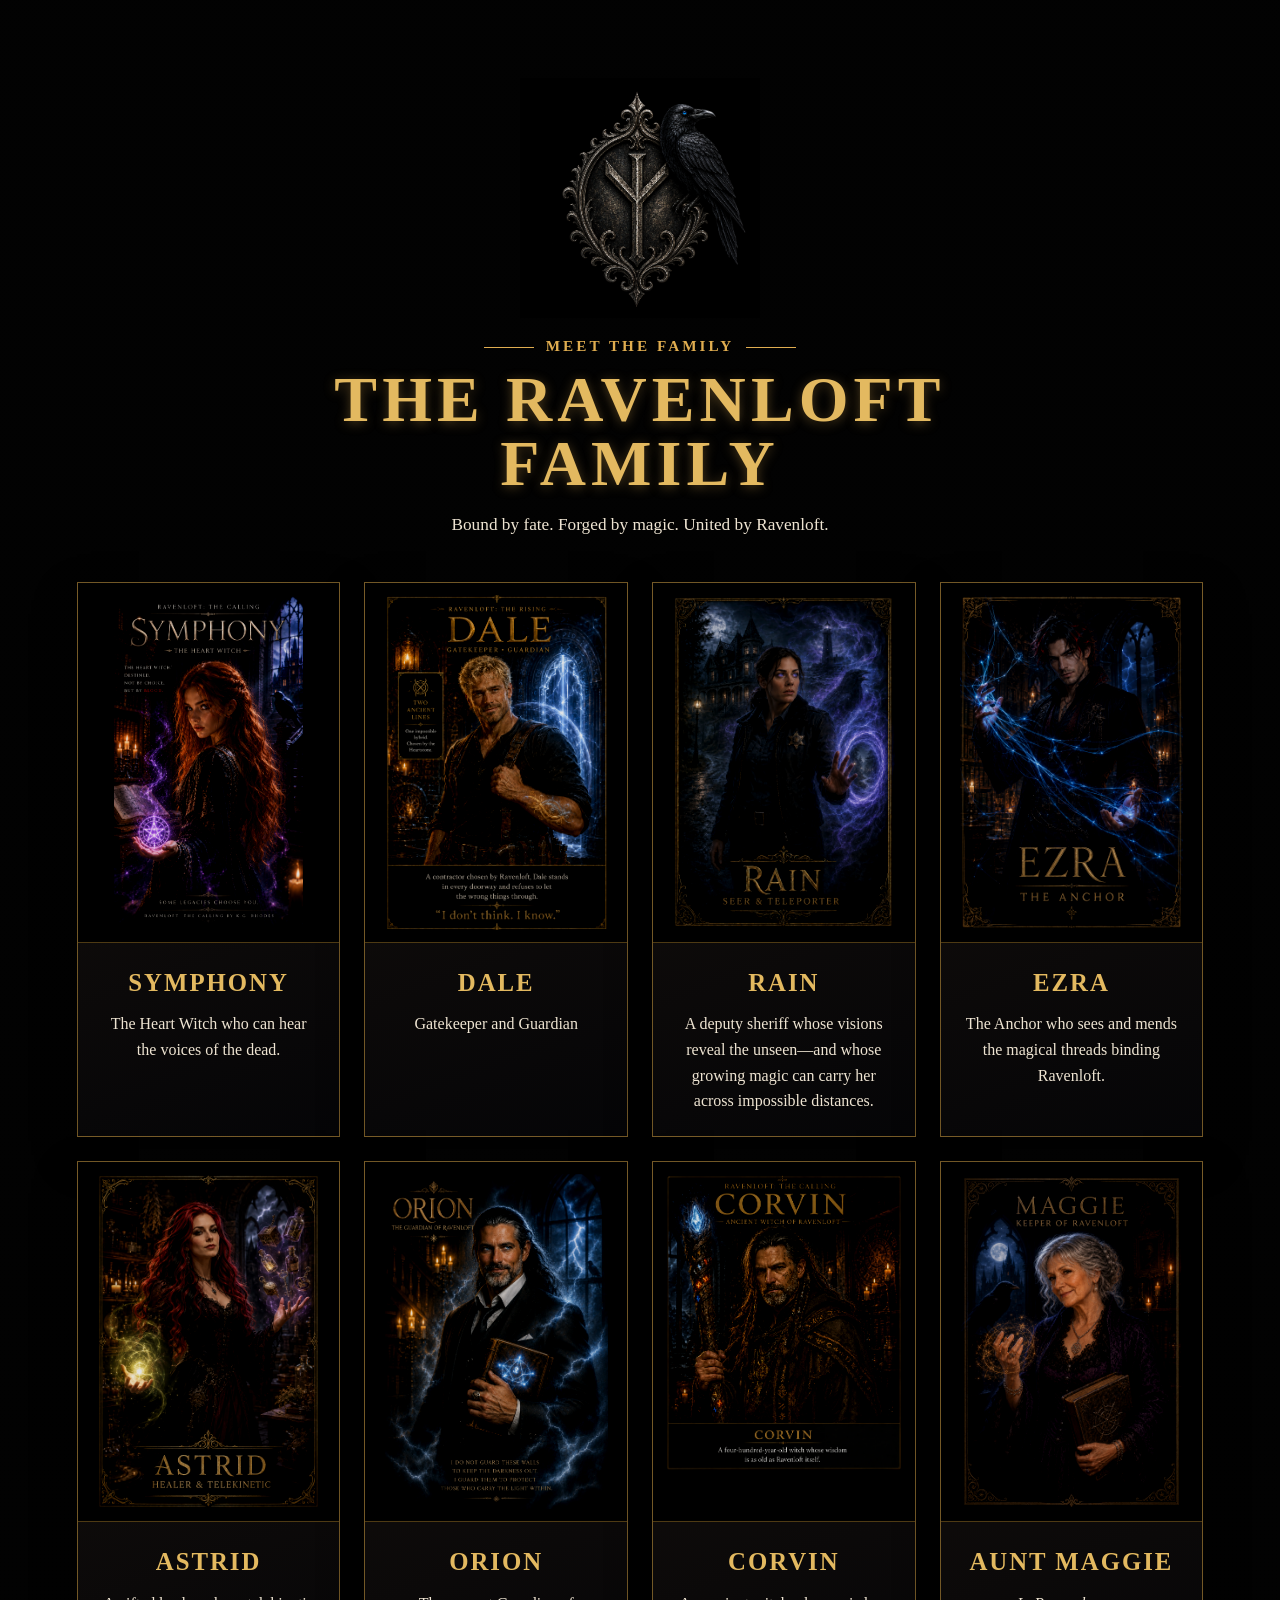
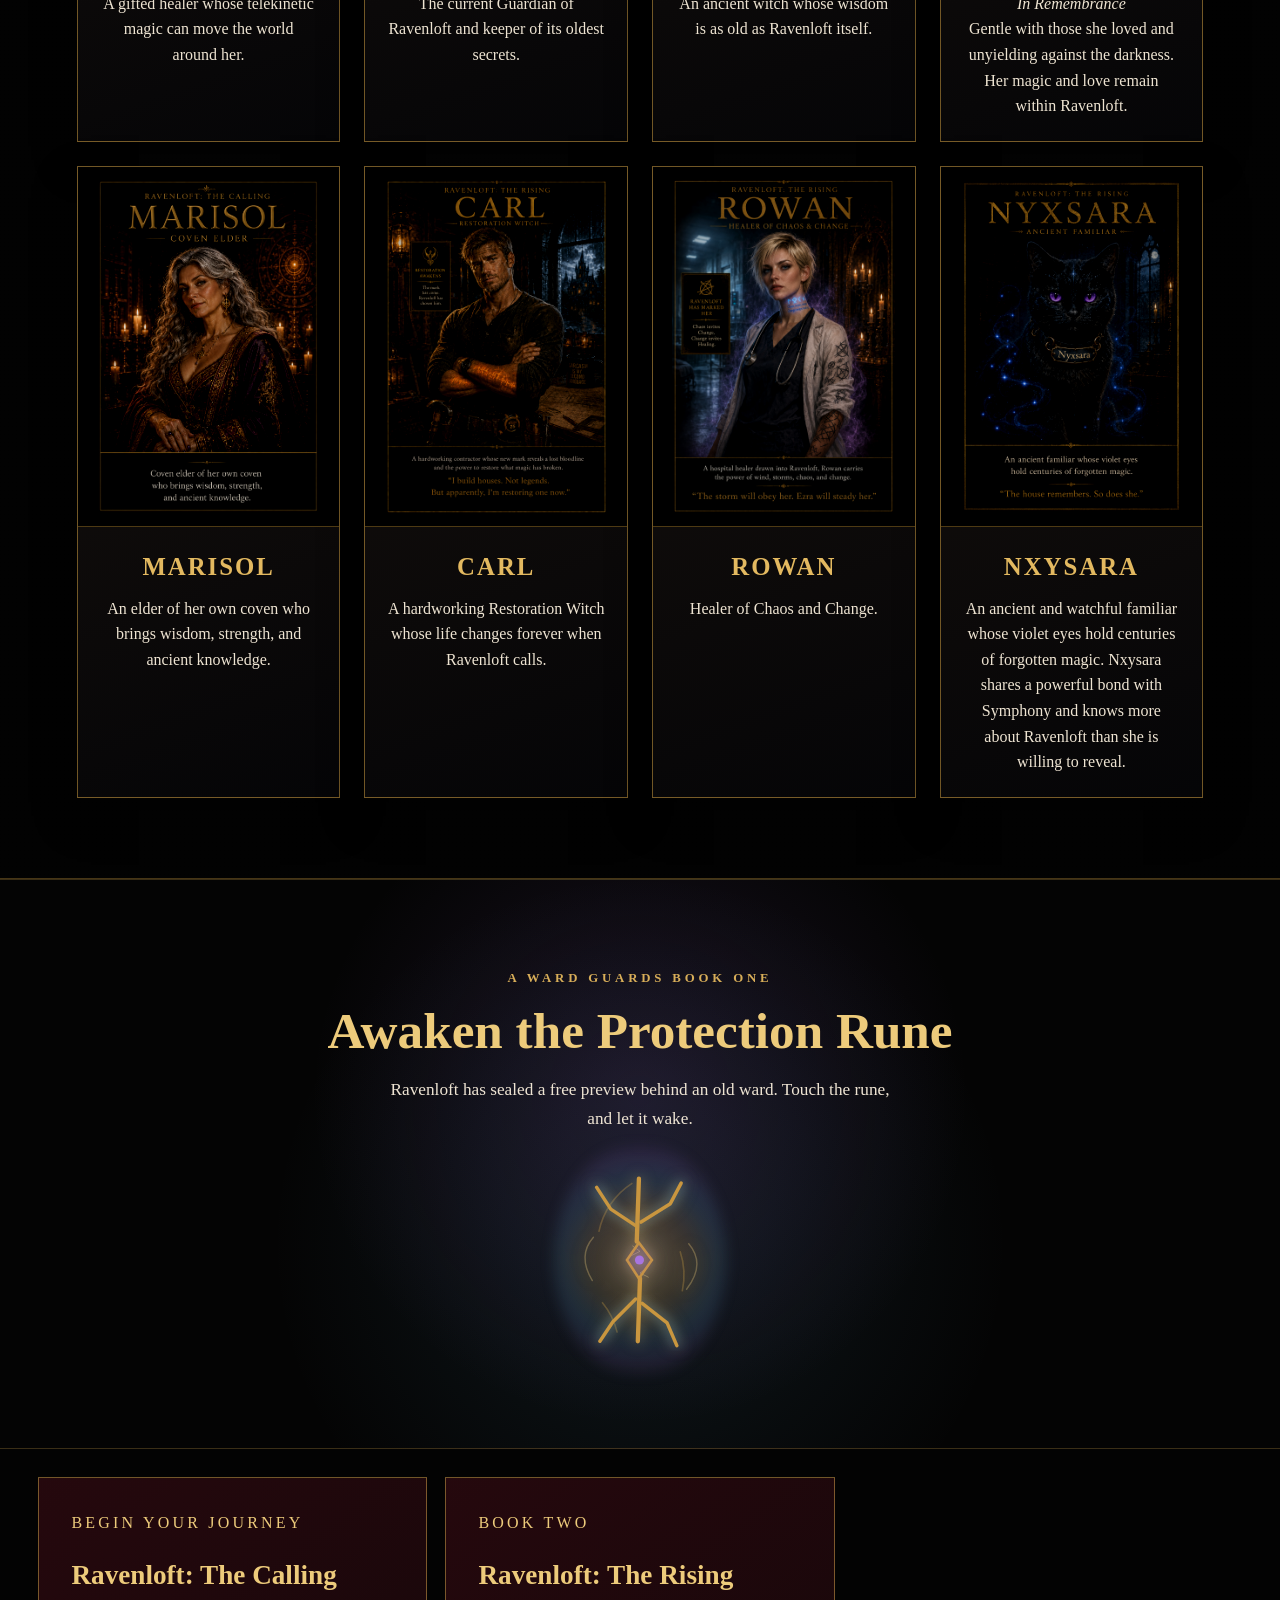
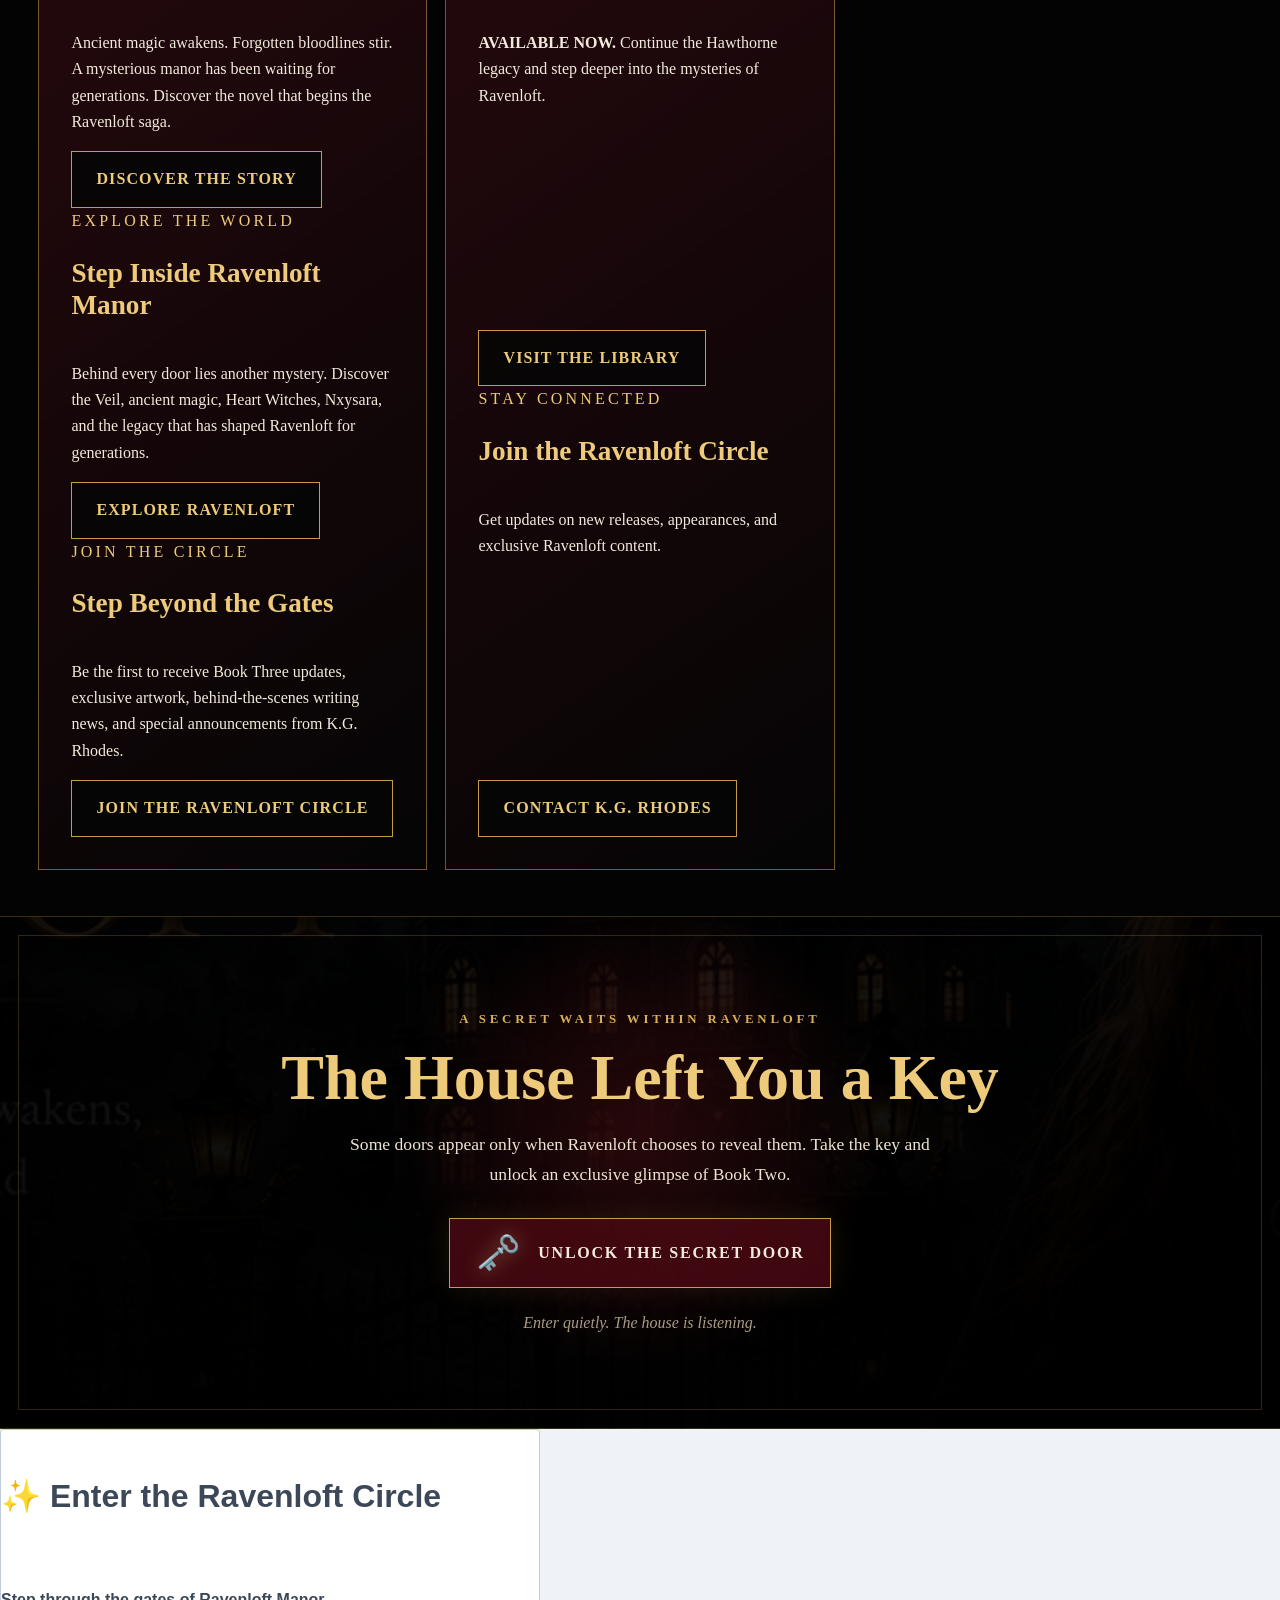
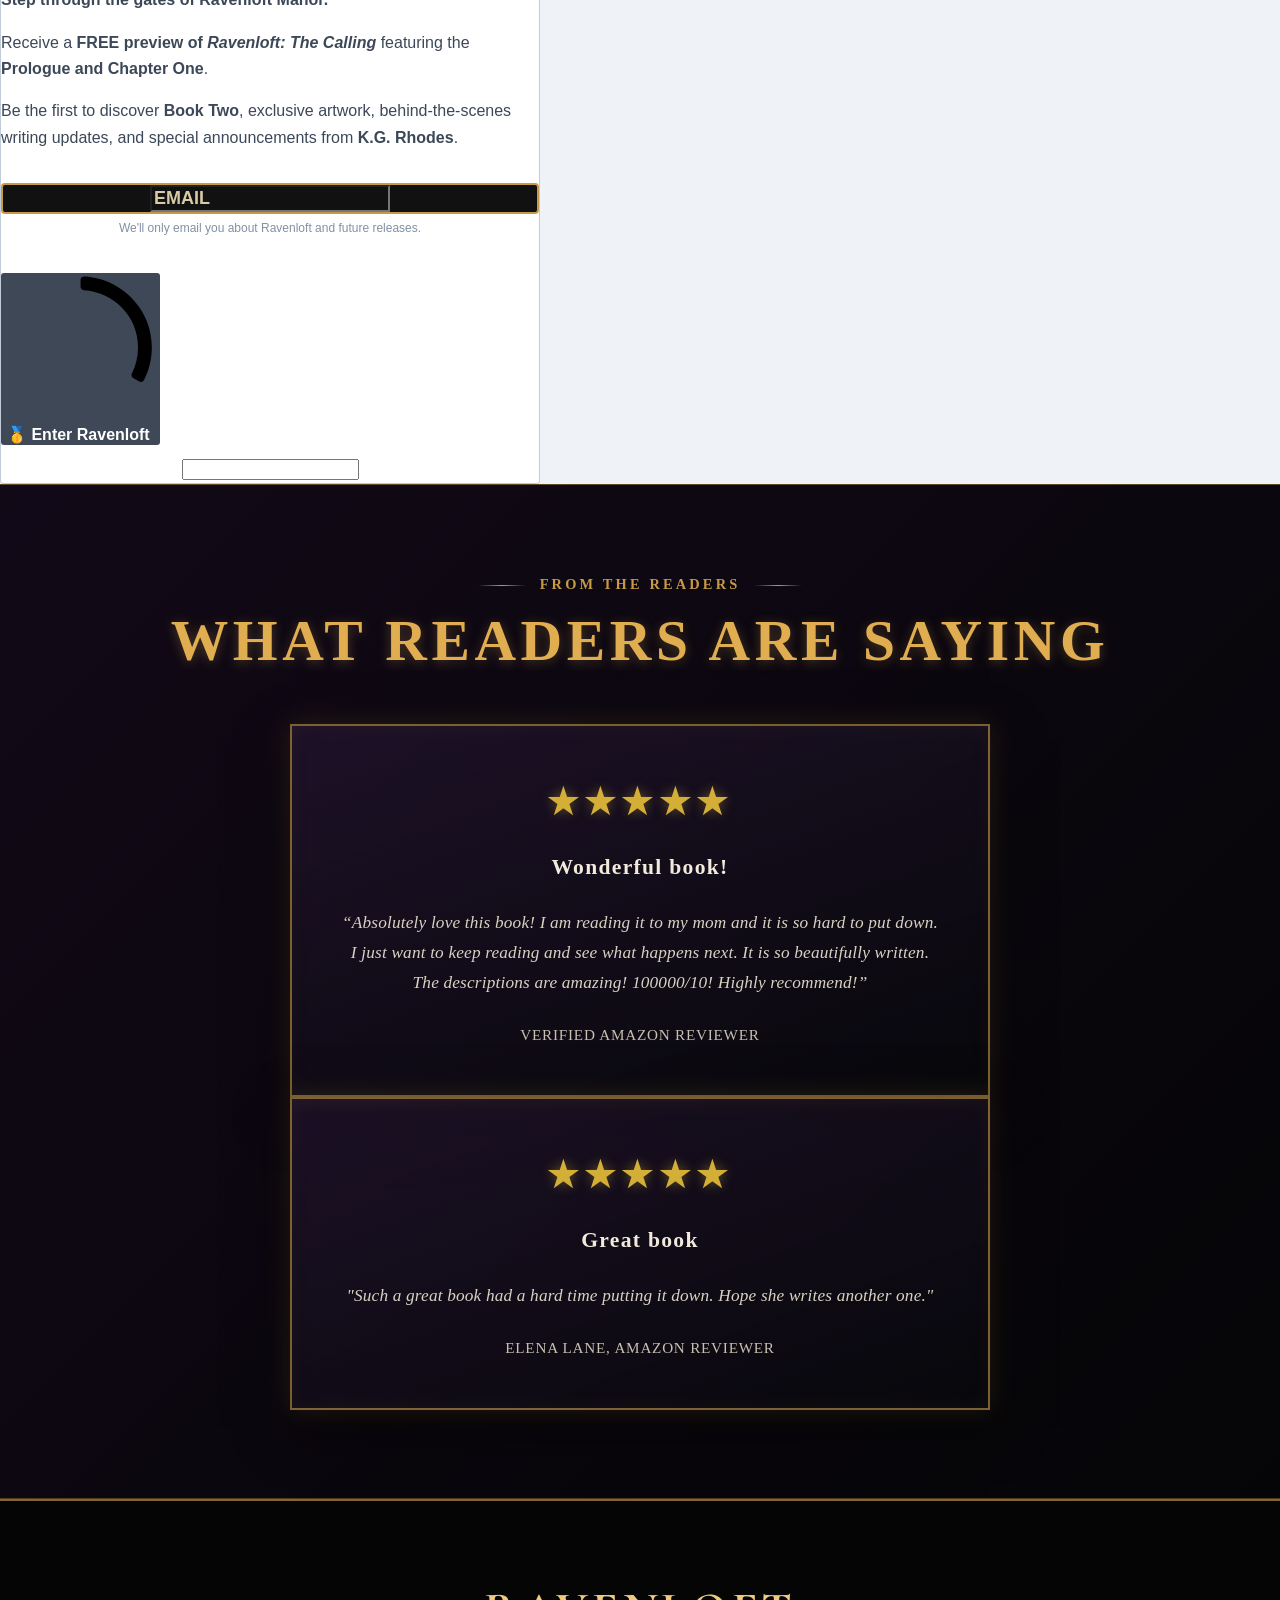
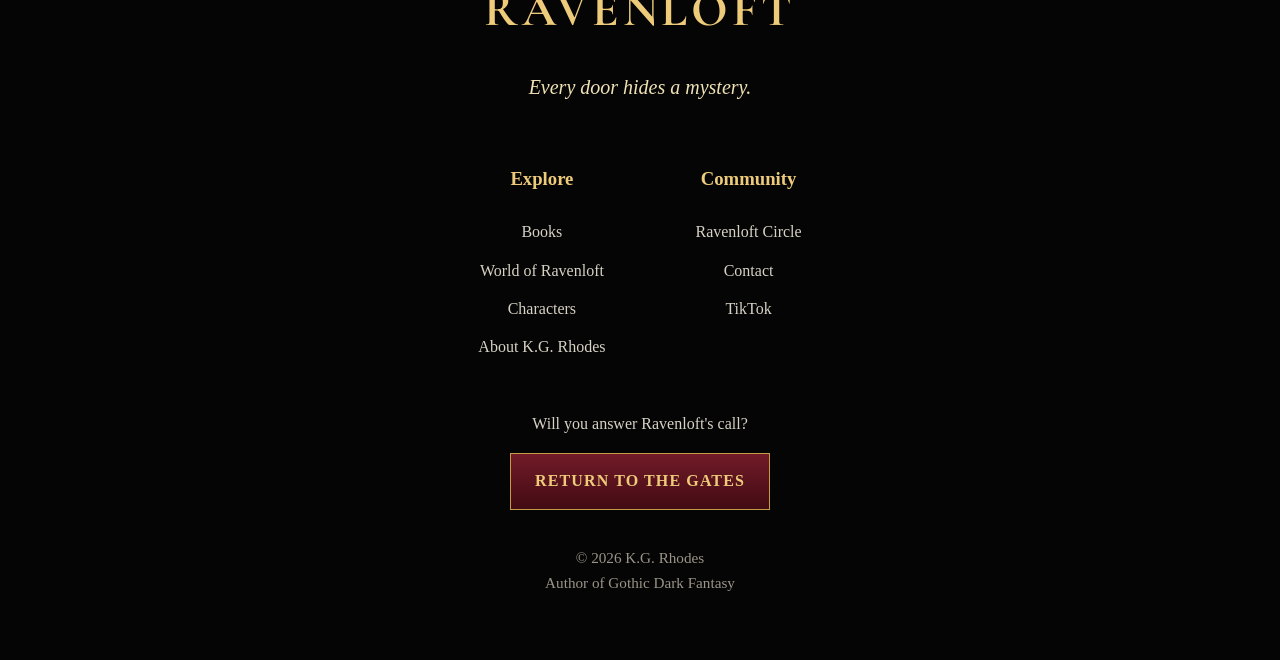
==== commit 44b71165: "Add Turnstile to Ravenloft Circle signup Co-authored-by: Copilot <223556219+Copilot@users.noreply.gi" ====
--- a/index.html
+++ b/index.html
@@ -540,8 +540,8 @@
         <p class="guest-preview-book-title">A Killer Case: A Samantha Rutledge Adventure<br><em>Sam's latest case is a killer.</em></p>
         <p class="guest-preview-intro">Meet our December Featured Indie Author, Iannis Aliferis, a Greek-Australian novelist, award-winning screenwriter and filmmaker whose passion for pulp fiction, noir thrillers and unconventional love stories brings cinematic storytelling to the written page.<br><br>His debut novel, <em>A Killer Case: A Samantha Rutledge Adventure</em>, blends pulp noir, romance and crime thrills.</p>
         <div class="guest-preview-media">
-          <img class="guest-preview-author" src="images/Iannis%20Alferis%20photo.jpg" alt="Portrait of Iannis Aliferis">
-          <img class="guest-preview-book-cover" src="images/Iannis%20Book%20Cover%20e-book%20png.png" alt="A Killer Case: A Samantha Rutledge Adventure cover by Iannis Aliferis">
+          <img class="guest-preview-author" src="images/iannis-aliferis-author.jpg" alt="Portrait of Iannis Aliferis">
+          <img class="guest-preview-book-cover" src="images/iannis-a-killer-case.png" alt="A Killer Case: A Samantha Rutledge Adventure cover by Iannis Aliferis">
         </div>
         <div class="guest-preview-actions">
           <a class="repair-button alt" href="guests.html#iannis-aliferis">Meet the Author</a>
@@ -875,7 +875,7 @@
         <span class="sib-form-message-panel__inner-text">
 
 
-                Welcome to the Ravenloft Circle! Check your inbox for your exclusive preview of Ravenloft: The Calling. If you don&#39;t see it within a few minutes, be sure to check your spam or promotions folder.
+                You&#39;re one step away from entering the Ravenloft Circle! Please check your inbox and click the confirmation link to complete your subscription. Once confirmed, you&#39;ll receive your exclusive FREE preview of Ravenloft: The Calling. If you don&#39;t see the confirmation email, please check your spam or promotions folder.
              
             
           </span>
@@ -890,7 +890,7 @@
 
 
           <div class="sib-form-block" style="font-family:Helvetica, sans-serif; font-size:32px; font-weight:700; text-align:left; color:#3C4858; background-color:transparent; text-align:left">
-            <p>ENTER THE RAVENLOFT CIRCLE</p>
+            <p>✨ Enter the Ravenloft Circle</p>
           </div>
 
 
@@ -904,8 +904,9 @@
 
           <div class="sib-form-block" style="font-family:Helvetica, sans-serif; font-size:16px; text-align:left; color:#3C4858; background-color:transparent; text-align:left">
             <div class="sib-text-form-block">
-              <p>Join the Ravenloft Circle and receive the Prologue + Chapter One of <em>Ravenloft: The Calling</em> FREE.</p>
-              <p>You'll also get Ravenloft news, new release updates, exclusive extras, free reads, guest author recommendations, and occasional glimpses behind the doors of Ravenloft.</p>
+              <p><strong>Step through the gates of Ravenloft Manor.</strong></p>
+              <p>Receive a <strong>FREE preview of </strong><em><strong>Ravenloft: The Calling</strong></em> featuring the <strong>Prologue and Chapter One</strong>.</p>
+              <p>Be the first to discover <strong>Book Two</strong>, exclusive artwork, behind-the-scenes writing updates, and special announcements from <strong>K.G. Rhodes</strong>.</p>
             </div>
           </div>
 
@@ -950,6 +951,30 @@
 
         </div>
 
+
+
+        <div style="padding: 8px 0;">
+
+
+          <div class="sib-captcha sib-form-block">
+            <div class="form__entry entry_block">
+              <div class="form__label-row ">
+                <script>
+                  function handleCaptchaResponse() {
+                    var event = new Event('captchaChange');
+                    document.getElementById('sib-captcha').dispatchEvent(event);
+                    window.grecaptcha = window.turnstile;
+                  }
+                </script>
+                <div class="cf-turnstile g-recaptcha" data-sitekey="0x4AAAAAAGVH5BYlUdhWgDX8" id="sib-captcha" data-callback="handleCaptchaResponse" data-language="en"></div>
+              </div>
+              <label class="entry__error entry__error--primary" style="font-family:Helvetica, sans-serif; font-size:16px; text-align:left; color:#661d1d; background-color:#ffeded; border-color:#ff4949; border-radius:3px;">
+              </label>
+            </div>
+          </div>
+
+
+        </div>
 
 
         <div style="padding: 8px 0;">
@@ -1030,6 +1055,7 @@
 
 
 <script defer src="https://sibforms.com/forms/end-form/build/main.js"></script>
+<script src="https://challenges.cloudflare.com/turnstile/v0/api.js" async defer></script>
 
 
 
